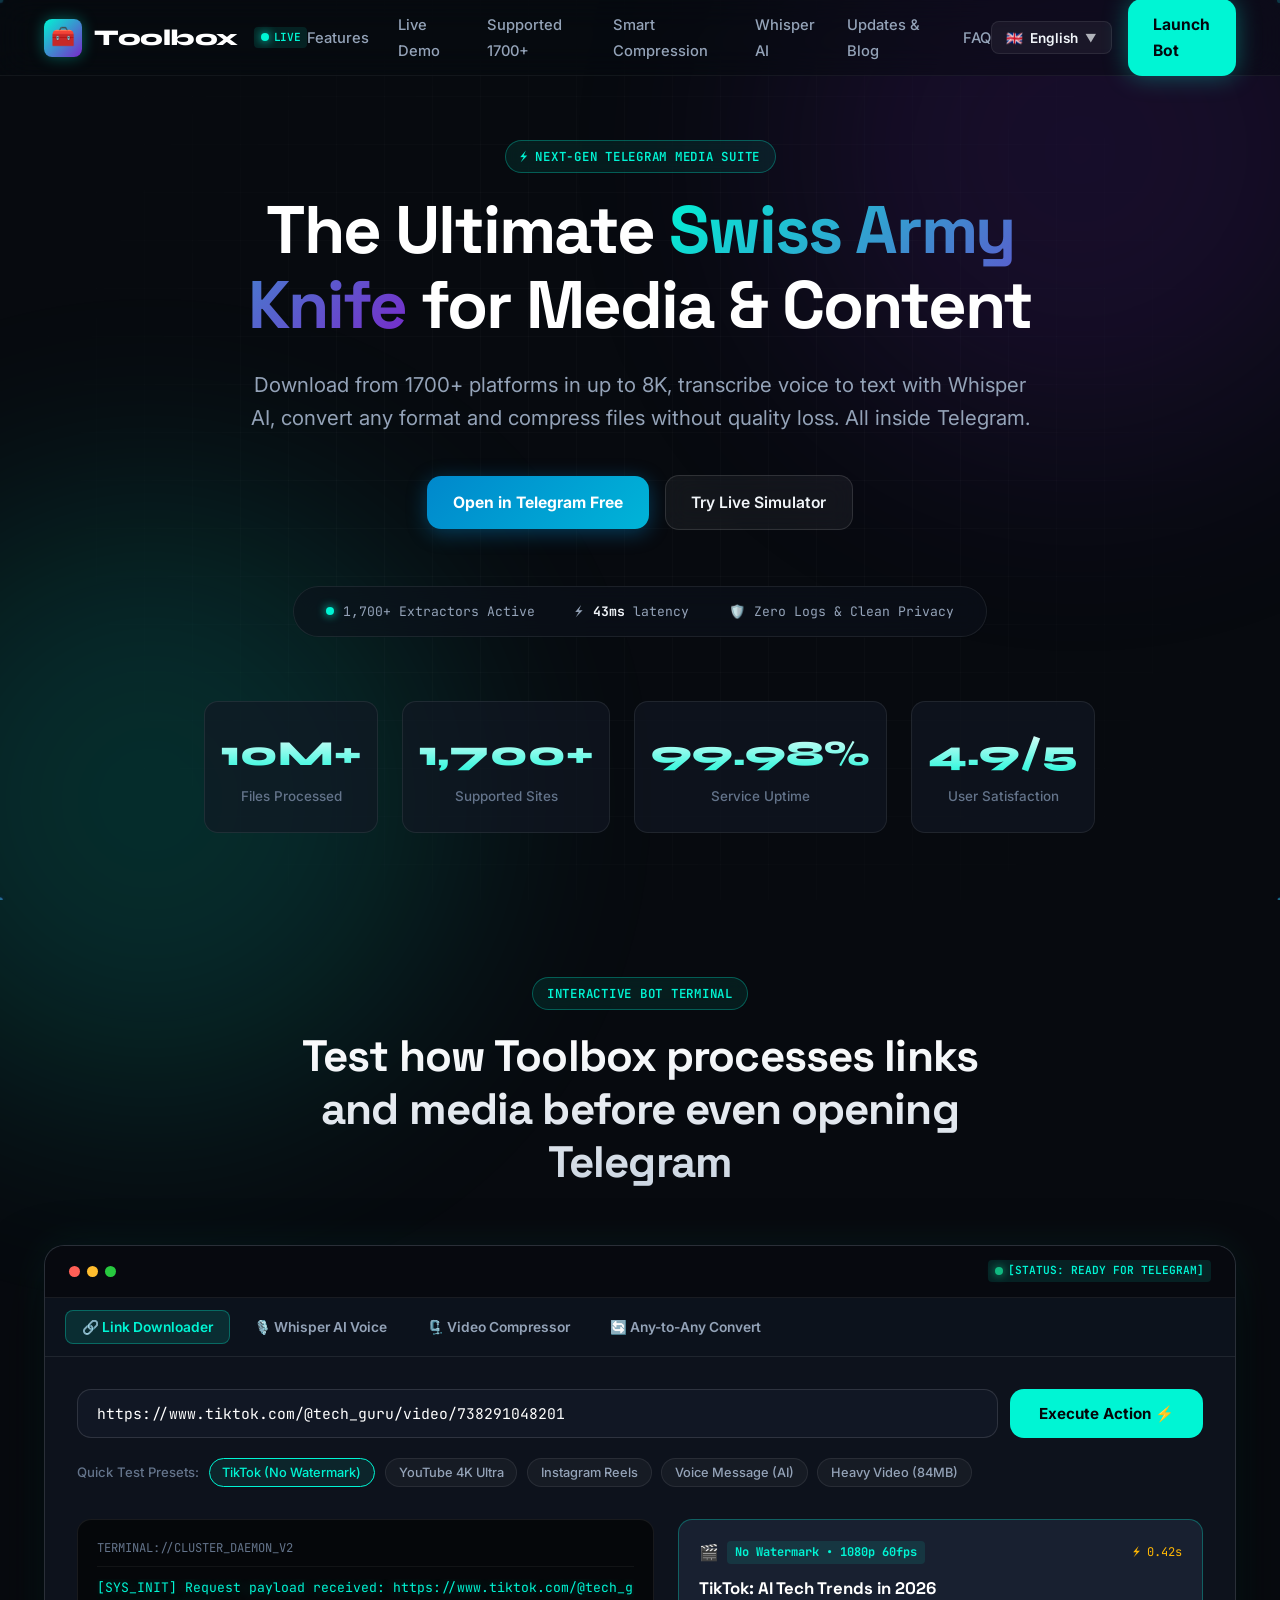
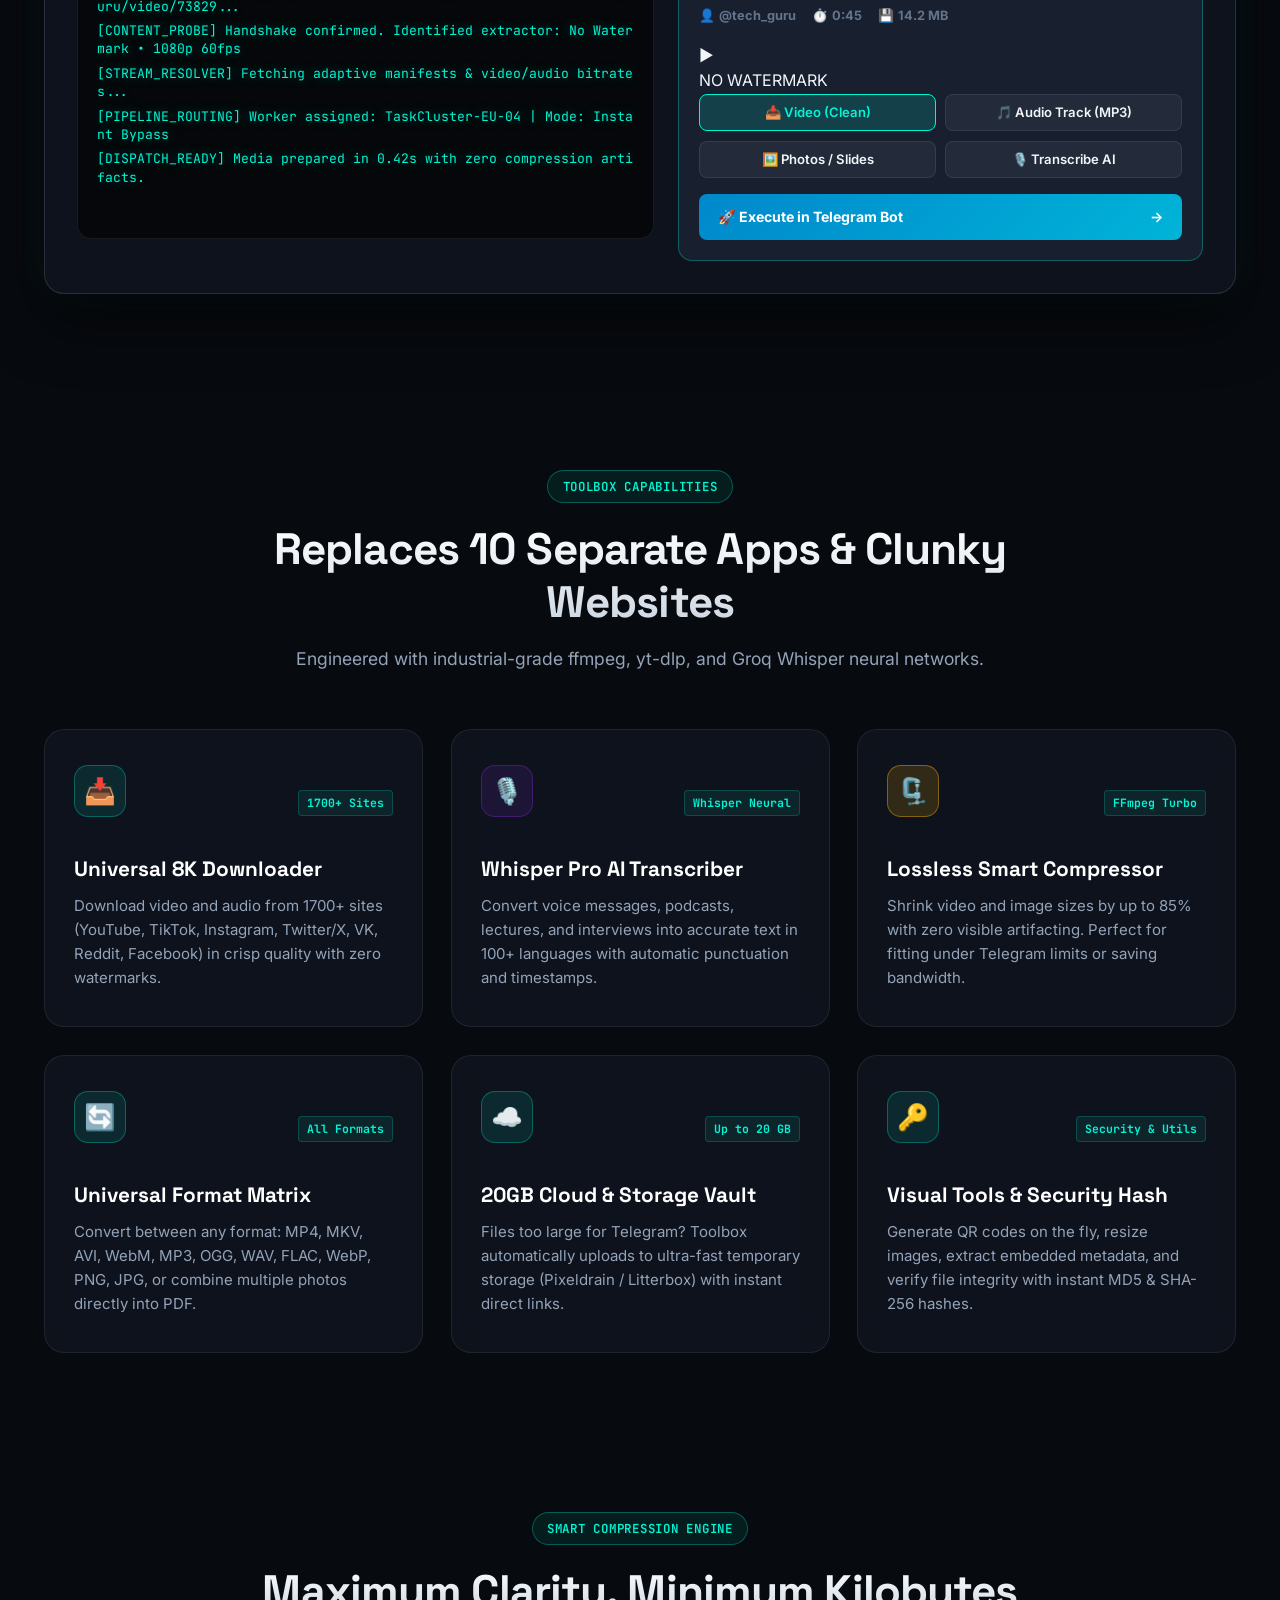
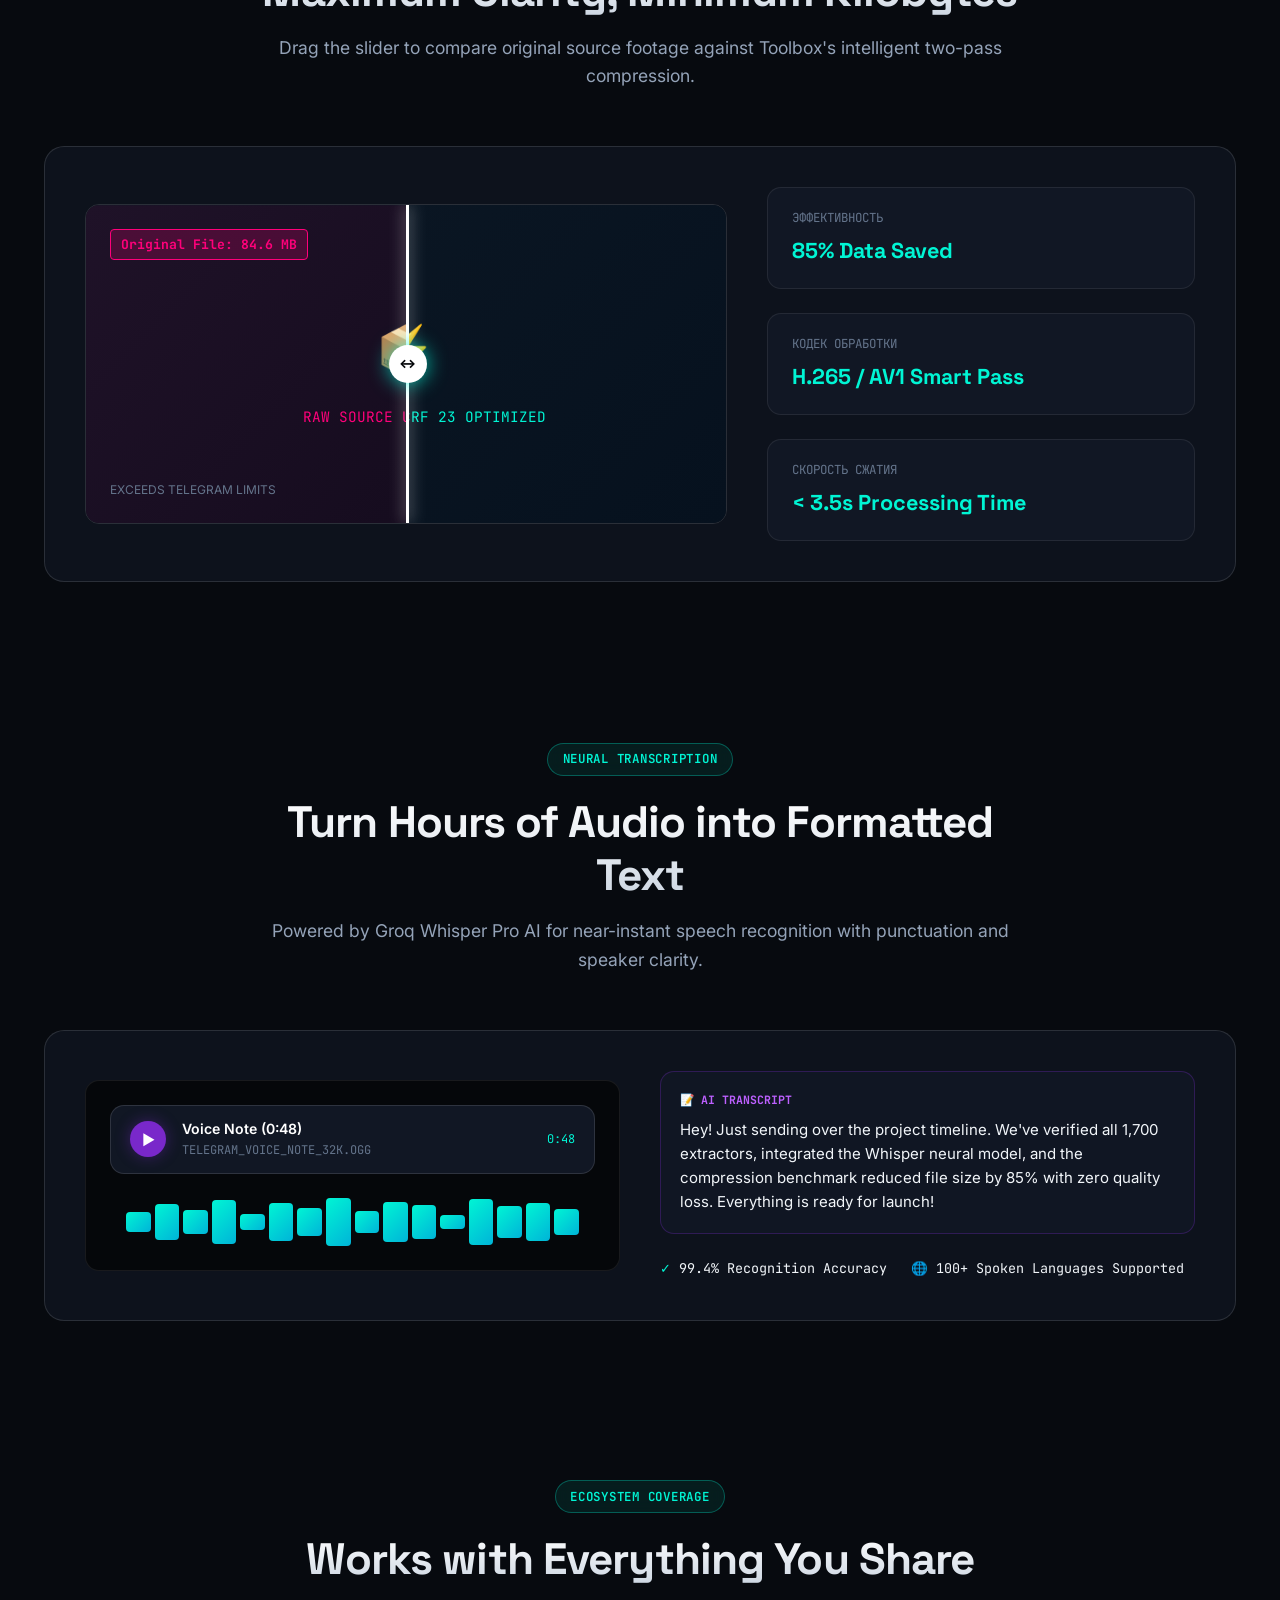
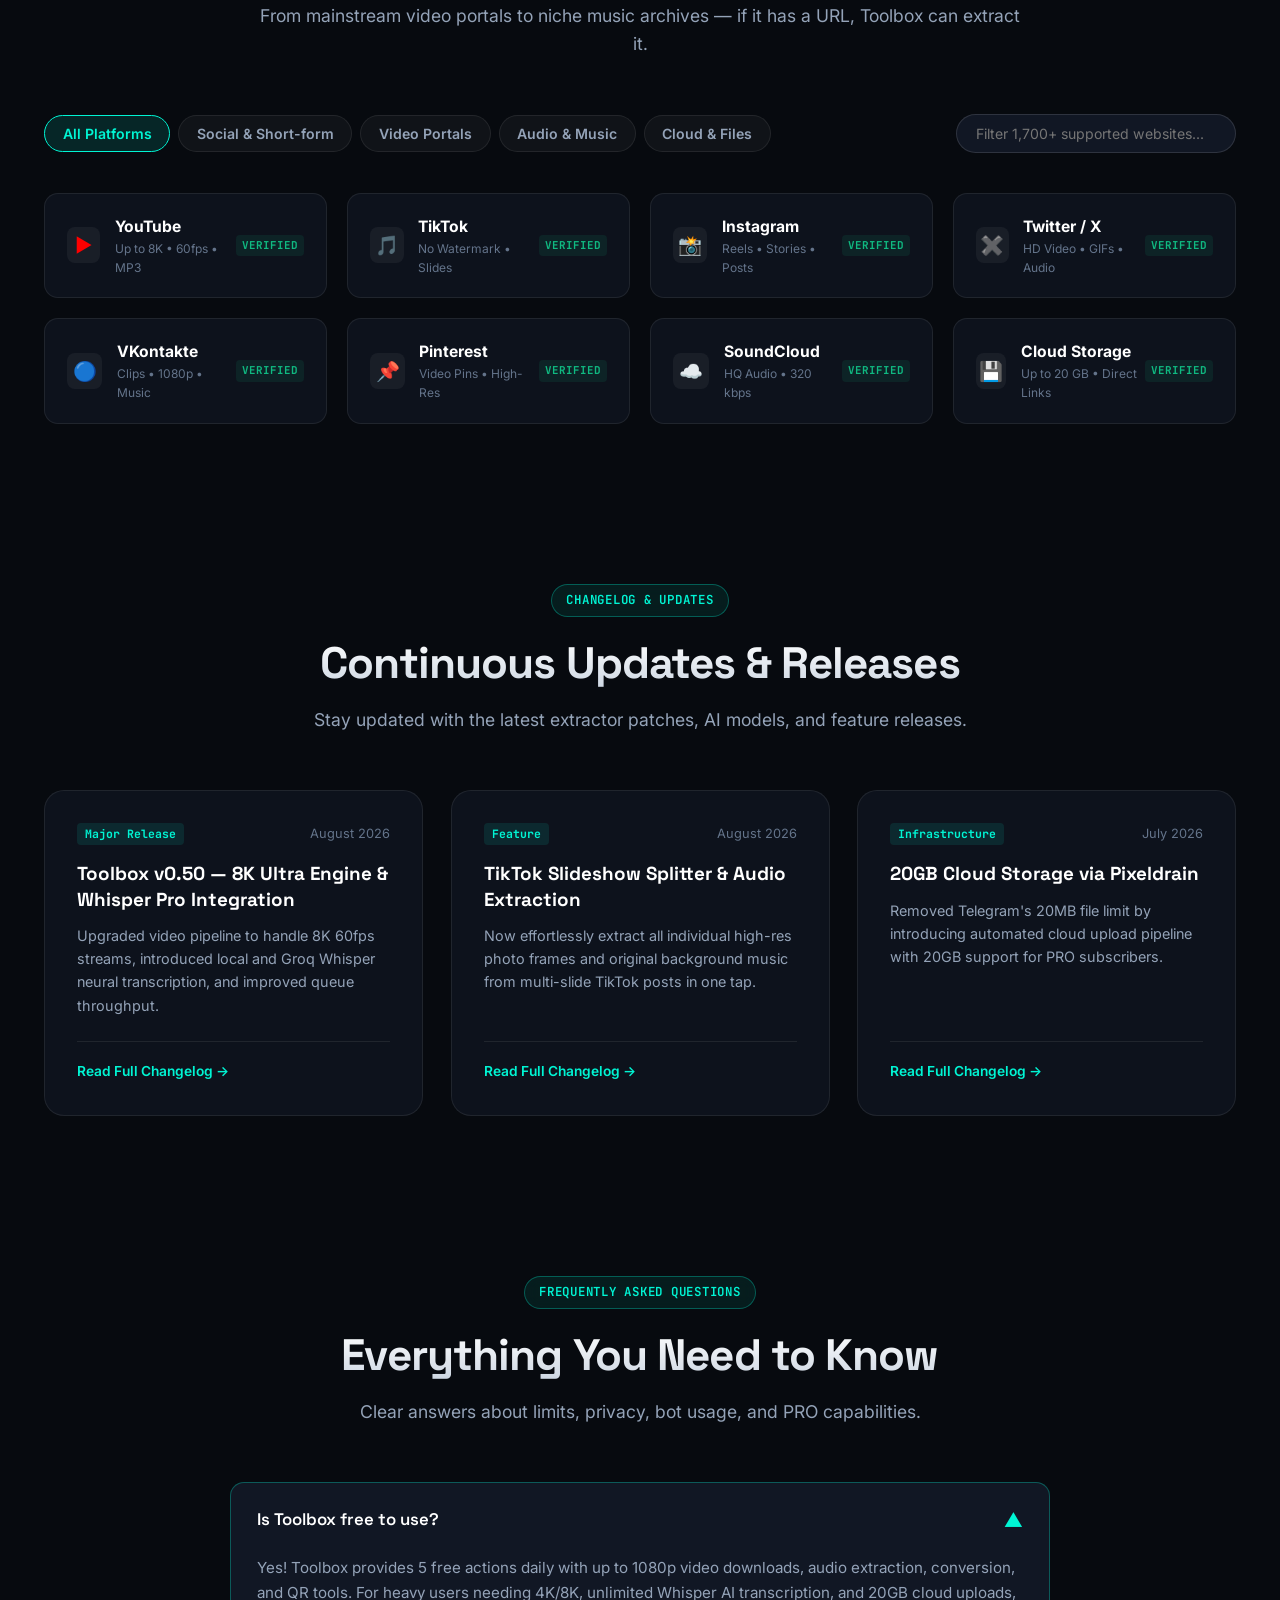
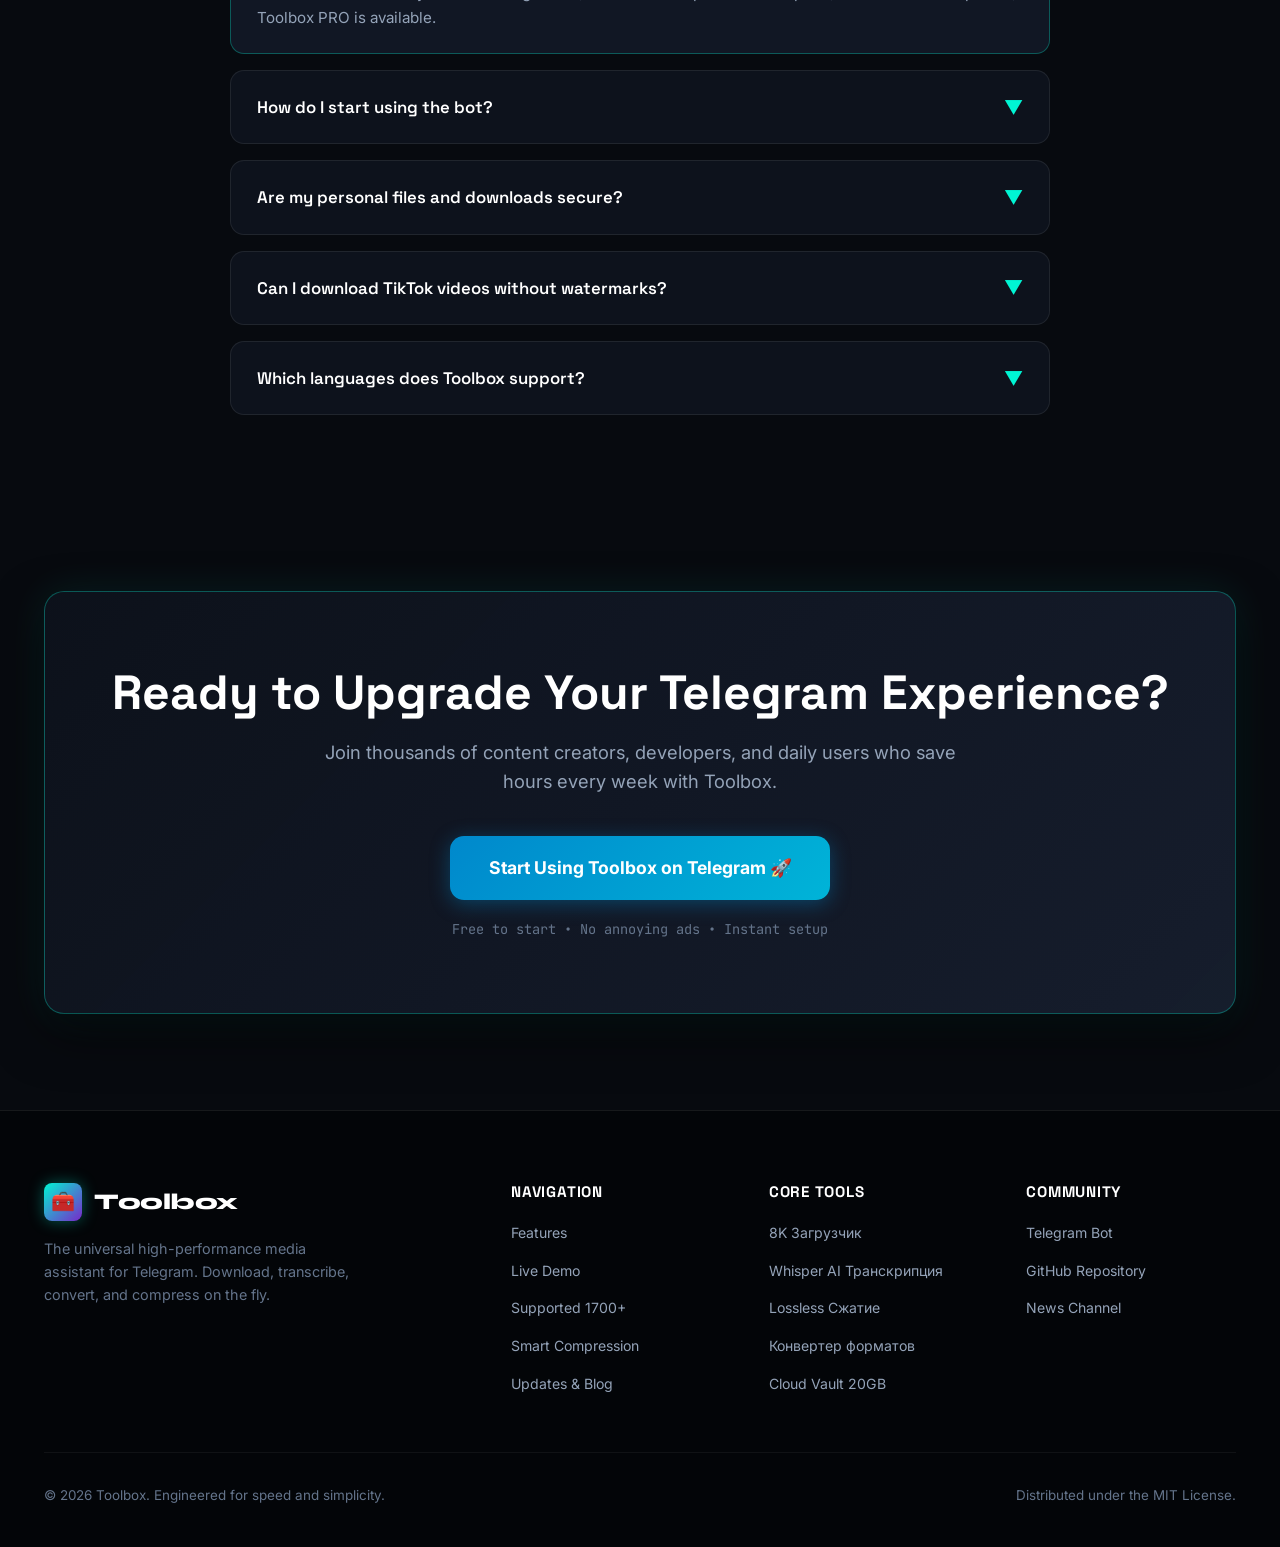
==== index.html @ 6a8f0fd5 "feat: initial release of Toolbox showcase website with 10 languages and cyber UI" ====
<!DOCTYPE html>
<html lang="ru" dir="ltr">
<head>
  <meta charset="UTF-8">
  <meta name="viewport" content="width=device-width, initial-scale=1.0">
  <title>Toolbox — The Universal Telegram Media Assistant</title>
  <meta name="description" content="Download from 1700+ sites in up to 8K, transcribe voice to text with Whisper AI, convert formats and compress files losslessly in Telegram.">
  
  <!-- CSS Stylesheets -->
  <link rel="stylesheet" href="css/main.css">
  <link rel="stylesheet" href="css/animations.css">
  <link rel="stylesheet" href="css/components.css">

  <!-- Favicon / SVG Icon -->
  <link rel="icon" href="data:image/svg+xml,<svg xmlns='http://www.w3.org/2000/svg' viewBox='0 0 24 24' fill='%2300f5d4'><path d='M22.7 19l-9.1-9.1c.9-2.3.4-5-1.5-6.9-2-2-5-2.4-7.4-1.3L9 6 6 9 1.6 4.7C.4 7.1.9 10.1 2.9 12.1c1.9 1.9 4.6 2.4 6.9 1.5l9.1 9.1c.4.4 1 .4 1.4 0l2.3-2.3c.5-.4.5-1.1.1-1.4z'/></svg>">
</head>
<body>

  <!-- Dynamic Cyber Canvas & Ambient Lighting -->
  <canvas id="cyber-canvas"></canvas>
  <div class="cyber-grid-overlay"></div>
  <div class="ambient-glow top-right"></div>
  <div class="ambient-glow bottom-left"></div>

  <!-- Site Header -->
  <header class="site-header">
    <div class="container header-inner">
      <a href="#" class="brand-logo">
        <div class="brand-icon-box">🧰</div>
        <span>Toolbox</span>
        <span class="brand-status"><span class="pulse-dot"></span> LIVE</span>
      </a>

      <nav>
        <ul class="nav-menu" id="nav-menu">
          <li><a href="#features" class="nav-link" data-i18n="nav.features">Возможности</a></li>
          <li><a href="#simulator" class="nav-link" data-i18n="nav.simulator">Демонстрация</a></li>
          <li><a href="#platforms" class="nav-link" data-i18n="nav.platforms">1700+ сайтов</a></li>
          <li><a href="#compression" class="nav-link" data-i18n="nav.compressor">Сжатие</a></li>
          <li><a href="#transcription" class="nav-link" data-i18n="nav.transcriber">Whisper ИИ</a></li>
          <li><a href="#news" class="nav-link" data-i18n="nav.news">Новости</a></li>
          <li><a href="#faq" class="nav-link" data-i18n="nav.faq">FAQ</a></li>
        </ul>
      </nav>

      <div class="header-actions">
        <!-- Multi-language Dropdown (10 Languages) -->
        <div class="lang-dropdown-wrapper">
          <button class="lang-btn" id="lang-toggle-btn" aria-label="Change Language">
            <span id="current-lang-flag">🇷🇺</span>
            <span id="current-lang-name">Русский</span>
            <span style="font-size: 0.7rem; opacity: 0.7;">▼</span>
          </button>
          <div class="lang-dropdown">
            <a href="#" class="lang-item active" data-lang="ru"><span>🇷🇺</span> Русский</a>
            <a href="#" class="lang-item" data-lang="en"><span>🇬🇧</span> English</a>
            <a href="#" class="lang-item" data-lang="uk"><span>🇺🇦</span> Українська</a>
            <a href="#" class="lang-item" data-lang="de"><span>🇩🇪</span> Deutsch</a>
            <a href="#" class="lang-item" data-lang="es"><span>🇪🇸</span> Español</a>
            <a href="#" class="lang-item" data-lang="it"><span>🇮🇹</span> Italiano</a>
            <a href="#" class="lang-item" data-lang="pt"><span>🇵🇹</span> Português</a>
            <a href="#" class="lang-item" data-lang="id"><span>🇮🇩</span> Bahasa</a>
            <a href="#" class="lang-item" data-lang="vi"><span>🇻🇳</span> Tiếng Việt</a>
            <a href="#" class="lang-item" data-lang="fa"><span>🇮🇷</span> فارسی</a>
          </div>
        </div>

        <a href="https://t.me/Toolbox_Bot" target="_blank" class="btn btn-primary" data-i18n="nav.open_bot">
          Запустить бота ⚡
        </a>

        <button class="mobile-menu-btn" id="mobile-menu-btn" aria-label="Toggle Menu">
          <span></span>
          <span></span>
          <span></span>
        </button>
      </div>
    </div>
  </header>

  <!-- Hero Section -->
  <section class="hero-section">
    <div class="container hero-content">
      <div class="cyber-badge floating" data-i18n="hero.badge">
        ⚡ NEXT-GEN TELEGRAM MEDIA SUITE
      </div>

      <h1 class="hero-title">
        <span data-i18n="hero.title_p1">Универсальный</span>
        <span class="title-gradient" data-i18n="hero.title_highlight">швейцарский нож</span>
        <span data-i18n="hero.title_p2">для медиа и файлов</span>
      </h1>

      <p class="hero-subtitle" data-i18n="hero.subtitle">
        Скачивание с 1700+ сайтов в качестве до 8K, голосовые и видео в текст через Whisper ИИ, конвертация любых форматов и умное сжатие без потери качества. Всё внутри Telegram.
      </p>

      <div class="hero-cta-group">
        <a href="https://t.me/Toolbox_Bot" target="_blank" class="btn btn-primary btn-glow-tg" data-i18n="hero.cta_primary">
          Открыть в Telegram бесплатно 🚀
        </a>
        <a href="#simulator" class="btn btn-secondary" data-i18n="hero.cta_secondary">
          Попробовать симулятор ⚡
        </a>
      </div>

      <!-- Telemetry Ribbon -->
      <div class="telemetry-ribbon">
        <div class="telemetry-item">
          <span class="pulse-dot"></span>
          <span data-i18n="hero.telemetry_extractors">1700+ экстракторов активны</span>
        </div>
        <div class="telemetry-item">
          <span>⚡</span>
          <span><strong id="telemetry-latency-val">42ms</strong> latency</span>
        </div>
        <div class="telemetry-item">
          <span>🛡️</span>
          <span data-i18n="hero.telemetry_privacy">Без логов и полная приватность</span>
        </div>
      </div>

      <!-- Stats Grid -->
      <div class="stats-grid reveal-on-scroll">
        <div class="stat-card">
          <div class="stat-value" data-i18n="hero.stats_downloads">10M+</div>
          <div class="stat-label" data-i18n="hero.stats_downloads_label">Обработано файлов</div>
        </div>
        <div class="stat-card">
          <div class="stat-value" data-i18n="hero.stats_platforms">1,700+</div>
          <div class="stat-label" data-i18n="hero.stats_platforms_label">Поддерживаемых сайтов</div>
        </div>
        <div class="stat-card">
          <div class="stat-value" data-i18n="hero.stats_uptime">99.98%</div>
          <div class="stat-label" data-i18n="hero.stats_uptime_label">Аптайм сервиса</div>
        </div>
        <div class="stat-card">
          <div class="stat-value" data-i18n="hero.stats_rating">4.9/5</div>
          <div class="stat-label" data-i18n="hero.stats_rating_label">Оценка пользователей</div>
        </div>
      </div>
    </div>
  </section>

  <!-- Interactive Simulator Section -->
  <section class="simulator-section" id="simulator">
    <div class="container">
      <div class="section-header">
        <div class="cyber-badge" data-i18n="simulator.title">ИНТЕРАКТИВНЫЙ ТЕРМИНАЛ БОТА</div>
        <h2 class="section-title" data-i18n="simulator.subtitle">Проверьте работу бота прямо здесь</h2>
      </div>

      <div class="simulator-box reveal-on-scroll">
        <div class="sim-header-bar">
          <div class="sim-traffic-lights">
            <span class="sim-light red"></span>
            <span class="sim-light yellow"></span>
            <span class="sim-light green"></span>
          </div>
          <div id="sim-status-badge" class="brand-status">
            <span class="pulse-dot"></span> <span>[STATUS: READY]</span>
          </div>
        </div>

        <div class="sim-tabs">
          <button class="sim-tab active" data-tab="url" data-i18n="simulator.tab_url">🔗 Загрузка по ссылке</button>
          <button class="sim-tab" data-tab="audio" data-i18n="simulator.tab_audio">🎙️ Whisper ИИ Голос</button>
          <button class="sim-tab" data-tab="compress" data-i18n="simulator.tab_compress">🗜️ Сжатие видео</button>
          <button class="sim-tab" data-tab="convert" data-i18n="simulator.tab_convert">🔄 Любой в любой</button>
        </div>

        <div class="sim-content">
          <div class="sim-input-row">
            <div class="sim-input-wrapper">
              <input type="text" id="sim-input" class="sim-input" placeholder="Вставьте ссылку YouTube, TikTok, Instagram, Twitter..." data-i18n-attr="placeholder:simulator.input_placeholder" value="https://www.tiktok.com/@tech_guru/video/738291048201">
            </div>
            <button id="sim-run-btn" class="sim-run-btn" data-i18n="simulator.btn_process">
              Выполнить операцию ⚡
            </button>
          </div>

          <div class="sim-presets-bar">
            <span class="sim-preset-label" data-i18n="simulator.preset_label">Быстрые тесты:</span>
            <button class="sim-preset-btn active" data-preset="tiktok" data-i18n="simulator.preset_tiktok">TikTok (Без водяного знака)</button>
            <button class="sim-preset-btn" data-preset="youtube" data-i18n="simulator.preset_youtube">YouTube 4K Ultra</button>
            <button class="sim-preset-btn" data-preset="insta" data-i18n="simulator.preset_insta">Instagram Reels</button>
            <button class="sim-preset-btn" data-preset="voice" data-i18n="simulator.preset_voice">Голосовое (ИИ)</button>
            <button class="sim-preset-btn" data-preset="compress" data-i18n="simulator.preset_compress">Тяжелое видео (84 МБ)</button>
          </div>

          <div class="sim-grid-layout">
            <!-- Terminal Logs Pane -->
            <div class="sim-terminal-pane">
              <div class="sim-terminal-header">
                <span>TERMINAL://CLUSTER_DAEMON_V2</span>
              </div>
              <div id="sim-logs" class="sim-logs">
                <div class="log-line glow-text">[SYSTEM READY] Listening for input payloads...</div>
              </div>
            </div>

            <!-- Preview Output Pane -->
            <div id="sim-preview" class="sim-preview-pane">
              <!-- Dynamically populated by simulator.js -->
            </div>
          </div>
        </div>
      </div>
    </div>
  </section>

  <!-- Core Features Arsenal -->
  <section class="features-section" id="features">
    <div class="container">
      <div class="section-header">
        <div class="cyber-badge" data-i18n="features.badge">АРСЕНАЛ ВОЗМОЖНОСТЕЙ</div>
        <h2 class="section-title" data-i18n="features.title">Заменяет 10 разных приложений</h2>
        <p class="section-subtitle" data-i18n="features.subtitle">Построен на промышленном стеке ffmpeg, yt-dlp и нейросетях Groq Whisper.</p>
      </div>

      <div class="features-grid">
        <!-- Feature 1 -->
        <div class="feature-card reveal-on-scroll reveal-delay-1">
          <div class="feature-top-meta">
            <div class="feature-icon-box">📥</div>
            <span class="feature-tag-badge" data-i18n="features.f1_badge">1700+ Сайтов</span>
          </div>
          <h3 class="feature-title" data-i18n="features.f1_title">Универсальный 8K Загрузчик</h3>
          <p class="feature-desc" data-i18n="features.f1_desc">
            Скачивание видео и аудио с 1700+ сайтов (YouTube, TikTok, Instagram, Twitter/X, VK, Reddit, Facebook) в оригинальном качестве без водяных знаков.
          </p>
        </div>

        <!-- Feature 2 -->
        <div class="feature-card reveal-on-scroll reveal-delay-2">
          <div class="feature-top-meta">
            <div class="feature-icon-box">🎙️</div>
            <span class="feature-tag-badge" data-i18n="features.f2_badge">Whisper ИИ</span>
          </div>
          <h3 class="feature-title" data-i18n="features.f2_title">Нейро-Транскрибатор Whisper Pro</h3>
          <p class="feature-desc" data-i18n="features.f2_desc">
            Мгновенное превращение голосовых сообщений, подкастов, лекций и видео в структурированный текст со знаками препинания и таймкодами.
          </p>
        </div>

        <!-- Feature 3 -->
        <div class="feature-card reveal-on-scroll reveal-delay-3">
          <div class="feature-top-meta">
            <div class="feature-icon-box">🗜️</div>
            <span class="feature-tag-badge" data-i18n="features.f3_badge">FFmpeg Turbo</span>
          </div>
          <h3 class="feature-title" data-i18n="features.f3_title">Умное сжатие без потери качества</h3>
          <p class="feature-desc" data-i18n="features.f3_desc">
            Уменьшение веса видео и картинок до 85% без видимых артефактов. Идеально для обхода лимитов Telegram и экономии памяти.
          </p>
        </div>

        <!-- Feature 4 -->
        <div class="feature-card reveal-on-scroll reveal-delay-1">
          <div class="feature-top-meta">
            <div class="feature-icon-box">🔄</div>
            <span class="feature-tag-badge" data-i18n="features.f4_badge">Все форматы</span>
          </div>
          <h3 class="feature-title" data-i18n="features.f4_title">Медиа-Матрица конвертации</h3>
          <p class="feature-desc" data-i18n="features.f4_desc">
            Быстрое преобразование форматов: MP4, MKV, AVI, WebM, MP3, OGG, WAV, FLAC, WebP, PNG, JPG, или сборка пачки фотографий в единый PDF.
          </p>
        </div>

        <!-- Feature 5 -->
        <div class="feature-card reveal-on-scroll reveal-delay-2">
          <div class="feature-top-meta">
            <div class="feature-icon-box">☁️</div>
            <span class="feature-tag-badge" data-i18n="features.f5_badge">До 20 ГБ</span>
          </div>
          <h3 class="feature-title" data-i18n="features.f5_title">Облачное хранилище до 20 ГБ</h3>
          <p class="feature-desc" data-i18n="features.f5_desc">
            Файл превышает лимит Telegram? Toolbox автоматически загрузит его в скоростное хранилище (Pixeldrain / Litterbox) с прямой ссылкой.
          </p>
        </div>

        <!-- Feature 6 -->
        <div class="feature-card reveal-on-scroll reveal-delay-3">
          <div class="feature-top-meta">
            <div class="feature-icon-box">🔑</div>
            <span class="feature-tag-badge" data-i18n="features.f6_badge">Утилиты & Хеш</span>
          </div>
          <h3 class="feature-title" data-i18n="features.f6_title">Визуальные утилиты и безопасность</h3>
          <p class="feature-desc" data-i18n="features.f6_desc">
            Генерация QR-кодов за секунду, ресайз изображений, извлечение метаданных и мгновенный расчет контрольных сумм MD5 и SHA-256.
          </p>
        </div>
      </div>
    </div>
  </section>

  <!-- Interactive Compression Slider Section -->
  <section class="compression-section" id="compression">
    <div class="container">
      <div class="section-header">
        <div class="cyber-badge" data-i18n="compression_section.badge">ИНТЕЛЛЕКТУАЛЬНОЕ СЖАТИЕ</div>
        <h2 class="section-title" data-i18n="compression_section.title">Максимальная четкость при минимальном весе</h2>
        <p class="section-subtitle" data-i18n="compression_section.subtitle">
          Подвигайте ползунок, чтобы сравнить исходный тяжелый ролик и результат двухпроходного сжатия Toolbox.
        </p>
      </div>

      <div class="compression-wrapper reveal-on-scroll">
        <div class="compare-container">
          <!-- After Layer (Optimized) -->
          <div class="compare-layer after">
            <div class="compare-badge" data-i18n="compression_section.compressed_label">Toolbox сжатие: 12.8 МБ (-85%)</div>
            <div class="compare-visual-content">
              <span style="font-size: 3rem;">⚡</span>
              <p style="font-family: var(--font-mono); color: var(--neon-cyan); font-size: 0.9rem;">ENCODED: H.265 CRF 23 OPTIMIZED</p>
            </div>
            <div style="font-size: 0.75rem; color: var(--text-muted);">ZERO VISIBLE ARTIFACTS</div>
          </div>

          <!-- Before Layer (Original) -->
          <div class="compare-layer before">
            <div class="compare-badge" data-i18n="compression_section.original_label">Исходный файл: 84.6 МБ</div>
            <div class="compare-visual-content">
              <span style="font-size: 3rem;">📦</span>
              <p style="font-family: var(--font-mono); color: var(--neon-pink); font-size: 0.9rem;">RAW SOURCE UNCOMPRESSED</p>
            </div>
            <div style="font-size: 0.75rem; color: var(--text-muted);">EXCEEDS TELEGRAM LIMITS</div>
          </div>

          <!-- Slider Split Handle -->
          <div class="compare-divider">
            <div class="compare-handle">↔</div>
          </div>

          <input type="range" id="compare-slider" class="compare-slider-input" min="0" max="100" value="50">
        </div>

        <div class="compression-stats">
          <div class="comp-stat-item">
            <div class="comp-stat-header">ЭФФЕКТИВНОСТЬ</div>
            <div class="comp-stat-val" data-i18n="compression_section.stat_saved">85% Экономии места</div>
          </div>
          <div class="comp-stat-item">
            <div class="comp-stat-header">КОДЕК ОБРАБОТКИ</div>
            <div class="comp-stat-val" data-i18n="compression_section.stat_codec">H.265 / AV1 Smart Pass</div>
          </div>
          <div class="comp-stat-item">
            <div class="comp-stat-header">СКОРОСТЬ СЖАТИЯ</div>
            <div class="comp-stat-val" data-i18n="compression_section.stat_speed">&lt; 3.5 сек Время сжатия</div>
          </div>
        </div>
      </div>
    </div>
  </section>

  <!-- Whisper AI Transcription Section -->
  <section class="transcription-section" id="transcription">
    <div class="container">
      <div class="section-header">
        <div class="cyber-badge" data-i18n="transcription_section.badge">НЕЙРОСЕТЕВАЯ ТРАНСКРИБАЦИЯ</div>
        <h2 class="section-title" data-i18n="transcription_section.title">Превращайте часы аудио в удобный текст</h2>
        <p class="section-subtitle" data-i18n="transcription_section.subtitle">
          На базе сверхбыстрой модели Groq Whisper Pro — мгновенная расшифровка голосовых и видео на 100+ языках.
        </p>
      </div>

      <div class="transcription-wrapper reveal-on-scroll">
        <div class="transcription-demo-box">
          <div class="audio-player-mock">
            <div class="audio-play-circle">▶</div>
            <div class="audio-track-info">
              <div class="audio-title" data-i18n="transcription_section.sample_voice">Голосовое сообщение (0:48)</div>
              <div class="audio-subtitle">TELEGRAM_VOICE_NOTE_32K.OGG</div>
            </div>
            <span style="font-family: var(--font-mono); font-size: 0.75rem; color: var(--neon-cyan);">0:48</span>
          </div>

          <div class="sim-wave-bars">
            <span class="wave-bar" style="height: 40%;"></span>
            <span class="wave-bar" style="height: 75%;"></span>
            <span class="wave-bar" style="height: 50%;"></span>
            <span class="wave-bar" style="height: 90%;"></span>
            <span class="wave-bar" style="height: 35%;"></span>
            <span class="wave-bar" style="height: 80%;"></span>
            <span class="wave-bar" style="height: 60%;"></span>
            <span class="wave-bar" style="height: 100%;"></span>
            <span class="wave-bar" style="height: 45%;"></span>
            <span class="wave-bar" style="height: 85%;"></span>
            <span class="wave-bar" style="height: 70%;"></span>
            <span class="wave-bar" style="height: 30%;"></span>
            <span class="wave-bar" style="height: 95%;"></span>
            <span class="wave-bar" style="height: 65%;"></span>
            <span class="wave-bar" style="height: 80%;"></span>
            <span class="wave-bar" style="height: 55%;"></span>
          </div>
        </div>

        <div>
          <div class="transcript-output-card">
            <p data-i18n="transcription_section.transcription_text">
              Привет! Отправляю таймлайн проекта. Мы успешно проверили все 1700 экстракторов, подключили нейросеть Whisper, а тесты компрессии показали сжатие на 85% без потери качества видео. Всё полностью готово к релизу!
            </p>
          </div>
          <div style="display: flex; gap: 1.5rem; margin-top: 1.5rem; font-family: var(--font-mono); font-size: 0.84rem;">
            <div>
              <span style="color: var(--neon-cyan);">✓</span> <span data-i18n="transcription_section.accuracy_label">99.4% Точность</span>
            </div>
            <div>
              <span style="color: var(--neon-purple);">🌐</span> <span data-i18n="transcription_section.languages_label">100+ Языков</span>
            </div>
          </div>
        </div>
      </div>
    </div>
  </section>

  <!-- 1700+ Platforms Matrix -->
  <section class="platforms-section" id="platforms">
    <div class="container">
      <div class="section-header">
        <div class="cyber-badge" data-i18n="platforms.badge">ЭКОСИСТЕМА ПОДДЕРЖКИ</div>
        <h2 class="section-title" data-i18n="platforms.title">Работает с любой ссылкой, которую вы скинете</h2>
        <p class="section-subtitle" data-i18n="platforms.subtitle">
          От мировых видеогигантов до нишевых аудио-платформ — если у контента есть URL, Toolbox его скачает.
        </p>
      </div>

      <div class="platform-controls">
        <div class="platform-tabs">
          <button class="platform-tab active" data-filter="all" data-i18n="platforms.filter_all">Все платформы</button>
          <button class="platform-tab" data-filter="social" data-i18n="platforms.filter_social">Соцсети и Reels</button>
          <button class="platform-tab" data-filter="video" data-i18n="platforms.filter_video">Видеохостинги</button>
          <button class="platform-tab" data-filter="music" data-i18n="platforms.filter_music">Музыка и Аудио</button>
          <button class="platform-tab" data-filter="cloud" data-i18n="platforms.filter_cloud">Облака и Файлы</button>
        </div>

        <div class="platform-search-wrapper">
          <input type="text" id="platform-search" class="platform-search-input" placeholder="Поиск среди 1700+ сайтов..." data-i18n-attr="placeholder:platforms.search_placeholder">
        </div>
      </div>

      <div class="platform-grid">
        <!-- YouTube -->
        <div class="platform-card" data-name="YouTube" data-category="video" data-tags="4k 8k mp3 subtitle hdr">
          <div class="platform-info">
            <div class="platform-logo" style="color: #ff0000;">▶️</div>
            <div>
              <div class="platform-name">YouTube</div>
              <div class="platform-cap">Up to 8K • 60fps • MP3</div>
            </div>
          </div>
          <span class="platform-verified" data-i18n="platforms.verified_badge">ПРОВЕРЕНО</span>
        </div>

        <!-- TikTok -->
        <div class="platform-card" data-name="TikTok" data-category="social" data-tags="watermark slides audio photo">
          <div class="platform-info">
            <div class="platform-logo" style="color: #00f5d4;">🎵</div>
            <div>
              <div class="platform-name">TikTok</div>
              <div class="platform-cap">No Watermark • Slides</div>
            </div>
          </div>
          <span class="platform-verified" data-i18n="platforms.verified_badge">ПРОВЕРЕНО</span>
        </div>

        <!-- Instagram -->
        <div class="platform-card" data-name="Instagram" data-category="social" data-tags="reels stories posts photos audio">
          <div class="platform-info">
            <div class="platform-logo" style="color: #ff007a;">📸</div>
            <div>
              <div class="platform-name">Instagram</div>
              <div class="platform-cap">Reels • Stories • Posts</div>
            </div>
          </div>
          <span class="platform-verified" data-i18n="platforms.verified_badge">ПРОВЕРЕНО</span>
        </div>

        <!-- Twitter / X -->
        <div class="platform-card" data-name="Twitter X" data-category="social" data-tags="x twitter video gif stream">
          <div class="platform-info">
            <div class="platform-logo" style="color: #ffffff;">✖️</div>
            <div>
              <div class="platform-name">Twitter / X</div>
              <div class="platform-cap">HD Video • GIFs • Audio</div>
            </div>
          </div>
          <span class="platform-verified" data-i18n="platforms.verified_badge">ПРОВЕРЕНО</span>
        </div>

        <!-- VKontakte -->
        <div class="platform-card" data-name="VKontakte" data-category="video" data-tags="vk clips video music">
          <div class="platform-info">
            <div class="platform-logo" style="color: #0077ff;">🔵</div>
            <div>
              <div class="platform-name">VKontakte</div>
              <div class="platform-cap">Clips • 1080p • Music</div>
            </div>
          </div>
          <span class="platform-verified" data-i18n="platforms.verified_badge">ПРОВЕРЕНО</span>
        </div>

        <!-- Pinterest -->
        <div class="platform-card" data-name="Pinterest" data-category="social" data-tags="pins video photos highres">
          <div class="platform-info">
            <div class="platform-logo" style="color: #e60023;">📌</div>
            <div>
              <div class="platform-name">Pinterest</div>
              <div class="platform-cap">Video Pins • High-Res</div>
            </div>
          </div>
          <span class="platform-verified" data-i18n="platforms.verified_badge">ПРОВЕРЕНО</span>
        </div>

        <!-- Soundcloud -->
        <div class="platform-card" data-name="SoundCloud" data-category="music" data-tags="audio flac 320kbps music">
          <div class="platform-info">
            <div class="platform-logo" style="color: #ff5500;">☁️</div>
            <div>
              <div class="platform-name">SoundCloud</div>
              <div class="platform-cap">HQ Audio • 320 kbps</div>
            </div>
          </div>
          <span class="platform-verified" data-i18n="platforms.verified_badge">ПРОВЕРЕНО</span>
        </div>

        <!-- Pixeldrain / Litterbox -->
        <div class="platform-card" data-name="Pixeldrain Cloud" data-category="cloud" data-tags="cloud storage 20gb litterbox">
          <div class="platform-info">
            <div class="platform-logo" style="color: #ffb703;">💾</div>
            <div>
              <div class="platform-name">Cloud Storage</div>
              <div class="platform-cap">Up to 20 GB • Direct Links</div>
            </div>
          </div>
          <span class="platform-verified" data-i18n="platforms.verified_badge">ПРОВЕРЕНО</span>
        </div>
      </div>
    </div>
  </section>

  <!-- News / Updates & Blog Section -->
  <section class="news-section" id="news">
    <div class="container">
      <div class="section-header">
        <div class="cyber-badge" data-i18n="news.badge">БЛОГ И ОБНОВЛЕНИЯ</div>
        <h2 class="section-title" data-i18n="news.title">Свежие релизы и возможности</h2>
        <p class="section-subtitle" data-i18n="news.subtitle">
          Следите за добавлением новых экстракторов, нейросетевых моделей и оптимизацией скорости.
        </p>
      </div>

      <div class="news-grid">
        <!-- Post 1 -->
        <div class="news-card reveal-on-scroll reveal-delay-1">
          <div>
            <div class="news-meta">
              <span class="news-tag" data-i18n="news.post1_tag">Крупный релиз</span>
              <span class="news-date" data-i18n="news.post1_date">Август 2026</span>
            </div>
            <h3 class="news-title" data-i18n="news.post1_title">Toolbox v0.50 — 8K Ultra и Whisper Pro</h3>
            <p class="news-desc" data-i18n="news.post1_desc">
              Обновлен видео-пайплайн для потоков 8K 60fps, внедрена нейросетевая транскрибация Groq Whisper и ускорена обработка параллельной очереди.
            </p>
          </div>
          <div class="news-footer">
            <a href="https://t.me/Toolbox_Bot" target="_blank" class="news-link">
              <span data-i18n="news.btn_read_more">Подробнее в Telegram →</span>
            </a>
          </div>
        </div>

        <!-- Post 2 -->
        <div class="news-card reveal-on-scroll reveal-delay-2">
          <div>
            <div class="news-meta">
              <span class="news-tag" data-i18n="news.post2_tag">Функция</span>
              <span class="news-date" data-i18n="news.post2_date">Август 2026</span>
            </div>
            <h3 class="news-title" data-i18n="news.post2_title">Слайдшоу TikTok: фото + аудиодорожка</h3>
            <p class="news-desc" data-i18n="news.post2_desc">
              Теперь бот умеет в один клик доставать все кадры из фото-слайдов TikTok в оригинальном разрешении и прикреплять оригинальный саундтрек.
            </p>
          </div>
          <div class="news-footer">
            <a href="https://t.me/Toolbox_Bot" target="_blank" class="news-link">
              <span data-i18n="news.btn_read_more">Подробнее в Telegram →</span>
            </a>
          </div>
        </div>

        <!-- Post 3 -->
        <div class="news-card reveal-on-scroll reveal-delay-3">
          <div>
            <div class="news-meta">
              <span class="news-tag" data-i18n="news.post3_tag">Инфраструктура</span>
              <span class="news-date" data-i18n="news.post3_date">Июль 2026</span>
            </div>
            <h3 class="news-title" data-i18n="news.post3_title">Облачная загрузка до 20 ГБ через Pixeldrain</h3>
            <p class="news-desc" data-i18n="news.post3_desc">
              Снято ограничение Telegram в 20 МБ благодаря автоматическому пайплайну выгрузки тяжелых медиафайлов в облако для PRO пользователей.
            </p>
          </div>
          <div class="news-footer">
            <a href="https://t.me/Toolbox_Bot" target="_blank" class="news-link">
              <span data-i18n="news.btn_read_more">Подробнее в Telegram →</span>
            </a>
          </div>
        </div>
      </div>
    </div>
  </section>

  <!-- FAQ Section -->
  <section class="faq-section" id="faq">
    <div class="container">
      <div class="section-header">
        <div class="cyber-badge" data-i18n="faq.badge">ЧАСТЫЕ ВОПРОСЫ</div>
        <h2 class="section-title" data-i18n="faq.title">Всё, что нужно знать о Toolbox</h2>
        <p class="section-subtitle" data-i18n="faq.subtitle">
          Ответы на популярные вопросы о безопасности, лимитах и подписке PRO.
        </p>
      </div>

      <div class="faq-list">
        <!-- FAQ 1 -->
        <div class="faq-item open">
          <div class="faq-question">
            <h4 data-i18n="faq.q1">Бот бесплатный?</h4>
            <span class="faq-chevron">▼</span>
          </div>
          <div class="faq-answer">
            <p data-i18n="faq.a1">
              Да! В бесплатном тарифе доступно 5 действий в сутки с качеством видео до 1080p, извлечением аудио, конвертацией и QR-кодами. Для активных пользователей, которым нужны 4K/8K, безлимитная ИИ-транскрибация и файлы до 20 ГБ, доступен Toolbox PRO.
            </p>
          </div>
        </div>

        <!-- FAQ 2 -->
        <div class="faq-item">
          <div class="faq-question">
            <h4 data-i18n="faq.q2">Как начать пользоваться ботом?</h4>
            <span class="faq-chevron">▼</span>
          </div>
          <div class="faq-answer">
            <p data-i18n="faq.a2">
              Просто нажмите кнопку «Запустить бота», откройте @Toolbox_Bot в Telegram, нажмите Start и отправьте любую ссылку, файл или голосовое. Бот мгновенно выдаст список действий.
            </p>
          </div>
        </div>

        <!-- FAQ 3 -->
        <div class="faq-item">
          <div class="faq-question">
            <h4 data-i18n="faq.q3">Безопасны ли мои личные файлы?</h4>
            <span class="faq-chevron">▼</span>
          </div>
          <div class="faq-answer">
            <p data-i18n="faq.a3">
              Абсолютно. Вся обработка происходит во временных изолированных контейнерах, и файлы безвозвратно удаляются с сервера сразу после отправки вам.
            </p>
          </div>
        </div>

        <!-- FAQ 4 -->
        <div class="faq-item">
          <div class="faq-question">
            <h4 data-i18n="faq.q4">Можно ли скачивать видео из TikTok без водяных знаков?</h4>
            <span class="faq-chevron">▼</span>
          </div>
          <div class="faq-answer">
            <p data-i18n="faq.a4">
              Да! Toolbox автоматически срезает логотипы TikTok и позволяет получить чистое видео в максимальном битрейте, либо только звуковую дорожку.
            </p>
          </div>
        </div>

        <!-- FAQ 5 -->
        <div class="faq-item">
          <div class="faq-question">
            <h4 data-i18n="faq.q5">Какие языки поддерживаются?</h4>
            <span class="faq-chevron">▼</span>
          </div>
          <div class="faq-answer">
            <p data-i18n="faq.a5">
              Интерфейс бота переведен на 10 языков (русский, английский, украинский, немецкий, испанский, итальянский, португальский, индонезийский, вьетнамский, персидский), а транскрибация Whisper AI распознает более 100 языков.
            </p>
          </div>
        </div>
      </div>
    </div>
  </section>

  <!-- Big CTA Banner Section -->
  <section class="cta-section">
    <div class="container">
      <div class="cta-banner reveal-on-scroll">
        <h2 class="cta-banner-title" data-i18n="cta.title">Готовы прокачать свой Telegram?</h2>
        <p class="cta-banner-subtitle" data-i18n="cta.subtitle">
          Присоединяйтесь к тысячам создателей контента, разработчиков и обычных пользователей, которые экономят часы каждую неделю с Toolbox.
        </p>
        <a href="https://t.me/Toolbox_Bot" target="_blank" class="btn btn-primary btn-glow-tg" style="font-size: 1.1rem; padding: 1.1rem 2.4rem;" data-i18n="cta.btn_main">
          Начать использовать Toolbox в Telegram 🚀
        </a>
        <div class="cta-guarantee" data-i18n="cta.guarantee">
          Бесплатный старт • Без рекламы • Моментальный запуск
        </div>
      </div>
    </div>
  </section>

  <!-- Footer -->
  <footer class="site-footer">
    <div class="container">
      <div class="footer-top">
        <div>
          <a href="#" class="brand-logo">
            <div class="brand-icon-box">🧰</div>
            <span>Toolbox</span>
          </a>
          <p class="footer-brand-desc" data-i18n="footer.brand_desc">
            Универсальный высокопроизводительный медиа-комбайн для Telegram. Скачивание, транскрибация, конвертация и сжатие на лету.
          </p>
        </div>

        <div>
          <h5 class="footer-column-title" data-i18n="footer.section_links">Навигация</h5>
          <ul class="footer-links">
            <li><a href="#features" data-i18n="nav.features">Возможности</a></li>
            <li><a href="#simulator" data-i18n="nav.simulator">Демонстрация</a></li>
            <li><a href="#platforms" data-i18n="nav.platforms">1700+ сайтов</a></li>
            <li><a href="#compression" data-i18n="nav.compressor">Сжатие</a></li>
            <li><a href="#news" data-i18n="nav.news">Новости</a></li>
          </ul>
        </div>

        <div>
          <h5 class="footer-column-title" data-i18n="footer.section_features">Инструменты</h5>
          <ul class="footer-links">
            <li><a href="#features">8K Загрузчик</a></li>
            <li><a href="#transcription">Whisper AI Транскрипция</a></li>
            <li><a href="#compression">Lossless Сжатие</a></li>
            <li><a href="#features">Конвертер форматов</a></li>
            <li><a href="#features">Cloud Vault 20GB</a></li>
          </ul>
        </div>

        <div>
          <h5 class="footer-column-title" data-i18n="footer.section_social">Сообщество</h5>
          <ul class="footer-links">
            <li><a href="https://t.me/Toolbox_Bot" target="_blank" data-i18n="footer.bot_link">Telegram Бот</a></li>
            <li><a href="https://github.com/ViacheslavChernyshov/Toolbox" target="_blank" data-i18n="footer.github_link">GitHub Репозиторий</a></li>
            <li><a href="https://t.me/" target="_blank" data-i18n="footer.channel_link">Канал обновлений</a></li>
          </ul>
        </div>
      </div>

      <div class="footer-bottom">
        <div data-i18n="footer.rights">© 2026 Toolbox. Создано для скорости и удобства.</div>
        <div data-i18n="footer.license">Распространяется по лицензии MIT.</div>
      </div>
    </div>
  </footer>

  <!-- Scripts -->
  <!-- 1. All 10 Locales -->
  <script src="js/locales/ru.js"></script>
  <script src="js/locales/en.js"></script>
  <script src="js/locales/uk.js"></script>
  <script src="js/locales/de.js"></script>
  <script src="js/locales/es.js"></script>
  <script src="js/locales/it.js"></script>
  <script src="js/locales/pt.js"></script>
  <script src="js/locales/id.js"></script>
  <script src="js/locales/vi.js"></script>
  <script src="js/locales/fa.js"></script>

  <!-- 2. Core Modules -->
  <script src="js/i18n.js"></script>
  <script src="js/animations.js"></script>
  <script src="js/simulator.js"></script>
  <script src="js/app.js"></script>
</body>
</html>
---- css/main.css ----
/* ==========================================================================
   Toolbox Web — Main Design System & Variables
   Aesthetic: Cyber-Swiss-Army Station (Industrial High-Tech, Non-Generic)
   ========================================================================== */

@import url('https://fonts.googleapis.com/css2?family=Inter:wght@300;400;500;600;700&family=JetBrains+Mono:wght@400;500;700&family=Space+Grotesk:wght@500;600;700;800&family=Syne:wght@700;800&display=swap');

:root {
  /* Surface Colors */
  --bg-darkest: #05070a;
  --bg-base: #070a0f;
  --bg-surface: #0d121c;
  --bg-card: #111724;
  --bg-elevated: #182030;
  --bg-glass: rgba(13, 18, 28, 0.72);
  --bg-glass-card: rgba(17, 23, 36, 0.65);

  /* Cyber & Neon Accents */
  --neon-cyan: #00f5d4;
  --neon-cyan-glow: rgba(0, 245, 212, 0.35);
  --neon-purple: #7928ca;
  --neon-purple-glow: rgba(121, 40, 202, 0.4);
  --neon-pink: #ff007a;
  --neon-amber: #ffb703;
  --neon-blue: #00b4d8;
  --neon-green: #10b981;

  /* Typography & Text */
  --text-white: #ffffff;
  --text-primary: #f1f5f9;
  --text-secondary: #94a3b8;
  --text-muted: #64748b;
  --text-dim: #475569;

  /* Borders & Dividers */
  --border-subtle: rgba(255, 255, 255, 0.08);
  --border-card: rgba(255, 255, 255, 0.12);
  --border-cyan: rgba(0, 245, 212, 0.3);
  --border-glow: rgba(0, 245, 212, 0.5);

  /* Gradients */
  --grad-cyan-purple: linear-gradient(135deg, #00f5d4 0%, #7928ca 100%);
  --grad-cyan-blue: linear-gradient(135deg, #00f5d4 0%, #00b4d8 100%);
  --grad-amber-pink: linear-gradient(135deg, #ffb703 0%, #ff007a 100%);
  --grad-dark-card: linear-gradient(180deg, rgba(24, 32, 48, 0.6) 0%, rgba(13, 18, 28, 0.8) 100%);

  /* Fonts */
  --font-display: 'Syne', 'Space Grotesk', sans-serif;
  --font-heading: 'Space Grotesk', -apple-system, sans-serif;
  --font-body: 'Inter', -apple-system, BlinkMacSystemFont, 'Segoe UI', Roboto, sans-serif;
  --font-mono: 'JetBrains Mono', monospace;

  /* Dimensions & Spacing */
  --max-width: 1240px;
  --header-height: 76px;
  --radius-sm: 8px;
  --radius-md: 14px;
  --radius-lg: 20px;
  --radius-full: 9999px;

  /* Transitions */
  --transition-fast: 0.18s ease;
  --transition-normal: 0.3s cubic-bezier(0.16, 1, 0.3, 1);
  --transition-slow: 0.5s cubic-bezier(0.16, 1, 0.3, 1);
}

/* Reset & Global Base */
*, *::before, *::after {
  box-sizing: border-box;
  margin: 0;
  padding: 0;
}

html {
  font-size: 16px;
  scroll-behavior: smooth;
  color-scheme: dark;
}

body {
  background-color: var(--bg-base);
  color: var(--text-primary);
  font-family: var(--font-body);
  line-height: 1.6;
  overflow-x: hidden;
  position: relative;
  -webkit-font-smoothing: antialiased;
  -moz-osx-font-smoothing: grayscale;
}

/* Persian / RTL support */
body.is-rtl {
  direction: rtl;
  text-align: right;
}

body.is-rtl .tg-arrow,
body.is-rtl .sim-tg-btn .tg-arrow {
  transform: scaleX(-1);
}

/* Container */
.container {
  width: 100%;
  max-width: var(--max-width);
  margin-left: auto;
  margin-right: auto;
  padding-left: 1.5rem;
  padding-right: 1.5rem;
}

/* Typography Helpers */
h1, h2, h3, h4, h5, h6 {
  font-family: var(--font-heading);
  color: var(--text-white);
  line-height: 1.2;
  font-weight: 700;
}

a {
  color: inherit;
  text-decoration: none;
}

button, input, select {
  font-family: inherit;
  font-size: inherit;
  border: none;
  outline: none;
  background: transparent;
}

button {
  cursor: pointer;
}

/* Cyber Canvas Layer */
#cyber-canvas {
  position: fixed;
  top: 0;
  left: 0;
  width: 100vw;
  height: 100vh;
  pointer-events: none;
  z-index: 0;
  opacity: 0.65;
}

/* Background Cyber Grid Lines */
.cyber-grid-overlay {
  position: fixed;
  top: 0;
  left: 0;
  width: 100vw;
  height: 100vh;
  pointer-events: none;
  z-index: 0;
  background-image: 
    linear-gradient(to right, rgba(255, 255, 255, 0.02) 1px, transparent 1px),
    linear-gradient(to bottom, rgba(255, 255, 255, 0.02) 1px, transparent 1px);
  background-size: 48px 48px;
  mask-image: radial-gradient(circle at center, black 40%, transparent 85%);
  -webkit-mask-image: radial-gradient(circle at center, black 40%, transparent 85%);
}

/* Ambient Radial Glows */
.ambient-glow {
  position: fixed;
  width: 600px;
  height: 600px;
  border-radius: 50%;
  pointer-events: none;
  z-index: 0;
  filter: blur(120px);
  opacity: 0.15;
}

.ambient-glow.top-right {
  top: -150px;
  right: -100px;
  background: var(--neon-purple);
}

.ambient-glow.bottom-left {
  bottom: -200px;
  left: -150px;
  background: var(--neon-cyan);
}

/* Section Common Header */
.section-header {
  text-align: center;
  max-width: 760px;
  margin: 0 auto 3.5rem auto;
  position: relative;
  z-index: 1;
}

.cyber-badge {
  display: inline-flex;
  align-items: center;
  gap: 0.5rem;
  padding: 0.35rem 0.9rem;
  border-radius: var(--radius-full);
  background: rgba(0, 245, 212, 0.08);
  border: 1px solid var(--border-cyan);
  color: var(--neon-cyan);
  font-family: var(--font-mono);
  font-size: 0.78rem;
  font-weight: 600;
  letter-spacing: 0.06em;
  text-transform: uppercase;
  margin-bottom: 1.25rem;
  backdrop-filter: blur(8px);
}

.section-title {
  font-size: clamp(2rem, 4vw, 2.75rem);
  font-weight: 800;
  letter-spacing: -0.02em;
  margin-bottom: 1rem;
  background: linear-gradient(180deg, #ffffff 0%, #cbd5e1 100%);
  -webkit-background-clip: text;
  -webkit-text-fill-color: transparent;
}

.section-subtitle {
  font-size: 1.1rem;
  color: var(--text-secondary);
  line-height: 1.6;
}

/* Buttons */
.btn {
  display: inline-flex;
  align-items: center;
  justify-content: center;
  gap: 0.6rem;
  padding: 0.85rem 1.6rem;
  border-radius: var(--radius-md);
  font-weight: 600;
  font-size: 0.98rem;
  transition: all var(--transition-normal);
  position: relative;
  overflow: hidden;
  text-decoration: none;
}

.btn-primary {
  background: var(--neon-cyan);
  color: #03080e;
  box-shadow: 0 0 25px var(--neon-cyan-glow);
  font-weight: 700;
}

.btn-primary:hover {
  transform: translateY(-2px);
  box-shadow: 0 0 35px rgba(0, 245, 212, 0.6);
  background: #26f8db;
}

.btn-secondary {
  background: rgba(255, 255, 255, 0.05);
  color: var(--text-primary);
  border: 1px solid var(--border-card);
  backdrop-filter: blur(12px);
}

.btn-secondary:hover {
  background: rgba(255, 255, 255, 0.1);
  border-color: rgba(255, 255, 255, 0.25);
  color: var(--text-white);
  transform: translateY(-2px);
}

.btn-glow-tg {
  background: linear-gradient(135deg, #0088cc 0%, #00b4d8 100%);
  color: #ffffff;
  box-shadow: 0 4px 20px rgba(0, 136, 204, 0.4);
  font-weight: 700;
}

.btn-glow-tg:hover {
  transform: translateY(-2px);
  box-shadow: 0 6px 30px rgba(0, 180, 216, 0.6);
}
---- css/animations.css ----
/* ==========================================================================
   Toolbox Web — Animations, Scroll Effects & Micro-Interactions
   ========================================================================== */

/* Scroll Reveal States */
.reveal-on-scroll {
  opacity: 0;
  transform: translateY(28px);
  transition: opacity 0.7s cubic-bezier(0.16, 1, 0.3, 1), transform 0.7s cubic-bezier(0.16, 1, 0.3, 1);
  will-change: opacity, transform;
}

.reveal-on-scroll.is-revealed {
  opacity: 1;
  transform: translateY(0);
}

.reveal-delay-1 { transition-delay: 0.1s; }
.reveal-delay-2 { transition-delay: 0.2s; }
.reveal-delay-3 { transition-delay: 0.3s; }
.reveal-delay-4 { transition-delay: 0.4s; }

/* Pulse Dots */
.pulse-dot {
  display: inline-block;
  width: 8px;
  height: 8px;
  border-radius: 50%;
  position: relative;
  background-color: var(--neon-cyan);
  box-shadow: 0 0 10px var(--neon-cyan);
}

.pulse-dot::after {
  content: '';
  position: absolute;
  top: -4px;
  left: -4px;
  width: 16px;
  height: 16px;
  border-radius: 50%;
  border: 1.5px solid var(--neon-cyan);
  animation: ripple 2s infinite ease-out;
  opacity: 0;
}

.pulse-dot.active {
  background-color: var(--neon-amber);
  box-shadow: 0 0 10px var(--neon-amber);
}

.pulse-dot.active::after {
  border-color: var(--neon-amber);
}

.pulse-dot.done {
  background-color: var(--neon-green);
  box-shadow: 0 0 10px var(--neon-green);
}

.pulse-dot.done::after {
  border-color: var(--neon-green);
}

@keyframes ripple {
  0% {
    transform: scale(0.5);
    opacity: 0.9;
  }
  100% {
    transform: scale(1.8);
    opacity: 0;
  }
}

/* Neon Text Glow */
.glow-text {
  text-shadow: 0 0 12px var(--neon-cyan-glow);
}

/* Floating Animation */
@keyframes floatSlow {
  0%, 100% { transform: translateY(0); }
  50% { transform: translateY(-8px); }
}

.floating {
  animation: floatSlow 5s ease-in-out infinite;
}

/* Audio Waveform Bars Animation */
.sim-wave-bars {
  display: flex;
  align-items: center;
  gap: 4px;
  height: 48px;
  padding: 0 1rem;
}

.sim-wave-bars .wave-bar {
  flex: 1;
  background: var(--grad-cyan-blue);
  border-radius: 4px;
  transition: height 0.25s ease;
  animation: pulseBar 1.2s ease-in-out infinite alternate;
}

.sim-wave-bars .wave-bar:nth-child(2n) { animation-delay: 0.15s; }
.sim-wave-bars .wave-bar:nth-child(3n) { animation-delay: 0.3s; }
.sim-wave-bars .wave-bar:nth-child(5n) { animation-delay: 0.45s; }

@keyframes pulseBar {
  0% { transform: scaleY(0.35); }
  100% { transform: scaleY(1); }
}

/* Cyber Toast Notification */
.cyber-toast {
  position: fixed;
  bottom: 2rem;
  right: 2rem;
  background: rgba(13, 18, 28, 0.95);
  border: 1px solid var(--neon-cyan);
  box-shadow: 0 10px 30px rgba(0, 0, 0, 0.5), 0 0 20px var(--neon-cyan-glow);
  padding: 1rem 1.4rem;
  border-radius: var(--radius-md);
  color: var(--text-white);
  font-size: 0.92rem;
  z-index: 9999;
  transform: translateY(100px);
  opacity: 0;
  transition: all 0.35s cubic-bezier(0.16, 1, 0.3, 1);
  backdrop-filter: blur(12px);
}

.cyber-toast.visible {
  transform: translateY(0);
  opacity: 1;
}

.cyber-toast strong {
  color: var(--neon-cyan);
}

.cyber-toast small {
  color: var(--text-muted);
}

/* Loading Spin Pulse */
.sim-run-btn.loading {
  opacity: 0.75;
  pointer-events: none;
}

.sim-run-btn.loading::before {
  content: '';
  display: inline-block;
  width: 14px;
  height: 14px;
  border: 2px solid rgba(0, 0, 0, 0.25);
  border-top-color: #03080e;
  border-radius: 50%;
  animation: spin 0.6s linear infinite;
  margin-right: 6px;
}

@keyframes spin {
  to { transform: rotate(360deg); }
}
---- css/components.css ----
/* ==========================================================================
   Toolbox Web — Components Stylesheet
   ========================================================================== */

/* --------------------------------------------------------------------------
   1. Site Header & Navigation
   -------------------------------------------------------------------------- */
.site-header {
  position: fixed;
  top: 0;
  left: 0;
  width: 100%;
  height: var(--header-height);
  z-index: 1000;
  transition: all var(--transition-normal);
  background: rgba(7, 10, 15, 0.4);
  backdrop-filter: blur(16px);
  -webkit-backdrop-filter: blur(16px);
  border-bottom: 1px solid rgba(255, 255, 255, 0.05);
}

.site-header.scrolled {
  background: rgba(7, 10, 15, 0.88);
  border-bottom: 1px solid var(--border-subtle);
  box-shadow: 0 10px 30px rgba(0, 0, 0, 0.4);
}

.header-inner {
  display: flex;
  align-items: center;
  justify-content: space-between;
  height: 100%;
}

.brand-logo {
  display: flex;
  align-items: center;
  gap: 0.75rem;
  font-family: var(--font-display);
  font-size: 1.4rem;
  font-weight: 800;
  letter-spacing: -0.02em;
  color: var(--text-white);
}

.brand-icon-box {
  width: 38px;
  height: 38px;
  border-radius: var(--radius-sm);
  background: var(--grad-cyan-purple);
  display: flex;
  align-items: center;
  justify-content: center;
  color: #05070a;
  font-size: 1.2rem;
  box-shadow: 0 0 15px var(--neon-cyan-glow);
}

.brand-status {
  display: inline-flex;
  align-items: center;
  gap: 5px;
  font-family: var(--font-mono);
  font-size: 0.7rem;
  font-weight: 600;
  color: var(--neon-cyan);
  background: rgba(0, 245, 212, 0.1);
  padding: 2px 7px;
  border-radius: 4px;
  margin-left: 4px;
}

.nav-menu {
  display: flex;
  align-items: center;
  gap: 1.8rem;
  list-style: none;
}

.nav-link {
  color: var(--text-secondary);
  font-size: 0.92rem;
  font-weight: 500;
  transition: color var(--transition-fast);
}

.nav-link:hover {
  color: var(--neon-cyan);
}

.header-actions {
  display: flex;
  align-items: center;
  gap: 1rem;
}

/* Language Dropdown */
.lang-dropdown-wrapper {
  position: relative;
}

.lang-btn {
  display: flex;
  align-items: center;
  gap: 0.45rem;
  padding: 0.45rem 0.85rem;
  border-radius: var(--radius-sm);
  background: rgba(255, 255, 255, 0.05);
  border: 1px solid var(--border-subtle);
  color: var(--text-primary);
  font-size: 0.85rem;
  font-weight: 600;
  transition: all var(--transition-fast);
}

.lang-btn:hover {
  background: rgba(255, 255, 255, 0.08);
  border-color: rgba(255, 255, 255, 0.2);
}

.lang-dropdown {
  position: absolute;
  top: calc(100% + 8px);
  right: 0;
  background: var(--bg-surface);
  border: 1px solid var(--border-card);
  border-radius: var(--radius-md);
  box-shadow: 0 15px 35px rgba(0, 0, 0, 0.5), 0 0 15px rgba(0, 245, 212, 0.1);
  min-width: 170px;
  padding: 0.4rem;
  display: none;
  z-index: 1100;
  backdrop-filter: blur(20px);
}

.lang-dropdown.open {
  display: block;
}

.lang-item {
  display: flex;
  align-items: center;
  gap: 0.6rem;
  padding: 0.5rem 0.8rem;
  border-radius: var(--radius-sm);
  color: var(--text-secondary);
  font-size: 0.86rem;
  font-weight: 500;
  transition: all var(--transition-fast);
}

.lang-item:hover {
  background: rgba(0, 245, 212, 0.1);
  color: var(--neon-cyan);
}

.lang-item.active {
  background: rgba(0, 245, 212, 0.15);
  color: var(--neon-cyan);
  font-weight: 700;
}

.mobile-menu-btn {
  display: none;
  flex-direction: column;
  gap: 5px;
  padding: 6px;
}

.mobile-menu-btn span {
  display: block;
  width: 22px;
  height: 2px;
  background: var(--text-primary);
  transition: all var(--transition-fast);
}

/* --------------------------------------------------------------------------
   2. Hero Section & Telemetry
   -------------------------------------------------------------------------- */
.hero-section {
  padding-top: calc(var(--header-height) + 4rem);
  padding-bottom: 5rem;
  position: relative;
  z-index: 1;
  text-align: center;
}

.hero-content {
  max-width: 920px;
  margin: 0 auto;
}

.hero-title {
  font-size: clamp(2.5rem, 5.5vw, 4.2rem);
  font-weight: 800;
  letter-spacing: -0.03em;
  margin-bottom: 1.5rem;
  line-height: 1.12;
}

.title-gradient {
  background: var(--grad-cyan-purple);
  -webkit-background-clip: text;
  -webkit-text-fill-color: transparent;
}

.hero-subtitle {
  font-size: clamp(1.05rem, 2vw, 1.28rem);
  color: var(--text-secondary);
  max-width: 780px;
  margin: 0 auto 2.5rem auto;
  line-height: 1.65;
}

.hero-cta-group {
  display: flex;
  align-items: center;
  justify-content: center;
  gap: 1rem;
  flex-wrap: wrap;
  margin-bottom: 3.5rem;
}

/* Telemetry Ribbon */
.telemetry-ribbon {
  display: flex;
  align-items: center;
  justify-content: center;
  gap: 2.5rem;
  flex-wrap: wrap;
  padding: 0.9rem 2rem;
  border-radius: var(--radius-full);
  background: rgba(13, 18, 28, 0.6);
  border: 1px solid var(--border-subtle);
  backdrop-filter: blur(12px);
  max-width: fit-content;
  margin: 0 auto 4rem auto;
}

.telemetry-item {
  display: flex;
  align-items: center;
  gap: 0.6rem;
  font-family: var(--font-mono);
  font-size: 0.82rem;
  color: var(--text-secondary);
}

.telemetry-item strong {
  color: var(--text-primary);
}

/* Stats Counter Grid */
.stats-grid {
  display: grid;
  grid-template-columns: repeat(4, 1fr);
  gap: 1.5rem;
  max-width: 1000px;
  margin: 0 auto;
}

.stat-card {
  background: var(--bg-glass-card);
  border: 1px solid var(--border-subtle);
  border-radius: var(--radius-md);
  padding: 1.5rem 1rem;
  text-align: center;
  backdrop-filter: blur(12px);
  transition: transform var(--transition-normal), border-color var(--transition-normal);
}

.stat-card:hover {
  transform: translateY(-4px);
  border-color: var(--border-cyan);
}

.stat-value {
  font-family: var(--font-display);
  font-size: 2.2rem;
  font-weight: 800;
  color: var(--text-white);
  margin-bottom: 0.25rem;
  background: linear-gradient(180deg, #ffffff 0%, #00f5d4 100%);
  -webkit-background-clip: text;
  -webkit-text-fill-color: transparent;
}

.stat-label {
  font-size: 0.84rem;
  color: var(--text-muted);
  font-weight: 500;
}

/* --------------------------------------------------------------------------
   3. Interactive Bot Simulator / Terminal
   -------------------------------------------------------------------------- */
.simulator-section {
  padding: 4rem 0 6rem 0;
  position: relative;
  z-index: 1;
}

.simulator-box {
  background: var(--bg-surface);
  border: 1px solid var(--border-card);
  border-radius: var(--radius-lg);
  box-shadow: 0 25px 60px rgba(0, 0, 0, 0.6), 0 0 40px rgba(0, 245, 212, 0.08);
  overflow: hidden;
  position: relative;
}

.sim-header-bar {
  display: flex;
  align-items: center;
  justify-content: space-between;
  padding: 0.9rem 1.5rem;
  background: rgba(5, 7, 10, 0.7);
  border-bottom: 1px solid var(--border-subtle);
}

.sim-traffic-lights {
  display: flex;
  align-items: center;
  gap: 7px;
}

.sim-light {
  width: 11px;
  height: 11px;
  border-radius: 50%;
}

.sim-light.red { background: #ff5f56; }
.sim-light.yellow { background: #ffbd2e; }
.sim-light.green { background: #27c93f; }

.sim-tabs {
  display: flex;
  align-items: center;
  gap: 0.5rem;
  overflow-x: auto;
  padding: 0.75rem 1.25rem;
  background: rgba(13, 18, 28, 0.5);
  border-bottom: 1px solid var(--border-subtle);
}

.sim-tab {
  padding: 0.5rem 1rem;
  border-radius: var(--radius-sm);
  color: var(--text-secondary);
  font-size: 0.86rem;
  font-weight: 600;
  transition: all var(--transition-fast);
  white-space: nowrap;
}

.sim-tab:hover {
  color: var(--text-white);
  background: rgba(255, 255, 255, 0.04);
}

.sim-tab.active {
  background: rgba(0, 245, 212, 0.12);
  border: 1px solid var(--border-cyan);
  color: var(--neon-cyan);
}

.sim-content {
  padding: 2rem;
}

.sim-input-row {
  display: flex;
  gap: 0.8rem;
  margin-bottom: 1.25rem;
}

.sim-input-wrapper {
  flex: 1;
  position: relative;
}

.sim-input {
  width: 100%;
  background: var(--bg-card);
  border: 1px solid var(--border-card);
  border-radius: var(--radius-md);
  padding: 0.9rem 1.2rem;
  color: var(--text-white);
  font-family: var(--font-mono);
  font-size: 0.92rem;
  transition: all var(--transition-normal);
}

.sim-input:focus {
  border-color: var(--neon-cyan);
  box-shadow: 0 0 20px var(--neon-cyan-glow);
}

.sim-run-btn {
  padding: 0 1.8rem;
  background: var(--neon-cyan);
  color: #05070a;
  border-radius: var(--radius-md);
  font-weight: 700;
  font-size: 0.95rem;
  display: flex;
  align-items: center;
  gap: 0.5rem;
  transition: all var(--transition-fast);
}

.sim-run-btn:hover {
  background: #23f9dd;
  box-shadow: 0 0 25px var(--neon-cyan-glow);
  transform: translateY(-2px);
}

.sim-presets-bar {
  display: flex;
  align-items: center;
  gap: 0.6rem;
  flex-wrap: wrap;
  margin-bottom: 2rem;
}

.sim-preset-label {
  font-size: 0.82rem;
  color: var(--text-muted);
  font-weight: 500;
}

.sim-preset-btn {
  padding: 0.35rem 0.8rem;
  border-radius: var(--radius-full);
  background: rgba(255, 255, 255, 0.04);
  border: 1px solid var(--border-subtle);
  color: var(--text-secondary);
  font-size: 0.8rem;
  font-weight: 500;
  transition: all var(--transition-fast);
}

.sim-preset-btn:hover,
.sim-preset-btn.active {
  border-color: var(--neon-cyan);
  color: var(--neon-cyan);
  background: rgba(0, 245, 212, 0.08);
}

.sim-grid-layout {
  display: grid;
  grid-template-columns: 1.1fr 1fr;
  gap: 1.5rem;
}

.sim-terminal-pane {
  background: #05070a;
  border: 1px solid var(--border-subtle);
  border-radius: var(--radius-md);
  padding: 1.2rem;
  font-family: var(--font-mono);
  font-size: 0.82rem;
  min-height: 260px;
  max-height: 320px;
  display: flex;
  flex-direction: column;
}

.sim-terminal-header {
  color: var(--text-muted);
  font-size: 0.76rem;
  margin-bottom: 0.75rem;
  padding-bottom: 0.5rem;
  border-bottom: 1px solid rgba(255, 255, 255, 0.05);
}

.sim-logs {
  flex: 1;
  overflow-y: auto;
  display: flex;
  flex-direction: column;
  gap: 6px;
}

.log-line {
  color: #00f5d4;
  line-height: 1.4;
  word-break: break-all;
}

.sim-preview-pane {
  background: var(--bg-elevated);
  border: 1px solid var(--border-card);
  border-radius: var(--radius-md);
  padding: 1.25rem;
  display: flex;
  flex-direction: column;
  justify-content: center;
  min-height: 260px;
  position: relative;
  transition: all var(--transition-normal);
}

.sim-preview-pane.show {
  border-color: var(--border-cyan);
}

.sim-card-header {
  display: flex;
  align-items: center;
  justify-content: space-between;
  margin-bottom: 0.8rem;
}

.sim-media-type {
  display: flex;
  align-items: center;
  gap: 0.5rem;
}

.type-badge {
  font-family: var(--font-mono);
  font-size: 0.75rem;
  font-weight: 700;
  color: var(--neon-cyan);
  background: rgba(0, 245, 212, 0.1);
  padding: 2px 8px;
  border-radius: 4px;
}

.sim-meta-time {
  font-family: var(--font-mono);
  font-size: 0.75rem;
  color: var(--neon-amber);
}

.sim-media-title {
  font-size: 1.05rem;
  font-weight: 700;
  color: var(--text-white);
  margin-bottom: 0.5rem;
}

.sim-meta-row {
  display: flex;
  gap: 1rem;
  font-size: 0.8rem;
  color: var(--text-muted);
  margin-bottom: 1rem;
  flex-wrap: wrap;
}

.sim-action-grid {
  display: grid;
  grid-template-columns: 1fr 1fr;
  gap: 0.6rem;
  margin-bottom: 1rem;
}

.sim-action-btn {
  padding: 0.6rem 0.8rem;
  background: rgba(255, 255, 255, 0.05);
  border: 1px solid var(--border-subtle);
  border-radius: var(--radius-sm);
  color: var(--text-primary);
  font-size: 0.82rem;
  font-weight: 600;
  transition: all var(--transition-fast);
  text-align: center;
}

.sim-action-btn:hover {
  background: rgba(0, 245, 212, 0.12);
  border-color: var(--neon-cyan);
  color: var(--neon-cyan);
}

.sim-action-btn.primary {
  background: rgba(0, 245, 212, 0.15);
  border-color: var(--neon-cyan);
  color: var(--neon-cyan);
}

.sim-telegram-cta {
  margin-top: 0.5rem;
}

.sim-tg-btn {
  display: flex;
  align-items: center;
  justify-content: space-between;
  width: 100%;
  padding: 0.75rem 1.2rem;
  border-radius: var(--radius-sm);
  background: linear-gradient(135deg, #0088cc 0%, #00b4d8 100%);
  color: #fff;
  font-weight: 700;
  font-size: 0.88rem;
  transition: transform var(--transition-fast);
}

.sim-tg-btn:hover {
  transform: translateY(-2px);
  box-shadow: 0 4px 15px rgba(0, 180, 216, 0.4);
}

/* --------------------------------------------------------------------------
   4. Features Grid (Cyber Modules)
   -------------------------------------------------------------------------- */
.features-section {
  padding: 5rem 0;
  position: relative;
  z-index: 1;
}

.features-grid {
  display: grid;
  grid-template-columns: repeat(3, 1fr);
  gap: 1.75rem;
}

.feature-card {
  background: var(--bg-glass-card);
  border: 1px solid var(--border-subtle);
  border-radius: var(--radius-lg);
  padding: 2.2rem 1.8rem;
  position: relative;
  overflow: hidden;
  transition: all var(--transition-normal);
  backdrop-filter: blur(16px);
}

.feature-card::before {
  content: '';
  position: absolute;
  top: 0;
  left: 0;
  width: 100%;
  height: 3px;
  background: var(--grad-cyan-purple);
  opacity: 0;
  transition: opacity var(--transition-fast);
}

.feature-card:hover {
  transform: translateY(-6px);
  border-color: var(--border-cyan);
  box-shadow: 0 15px 35px rgba(0, 0, 0, 0.4), 0 0 25px rgba(0, 245, 212, 0.1);
}

.feature-card:hover::before {
  opacity: 1;
}

.feature-icon-box {
  width: 52px;
  height: 52px;
  border-radius: var(--radius-md);
  background: rgba(0, 245, 212, 0.1);
  border: 1px solid var(--border-cyan);
  display: flex;
  align-items: center;
  justify-content: center;
  font-size: 1.6rem;
  margin-bottom: 1.5rem;
  color: var(--neon-cyan);
}

.feature-card:nth-child(2) .feature-icon-box {
  background: rgba(121, 40, 202, 0.15);
  border-color: rgba(121, 40, 202, 0.4);
  color: #bd60ff;
}

.feature-card:nth-child(3) .feature-icon-box {
  background: rgba(255, 183, 3, 0.15);
  border-color: rgba(255, 183, 3, 0.4);
  color: var(--neon-amber);
}

.feature-top-meta {
  display: flex;
  align-items: center;
  justify-content: space-between;
  margin-bottom: 1rem;
}

.feature-tag-badge {
  font-family: var(--font-mono);
  font-size: 0.72rem;
  font-weight: 700;
  color: var(--neon-cyan);
  background: rgba(0, 245, 212, 0.08);
  padding: 3px 8px;
  border-radius: 4px;
  border: 1px solid rgba(0, 245, 212, 0.2);
}

.feature-title {
  font-size: 1.3rem;
  font-weight: 700;
  margin-bottom: 0.75rem;
}

.feature-desc {
  font-size: 0.94rem;
  color: var(--text-secondary);
  line-height: 1.6;
}

/* --------------------------------------------------------------------------
   5. Smart Compression Interactive Section
   -------------------------------------------------------------------------- */
.compression-section {
  padding: 5rem 0;
  position: relative;
  z-index: 1;
}

.compression-wrapper {
  background: var(--bg-surface);
  border: 1px solid var(--border-card);
  border-radius: var(--radius-lg);
  padding: 2.5rem;
  display: grid;
  grid-template-columns: 1.2fr 0.8fr;
  gap: 2.5rem;
  align-items: center;
}

.compare-container {
  position: relative;
  width: 100%;
  height: 320px;
  border-radius: var(--radius-md);
  overflow: hidden;
  border: 1px solid var(--border-card);
  user-select: none;
}

.compare-layer {
  position: absolute;
  top: 0;
  left: 0;
  width: 100%;
  height: 100%;
  display: flex;
  flex-direction: column;
  justify-content: space-between;
  padding: 1.5rem;
}

.compare-layer.after {
  background: linear-gradient(135deg, #0c1825 0%, #06111e 100%);
}

.compare-layer.before {
  background: linear-gradient(135deg, #1f1228 0%, #11091a 100%);
  z-index: 2;
}

.compare-badge {
  font-family: var(--font-mono);
  font-size: 0.82rem;
  font-weight: 700;
  padding: 4px 10px;
  border-radius: 4px;
  max-width: fit-content;
}

.compare-layer.after .compare-badge {
  background: rgba(0, 245, 212, 0.2);
  color: var(--neon-cyan);
  border: 1px solid var(--neon-cyan);
}

.compare-layer.before .compare-badge {
  background: rgba(255, 0, 122, 0.2);
  color: var(--neon-pink);
  border: 1px solid var(--neon-pink);
}

.compare-visual-content {
  display: flex;
  flex-direction: column;
  align-items: center;
  justify-content: center;
  gap: 1rem;
}

.compare-divider {
  position: absolute;
  top: 0;
  bottom: 0;
  left: 50%;
  width: 3px;
  background: #ffffff;
  z-index: 3;
  box-shadow: 0 0 15px rgba(255, 255, 255, 0.8);
  pointer-events: none;
}

.compare-handle {
  position: absolute;
  top: 50%;
  left: 50%;
  transform: translate(-50%, -50%);
  width: 38px;
  height: 38px;
  border-radius: 50%;
  background: #ffffff;
  box-shadow: 0 0 20px rgba(0, 245, 212, 0.8);
  display: flex;
  align-items: center;
  justify-content: center;
  color: #05070a;
  font-weight: 800;
  font-size: 0.8rem;
}

.compare-slider-input {
  position: absolute;
  top: 0;
  left: 0;
  width: 100%;
  height: 100%;
  opacity: 0;
  cursor: ew-resize;
  z-index: 10;
}

.compression-stats {
  display: flex;
  flex-direction: column;
  gap: 1.5rem;
}

.comp-stat-item {
  background: var(--bg-card);
  border: 1px solid var(--border-subtle);
  border-radius: var(--radius-md);
  padding: 1.25rem 1.5rem;
}

.comp-stat-header {
  font-family: var(--font-mono);
  font-size: 0.78rem;
  color: var(--text-muted);
  margin-bottom: 0.35rem;
  text-transform: uppercase;
}

.comp-stat-val {
  font-family: var(--font-heading);
  font-size: 1.35rem;
  font-weight: 700;
  color: var(--neon-cyan);
}

/* --------------------------------------------------------------------------
   6. Whisper AI Neural Showcase
   -------------------------------------------------------------------------- */
.transcription-section {
  padding: 5rem 0;
  position: relative;
  z-index: 1;
}

.transcription-wrapper {
  background: var(--bg-surface);
  border: 1px solid var(--border-card);
  border-radius: var(--radius-lg);
  padding: 2.5rem;
  display: grid;
  grid-template-columns: 1fr 1fr;
  gap: 2.5rem;
  align-items: center;
}

.transcription-demo-box {
  background: #05070a;
  border: 1px solid var(--border-subtle);
  border-radius: var(--radius-md);
  padding: 1.5rem;
}

.audio-player-mock {
  display: flex;
  align-items: center;
  gap: 1rem;
  background: var(--bg-card);
  border: 1px solid var(--border-card);
  border-radius: var(--radius-md);
  padding: 0.8rem 1.2rem;
  margin-bottom: 1.5rem;
}

.audio-play-circle {
  width: 36px;
  height: 36px;
  border-radius: 50%;
  background: var(--neon-purple);
  color: #fff;
  display: flex;
  align-items: center;
  justify-content: center;
  font-size: 0.9rem;
  box-shadow: 0 0 15px var(--neon-purple-glow);
}

.audio-track-info {
  flex: 1;
}

.audio-title {
  font-size: 0.88rem;
  font-weight: 600;
  color: var(--text-white);
}

.audio-subtitle {
  font-size: 0.75rem;
  color: var(--text-muted);
  font-family: var(--font-mono);
}

.transcript-output-card {
  background: rgba(24, 32, 48, 0.4);
  border: 1px solid rgba(121, 40, 202, 0.3);
  border-radius: var(--radius-md);
  padding: 1.2rem;
  font-size: 0.94rem;
  line-height: 1.6;
  color: var(--text-primary);
  position: relative;
}

.transcript-output-card::before {
  content: '📝 AI TRANSCRIPT';
  display: block;
  font-family: var(--font-mono);
  font-size: 0.72rem;
  font-weight: 700;
  color: #bd60ff;
  margin-bottom: 0.5rem;
}

/* --------------------------------------------------------------------------
   7. Platform Matrix & Search Radar
   -------------------------------------------------------------------------- */
.platforms-section {
  padding: 5rem 0;
  position: relative;
  z-index: 1;
}

.platform-controls {
  display: flex;
  align-items: center;
  justify-content: space-between;
  gap: 1rem;
  flex-wrap: wrap;
  margin-bottom: 2.5rem;
}

.platform-tabs {
  display: flex;
  gap: 0.5rem;
  flex-wrap: wrap;
}

.platform-tab {
  padding: 0.55rem 1.1rem;
  border-radius: var(--radius-full);
  background: rgba(255, 255, 255, 0.04);
  border: 1px solid var(--border-subtle);
  color: var(--text-secondary);
  font-size: 0.88rem;
  font-weight: 600;
  transition: all var(--transition-fast);
}

.platform-tab:hover,
.platform-tab.active {
  background: rgba(0, 245, 212, 0.12);
  border-color: var(--neon-cyan);
  color: var(--neon-cyan);
}

.platform-search-wrapper {
  min-width: 280px;
}

.platform-search-input {
  width: 100%;
  padding: 0.6rem 1.2rem;
  background: var(--bg-card);
  border: 1px solid var(--border-card);
  border-radius: var(--radius-full);
  color: var(--text-white);
  font-size: 0.88rem;
}

.platform-search-input:focus {
  border-color: var(--neon-cyan);
  box-shadow: 0 0 15px var(--neon-cyan-glow);
}

.platform-grid {
  display: grid;
  grid-template-columns: repeat(4, 1fr);
  gap: 1.25rem;
}

.platform-card {
  background: var(--bg-glass-card);
  border: 1px solid var(--border-subtle);
  border-radius: var(--radius-md);
  padding: 1.25rem 1.4rem;
  display: flex;
  align-items: center;
  justify-content: space-between;
  transition: all var(--transition-normal);
}

.platform-card:hover {
  border-color: var(--border-cyan);
  transform: translateY(-3px);
  background: var(--bg-card);
}

.platform-info {
  display: flex;
  align-items: center;
  gap: 0.9rem;
}

.platform-logo {
  width: 36px;
  height: 36px;
  border-radius: 8px;
  display: flex;
  align-items: center;
  justify-content: center;
  font-size: 1.2rem;
  background: rgba(255, 255, 255, 0.05);
}

.platform-name {
  font-weight: 700;
  font-size: 0.98rem;
  color: var(--text-white);
}

.platform-cap {
  font-size: 0.75rem;
  color: var(--text-muted);
}

.platform-verified {
  font-family: var(--font-mono);
  font-size: 0.68rem;
  font-weight: 700;
  color: var(--neon-green);
  background: rgba(16, 185, 129, 0.1);
  padding: 2px 6px;
  border-radius: 4px;
}

/* --------------------------------------------------------------------------
   8. News / Blog / Changelog Feed
   -------------------------------------------------------------------------- */
.news-section {
  padding: 5rem 0;
  position: relative;
  z-index: 1;
}

.news-grid {
  display: grid;
  grid-template-columns: repeat(3, 1fr);
  gap: 1.75rem;
}

.news-card {
  background: var(--bg-glass-card);
  border: 1px solid var(--border-subtle);
  border-radius: var(--radius-lg);
  padding: 2rem;
  display: flex;
  flex-direction: column;
  justify-content: space-between;
  transition: all var(--transition-normal);
}

.news-card:hover {
  border-color: var(--border-cyan);
  transform: translateY(-5px);
  box-shadow: 0 15px 30px rgba(0, 0, 0, 0.4);
}

.news-meta {
  display: flex;
  align-items: center;
  justify-content: space-between;
  margin-bottom: 1rem;
}

.news-tag {
  font-family: var(--font-mono);
  font-size: 0.72rem;
  font-weight: 700;
  color: var(--neon-cyan);
  background: rgba(0, 245, 212, 0.1);
  padding: 2px 8px;
  border-radius: 4px;
}

.news-date {
  font-size: 0.8rem;
  color: var(--text-muted);
}

.news-title {
  font-size: 1.18rem;
  font-weight: 700;
  margin-bottom: 0.75rem;
  line-height: 1.35;
}

.news-desc {
  font-size: 0.9rem;
  color: var(--text-secondary);
  line-height: 1.6;
  margin-bottom: 1.5rem;
}

.news-footer {
  border-top: 1px solid var(--border-subtle);
  padding-top: 1rem;
}

.news-link {
  font-size: 0.86rem;
  font-weight: 600;
  color: var(--neon-cyan);
  display: inline-flex;
  align-items: center;
  gap: 4px;
}

/* --------------------------------------------------------------------------
   9. FAQ Accordions
   -------------------------------------------------------------------------- */
.faq-section {
  padding: 5rem 0;
  position: relative;
  z-index: 1;
}

.faq-list {
  max-width: 820px;
  margin: 0 auto;
  display: flex;
  flex-direction: column;
  gap: 1rem;
}

.faq-item {
  background: var(--bg-glass-card);
  border: 1px solid var(--border-subtle);
  border-radius: var(--radius-md);
  overflow: hidden;
  transition: all var(--transition-fast);
}

.faq-item.open {
  border-color: var(--border-cyan);
  background: var(--bg-card);
}

.faq-question {
  padding: 1.3rem 1.6rem;
  display: flex;
  align-items: center;
  justify-content: space-between;
  cursor: pointer;
  user-select: none;
}

.faq-question h4 {
  font-size: 1.05rem;
  font-weight: 600;
  color: var(--text-white);
}

.faq-chevron {
  font-size: 1.2rem;
  color: var(--neon-cyan);
  transition: transform var(--transition-fast);
}

.faq-item.open .faq-chevron {
  transform: rotate(180deg);
}

.faq-answer {
  padding: 0 1.6rem 1.4rem 1.6rem;
  display: none;
  font-size: 0.95rem;
  color: var(--text-secondary);
  line-height: 1.65;
}

.faq-item.open .faq-answer {
  display: block;
}

/* --------------------------------------------------------------------------
   10. Call to Action Banner
   -------------------------------------------------------------------------- */
.cta-section {
  padding: 6rem 0;
  position: relative;
  z-index: 1;
}

.cta-banner {
  background: linear-gradient(135deg, rgba(13, 18, 28, 0.95) 0%, rgba(24, 32, 48, 0.9) 100%);
  border: 1px solid var(--border-cyan);
  border-radius: var(--radius-lg);
  padding: 4.5rem 2rem;
  text-align: center;
  position: relative;
  overflow: hidden;
  box-shadow: 0 20px 50px rgba(0, 0, 0, 0.5), 0 0 40px rgba(0, 245, 212, 0.1);
}

.cta-banner-title {
  font-size: clamp(2rem, 4vw, 3rem);
  font-weight: 800;
  margin-bottom: 1rem;
}

.cta-banner-subtitle {
  font-size: 1.15rem;
  color: var(--text-secondary);
  max-width: 680px;
  margin: 0 auto 2.5rem auto;
}

.cta-guarantee {
  font-size: 0.85rem;
  color: var(--text-muted);
  margin-top: 1.2rem;
  font-family: var(--font-mono);
}

/* --------------------------------------------------------------------------
   11. Footer
   -------------------------------------------------------------------------- */
.site-footer {
  background: #030508;
  border-top: 1px solid var(--border-subtle);
  padding: 4.5rem 0 2.5rem 0;
  position: relative;
  z-index: 1;
}

.footer-top {
  display: grid;
  grid-template-columns: 2fr 1fr 1fr 1fr;
  gap: 3rem;
  margin-bottom: 3.5rem;
}

.footer-brand-desc {
  font-size: 0.9rem;
  color: var(--text-muted);
  max-width: 320px;
  margin-top: 1rem;
  line-height: 1.6;
}

.footer-column-title {
  font-size: 0.95rem;
  font-weight: 700;
  color: var(--text-white);
  margin-bottom: 1.2rem;
  text-transform: uppercase;
  letter-spacing: 0.05em;
}

.footer-links {
  list-style: none;
  display: flex;
  flex-direction: column;
  gap: 0.75rem;
}

.footer-links a {
  font-size: 0.88rem;
  color: var(--text-secondary);
  transition: color var(--transition-fast);
}

.footer-links a:hover {
  color: var(--neon-cyan);
}

.footer-bottom {
  border-top: 1px solid rgba(255, 255, 255, 0.05);
  padding-top: 2rem;
  display: flex;
  align-items: center;
  justify-content: space-between;
  flex-wrap: wrap;
  gap: 1rem;
  font-size: 0.84rem;
  color: var(--text-muted);
}

/* --------------------------------------------------------------------------
   Responsive Breakpoints
   -------------------------------------------------------------------------- */
@media (max-width: 1024px) {
  .features-grid,
  .news-grid {
    grid-template-columns: repeat(2, 1fr);
  }
  .platform-grid {
    grid-template-columns: repeat(3, 1fr);
  }
  .stats-grid {
    grid-template-columns: repeat(2, 1fr);
  }
  .compression-wrapper,
  .transcription-wrapper,
  .sim-grid-layout {
    grid-template-columns: 1fr;
  }
  .footer-top {
    grid-template-columns: 1fr 1fr;
  }
}

@media (max-width: 768px) {
  .nav-menu {
    display: none;
    position: absolute;
    top: var(--header-height);
    left: 0;
    width: 100%;
    background: var(--bg-surface);
    flex-direction: column;
    padding: 1.5rem;
    border-bottom: 1px solid var(--border-card);
  }
  .nav-menu.active {
    display: flex;
  }
  .mobile-menu-btn {
    display: flex;
  }
  .features-grid,
  .news-grid,
  .platform-grid {
    grid-template-columns: 1fr;
  }
  .telemetry-ribbon {
    gap: 1rem;
    border-radius: var(--radius-md);
  }
  .sim-input-row {
    flex-direction: column;
  }
  .footer-top {
    grid-template-columns: 1fr;
  }
  .footer-bottom {
    flex-direction: column;
    text-align: center;
  }
}
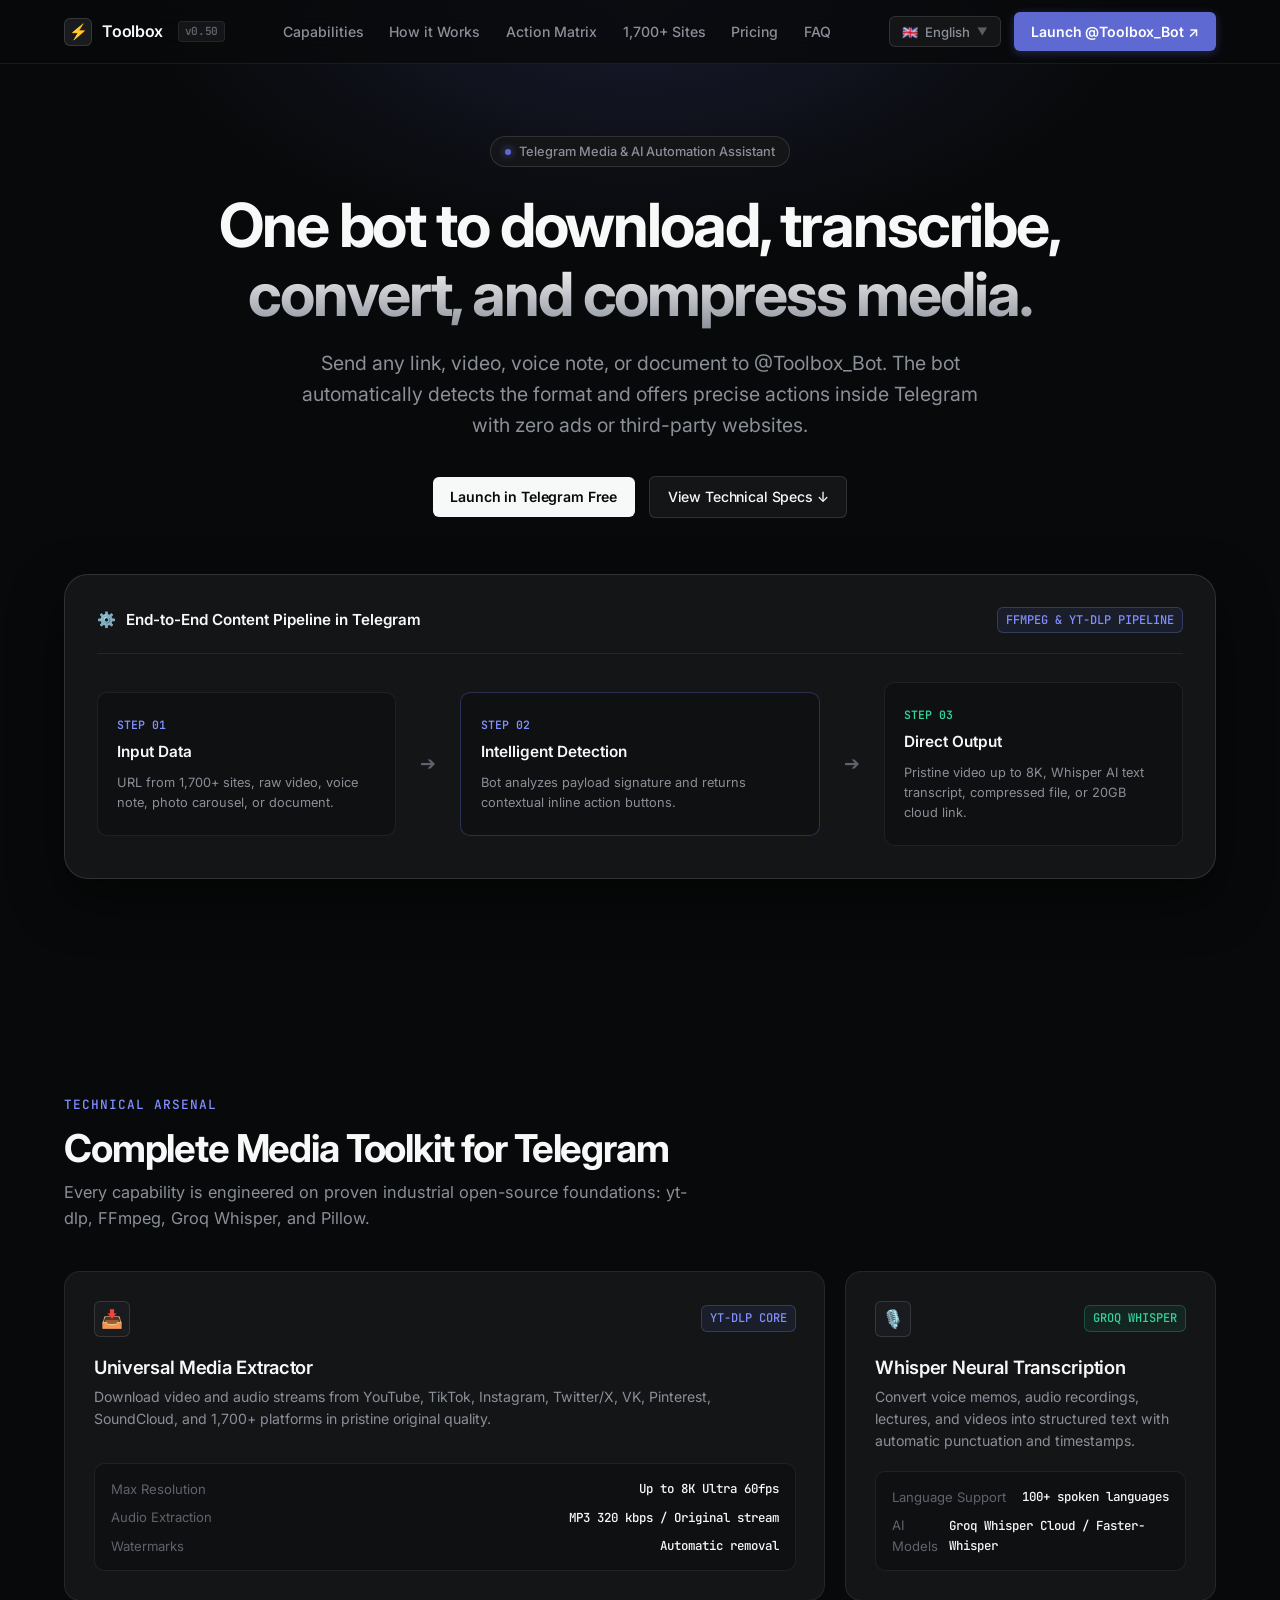
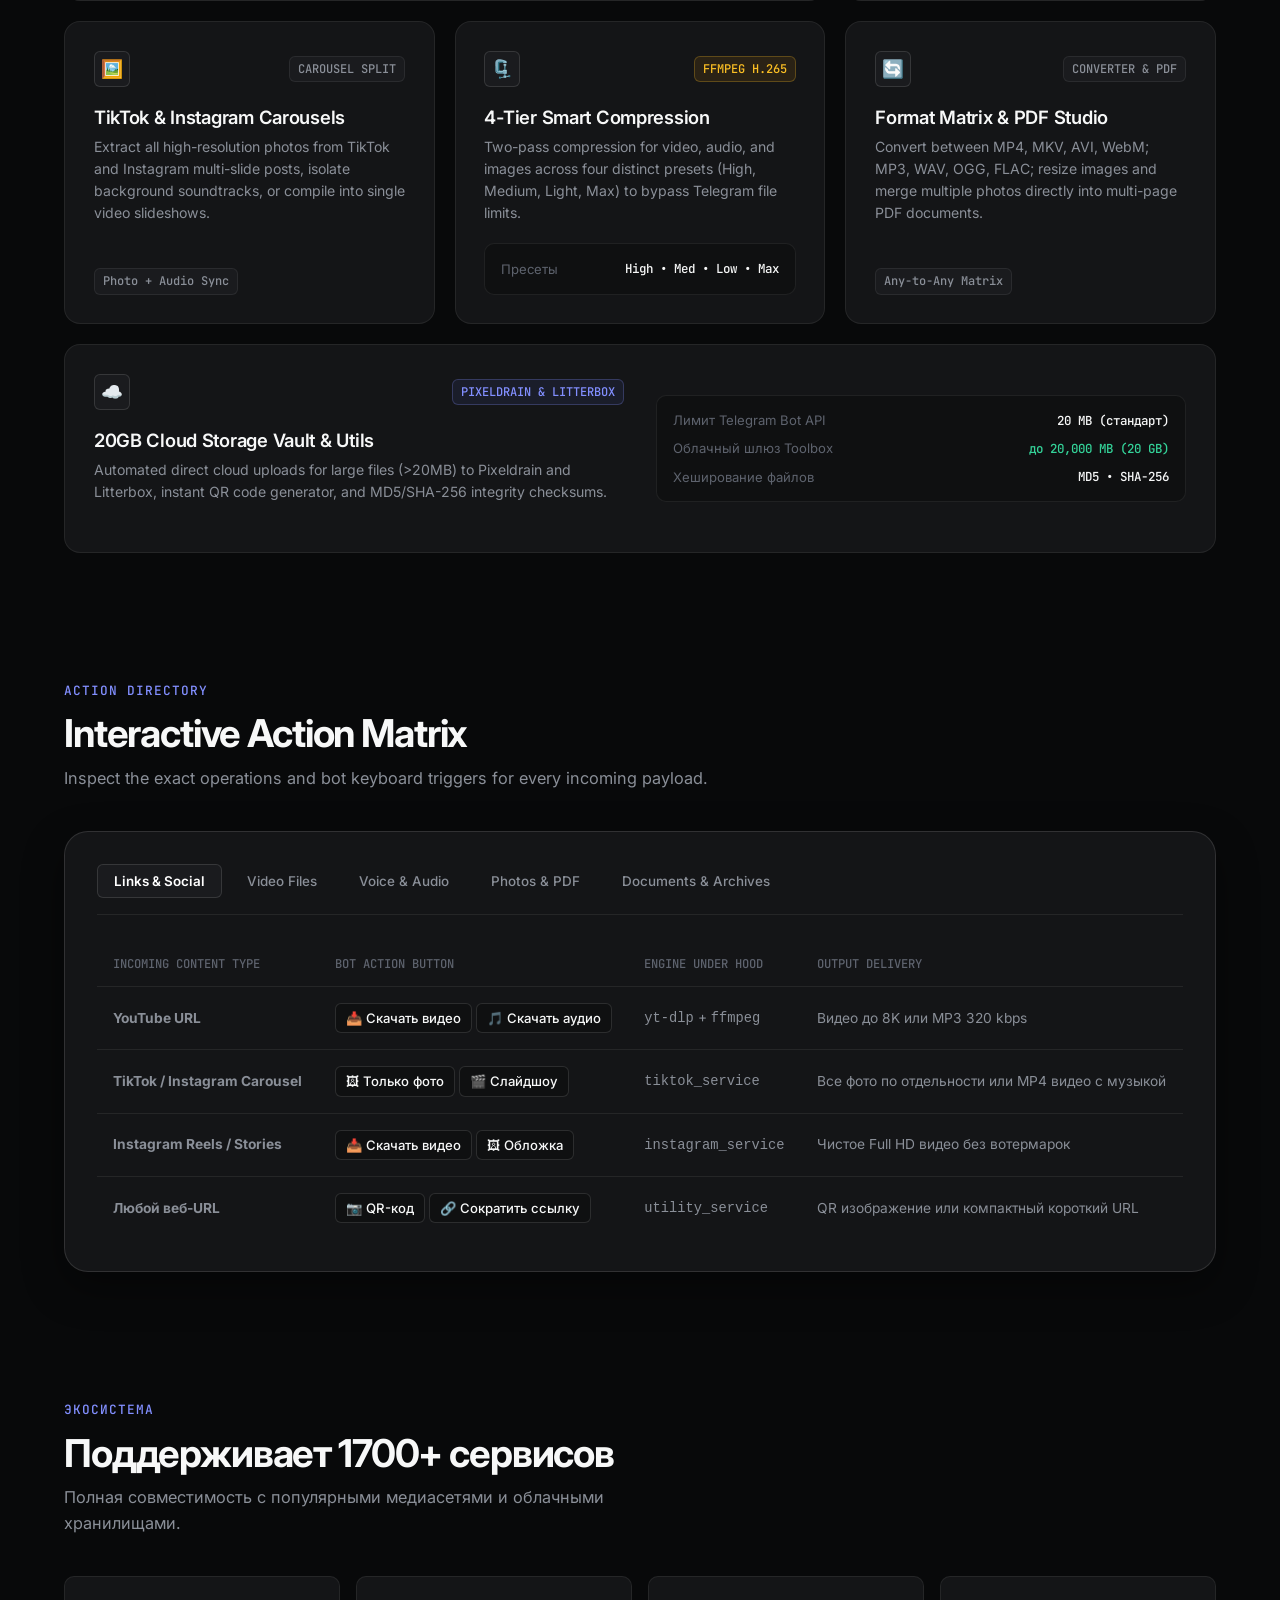
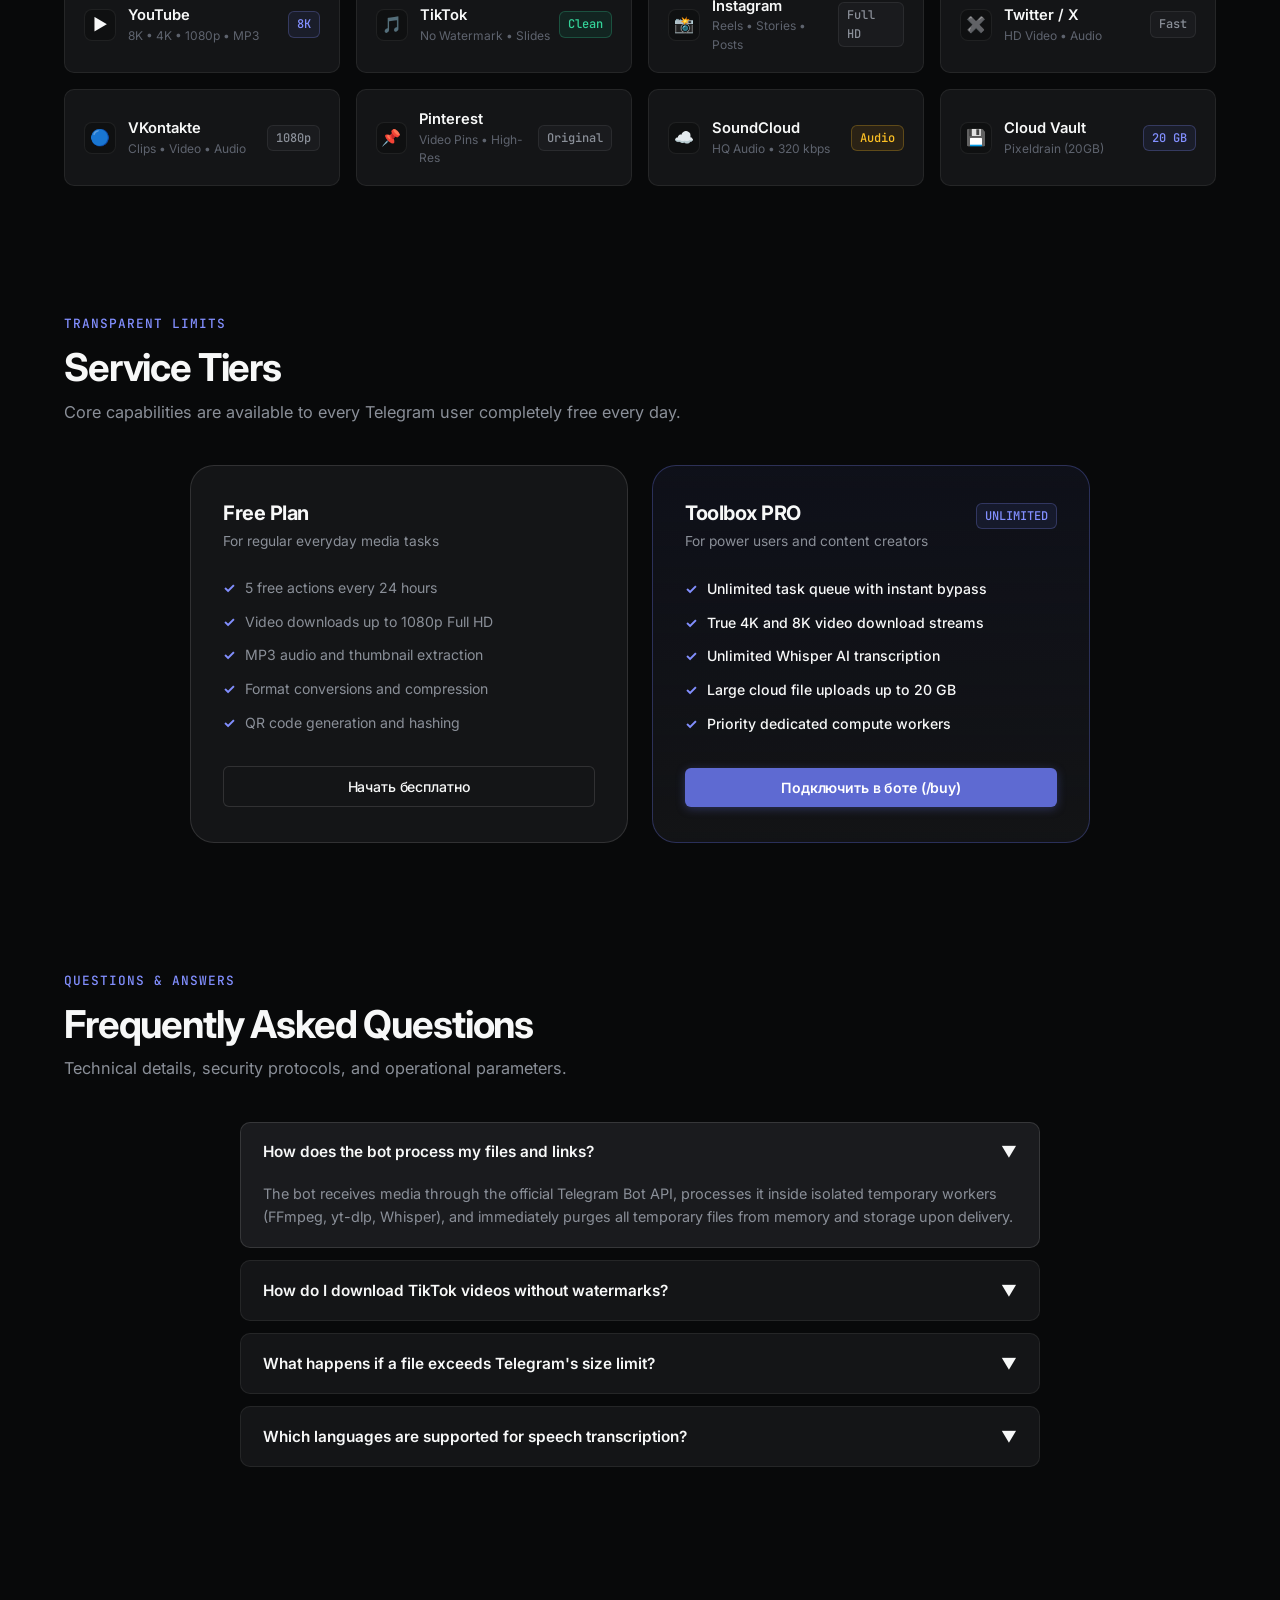
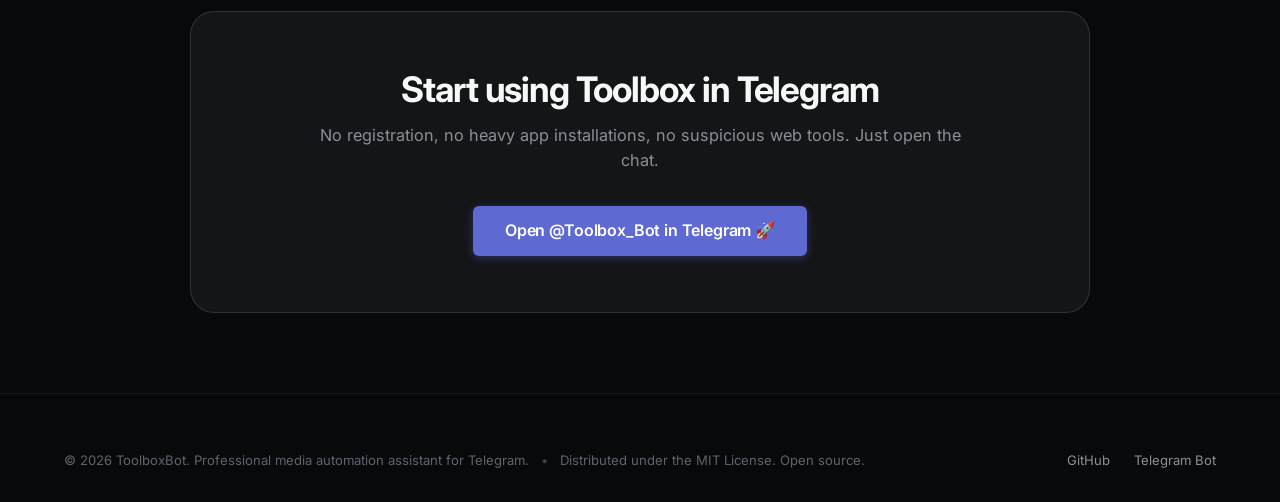
==== commit 58ce720c: "feat(design): complete Linear-style redesign with authentic bot capabilities and 10 languages" ====
--- a/index.html
+++ b/index.html
@@ -3,53 +3,48 @@
 <head>
   <meta charset="UTF-8">
   <meta name="viewport" content="width=device-width, initial-scale=1.0">
-  <title>Toolbox — The Universal Telegram Media Assistant</title>
-  <meta name="description" content="Download from 1700+ sites in up to 8K, transcribe voice to text with Whisper AI, convert formats and compress files losslessly in Telegram.">
+  <title>Toolbox — Professional Telegram Media Assistant</title>
+  <meta name="description" content="One Telegram bot to download from 1700+ sites in up to 8K, transcribe voice to text with Whisper AI, convert formats, and compress files losslessly.">
   
-  <!-- CSS Stylesheets -->
+  <!-- CSS Stylesheets (Linear Design System) -->
   <link rel="stylesheet" href="css/main.css">
-  <link rel="stylesheet" href="css/animations.css">
-  <link rel="stylesheet" href="css/components.css">
-
-  <!-- Favicon / SVG Icon -->
-  <link rel="icon" href="data:image/svg+xml,<svg xmlns='http://www.w3.org/2000/svg' viewBox='0 0 24 24' fill='%2300f5d4'><path d='M22.7 19l-9.1-9.1c.9-2.3.4-5-1.5-6.9-2-2-5-2.4-7.4-1.3L9 6 6 9 1.6 4.7C.4 7.1.9 10.1 2.9 12.1c1.9 1.9 4.6 2.4 6.9 1.5l9.1 9.1c.4.4 1 .4 1.4 0l2.3-2.3c.5-.4.5-1.1.1-1.4z'/></svg>">
+  <link rel="stylesheet" href="css/linear.css">
+
+  <!-- Favicon -->
+  <link rel="icon" href="data:image/svg+xml,<svg xmlns='http://www.w3.org/2000/svg' viewBox='0 0 24 24' fill='%235e6ad2'><path d='M22.7 19l-9.1-9.1c.9-2.3.4-5-1.5-6.9-2-2-5-2.4-7.4-1.3L9 6 6 9 1.6 4.7C.4 7.1.9 10.1 2.9 12.1c1.9 1.9 4.6 2.4 6.9 1.5l9.1 9.1c.4.4 1 .4 1.4 0l2.3-2.3c.5-.4.5-1.1.1-1.4z'/></svg>">
 </head>
 <body>
 
-  <!-- Dynamic Cyber Canvas & Ambient Lighting -->
-  <canvas id="cyber-canvas"></canvas>
-  <div class="cyber-grid-overlay"></div>
-  <div class="ambient-glow top-right"></div>
-  <div class="ambient-glow bottom-left"></div>
-
-  <!-- Site Header -->
-  <header class="site-header">
-    <div class="container header-inner">
-      <a href="#" class="brand-logo">
-        <div class="brand-icon-box">🧰</div>
+  <!-- Linear Ambient Glow Mesh -->
+  <div class="linear-ambient-glow"></div>
+
+  <!-- Header & Navigation -->
+  <header class="linear-header">
+    <div class="container linear-nav-inner">
+      <a href="#" class="linear-brand">
+        <div class="linear-brand-icon">⚡</div>
         <span>Toolbox</span>
-        <span class="brand-status"><span class="pulse-dot"></span> LIVE</span>
+        <span class="linear-version-badge">v0.50</span>
       </a>
 
       <nav>
-        <ul class="nav-menu" id="nav-menu">
-          <li><a href="#features" class="nav-link" data-i18n="nav.features">Возможности</a></li>
-          <li><a href="#simulator" class="nav-link" data-i18n="nav.simulator">Демонстрация</a></li>
-          <li><a href="#platforms" class="nav-link" data-i18n="nav.platforms">1700+ сайтов</a></li>
-          <li><a href="#compression" class="nav-link" data-i18n="nav.compressor">Сжатие</a></li>
-          <li><a href="#transcription" class="nav-link" data-i18n="nav.transcriber">Whisper ИИ</a></li>
-          <li><a href="#news" class="nav-link" data-i18n="nav.news">Новости</a></li>
-          <li><a href="#faq" class="nav-link" data-i18n="nav.faq">FAQ</a></li>
+        <ul class="linear-nav-links" id="nav-menu">
+          <li><a href="#capabilities" class="linear-nav-link" data-i18n="nav.capabilities">Возможности</a></li>
+          <li><a href="#workflow" class="linear-nav-link" data-i18n="nav.workflow">Как это работает</a></li>
+          <li><a href="#matrix" class="linear-nav-link" data-i18n="nav.matrix">Матрица действий</a></li>
+          <li><a href="#platforms" class="linear-nav-link" data-i18n="nav.platforms">1700+ сервисов</a></li>
+          <li><a href="#tariffs" class="linear-nav-link" data-i18n="nav.tariffs">Тарифы</a></li>
+          <li><a href="#faq" class="linear-nav-link" data-i18n="nav.faq">FAQ</a></li>
         </ul>
       </nav>
 
-      <div class="header-actions">
-        <!-- Multi-language Dropdown (10 Languages) -->
+      <div class="linear-header-actions">
+        <!-- 10 Languages Dropdown -->
         <div class="lang-dropdown-wrapper">
           <button class="lang-btn" id="lang-toggle-btn" aria-label="Change Language">
             <span id="current-lang-flag">🇷🇺</span>
             <span id="current-lang-name">Русский</span>
-            <span style="font-size: 0.7rem; opacity: 0.7;">▼</span>
+            <span style="font-size: 0.65rem; opacity: 0.6;">▼</span>
           </button>
           <div class="lang-dropdown">
             <a href="#" class="lang-item active" data-lang="ru"><span>🇷🇺</span> Русский</a>
@@ -65,8 +60,8 @@
           </div>
         </div>
 
-        <a href="https://t.me/Toolbox_Bot" target="_blank" class="btn btn-primary" data-i18n="nav.open_bot">
-          Запустить бота ⚡
+        <a href="https://t.me/Toolbox_Bot" target="_blank" class="btn-linear btn-linear-brand" data-i18n="nav.open_bot">
+          Открыть @Toolbox_Bot ↗
         </a>
 
         <button class="mobile-menu-btn" id="mobile-menu-btn" aria-label="Toggle Menu">
@@ -79,129 +74,217 @@
   </header>
 
   <!-- Hero Section -->
-  <section class="hero-section">
-    <div class="container hero-content">
-      <div class="cyber-badge floating" data-i18n="hero.badge">
-        ⚡ NEXT-GEN TELEGRAM MEDIA SUITE
-      </div>
-
-      <h1 class="hero-title">
-        <span data-i18n="hero.title_p1">Универсальный</span>
-        <span class="title-gradient" data-i18n="hero.title_highlight">швейцарский нож</span>
-        <span data-i18n="hero.title_p2">для медиа и файлов</span>
+  <section class="hero-linear">
+    <div class="container">
+      <div class="hero-pill-badge">
+        <span class="pulse-point"></span>
+        <span data-i18n="hero.badge">Медиа-ассистент и ИИ-автоматизация для Telegram</span>
+      </div>
+
+      <h1 class="hero-headline-linear">
+        <span data-i18n="hero.headline_p1">Один бот для скачивания, транскрибации,</span><br>
+        <span class="hero-gradient-text" data-i18n="hero.headline_highlight">конвертации и сжатия медиа.</span>
       </h1>
 
-      <p class="hero-subtitle" data-i18n="hero.subtitle">
-        Скачивание с 1700+ сайтов в качестве до 8K, голосовые и видео в текст через Whisper ИИ, конвертация любых форматов и умное сжатие без потери качества. Всё внутри Telegram.
+      <p class="hero-subheadline-linear" data-i18n="hero.subheadline">
+        Отправьте любую ссылку, видео, голосовое сообщение или документ в @Toolbox_Bot. Бот мгновенно определит формат и предложит точные действия в Telegram без рекламы и сторонних сайтов.
       </p>
 
-      <div class="hero-cta-group">
-        <a href="https://t.me/Toolbox_Bot" target="_blank" class="btn btn-primary btn-glow-tg" data-i18n="hero.cta_primary">
-          Открыть в Telegram бесплатно 🚀
+      <div class="hero-cta-linear">
+        <a href="https://t.me/Toolbox_Bot" target="_blank" class="btn-linear btn-linear-primary" data-i18n="hero.cta_primary">
+          Запустить в Telegram бесплатно
         </a>
-        <a href="#simulator" class="btn btn-secondary" data-i18n="hero.cta_secondary">
-          Попробовать симулятор ⚡
+        <a href="#capabilities" class="btn-linear btn-linear-secondary" data-i18n="hero.cta_secondary">
+          Изучить спецификацию ↓
         </a>
       </div>
 
-      <!-- Telemetry Ribbon -->
-      <div class="telemetry-ribbon">
-        <div class="telemetry-item">
-          <span class="pulse-dot"></span>
-          <span data-i18n="hero.telemetry_extractors">1700+ экстракторов активны</span>
-        </div>
-        <div class="telemetry-item">
-          <span>⚡</span>
-          <span><strong id="telemetry-latency-val">42ms</strong> latency</span>
-        </div>
-        <div class="telemetry-item">
-          <span>🛡️</span>
-          <span data-i18n="hero.telemetry_privacy">Без логов и полная приватность</span>
-        </div>
-      </div>
-
-      <!-- Stats Grid -->
-      <div class="stats-grid reveal-on-scroll">
-        <div class="stat-card">
-          <div class="stat-value" data-i18n="hero.stats_downloads">10M+</div>
-          <div class="stat-label" data-i18n="hero.stats_downloads_label">Обработано файлов</div>
-        </div>
-        <div class="stat-card">
-          <div class="stat-value" data-i18n="hero.stats_platforms">1,700+</div>
-          <div class="stat-label" data-i18n="hero.stats_platforms_label">Поддерживаемых сайтов</div>
-        </div>
-        <div class="stat-card">
-          <div class="stat-value" data-i18n="hero.stats_uptime">99.98%</div>
-          <div class="stat-label" data-i18n="hero.stats_uptime_label">Аптайм сервиса</div>
-        </div>
-        <div class="stat-card">
-          <div class="stat-value" data-i18n="hero.stats_rating">4.9/5</div>
-          <div class="stat-label" data-i18n="hero.stats_rating_label">Оценка пользователей</div>
+      <!-- Real Workflow Diagram (No Fake Terminal) -->
+      <div class="workflow-box" id="workflow">
+        <div class="workflow-header">
+          <div class="workflow-title-box">
+            <span>⚙️</span>
+            <span data-i18n="hero.workflow_title">Сквозной процесс обработки контента в боте</span>
+          </div>
+          <span class="tech-tag blue">FFMPEG & YT-DLP PIPELINE</span>
+        </div>
+
+        <div class="workflow-grid">
+          <!-- Step 1 -->
+          <div class="workflow-card">
+            <div class="workflow-step-num" data-i18n="hero.step1_num">Шаг 01</div>
+            <div class="workflow-card-title" data-i18n="hero.step1_title">Входные данные</div>
+            <p class="workflow-item-list" data-i18n="hero.step1_desc">
+              Ссылка из 1700+ сайтов, видеофайл, голосовое сообщение, фото или PDF-документ.
+            </p>
+          </div>
+
+          <div class="workflow-arrow">➔</div>
+
+          <!-- Step 2 -->
+          <div class="workflow-card" style="border-color: var(--accent-brand-border);">
+            <div class="workflow-step-num" style="color: #828fff;" data-i18n="hero.step2_num">Шаг 02</div>
+            <div class="workflow-card-title" data-i18n="hero.step2_title">Умное распознавание</div>
+            <p class="workflow-item-list" data-i18n="hero.step2_desc">
+              Бот анализирует сигнатуру и возвращает контекстную клавиатуру точных действий.
+            </p>
+          </div>
+
+          <div class="workflow-arrow">➔</div>
+
+          <!-- Step 3 -->
+          <div class="workflow-card">
+            <div class="workflow-step-num" style="color: #34d399;" data-i18n="hero.step3_num">Шаг 03</div>
+            <div class="workflow-card-title" data-i18n="hero.step3_title">Результат</div>
+            <p class="workflow-item-list" data-i18n="hero.step3_desc">
+              Чистое видео до 8K, расшифровка Whisper AI, сжатый файл или облачная ссылка до 20 ГБ.
+            </p>
+          </div>
         </div>
       </div>
     </div>
   </section>
 
-  <!-- Interactive Simulator Section -->
-  <section class="simulator-section" id="simulator">
+  <!-- Core Capabilities (Linear Bento Grid) -->
+  <section class="bento-section" id="capabilities">
     <div class="container">
-      <div class="section-header">
-        <div class="cyber-badge" data-i18n="simulator.title">ИНТЕРАКТИВНЫЙ ТЕРМИНАЛ БОТА</div>
-        <h2 class="section-title" data-i18n="simulator.subtitle">Проверьте работу бота прямо здесь</h2>
-      </div>
-
-      <div class="simulator-box reveal-on-scroll">
-        <div class="sim-header-bar">
-          <div class="sim-traffic-lights">
-            <span class="sim-light red"></span>
-            <span class="sim-light yellow"></span>
-            <span class="sim-light green"></span>
-          </div>
-          <div id="sim-status-badge" class="brand-status">
-            <span class="pulse-dot"></span> <span>[STATUS: READY]</span>
-          </div>
-        </div>
-
-        <div class="sim-tabs">
-          <button class="sim-tab active" data-tab="url" data-i18n="simulator.tab_url">🔗 Загрузка по ссылке</button>
-          <button class="sim-tab" data-tab="audio" data-i18n="simulator.tab_audio">🎙️ Whisper ИИ Голос</button>
-          <button class="sim-tab" data-tab="compress" data-i18n="simulator.tab_compress">🗜️ Сжатие видео</button>
-          <button class="sim-tab" data-tab="convert" data-i18n="simulator.tab_convert">🔄 Любой в любой</button>
-        </div>
-
-        <div class="sim-content">
-          <div class="sim-input-row">
-            <div class="sim-input-wrapper">
-              <input type="text" id="sim-input" class="sim-input" placeholder="Вставьте ссылку YouTube, TikTok, Instagram, Twitter..." data-i18n-attr="placeholder:simulator.input_placeholder" value="https://www.tiktok.com/@tech_guru/video/738291048201">
-            </div>
-            <button id="sim-run-btn" class="sim-run-btn" data-i18n="simulator.btn_process">
-              Выполнить операцию ⚡
-            </button>
-          </div>
-
-          <div class="sim-presets-bar">
-            <span class="sim-preset-label" data-i18n="simulator.preset_label">Быстрые тесты:</span>
-            <button class="sim-preset-btn active" data-preset="tiktok" data-i18n="simulator.preset_tiktok">TikTok (Без водяного знака)</button>
-            <button class="sim-preset-btn" data-preset="youtube" data-i18n="simulator.preset_youtube">YouTube 4K Ultra</button>
-            <button class="sim-preset-btn" data-preset="insta" data-i18n="simulator.preset_insta">Instagram Reels</button>
-            <button class="sim-preset-btn" data-preset="voice" data-i18n="simulator.preset_voice">Голосовое (ИИ)</button>
-            <button class="sim-preset-btn" data-preset="compress" data-i18n="simulator.preset_compress">Тяжелое видео (84 МБ)</button>
-          </div>
-
-          <div class="sim-grid-layout">
-            <!-- Terminal Logs Pane -->
-            <div class="sim-terminal-pane">
-              <div class="sim-terminal-header">
-                <span>TERMINAL://CLUSTER_DAEMON_V2</span>
+      <div class="section-header-linear">
+        <span class="section-label-linear" data-i18n="bento.badge">ТЕХНИЧЕСКИЙ АРСЕНАЛ</span>
+        <h2 class="section-title-linear" data-i18n="bento.title">Полный набор инструментов для медиафайлов</h2>
+        <p class="section-desc-linear" data-i18n="bento.desc">
+          Каждая функция построена на проверенном промышленном стеке: yt-dlp, FFmpeg, Groq Whisper и Pillow.
+        </p>
+      </div>
+
+      <div class="bento-grid">
+        <!-- Card 1 (Col span 2): Universal Downloader -->
+        <div class="bento-card col-span-2">
+          <div>
+            <div class="bento-top-row">
+              <div class="bento-icon-box">📥</div>
+              <span class="tech-tag blue">YT-DLP CORE</span>
+            </div>
+            <h3 class="bento-title" data-i18n="bento.c1_title">Универсальный загрузчик медиа</h3>
+            <p class="bento-desc" data-i18n="bento.c1_desc">
+              Скачивание видео и аудиопотоков с YouTube, TikTok, Instagram, Twitter/X, VK, Pinterest, SoundCloud и ещё 1700+ платформ в исходном качестве.
+            </p>
+          </div>
+          <div class="bento-specs">
+            <div class="bento-spec-row">
+              <span class="bento-spec-label" data-i18n="bento.c1_spec1">Разрешение</span>
+              <span class="bento-spec-val" data-i18n="bento.c1_spec1_v">до 8K Ultra 60fps</span>
+            </div>
+            <div class="bento-spec-row">
+              <span class="bento-spec-label" data-i18n="bento.c1_spec2">Аудиодорожка</span>
+              <span class="bento-spec-val" data-i18n="bento.c1_spec2_v">MP3 320 kbps / Исходный битрейт</span>
+            </div>
+            <div class="bento-spec-row">
+              <span class="bento-spec-label" data-i18n="bento.c1_spec3">Водяные знаки</span>
+              <span class="bento-spec-val" data-i18n="bento.c1_spec3_v">Автоматическое удаление</span>
+            </div>
+          </div>
+        </div>
+
+        <!-- Card 2: Neural Transcriber -->
+        <div class="bento-card">
+          <div>
+            <div class="bento-top-row">
+              <div class="bento-icon-box">🎙️</div>
+              <span class="tech-tag emerald">GROQ WHISPER</span>
+            </div>
+            <h3 class="bento-title" data-i18n="bento.c2_title">Нейросетевая транскрибация Whisper</h3>
+            <p class="bento-desc" data-i18n="bento.c2_desc">
+              Преобразование голосовых сообщений, аудиозаписей, подкастов и видеороликов в структурированный текст со знаками препинания и таймкодами.
+            </p>
+          </div>
+          <div class="bento-specs">
+            <div class="bento-spec-row">
+              <span class="bento-spec-label" data-i18n="bento.c2_spec1">Языки</span>
+              <span class="bento-spec-val" data-i18n="bento.c2_spec1_v">100+ мировых языков</span>
+            </div>
+            <div class="bento-spec-row">
+              <span class="bento-spec-label" data-i18n="bento.c2_spec2">Движок</span>
+              <span class="bento-spec-val" data-i18n="bento.c2_spec2_v">Whisper Large-v3</span>
+            </div>
+          </div>
+        </div>
+
+        <!-- Card 3: TikTok & Instagram Carousels -->
+        <div class="bento-card">
+          <div>
+            <div class="bento-top-row">
+              <div class="bento-icon-box">🖼️</div>
+              <span class="tech-tag">CAROUSEL SPLIT</span>
+            </div>
+            <h3 class="bento-title" data-i18n="bento.c3_title">Слайдшоу TikTok & Instagram</h3>
+            <p class="bento-desc" data-i18n="bento.c3_desc">
+              Разбор фото-каруселей TikTok и Instagram на отдельные кадры в исходном разрешении, выгрузка саундтрека или сборка в видео-слайдшоу.
+            </p>
+          </div>
+          <div class="tech-tag" style="width: fit-content;">Photo + Audio Sync</div>
+        </div>
+
+        <!-- Card 4: 4-Tier Smart Compression -->
+        <div class="bento-card">
+          <div>
+            <div class="bento-top-row">
+              <div class="bento-icon-box">🗜️</div>
+              <span class="tech-tag amber">FFMPEG H.265</span>
+            </div>
+            <h3 class="bento-title" data-i18n="bento.c4_title">4-уровневое умное сжатие</h3>
+            <p class="bento-desc" data-i18n="bento.c4_desc">
+              Двухпроходное сжатие видео, аудио и изображений с четырьмя пресетами (High, Medium, Light, Max) для обхода лимитов Telegram.
+            </p>
+          </div>
+          <div class="bento-specs">
+            <div class="bento-spec-row">
+              <span class="bento-spec-label">Пресеты</span>
+              <span class="bento-spec-val">High • Med • Low • Max</span>
+            </div>
+          </div>
+        </div>
+
+        <!-- Card 5: Media Converter & PDF Studio -->
+        <div class="bento-card">
+          <div>
+            <div class="bento-top-row">
+              <div class="bento-icon-box">🔄</div>
+              <span class="tech-tag">CONVERTER & PDF</span>
+            </div>
+            <h3 class="bento-title" data-i18n="bento.c5_title">Конвертер форматов и PDF Studio</h3>
+            <p class="bento-desc" data-i18n="bento.c5_desc">
+              Конвертация между MP4, MKV, AVI, WebM; MP3, WAV, OGG, FLAC; ресайз картинок и объединение фотографий в один многостраничный PDF.
+            </p>
+          </div>
+          <div class="tech-tag" style="width: fit-content;">Any-to-Any Matrix</div>
+        </div>
+
+        <!-- Card 6 (Col span 3): 20GB Cloud Vault & Utilities -->
+        <div class="bento-card col-span-2" style="grid-column: span 3;">
+          <div style="display: grid; grid-template-columns: 1fr 1fr; gap: 2rem;">
+            <div>
+              <div class="bento-top-row">
+                <div class="bento-icon-box">☁️</div>
+                <span class="tech-tag blue">PIXELDRAIN & LITTERBOX</span>
               </div>
-              <div id="sim-logs" class="sim-logs">
-                <div class="log-line glow-text">[SYSTEM READY] Listening for input payloads...</div>
+              <h3 class="bento-title" data-i18n="bento.c6_title">Облачное хранилище до 20 ГБ и утилиты</h3>
+              <p class="bento-desc" data-i18n="bento.c6_desc">
+                Автоматическая загрузка файлов больше 20 МБ на скоростные сервера Pixeldrain и Litterbox, генерация QR-кодов и расчет контрольных сумм MD5/SHA-256.
+              </p>
+            </div>
+            <div class="bento-specs" style="align-self: center;">
+              <div class="bento-spec-row">
+                <span class="bento-spec-label">Лимит Telegram Bot API</span>
+                <span class="bento-spec-val">20 MB (стандарт)</span>
               </div>
-            </div>
-
-            <!-- Preview Output Pane -->
-            <div id="sim-preview" class="sim-preview-pane">
-              <!-- Dynamically populated by simulator.js -->
+              <div class="bento-spec-row">
+                <span class="bento-spec-label">Облачный шлюз Toolbox</span>
+                <span class="bento-spec-val" style="color: #34d399;">до 20,000 MB (20 GB)</span>
+              </div>
+              <div class="bento-spec-row">
+                <span class="bento-spec-label">Хеширование файлов</span>
+                <span class="bento-spec-val">MD5 • SHA-256</span>
+              </div>
             </div>
           </div>
         </div>
@@ -209,556 +292,461 @@
     </div>
   </section>
 
-  <!-- Core Features Arsenal -->
-  <section class="features-section" id="features">
+  <!-- Interactive Action Matrix (Matching Real Bot Code) -->
+  <section class="matrix-section" id="matrix">
     <div class="container">
-      <div class="section-header">
-        <div class="cyber-badge" data-i18n="features.badge">АРСЕНАЛ ВОЗМОЖНОСТЕЙ</div>
-        <h2 class="section-title" data-i18n="features.title">Заменяет 10 разных приложений</h2>
-        <p class="section-subtitle" data-i18n="features.subtitle">Построен на промышленном стеке ffmpeg, yt-dlp и нейросетях Groq Whisper.</p>
-      </div>
-
-      <div class="features-grid">
-        <!-- Feature 1 -->
-        <div class="feature-card reveal-on-scroll reveal-delay-1">
-          <div class="feature-top-meta">
-            <div class="feature-icon-box">📥</div>
-            <span class="feature-tag-badge" data-i18n="features.f1_badge">1700+ Сайтов</span>
-          </div>
-          <h3 class="feature-title" data-i18n="features.f1_title">Универсальный 8K Загрузчик</h3>
-          <p class="feature-desc" data-i18n="features.f1_desc">
-            Скачивание видео и аудио с 1700+ сайтов (YouTube, TikTok, Instagram, Twitter/X, VK, Reddit, Facebook) в оригинальном качестве без водяных знаков.
-          </p>
-        </div>
-
-        <!-- Feature 2 -->
-        <div class="feature-card reveal-on-scroll reveal-delay-2">
-          <div class="feature-top-meta">
-            <div class="feature-icon-box">🎙️</div>
-            <span class="feature-tag-badge" data-i18n="features.f2_badge">Whisper ИИ</span>
-          </div>
-          <h3 class="feature-title" data-i18n="features.f2_title">Нейро-Транскрибатор Whisper Pro</h3>
-          <p class="feature-desc" data-i18n="features.f2_desc">
-            Мгновенное превращение голосовых сообщений, подкастов, лекций и видео в структурированный текст со знаками препинания и таймкодами.
-          </p>
-        </div>
-
-        <!-- Feature 3 -->
-        <div class="feature-card reveal-on-scroll reveal-delay-3">
-          <div class="feature-top-meta">
-            <div class="feature-icon-box">🗜️</div>
-            <span class="feature-tag-badge" data-i18n="features.f3_badge">FFmpeg Turbo</span>
-          </div>
-          <h3 class="feature-title" data-i18n="features.f3_title">Умное сжатие без потери качества</h3>
-          <p class="feature-desc" data-i18n="features.f3_desc">
-            Уменьшение веса видео и картинок до 85% без видимых артефактов. Идеально для обхода лимитов Telegram и экономии памяти.
-          </p>
-        </div>
-
-        <!-- Feature 4 -->
-        <div class="feature-card reveal-on-scroll reveal-delay-1">
-          <div class="feature-top-meta">
-            <div class="feature-icon-box">🔄</div>
-            <span class="feature-tag-badge" data-i18n="features.f4_badge">Все форматы</span>
-          </div>
-          <h3 class="feature-title" data-i18n="features.f4_title">Медиа-Матрица конвертации</h3>
-          <p class="feature-desc" data-i18n="features.f4_desc">
-            Быстрое преобразование форматов: MP4, MKV, AVI, WebM, MP3, OGG, WAV, FLAC, WebP, PNG, JPG, или сборка пачки фотографий в единый PDF.
-          </p>
-        </div>
-
-        <!-- Feature 5 -->
-        <div class="feature-card reveal-on-scroll reveal-delay-2">
-          <div class="feature-top-meta">
-            <div class="feature-icon-box">☁️</div>
-            <span class="feature-tag-badge" data-i18n="features.f5_badge">До 20 ГБ</span>
-          </div>
-          <h3 class="feature-title" data-i18n="features.f5_title">Облачное хранилище до 20 ГБ</h3>
-          <p class="feature-desc" data-i18n="features.f5_desc">
-            Файл превышает лимит Telegram? Toolbox автоматически загрузит его в скоростное хранилище (Pixeldrain / Litterbox) с прямой ссылкой.
-          </p>
-        </div>
-
-        <!-- Feature 6 -->
-        <div class="feature-card reveal-on-scroll reveal-delay-3">
-          <div class="feature-top-meta">
-            <div class="feature-icon-box">🔑</div>
-            <span class="feature-tag-badge" data-i18n="features.f6_badge">Утилиты & Хеш</span>
-          </div>
-          <h3 class="feature-title" data-i18n="features.f6_title">Визуальные утилиты и безопасность</h3>
-          <p class="feature-desc" data-i18n="features.f6_desc">
-            Генерация QR-кодов за секунду, ресайз изображений, извлечение метаданных и мгновенный расчет контрольных сумм MD5 и SHA-256.
-          </p>
+      <div class="section-header-linear">
+        <span class="section-label-linear" data-i18n="matrix.badge">СПРАВОЧНИК КОМАНД</span>
+        <h2 class="section-title-linear" data-i18n="matrix.title">Интерактивная матрица действий</h2>
+        <p class="section-desc-linear" data-i18n="matrix.desc">
+          Посмотрите, какие кнопки и функции активирует бот при получении каждого типа контента.
+        </p>
+      </div>
+
+      <div class="matrix-box">
+        <div class="matrix-tabs">
+          <button class="matrix-tab-btn active" data-tab="url" data-i18n="matrix.tab_url">Ссылки и Соцсети</button>
+          <button class="matrix-tab-btn" data-tab="video" data-i18n="matrix.tab_video">Видеофайлы</button>
+          <button class="matrix-tab-btn" data-tab="audio" data-i18n="matrix.tab_audio">Голос и Аудио</button>
+          <button class="matrix-tab-btn" data-tab="photo" data-i18n="matrix.tab_photo">Фото и PDF</button>
+          <button class="matrix-tab-btn" data-tab="doc" data-i18n="matrix.tab_doc">Документы и Архивы</button>
+        </div>
+
+        <!-- Tab 1: URL / Links -->
+        <div class="matrix-content-pane active" id="pane-url">
+          <table class="matrix-table">
+            <thead>
+              <tr>
+                <th data-i18n="matrix.th_input">Тип контента на входе</th>
+                <th data-i18n="matrix.th_action">Действие в боте</th>
+                <th data-i18n="matrix.th_engine">Обработчик</th>
+                <th data-i18n="matrix.th_output">Результат</th>
+              </tr>
+            </thead>
+            <tbody>
+              <tr>
+                <td><strong>YouTube URL</strong></td>
+                <td><span class="action-badge">📥 Скачать видео</span> <span class="action-badge">🎵 Скачать аудио</span></td>
+                <td><code>yt-dlp</code> + <code>ffmpeg</code></td>
+                <td>Видео до 8K или MP3 320 kbps</td>
+              </tr>
+              <tr>
+                <td><strong>TikTok / Instagram Carousel</strong></td>
+                <td><span class="action-badge">🖼 Только фото</span> <span class="action-badge">🎬 Слайдшоу</span></td>
+                <td><code>tiktok_service</code></td>
+                <td>Все фото по отдельности или MP4 видео с музыкой</td>
+              </tr>
+              <tr>
+                <td><strong>Instagram Reels / Stories</strong></td>
+                <td><span class="action-badge">📥 Скачать видео</span> <span class="action-badge">🖼 Обложка</span></td>
+                <td><code>instagram_service</code></td>
+                <td>Чистое Full HD видео без вотермарок</td>
+              </tr>
+              <tr>
+                <td><strong>Любой веб-URL</strong></td>
+                <td><span class="action-badge">📷 QR-код</span> <span class="action-badge">🔗 Сократить ссылку</span></td>
+                <td><code>utility_service</code></td>
+                <td>QR изображение или компактный короткий URL</td>
+              </tr>
+            </tbody>
+          </table>
+        </div>
+
+        <!-- Tab 2: Video Files -->
+        <div class="matrix-content-pane" id="pane-video">
+          <table class="matrix-table">
+            <thead>
+              <tr>
+                <th data-i18n="matrix.th_input">Тип контента на входе</th>
+                <th data-i18n="matrix.th_action">Действие в боте</th>
+                <th data-i18n="matrix.th_engine">Обработчик</th>
+                <th data-i18n="matrix.th_output">Результат</th>
+              </tr>
+            </thead>
+            <tbody>
+              <tr>
+                <td><strong>MP4, MKV, AVI, WebM</strong></td>
+                <td><span class="action-badge">🔄 Конвертировать</span></td>
+                <td><code>conversion_service</code></td>
+                <td>Быстрое перекодирование в выбранный контейнер</td>
+              </tr>
+              <tr>
+                <td><strong>Тяжелый видеофайл</strong></td>
+                <td><span class="action-badge">🗜 Сжать</span> (High, Med, Low, Max)</td>
+                <td><code>ffmpeg CRF pass</code></td>
+                <td>Уменьшение размера файла до 85%</td>
+              </tr>
+              <tr>
+                <td><strong>Видео с речью</strong></td>
+                <td><span class="action-badge">🎙 Транскрипция</span></td>
+                <td><code>Groq Whisper Pro</code></td>
+                <td>Текстовая расшифровка с таймкодами</td>
+              </tr>
+              <tr>
+                <td><strong>Видео > 20 МБ</strong></td>
+                <td><span class="action-badge">☁️ Загрузить на сервер</span></td>
+                <td><code>Pixeldrain (20GB)</code></td>
+                <td>Прямая ссылка на скачивание на высокой скорости</td>
+              </tr>
+            </tbody>
+          </table>
+        </div>
+
+        <!-- Tab 3: Audio & Voice -->
+        <div class="matrix-content-pane" id="pane-audio">
+          <table class="matrix-table">
+            <thead>
+              <tr>
+                <th data-i18n="matrix.th_input">Тип контента на входе</th>
+                <th data-i18n="matrix.th_action">Действие в боте</th>
+                <th data-i18n="matrix.th_engine">Обработчик</th>
+                <th data-i18n="matrix.th_output">Результат</th>
+              </tr>
+            </thead>
+            <tbody>
+              <tr>
+                <td><strong>Голосовое сообщение Telegram</strong></td>
+                <td><span class="action-badge">🎙 Транскрипция</span></td>
+                <td><code>Groq Whisper</code></td>
+                <td>Мгновенный текст сообщения со знаками препинания</td>
+              </tr>
+              <tr>
+                <td><strong>MP3, WAV, OGG, FLAC, M4A</strong></td>
+                <td><span class="action-badge">🔄 Конвертировать</span></td>
+                <td><code>ffmpeg audio matrix</code></td>
+                <td>Преобразование в любой аудиоформат</td>
+              </tr>
+              <tr>
+                <td><strong>Длинный подкаст / Лекция</strong></td>
+                <td><span class="action-badge">🎙 Транскрипция</span></td>
+                <td><code>Whisper Large-v3</code></td>
+                <td>Полный конспект беседы с разбивкой по смыслу</td>
+              </tr>
+            </tbody>
+          </table>
+        </div>
+
+        <!-- Tab 4: Photos & PDF -->
+        <div class="matrix-content-pane" id="pane-photo">
+          <table class="matrix-table">
+            <thead>
+              <tr>
+                <th data-i18n="matrix.th_input">Тип контента на входе</th>
+                <th data-i18n="matrix.th_action">Действие в боте</th>
+                <th data-i18n="matrix.th_engine">Обработчик</th>
+                <th data-i18n="matrix.th_output">Результат</th>
+              </tr>
+            </thead>
+            <tbody>
+              <tr>
+                <td><strong>Изображения (PNG, JPG, WebP)</strong></td>
+                <td><span class="action-badge">📄 В PDF</span></td>
+                <td><code>Pillow (PIL)</code></td>
+                <td>Объединение фото в один многостраничный PDF</td>
+              </tr>
+              <tr>
+                <td><strong>Большая фотография</strong></td>
+                <td><span class="action-badge">📐 Изменить размер</span> <span class="action-badge">🗜 Сжать</span></td>
+                <td><code>image_service</code></td>
+                <td>Оптимизированное изображение без артефактов</td>
+              </tr>
+              <tr>
+                <td><strong>Любое фото / картинка</strong></td>
+                <td><span class="action-badge">🔑 Хэш файла</span></td>
+                <td><code>hashlib</code></td>
+                <td>MD5 и SHA-256 контрольные суммы</td>
+              </tr>
+            </tbody>
+          </table>
+        </div>
+
+        <!-- Tab 5: Documents & Archives -->
+        <div class="matrix-content-pane" id="pane-doc">
+          <table class="matrix-table">
+            <thead>
+              <tr>
+                <th data-i18n="matrix.th_input">Тип контента на входе</th>
+                <th data-i18n="matrix.th_action">Действие в боте</th>
+                <th data-i18n="matrix.th_engine">Обработчик</th>
+                <th data-i18n="matrix.th_output">Результат</th>
+              </tr>
+            </thead>
+            <tbody>
+              <tr>
+                <td><strong>DOCX, PDF, TXT</strong></td>
+                <td><span class="action-badge">📝 Извлечь текст</span></td>
+                <td><code>document_service</code></td>
+                <td>Чистый текст файла прямо в чат Telegram</td>
+              </tr>
+              <tr>
+                <td><strong>Текстовый документ</strong></td>
+                <td><span class="action-badge">📄 В PDF</span></td>
+                <td><code>pdf generator</code></td>
+                <td>Скомпилированный PDF документ</td>
+              </tr>
+              <tr>
+                <td><strong>Любой тяжелый файл</strong></td>
+                <td><span class="action-badge">🗜 Сжать (ZIP)</span></td>
+                <td><code>zipfile stream</code></td>
+                <td>Компактный ZIP-архив</td>
+              </tr>
+            </tbody>
+          </table>
         </div>
       </div>
     </div>
   </section>
 
-  <!-- Interactive Compression Slider Section -->
-  <section class="compression-section" id="compression">
+  <!-- Supported Platforms -->
+  <section class="platforms-linear-section" id="platforms">
     <div class="container">
-      <div class="section-header">
-        <div class="cyber-badge" data-i18n="compression_section.badge">ИНТЕЛЛЕКТУАЛЬНОЕ СЖАТИЕ</div>
-        <h2 class="section-title" data-i18n="compression_section.title">Максимальная четкость при минимальном весе</h2>
-        <p class="section-subtitle" data-i18n="compression_section.subtitle">
-          Подвигайте ползунок, чтобы сравнить исходный тяжелый ролик и результат двухпроходного сжатия Toolbox.
+      <div class="section-header-linear">
+        <span class="section-label-linear" data-i18n="platforms.badge">ЭКОСИСТЕМА</span>
+        <h2 class="section-title-linear" data-i18n="platforms.title">Поддерживает 1700+ сервисов</h2>
+        <p class="section-desc-linear" data-i18n="platforms.desc">
+          Полная совместимость с популярными медиасетями и облачными хранилищами.
         </p>
       </div>
 
-      <div class="compression-wrapper reveal-on-scroll">
-        <div class="compare-container">
-          <!-- After Layer (Optimized) -->
-          <div class="compare-layer after">
-            <div class="compare-badge" data-i18n="compression_section.compressed_label">Toolbox сжатие: 12.8 МБ (-85%)</div>
-            <div class="compare-visual-content">
-              <span style="font-size: 3rem;">⚡</span>
-              <p style="font-family: var(--font-mono); color: var(--neon-cyan); font-size: 0.9rem;">ENCODED: H.265 CRF 23 OPTIMIZED</p>
-            </div>
-            <div style="font-size: 0.75rem; color: var(--text-muted);">ZERO VISIBLE ARTIFACTS</div>
-          </div>
-
-          <!-- Before Layer (Original) -->
-          <div class="compare-layer before">
-            <div class="compare-badge" data-i18n="compression_section.original_label">Исходный файл: 84.6 МБ</div>
-            <div class="compare-visual-content">
-              <span style="font-size: 3rem;">📦</span>
-              <p style="font-family: var(--font-mono); color: var(--neon-pink); font-size: 0.9rem;">RAW SOURCE UNCOMPRESSED</p>
-            </div>
-            <div style="font-size: 0.75rem; color: var(--text-muted);">EXCEEDS TELEGRAM LIMITS</div>
-          </div>
-
-          <!-- Slider Split Handle -->
-          <div class="compare-divider">
-            <div class="compare-handle">↔</div>
-          </div>
-
-          <input type="range" id="compare-slider" class="compare-slider-input" min="0" max="100" value="50">
-        </div>
-
-        <div class="compression-stats">
-          <div class="comp-stat-item">
-            <div class="comp-stat-header">ЭФФЕКТИВНОСТЬ</div>
-            <div class="comp-stat-val" data-i18n="compression_section.stat_saved">85% Экономии места</div>
-          </div>
-          <div class="comp-stat-item">
-            <div class="comp-stat-header">КОДЕК ОБРАБОТКИ</div>
-            <div class="comp-stat-val" data-i18n="compression_section.stat_codec">H.265 / AV1 Smart Pass</div>
-          </div>
-          <div class="comp-stat-item">
-            <div class="comp-stat-header">СКОРОСТЬ СЖАТИЯ</div>
-            <div class="comp-stat-val" data-i18n="compression_section.stat_speed">&lt; 3.5 сек Время сжатия</div>
-          </div>
+      <div class="platforms-linear-grid">
+        <div class="platform-linear-card">
+          <div class="platform-left">
+            <div class="platform-icon-circle">▶️</div>
+            <div>
+              <div class="platform-title-main">YouTube</div>
+              <div class="platform-sub-cap">8K • 4K • 1080p • MP3</div>
+            </div>
+          </div>
+          <span class="tech-tag blue">8K</span>
+        </div>
+
+        <div class="platform-linear-card">
+          <div class="platform-left">
+            <div class="platform-icon-circle">🎵</div>
+            <div>
+              <div class="platform-title-main">TikTok</div>
+              <div class="platform-sub-cap">No Watermark • Slides</div>
+            </div>
+          </div>
+          <span class="tech-tag emerald">Clean</span>
+        </div>
+
+        <div class="platform-linear-card">
+          <div class="platform-left">
+            <div class="platform-icon-circle">📸</div>
+            <div>
+              <div class="platform-title-main">Instagram</div>
+              <div class="platform-sub-cap">Reels • Stories • Posts</div>
+            </div>
+          </div>
+          <span class="tech-tag">Full HD</span>
+        </div>
+
+        <div class="platform-linear-card">
+          <div class="platform-left">
+            <div class="platform-icon-circle">✖️</div>
+            <div>
+              <div class="platform-title-main">Twitter / X</div>
+              <div class="platform-sub-cap">HD Video • Audio</div>
+            </div>
+          </div>
+          <span class="tech-tag">Fast</span>
+        </div>
+
+        <div class="platform-linear-card">
+          <div class="platform-left">
+            <div class="platform-icon-circle">🔵</div>
+            <div>
+              <div class="platform-title-main">VKontakte</div>
+              <div class="platform-sub-cap">Clips • Video • Audio</div>
+            </div>
+          </div>
+          <span class="tech-tag">1080p</span>
+        </div>
+
+        <div class="platform-linear-card">
+          <div class="platform-left">
+            <div class="platform-icon-circle">📌</div>
+            <div>
+              <div class="platform-title-main">Pinterest</div>
+              <div class="platform-sub-cap">Video Pins • High-Res</div>
+            </div>
+          </div>
+          <span class="tech-tag">Original</span>
+        </div>
+
+        <div class="platform-linear-card">
+          <div class="platform-left">
+            <div class="platform-icon-circle">☁️</div>
+            <div>
+              <div class="platform-title-main">SoundCloud</div>
+              <div class="platform-sub-cap">HQ Audio • 320 kbps</div>
+            </div>
+          </div>
+          <span class="tech-tag amber">Audio</span>
+        </div>
+
+        <div class="platform-linear-card">
+          <div class="platform-left">
+            <div class="platform-icon-circle">💾</div>
+            <div>
+              <div class="platform-title-main">Cloud Vault</div>
+              <div class="platform-sub-cap">Pixeldrain (20GB)</div>
+            </div>
+          </div>
+          <span class="tech-tag blue">20 GB</span>
         </div>
       </div>
     </div>
   </section>
 
-  <!-- Whisper AI Transcription Section -->
-  <section class="transcription-section" id="transcription">
+  <!-- Pricing / Tiers -->
+  <section class="tiers-section" id="tariffs">
     <div class="container">
-      <div class="section-header">
-        <div class="cyber-badge" data-i18n="transcription_section.badge">НЕЙРОСЕТЕВАЯ ТРАНСКРИБАЦИЯ</div>
-        <h2 class="section-title" data-i18n="transcription_section.title">Превращайте часы аудио в удобный текст</h2>
-        <p class="section-subtitle" data-i18n="transcription_section.subtitle">
-          На базе сверхбыстрой модели Groq Whisper Pro — мгновенная расшифровка голосовых и видео на 100+ языках.
+      <div class="section-header-linear">
+        <span class="section-label-linear" data-i18n="tiers.badge">ПРОЗРАЧНЫЕ УСЛОВИЯ</span>
+        <h2 class="section-title-linear" data-i18n="tiers.title">Тарифные планы</h2>
+        <p class="section-desc-linear" data-i18n="tiers.desc">
+          Базовые возможности доступны каждому пользователю бесплатно каждый день.
         </p>
       </div>
 
-      <div class="transcription-wrapper reveal-on-scroll">
-        <div class="transcription-demo-box">
-          <div class="audio-player-mock">
-            <div class="audio-play-circle">▶</div>
-            <div class="audio-track-info">
-              <div class="audio-title" data-i18n="transcription_section.sample_voice">Голосовое сообщение (0:48)</div>
-              <div class="audio-subtitle">TELEGRAM_VOICE_NOTE_32K.OGG</div>
-            </div>
-            <span style="font-family: var(--font-mono); font-size: 0.75rem; color: var(--neon-cyan);">0:48</span>
-          </div>
-
-          <div class="sim-wave-bars">
-            <span class="wave-bar" style="height: 40%;"></span>
-            <span class="wave-bar" style="height: 75%;"></span>
-            <span class="wave-bar" style="height: 50%;"></span>
-            <span class="wave-bar" style="height: 90%;"></span>
-            <span class="wave-bar" style="height: 35%;"></span>
-            <span class="wave-bar" style="height: 80%;"></span>
-            <span class="wave-bar" style="height: 60%;"></span>
-            <span class="wave-bar" style="height: 100%;"></span>
-            <span class="wave-bar" style="height: 45%;"></span>
-            <span class="wave-bar" style="height: 85%;"></span>
-            <span class="wave-bar" style="height: 70%;"></span>
-            <span class="wave-bar" style="height: 30%;"></span>
-            <span class="wave-bar" style="height: 95%;"></span>
-            <span class="wave-bar" style="height: 65%;"></span>
-            <span class="wave-bar" style="height: 80%;"></span>
-            <span class="wave-bar" style="height: 55%;"></span>
-          </div>
-        </div>
-
-        <div>
-          <div class="transcript-output-card">
-            <p data-i18n="transcription_section.transcription_text">
-              Привет! Отправляю таймлайн проекта. Мы успешно проверили все 1700 экстракторов, подключили нейросеть Whisper, а тесты компрессии показали сжатие на 85% без потери качества видео. Всё полностью готово к релизу!
-            </p>
-          </div>
-          <div style="display: flex; gap: 1.5rem; margin-top: 1.5rem; font-family: var(--font-mono); font-size: 0.84rem;">
-            <div>
-              <span style="color: var(--neon-cyan);">✓</span> <span data-i18n="transcription_section.accuracy_label">99.4% Точность</span>
-            </div>
-            <div>
-              <span style="color: var(--neon-purple);">🌐</span> <span data-i18n="transcription_section.languages_label">100+ Языков</span>
-            </div>
-          </div>
+      <div class="tiers-grid">
+        <!-- Free Tier -->
+        <div class="tier-card">
+          <div class="tier-header">
+            <h3 class="tier-name" data-i18n="tiers.free_title">Free Plan</h3>
+            <p class="tier-desc" data-i18n="tiers.free_desc">Для регулярных повседневных задач</p>
+          </div>
+          <ul class="tier-features-list">
+            <li class="tier-feature-item"><span class="tier-check">✓</span> <span data-i18n="tiers.free_f1">5 действий каждые сутки</span></li>
+            <li class="tier-feature-item"><span class="tier-check">✓</span> <span data-i18n="tiers.free_f2">Скачивание видео до 1080p Full HD</span></li>
+            <li class="tier-feature-item"><span class="tier-check">✓</span> <span data-i18n="tiers.free_f3">Извлечение аудио MP3 и обложек</span></li>
+            <li class="tier-feature-item"><span class="tier-check">✓</span> <span data-i18n="tiers.free_f4">Конвертация форматов и сжатие</span></li>
+            <li class="tier-feature-item"><span class="tier-check">✓</span> <span data-i18n="tiers.free_f5">Генерация QR-кодов и хеширование</span></li>
+          </ul>
+          <a href="https://t.me/Toolbox_Bot" target="_blank" class="btn-linear btn-linear-secondary" style="width: 100%;">
+            Начать бесплатно
+          </a>
+        </div>
+
+        <!-- PRO Tier -->
+        <div class="tier-card pro-card">
+          <div class="tier-header">
+            <div style="display: flex; align-items: center; justify-content: space-between;">
+              <h3 class="tier-name" data-i18n="tiers.pro_title">Toolbox PRO</h3>
+              <span class="tech-tag blue">UNLIMITED</span>
+            </div>
+            <p class="tier-desc" data-i18n="tiers.pro_desc">Для активных пользователей и контент-мейкеров</p>
+          </div>
+          <ul class="tier-features-list">
+            <li class="tier-feature-item highlight"><span class="tier-check">✓</span> <span data-i18n="tiers.pro_f1">Безлимитная очередь задач</span></li>
+            <li class="tier-feature-item highlight"><span class="tier-check">✓</span> <span data-i18n="tiers.pro_f2">Скачивание в честном 4K и 8K качестве</span></li>
+            <li class="tier-feature-item highlight"><span class="tier-check">✓</span> <span data-i18n="tiers.pro_f3">Безлимитная Whisper AI транскрибация</span></li>
+            <li class="tier-feature-item highlight"><span class="tier-check">✓</span> <span data-i18n="tiers.pro_f4">Облачная выгрузка файлов до 20 ГБ</span></li>
+            <li class="tier-feature-item highlight"><span class="tier-check">✓</span> <span data-i18n="tiers.pro_f5">Приоритетные вычислительные воркеры</span></li>
+          </ul>
+          <a href="https://t.me/Toolbox_Bot" target="_blank" class="btn-linear btn-linear-brand" style="width: 100%;">
+            Подключить в боте (/buy)
+          </a>
         </div>
       </div>
     </div>
   </section>
 
-  <!-- 1700+ Platforms Matrix -->
-  <section class="platforms-section" id="platforms">
+  <!-- FAQ Accordion -->
+  <section class="faq-linear-section" id="faq">
     <div class="container">
-      <div class="section-header">
-        <div class="cyber-badge" data-i18n="platforms.badge">ЭКОСИСТЕМА ПОДДЕРЖКИ</div>
-        <h2 class="section-title" data-i18n="platforms.title">Работает с любой ссылкой, которую вы скинете</h2>
-        <p class="section-subtitle" data-i18n="platforms.subtitle">
-          От мировых видеогигантов до нишевых аудио-платформ — если у контента есть URL, Toolbox его скачает.
+      <div class="section-header-linear">
+        <span class="section-label-linear" data-i18n="faq.badge">ВОПРОСЫ И ОТВЕТЫ</span>
+        <h2 class="section-title-linear" data-i18n="faq.title">Часто задаваемые вопросы</h2>
+        <p class="section-desc-linear" data-i18n="faq.desc">
+          Технические детали, вопросы безопасности и специфика работы сервиса.
         </p>
       </div>
 
-      <div class="platform-controls">
-        <div class="platform-tabs">
-          <button class="platform-tab active" data-filter="all" data-i18n="platforms.filter_all">Все платформы</button>
-          <button class="platform-tab" data-filter="social" data-i18n="platforms.filter_social">Соцсети и Reels</button>
-          <button class="platform-tab" data-filter="video" data-i18n="platforms.filter_video">Видеохостинги</button>
-          <button class="platform-tab" data-filter="music" data-i18n="platforms.filter_music">Музыка и Аудио</button>
-          <button class="platform-tab" data-filter="cloud" data-i18n="platforms.filter_cloud">Облака и Файлы</button>
-        </div>
-
-        <div class="platform-search-wrapper">
-          <input type="text" id="platform-search" class="platform-search-input" placeholder="Поиск среди 1700+ сайтов..." data-i18n-attr="placeholder:platforms.search_placeholder">
-        </div>
-      </div>
-
-      <div class="platform-grid">
-        <!-- YouTube -->
-        <div class="platform-card" data-name="YouTube" data-category="video" data-tags="4k 8k mp3 subtitle hdr">
-          <div class="platform-info">
-            <div class="platform-logo" style="color: #ff0000;">▶️</div>
-            <div>
-              <div class="platform-name">YouTube</div>
-              <div class="platform-cap">Up to 8K • 60fps • MP3</div>
-            </div>
-          </div>
-          <span class="platform-verified" data-i18n="platforms.verified_badge">ПРОВЕРЕНО</span>
-        </div>
-
-        <!-- TikTok -->
-        <div class="platform-card" data-name="TikTok" data-category="social" data-tags="watermark slides audio photo">
-          <div class="platform-info">
-            <div class="platform-logo" style="color: #00f5d4;">🎵</div>
-            <div>
-              <div class="platform-name">TikTok</div>
-              <div class="platform-cap">No Watermark • Slides</div>
-            </div>
-          </div>
-          <span class="platform-verified" data-i18n="platforms.verified_badge">ПРОВЕРЕНО</span>
-        </div>
-
-        <!-- Instagram -->
-        <div class="platform-card" data-name="Instagram" data-category="social" data-tags="reels stories posts photos audio">
-          <div class="platform-info">
-            <div class="platform-logo" style="color: #ff007a;">📸</div>
-            <div>
-              <div class="platform-name">Instagram</div>
-              <div class="platform-cap">Reels • Stories • Posts</div>
-            </div>
-          </div>
-          <span class="platform-verified" data-i18n="platforms.verified_badge">ПРОВЕРЕНО</span>
-        </div>
-
-        <!-- Twitter / X -->
-        <div class="platform-card" data-name="Twitter X" data-category="social" data-tags="x twitter video gif stream">
-          <div class="platform-info">
-            <div class="platform-logo" style="color: #ffffff;">✖️</div>
-            <div>
-              <div class="platform-name">Twitter / X</div>
-              <div class="platform-cap">HD Video • GIFs • Audio</div>
-            </div>
-          </div>
-          <span class="platform-verified" data-i18n="platforms.verified_badge">ПРОВЕРЕНО</span>
-        </div>
-
-        <!-- VKontakte -->
-        <div class="platform-card" data-name="VKontakte" data-category="video" data-tags="vk clips video music">
-          <div class="platform-info">
-            <div class="platform-logo" style="color: #0077ff;">🔵</div>
-            <div>
-              <div class="platform-name">VKontakte</div>
-              <div class="platform-cap">Clips • 1080p • Music</div>
-            </div>
-          </div>
-          <span class="platform-verified" data-i18n="platforms.verified_badge">ПРОВЕРЕНО</span>
-        </div>
-
-        <!-- Pinterest -->
-        <div class="platform-card" data-name="Pinterest" data-category="social" data-tags="pins video photos highres">
-          <div class="platform-info">
-            <div class="platform-logo" style="color: #e60023;">📌</div>
-            <div>
-              <div class="platform-name">Pinterest</div>
-              <div class="platform-cap">Video Pins • High-Res</div>
-            </div>
-          </div>
-          <span class="platform-verified" data-i18n="platforms.verified_badge">ПРОВЕРЕНО</span>
-        </div>
-
-        <!-- Soundcloud -->
-        <div class="platform-card" data-name="SoundCloud" data-category="music" data-tags="audio flac 320kbps music">
-          <div class="platform-info">
-            <div class="platform-logo" style="color: #ff5500;">☁️</div>
-            <div>
-              <div class="platform-name">SoundCloud</div>
-              <div class="platform-cap">HQ Audio • 320 kbps</div>
-            </div>
-          </div>
-          <span class="platform-verified" data-i18n="platforms.verified_badge">ПРОВЕРЕНО</span>
-        </div>
-
-        <!-- Pixeldrain / Litterbox -->
-        <div class="platform-card" data-name="Pixeldrain Cloud" data-category="cloud" data-tags="cloud storage 20gb litterbox">
-          <div class="platform-info">
-            <div class="platform-logo" style="color: #ffb703;">💾</div>
-            <div>
-              <div class="platform-name">Cloud Storage</div>
-              <div class="platform-cap">Up to 20 GB • Direct Links</div>
-            </div>
-          </div>
-          <span class="platform-verified" data-i18n="platforms.verified_badge">ПРОВЕРЕНО</span>
+      <div class="faq-linear-list">
+        <div class="faq-linear-item open">
+          <div class="faq-linear-trigger">
+            <span data-i18n="faq.q1">Как бот обрабатывает мои файлы и ссылки?</span>
+            <span>▼</span>
+          </div>
+          <div class="faq-linear-body">
+            <p data-i18n="faq.a1">
+              Бот принимает контент через официальный Telegram Bot API, изолированно обрабатывает его во временных рабочих контейнерах (FFmpeg, yt-dlp, Whisper) и сразу после отправки результата вам безвозвратно удаляет временные файлы из памяти и диска.
+            </p>
+          </div>
+        </div>
+
+        <div class="faq-linear-item">
+          <div class="faq-linear-trigger">
+            <span data-i18n="faq.q2">Как скачать видео без водяного знака из TikTok?</span>
+            <span>▼</span>
+          </div>
+          <div class="faq-linear-body">
+            <p data-i18n="faq.a2">
+              Просто скопируйте ссылку на ролик или фото-слайдшоу в приложении TikTok и отправьте её боту. Toolbox автоматически отфильтрует метаданные и пришлёт чистый ролик в оригинальном битрейте.
+            </p>
+          </div>
+        </div>
+
+        <div class="faq-linear-item">
+          <div class="faq-linear-trigger">
+            <span data-i18n="faq.q3">Что делать, если файл превышает лимит отправки Telegram?</span>
+            <span>▼</span>
+          </div>
+          <div class="faq-linear-body">
+            <p data-i18n="faq.a3">
+              Для файлов больше стандартного лимита бот автоматически генерирует прямую скоростную ссылку на защищенное облачное хранилище Pixeldrain или Litterbox, откуда файл можно скачать в один клик.
+            </p>
+          </div>
+        </div>
+
+        <div class="faq-linear-item">
+          <div class="faq-linear-trigger">
+            <span data-i18n="faq.q4">На каких языках работает транскрибация речи?</span>
+            <span>▼</span>
+          </div>
+          <div class="faq-linear-body">
+            <p data-i18n="faq.a4">
+              Транскрибация на базе нейросети Whisper распознает речь более чем на 100 языках мира, автоматически расставляет пунктуацию и формирует удобные абзацы.
+            </p>
+          </div>
         </div>
       </div>
     </div>
   </section>
 
-  <!-- News / Updates & Blog Section -->
-  <section class="news-section" id="news">
+  <!-- Big Linear CTA Banner -->
+  <section class="cta-linear-section">
     <div class="container">
-      <div class="section-header">
-        <div class="cyber-badge" data-i18n="news.badge">БЛОГ И ОБНОВЛЕНИЯ</div>
-        <h2 class="section-title" data-i18n="news.title">Свежие релизы и возможности</h2>
-        <p class="section-subtitle" data-i18n="news.subtitle">
-          Следите за добавлением новых экстракторов, нейросетевых моделей и оптимизацией скорости.
+      <div class="cta-linear-box">
+        <h2 class="section-title-linear" style="font-size: 2.2rem; margin-bottom: 0.8rem;" data-i18n="cta.title">
+          Начните использовать Toolbox в Telegram
+        </h2>
+        <p class="section-desc-linear" style="margin: 0 auto 2rem auto;" data-i18n="cta.desc">
+          Никаких регистраций, установок тяжелых программ или сомнительных сайтов. Просто откройте диалог с ботом.
         </p>
-      </div>
-
-      <div class="news-grid">
-        <!-- Post 1 -->
-        <div class="news-card reveal-on-scroll reveal-delay-1">
-          <div>
-            <div class="news-meta">
-              <span class="news-tag" data-i18n="news.post1_tag">Крупный релиз</span>
-              <span class="news-date" data-i18n="news.post1_date">Август 2026</span>
-            </div>
-            <h3 class="news-title" data-i18n="news.post1_title">Toolbox v0.50 — 8K Ultra и Whisper Pro</h3>
-            <p class="news-desc" data-i18n="news.post1_desc">
-              Обновлен видео-пайплайн для потоков 8K 60fps, внедрена нейросетевая транскрибация Groq Whisper и ускорена обработка параллельной очереди.
-            </p>
-          </div>
-          <div class="news-footer">
-            <a href="https://t.me/Toolbox_Bot" target="_blank" class="news-link">
-              <span data-i18n="news.btn_read_more">Подробнее в Telegram →</span>
-            </a>
-          </div>
-        </div>
-
-        <!-- Post 2 -->
-        <div class="news-card reveal-on-scroll reveal-delay-2">
-          <div>
-            <div class="news-meta">
-              <span class="news-tag" data-i18n="news.post2_tag">Функция</span>
-              <span class="news-date" data-i18n="news.post2_date">Август 2026</span>
-            </div>
-            <h3 class="news-title" data-i18n="news.post2_title">Слайдшоу TikTok: фото + аудиодорожка</h3>
-            <p class="news-desc" data-i18n="news.post2_desc">
-              Теперь бот умеет в один клик доставать все кадры из фото-слайдов TikTok в оригинальном разрешении и прикреплять оригинальный саундтрек.
-            </p>
-          </div>
-          <div class="news-footer">
-            <a href="https://t.me/Toolbox_Bot" target="_blank" class="news-link">
-              <span data-i18n="news.btn_read_more">Подробнее в Telegram →</span>
-            </a>
-          </div>
-        </div>
-
-        <!-- Post 3 -->
-        <div class="news-card reveal-on-scroll reveal-delay-3">
-          <div>
-            <div class="news-meta">
-              <span class="news-tag" data-i18n="news.post3_tag">Инфраструктура</span>
-              <span class="news-date" data-i18n="news.post3_date">Июль 2026</span>
-            </div>
-            <h3 class="news-title" data-i18n="news.post3_title">Облачная загрузка до 20 ГБ через Pixeldrain</h3>
-            <p class="news-desc" data-i18n="news.post3_desc">
-              Снято ограничение Telegram в 20 МБ благодаря автоматическому пайплайну выгрузки тяжелых медиафайлов в облако для PRO пользователей.
-            </p>
-          </div>
-          <div class="news-footer">
-            <a href="https://t.me/Toolbox_Bot" target="_blank" class="news-link">
-              <span data-i18n="news.btn_read_more">Подробнее в Telegram →</span>
-            </a>
-          </div>
-        </div>
+        <a href="https://t.me/Toolbox_Bot" target="_blank" class="btn-linear btn-linear-brand" style="font-size: 1rem; padding: 0.8rem 2rem;" data-i18n="cta.btn">
+          Открыть диалог с @Toolbox_Bot 🚀
+        </a>
       </div>
     </div>
   </section>
 
-  <!-- FAQ Section -->
-  <section class="faq-section" id="faq">
-    <div class="container">
-      <div class="section-header">
-        <div class="cyber-badge" data-i18n="faq.badge">ЧАСТЫЕ ВОПРОСЫ</div>
-        <h2 class="section-title" data-i18n="faq.title">Всё, что нужно знать о Toolbox</h2>
-        <p class="section-subtitle" data-i18n="faq.subtitle">
-          Ответы на популярные вопросы о безопасности, лимитах и подписке PRO.
-        </p>
-      </div>
-
-      <div class="faq-list">
-        <!-- FAQ 1 -->
-        <div class="faq-item open">
-          <div class="faq-question">
-            <h4 data-i18n="faq.q1">Бот бесплатный?</h4>
-            <span class="faq-chevron">▼</span>
-          </div>
-          <div class="faq-answer">
-            <p data-i18n="faq.a1">
-              Да! В бесплатном тарифе доступно 5 действий в сутки с качеством видео до 1080p, извлечением аудио, конвертацией и QR-кодами. Для активных пользователей, которым нужны 4K/8K, безлимитная ИИ-транскрибация и файлы до 20 ГБ, доступен Toolbox PRO.
-            </p>
-          </div>
-        </div>
-
-        <!-- FAQ 2 -->
-        <div class="faq-item">
-          <div class="faq-question">
-            <h4 data-i18n="faq.q2">Как начать пользоваться ботом?</h4>
-            <span class="faq-chevron">▼</span>
-          </div>
-          <div class="faq-answer">
-            <p data-i18n="faq.a2">
-              Просто нажмите кнопку «Запустить бота», откройте @Toolbox_Bot в Telegram, нажмите Start и отправьте любую ссылку, файл или голосовое. Бот мгновенно выдаст список действий.
-            </p>
-          </div>
-        </div>
-
-        <!-- FAQ 3 -->
-        <div class="faq-item">
-          <div class="faq-question">
-            <h4 data-i18n="faq.q3">Безопасны ли мои личные файлы?</h4>
-            <span class="faq-chevron">▼</span>
-          </div>
-          <div class="faq-answer">
-            <p data-i18n="faq.a3">
-              Абсолютно. Вся обработка происходит во временных изолированных контейнерах, и файлы безвозвратно удаляются с сервера сразу после отправки вам.
-            </p>
-          </div>
-        </div>
-
-        <!-- FAQ 4 -->
-        <div class="faq-item">
-          <div class="faq-question">
-            <h4 data-i18n="faq.q4">Можно ли скачивать видео из TikTok без водяных знаков?</h4>
-            <span class="faq-chevron">▼</span>
-          </div>
-          <div class="faq-answer">
-            <p data-i18n="faq.a4">
-              Да! Toolbox автоматически срезает логотипы TikTok и позволяет получить чистое видео в максимальном битрейте, либо только звуковую дорожку.
-            </p>
-          </div>
-        </div>
-
-        <!-- FAQ 5 -->
-        <div class="faq-item">
-          <div class="faq-question">
-            <h4 data-i18n="faq.q5">Какие языки поддерживаются?</h4>
-            <span class="faq-chevron">▼</span>
-          </div>
-          <div class="faq-answer">
-            <p data-i18n="faq.a5">
-              Интерфейс бота переведен на 10 языков (русский, английский, украинский, немецкий, испанский, итальянский, португальский, индонезийский, вьетнамский, персидский), а транскрибация Whisper AI распознает более 100 языков.
-            </p>
-          </div>
-        </div>
-      </div>
-    </div>
-  </section>
-
-  <!-- Big CTA Banner Section -->
-  <section class="cta-section">
-    <div class="container">
-      <div class="cta-banner reveal-on-scroll">
-        <h2 class="cta-banner-title" data-i18n="cta.title">Готовы прокачать свой Telegram?</h2>
-        <p class="cta-banner-subtitle" data-i18n="cta.subtitle">
-          Присоединяйтесь к тысячам создателей контента, разработчиков и обычных пользователей, которые экономят часы каждую неделю с Toolbox.
-        </p>
-        <a href="https://t.me/Toolbox_Bot" target="_blank" class="btn btn-primary btn-glow-tg" style="font-size: 1.1rem; padding: 1.1rem 2.4rem;" data-i18n="cta.btn_main">
-          Начать использовать Toolbox в Telegram 🚀
-        </a>
-        <div class="cta-guarantee" data-i18n="cta.guarantee">
-          Бесплатный старт • Без рекламы • Моментальный запуск
-        </div>
-      </div>
-    </div>
-  </section>
-
-  <!-- Footer -->
-  <footer class="site-footer">
-    <div class="container">
-      <div class="footer-top">
-        <div>
-          <a href="#" class="brand-logo">
-            <div class="brand-icon-box">🧰</div>
-            <span>Toolbox</span>
-          </a>
-          <p class="footer-brand-desc" data-i18n="footer.brand_desc">
-            Универсальный высокопроизводительный медиа-комбайн для Telegram. Скачивание, транскрибация, конвертация и сжатие на лету.
-          </p>
-        </div>
-
-        <div>
-          <h5 class="footer-column-title" data-i18n="footer.section_links">Навигация</h5>
-          <ul class="footer-links">
-            <li><a href="#features" data-i18n="nav.features">Возможности</a></li>
-            <li><a href="#simulator" data-i18n="nav.simulator">Демонстрация</a></li>
-            <li><a href="#platforms" data-i18n="nav.platforms">1700+ сайтов</a></li>
-            <li><a href="#compression" data-i18n="nav.compressor">Сжатие</a></li>
-            <li><a href="#news" data-i18n="nav.news">Новости</a></li>
-          </ul>
-        </div>
-
-        <div>
-          <h5 class="footer-column-title" data-i18n="footer.section_features">Инструменты</h5>
-          <ul class="footer-links">
-            <li><a href="#features">8K Загрузчик</a></li>
-            <li><a href="#transcription">Whisper AI Транскрипция</a></li>
-            <li><a href="#compression">Lossless Сжатие</a></li>
-            <li><a href="#features">Конвертер форматов</a></li>
-            <li><a href="#features">Cloud Vault 20GB</a></li>
-          </ul>
-        </div>
-
-        <div>
-          <h5 class="footer-column-title" data-i18n="footer.section_social">Сообщество</h5>
-          <ul class="footer-links">
-            <li><a href="https://t.me/Toolbox_Bot" target="_blank" data-i18n="footer.bot_link">Telegram Бот</a></li>
-            <li><a href="https://github.com/ViacheslavChernyshov/Toolbox" target="_blank" data-i18n="footer.github_link">GitHub Репозиторий</a></li>
-            <li><a href="https://t.me/" target="_blank" data-i18n="footer.channel_link">Канал обновлений</a></li>
-          </ul>
-        </div>
-      </div>
-
-      <div class="footer-bottom">
-        <div data-i18n="footer.rights">© 2026 Toolbox. Создано для скорости и удобства.</div>
-        <div data-i18n="footer.license">Распространяется по лицензии MIT.</div>
-      </div>
+  <!-- Linear Footer -->
+  <footer class="linear-footer">
+    <div class="container footer-inner-linear">
+      <div>
+        <span data-i18n="footer.rights">© 2026 ToolboxBot. Профессиональный медиа-инструментарий для Telegram.</span>
+        <span style="margin-left: 8px; color: var(--text-dim);">•</span>
+        <span style="margin-left: 8px;" data-i18n="footer.license">Лицензия MIT. Открытый исходный код.</span>
+      </div>
+
+      <ul class="footer-nav-linear">
+        <li><a href="https://github.com/ViacheslavChernyshov/Toolbox" target="_blank" data-i18n="footer.github">GitHub</a></li>
+        <li><a href="https://t.me/Toolbox_Bot" target="_blank" data-i18n="footer.bot">Telegram Бот</a></li>
+      </ul>
     </div>
   </footer>
 
@@ -777,8 +765,6 @@
 
   <!-- 2. Core Modules -->
   <script src="js/i18n.js"></script>
-  <script src="js/animations.js"></script>
-  <script src="js/simulator.js"></script>
   <script src="js/app.js"></script>
 </body>
 </html>
--- a/css/main.css
+++ b/css/main.css
@@ -1,70 +1,66 @@
 /* ==========================================================================
-   Toolbox Web — Main Design System & Variables
-   Aesthetic: Cyber-Swiss-Army Station (Industrial High-Tech, Non-Generic)
+   Toolbox Web — Linear Design System
+   Inspired by Linear.app / Vercel: Precision, Dark Obsidian, Crisp Typography
    ========================================================================== */
 
-@import url('https://fonts.googleapis.com/css2?family=Inter:wght@300;400;500;600;700&family=JetBrains+Mono:wght@400;500;700&family=Space+Grotesk:wght@500;600;700;800&family=Syne:wght@700;800&display=swap');
+@import url('https://fonts.googleapis.com/css2?family=Inter:wght@300;400;500;600;700;800&family=JetBrains+Mono:wght@400;500;600&display=swap');
 
 :root {
-  /* Surface Colors */
-  --bg-darkest: #05070a;
-  --bg-base: #070a0f;
-  --bg-surface: #0d121c;
-  --bg-card: #111724;
-  --bg-elevated: #182030;
-  --bg-glass: rgba(13, 18, 28, 0.72);
-  --bg-glass-card: rgba(17, 23, 36, 0.65);
-
-  /* Cyber & Neon Accents */
-  --neon-cyan: #00f5d4;
-  --neon-cyan-glow: rgba(0, 245, 212, 0.35);
-  --neon-purple: #7928ca;
-  --neon-purple-glow: rgba(121, 40, 202, 0.4);
-  --neon-pink: #ff007a;
-  --neon-amber: #ffb703;
-  --neon-blue: #00b4d8;
-  --neon-green: #10b981;
-
-  /* Typography & Text */
+  /* Neutral Slate / Obsidian Palette (Linear Style) */
+  --bg-page: #08090a;
+  --bg-subtle: #0f1011;
+  --bg-surface: #141517;
+  --bg-surface-elevated: #1a1b1e;
+  --bg-surface-hover: #222429;
+  --bg-glass: rgba(15, 16, 17, 0.75);
+  --bg-glass-card: rgba(20, 21, 23, 0.65);
+
+  /* Linear Accents */
+  --accent-brand: #5e6ad2;
+  --accent-brand-hover: #717de0;
+  --accent-brand-subtle: rgba(94, 106, 210, 0.15);
+  --accent-brand-border: rgba(94, 106, 210, 0.35);
+  --accent-teal: #45c4b0;
+  --accent-emerald: #10b981;
+  --accent-amber: #f59e0b;
+  --accent-rose: #f43f5e;
+  --accent-sky: #0ea5e9;
+
+  /* Text Hierarchy */
+  --text-primary: #f7f8f8;
+  --text-secondary: #8a8f98;
+  --text-muted: #5e636e;
+  --text-dim: #3d4148;
   --text-white: #ffffff;
-  --text-primary: #f1f5f9;
-  --text-secondary: #94a3b8;
-  --text-muted: #64748b;
-  --text-dim: #475569;
 
   /* Borders & Dividers */
-  --border-subtle: rgba(255, 255, 255, 0.08);
-  --border-card: rgba(255, 255, 255, 0.12);
-  --border-cyan: rgba(0, 245, 212, 0.3);
-  --border-glow: rgba(0, 245, 212, 0.5);
-
-  /* Gradients */
-  --grad-cyan-purple: linear-gradient(135deg, #00f5d4 0%, #7928ca 100%);
-  --grad-cyan-blue: linear-gradient(135deg, #00f5d4 0%, #00b4d8 100%);
-  --grad-amber-pink: linear-gradient(135deg, #ffb703 0%, #ff007a 100%);
-  --grad-dark-card: linear-gradient(180deg, rgba(24, 32, 48, 0.6) 0%, rgba(13, 18, 28, 0.8) 100%);
-
-  /* Fonts */
-  --font-display: 'Syne', 'Space Grotesk', sans-serif;
-  --font-heading: 'Space Grotesk', -apple-system, sans-serif;
-  --font-body: 'Inter', -apple-system, BlinkMacSystemFont, 'Segoe UI', Roboto, sans-serif;
+  --border-subtle: rgba(255, 255, 255, 0.07);
+  --border-default: rgba(255, 255, 255, 0.12);
+  --border-hover: rgba(255, 255, 255, 0.22);
+  --border-active: rgba(255, 255, 255, 0.35);
+
+  /* Radii */
+  --radius-xs: 4px;
+  --radius-sm: 6px;
+  --radius-md: 10px;
+  --radius-lg: 16px;
+  --radius-xl: 24px;
+  --radius-full: 9999px;
+
+  /* Typography */
+  --font-sans: 'Inter', -apple-system, BlinkMacSystemFont, 'Segoe UI', Roboto, sans-serif;
   --font-mono: 'JetBrains Mono', monospace;
 
-  /* Dimensions & Spacing */
-  --max-width: 1240px;
-  --header-height: 76px;
-  --radius-sm: 8px;
-  --radius-md: 14px;
-  --radius-lg: 20px;
-  --radius-full: 9999px;
+  /* Spacing */
+  --max-width: 1200px;
+  --header-height: 64px;
 
   /* Transitions */
-  --transition-fast: 0.18s ease;
-  --transition-normal: 0.3s cubic-bezier(0.16, 1, 0.3, 1);
-  --transition-slow: 0.5s cubic-bezier(0.16, 1, 0.3, 1);
-}
-
-/* Reset & Global Base */
+  --ease-linear: cubic-bezier(0.16, 1, 0.3, 1);
+  --transition-fast: 0.15s var(--ease-linear);
+  --transition-normal: 0.25s var(--ease-linear);
+}
+
 *, *::before, *::after {
   box-sizing: border-box;
   margin: 0;
@@ -75,31 +71,38 @@
   font-size: 16px;
   scroll-behavior: smooth;
   color-scheme: dark;
+  background-color: var(--bg-page);
 }
 
 body {
-  background-color: var(--bg-base);
-  color: var(--text-primary);
-  font-family: var(--font-body);
-  line-height: 1.6;
+  background-color: var(--bg-page);
+  color: var(--text-primary);
+  font-family: var(--font-sans);
+  line-height: 1.55;
+  -webkit-font-smoothing: antialiased;
+  -moz-osx-font-smoothing: grayscale;
   overflow-x: hidden;
   position: relative;
-  -webkit-font-smoothing: antialiased;
-  -moz-osx-font-smoothing: grayscale;
-}
-
-/* Persian / RTL support */
+}
+
 body.is-rtl {
   direction: rtl;
   text-align: right;
 }
 
-body.is-rtl .tg-arrow,
-body.is-rtl .sim-tg-btn .tg-arrow {
-  transform: scaleX(-1);
-}
-
-/* Container */
+/* Subtle Linear Background Mesh */
+.linear-ambient-glow {
+  position: absolute;
+  top: 0;
+  left: 50%;
+  transform: translateX(-50%);
+  width: 1000px;
+  height: 500px;
+  background: radial-gradient(50% 50% at 50% 0%, rgba(94, 106, 210, 0.18) 0%, rgba(8, 9, 10, 0) 100%);
+  pointer-events: none;
+  z-index: 0;
+}
+
 .container {
   width: 100%;
   max-width: var(--max-width);
@@ -107,14 +110,16 @@
   margin-right: auto;
   padding-left: 1.5rem;
   padding-right: 1.5rem;
-}
-
-/* Typography Helpers */
+  position: relative;
+  z-index: 1;
+}
+
+/* Typography */
 h1, h2, h3, h4, h5, h6 {
-  font-family: var(--font-heading);
-  color: var(--text-white);
+  color: var(--text-primary);
+  font-weight: 600;
+  letter-spacing: -0.025em;
   line-height: 1.2;
-  font-weight: 700;
 }
 
 a {
@@ -134,153 +139,118 @@
   cursor: pointer;
 }
 
-/* Cyber Canvas Layer */
-#cyber-canvas {
-  position: fixed;
-  top: 0;
-  left: 0;
-  width: 100vw;
-  height: 100vh;
-  pointer-events: none;
-  z-index: 0;
-  opacity: 0.65;
-}
-
-/* Background Cyber Grid Lines */
-.cyber-grid-overlay {
-  position: fixed;
-  top: 0;
-  left: 0;
-  width: 100vw;
-  height: 100vh;
-  pointer-events: none;
-  z-index: 0;
-  background-image: 
-    linear-gradient(to right, rgba(255, 255, 255, 0.02) 1px, transparent 1px),
-    linear-gradient(to bottom, rgba(255, 255, 255, 0.02) 1px, transparent 1px);
-  background-size: 48px 48px;
-  mask-image: radial-gradient(circle at center, black 40%, transparent 85%);
-  -webkit-mask-image: radial-gradient(circle at center, black 40%, transparent 85%);
-}
-
-/* Ambient Radial Glows */
-.ambient-glow {
-  position: fixed;
-  width: 600px;
-  height: 600px;
-  border-radius: 50%;
-  pointer-events: none;
-  z-index: 0;
-  filter: blur(120px);
-  opacity: 0.15;
-}
-
-.ambient-glow.top-right {
-  top: -150px;
-  right: -100px;
-  background: var(--neon-purple);
-}
-
-.ambient-glow.bottom-left {
-  bottom: -200px;
-  left: -150px;
-  background: var(--neon-cyan);
-}
-
-/* Section Common Header */
-.section-header {
-  text-align: center;
-  max-width: 760px;
-  margin: 0 auto 3.5rem auto;
-  position: relative;
-  z-index: 1;
-}
-
-.cyber-badge {
+/* KBD & Monospace Badges */
+.kbd-badge {
   display: inline-flex;
   align-items: center;
-  gap: 0.5rem;
-  padding: 0.35rem 0.9rem;
-  border-radius: var(--radius-full);
-  background: rgba(0, 245, 212, 0.08);
-  border: 1px solid var(--border-cyan);
-  color: var(--neon-cyan);
+  gap: 3px;
+  padding: 2px 6px;
   font-family: var(--font-mono);
-  font-size: 0.78rem;
-  font-weight: 600;
-  letter-spacing: 0.06em;
-  text-transform: uppercase;
-  margin-bottom: 1.25rem;
-  backdrop-filter: blur(8px);
-}
-
-.section-title {
-  font-size: clamp(2rem, 4vw, 2.75rem);
-  font-weight: 800;
-  letter-spacing: -0.02em;
-  margin-bottom: 1rem;
-  background: linear-gradient(180deg, #ffffff 0%, #cbd5e1 100%);
-  -webkit-background-clip: text;
-  -webkit-text-fill-color: transparent;
-}
-
-.section-subtitle {
-  font-size: 1.1rem;
+  font-size: 0.72rem;
   color: var(--text-secondary);
-  line-height: 1.6;
-}
+  background: rgba(255, 255, 255, 0.06);
+  border: 1px solid var(--border-default);
+  border-radius: var(--radius-xs);
+  box-shadow: inset 0 -1px 0 rgba(0, 0, 0, 0.4);
+}
+
+.tech-tag {
+  display: inline-flex;
+  align-items: center;
+  gap: 4px;
+  font-family: var(--font-mono);
+  font-size: 0.75rem;
+  font-weight: 500;
+  padding: 3px 8px;
+  border-radius: var(--radius-sm);
+  background: var(--bg-surface-elevated);
+  border: 1px solid var(--border-subtle);
+  color: var(--text-secondary);
+}
+
+.tech-tag.blue { color: #828fff; border-color: rgba(130, 143, 255, 0.25); background: rgba(94, 106, 210, 0.1); }
+.tech-tag.emerald { color: #34d399; border-color: rgba(52, 211, 153, 0.25); background: rgba(16, 185, 129, 0.1); }
+.tech-tag.amber { color: #fbbf24; border-color: rgba(251, 191, 36, 0.25); background: rgba(245, 158, 11, 0.1); }
 
 /* Buttons */
-.btn {
+.btn-linear {
   display: inline-flex;
   align-items: center;
   justify-content: center;
-  gap: 0.6rem;
-  padding: 0.85rem 1.6rem;
-  border-radius: var(--radius-md);
+  gap: 0.5rem;
+  padding: 0.55rem 1.1rem;
+  border-radius: var(--radius-sm);
+  font-size: 0.88rem;
+  font-weight: 500;
+  transition: all var(--transition-fast);
+  white-space: nowrap;
+  letter-spacing: -0.01em;
+}
+
+.btn-linear-primary {
+  background: var(--text-primary);
+  color: #08090a;
   font-weight: 600;
-  font-size: 0.98rem;
-  transition: all var(--transition-normal);
-  position: relative;
-  overflow: hidden;
-  text-decoration: none;
-}
-
-.btn-primary {
-  background: var(--neon-cyan);
-  color: #03080e;
-  box-shadow: 0 0 25px var(--neon-cyan-glow);
+}
+
+.btn-linear-primary:hover {
+  background: #ffffff;
+  box-shadow: 0 0 20px rgba(255, 255, 255, 0.25);
+  transform: translateY(-1px);
+}
+
+.btn-linear-brand {
+  background: var(--accent-brand);
+  color: #ffffff;
+  box-shadow: 0 2px 10px rgba(94, 106, 210, 0.35);
+  font-weight: 600;
+}
+
+.btn-linear-brand:hover {
+  background: var(--accent-brand-hover);
+  box-shadow: 0 4px 18px rgba(94, 106, 210, 0.5);
+  transform: translateY(-1px);
+}
+
+.btn-linear-secondary {
+  background: var(--bg-surface);
+  border: 1px solid var(--border-default);
+  color: var(--text-primary);
+}
+
+.btn-linear-secondary:hover {
+  background: var(--bg-surface-hover);
+  border-color: var(--border-hover);
+  color: var(--text-white);
+}
+
+/* Section Header */
+.section-header-linear {
+  margin-bottom: 2.5rem;
+}
+
+.section-label-linear {
+  font-family: var(--font-mono);
+  font-size: 0.8rem;
+  font-weight: 500;
+  color: #828fff;
+  text-transform: uppercase;
+  letter-spacing: 0.08em;
+  margin-bottom: 0.6rem;
+  display: block;
+}
+
+.section-title-linear {
+  font-size: clamp(1.8rem, 3.2vw, 2.4rem);
   font-weight: 700;
-}
-
-.btn-primary:hover {
-  transform: translateY(-2px);
-  box-shadow: 0 0 35px rgba(0, 245, 212, 0.6);
-  background: #26f8db;
-}
-
-.btn-secondary {
-  background: rgba(255, 255, 255, 0.05);
-  color: var(--text-primary);
-  border: 1px solid var(--border-card);
-  backdrop-filter: blur(12px);
-}
-
-.btn-secondary:hover {
-  background: rgba(255, 255, 255, 0.1);
-  border-color: rgba(255, 255, 255, 0.25);
-  color: var(--text-white);
-  transform: translateY(-2px);
-}
-
-.btn-glow-tg {
-  background: linear-gradient(135deg, #0088cc 0%, #00b4d8 100%);
-  color: #ffffff;
-  box-shadow: 0 4px 20px rgba(0, 136, 204, 0.4);
-  font-weight: 700;
-}
-
-.btn-glow-tg:hover {
-  transform: translateY(-2px);
-  box-shadow: 0 6px 30px rgba(0, 180, 216, 0.6);
-}
+  letter-spacing: -0.03em;
+  color: var(--text-primary);
+  margin-bottom: 0.6rem;
+}
+
+.section-desc-linear {
+  font-size: 1.02rem;
+  color: var(--text-secondary);
+  max-width: 650px;
+  line-height: 1.55;
+}
--- a/css/linear.css
+++ b/css/linear.css
@@ -0,0 +1,816 @@
+/* ==========================================================================
+   Toolbox Web — Linear Component Stylesheet
+   Precision Bento Grids, Action Matrix, Workflow Visuals, Comparison Tables
+   ========================================================================== */
+
+/* --------------------------------------------------------------------------
+   1. Site Header & Navbar (Linear Style)
+   -------------------------------------------------------------------------- */
+.linear-header {
+  position: fixed;
+  top: 0;
+  left: 0;
+  width: 100%;
+  height: var(--header-height);
+  z-index: 1000;
+  background: rgba(8, 9, 10, 0.8);
+  backdrop-filter: blur(16px);
+  -webkit-backdrop-filter: blur(16px);
+  border-bottom: 1px solid var(--border-subtle);
+  transition: border-color var(--transition-fast), background var(--transition-fast);
+}
+
+.linear-header.scrolled {
+  background: rgba(8, 9, 10, 0.95);
+  border-bottom: 1px solid var(--border-default);
+}
+
+.linear-nav-inner {
+  display: flex;
+  align-items: center;
+  justify-content: space-between;
+  height: 100%;
+}
+
+.linear-brand {
+  display: flex;
+  align-items: center;
+  gap: 0.65rem;
+  font-size: 1rem;
+  font-weight: 600;
+  color: var(--text-primary);
+  letter-spacing: -0.02em;
+}
+
+.linear-brand-icon {
+  width: 28px;
+  height: 28px;
+  border-radius: var(--radius-sm);
+  background: var(--bg-surface-elevated);
+  border: 1px solid var(--border-default);
+  display: flex;
+  align-items: center;
+  justify-content: center;
+  font-size: 0.95rem;
+  color: var(--text-primary);
+}
+
+.linear-version-badge {
+  font-family: var(--font-mono);
+  font-size: 0.7rem;
+  color: var(--text-muted);
+  background: var(--bg-surface);
+  border: 1px solid var(--border-subtle);
+  padding: 1px 6px;
+  border-radius: var(--radius-xs);
+  margin-left: 4px;
+}
+
+.linear-nav-links {
+  display: flex;
+  align-items: center;
+  gap: 1.6rem;
+  list-style: none;
+}
+
+.linear-nav-link {
+  color: var(--text-secondary);
+  font-size: 0.88rem;
+  font-weight: 500;
+  transition: color var(--transition-fast);
+}
+
+.linear-nav-link:hover {
+  color: var(--text-primary);
+}
+
+.linear-header-actions {
+  display: flex;
+  align-items: center;
+  gap: 0.8rem;
+}
+
+/* Language Dropdown */
+.lang-dropdown-wrapper {
+  position: relative;
+}
+
+.lang-btn {
+  display: flex;
+  align-items: center;
+  gap: 0.45rem;
+  padding: 0.38rem 0.75rem;
+  border-radius: var(--radius-sm);
+  background: var(--bg-surface);
+  border: 1px solid var(--border-default);
+  color: var(--text-secondary);
+  font-size: 0.82rem;
+  font-weight: 500;
+  transition: all var(--transition-fast);
+}
+
+.lang-btn:hover {
+  background: var(--bg-surface-hover);
+  border-color: var(--border-hover);
+  color: var(--text-primary);
+}
+
+.lang-dropdown {
+  position: absolute;
+  top: calc(100% + 6px);
+  right: 0;
+  background: var(--bg-surface-elevated);
+  border: 1px solid var(--border-default);
+  border-radius: var(--radius-md);
+  box-shadow: 0 16px 40px rgba(0, 0, 0, 0.6);
+  min-width: 170px;
+  padding: 0.35rem;
+  display: none;
+  z-index: 1100;
+  backdrop-filter: blur(20px);
+}
+
+.lang-dropdown.open {
+  display: block;
+}
+
+.lang-item {
+  display: flex;
+  align-items: center;
+  gap: 0.6rem;
+  padding: 0.45rem 0.75rem;
+  border-radius: var(--radius-sm);
+  color: var(--text-secondary);
+  font-size: 0.82rem;
+  font-weight: 500;
+  transition: all var(--transition-fast);
+}
+
+.lang-item:hover {
+  background: var(--bg-surface-hover);
+  color: var(--text-primary);
+}
+
+.lang-item.active {
+  background: var(--accent-brand-subtle);
+  color: #828fff;
+  font-weight: 600;
+}
+
+.mobile-menu-btn {
+  display: none;
+  flex-direction: column;
+  gap: 5px;
+  padding: 6px;
+}
+
+.mobile-menu-btn span {
+  display: block;
+  width: 20px;
+  height: 2px;
+  background: var(--text-secondary);
+  transition: all var(--transition-fast);
+}
+
+/* --------------------------------------------------------------------------
+   2. Hero Section (Linear Aesthetic)
+   -------------------------------------------------------------------------- */
+.hero-linear {
+  padding-top: calc(var(--header-height) + 4.5rem);
+  padding-bottom: 4.5rem;
+  text-align: center;
+  position: relative;
+  z-index: 1;
+}
+
+.hero-pill-badge {
+  display: inline-flex;
+  align-items: center;
+  gap: 0.5rem;
+  padding: 0.3rem 0.85rem;
+  border-radius: var(--radius-full);
+  background: var(--bg-surface);
+  border: 1px solid var(--border-default);
+  color: var(--text-secondary);
+  font-size: 0.8rem;
+  font-weight: 500;
+  margin-bottom: 1.5rem;
+  transition: border-color var(--transition-fast);
+}
+
+.hero-pill-badge:hover {
+  border-color: var(--border-hover);
+}
+
+.hero-pill-badge .pulse-point {
+  width: 6px;
+  height: 6px;
+  border-radius: 50%;
+  background: var(--accent-brand);
+  box-shadow: 0 0 8px var(--accent-brand);
+}
+
+.hero-headline-linear {
+  font-size: clamp(2.4rem, 5.2vw, 3.8rem);
+  font-weight: 700;
+  letter-spacing: -0.035em;
+  line-height: 1.12;
+  color: var(--text-primary);
+  max-width: 900px;
+  margin: 0 auto 1.25rem auto;
+}
+
+.hero-headline-linear .hero-gradient-text {
+  background: linear-gradient(180deg, #ffffff 0%, #8a8f98 100%);
+  -webkit-background-clip: text;
+  -webkit-text-fill-color: transparent;
+}
+
+.hero-subheadline-linear {
+  font-size: clamp(1.05rem, 2vw, 1.22rem);
+  color: var(--text-secondary);
+  max-width: 680px;
+  margin: 0 auto 2.2rem auto;
+  line-height: 1.6;
+}
+
+.hero-cta-linear {
+  display: flex;
+  align-items: center;
+  justify-content: center;
+  gap: 0.9rem;
+  flex-wrap: wrap;
+  margin-bottom: 3.5rem;
+}
+
+/* --------------------------------------------------------------------------
+   3. Workflow Pipeline Visual (Step 1 ➔ Step 2 ➔ Step 3)
+   -------------------------------------------------------------------------- */
+.workflow-box {
+  background: var(--bg-surface);
+  border: 1px solid var(--border-default);
+  border-radius: var(--radius-xl);
+  padding: 2rem;
+  box-shadow: 0 20px 50px rgba(0, 0, 0, 0.5);
+  margin-bottom: 5rem;
+  position: relative;
+  overflow: hidden;
+}
+
+.workflow-header {
+  display: flex;
+  align-items: center;
+  justify-content: space-between;
+  border-bottom: 1px solid var(--border-subtle);
+  padding-bottom: 1.25rem;
+  margin-bottom: 1.75rem;
+}
+
+.workflow-title-box {
+  display: flex;
+  align-items: center;
+  gap: 0.6rem;
+  font-size: 0.95rem;
+  font-weight: 600;
+  color: var(--text-primary);
+}
+
+.workflow-grid {
+  display: grid;
+  grid-template-columns: 1fr 40px 1.2fr 40px 1fr;
+  align-items: center;
+  gap: 0.75rem;
+}
+
+.workflow-card {
+  background: var(--bg-subtle);
+  border: 1px solid var(--border-subtle);
+  border-radius: var(--radius-md);
+  padding: 1.4rem 1.2rem;
+  text-align: left;
+  transition: border-color var(--transition-fast);
+}
+
+.workflow-card:hover {
+  border-color: var(--border-hover);
+}
+
+.workflow-step-num {
+  font-family: var(--font-mono);
+  font-size: 0.72rem;
+  color: #828fff;
+  text-transform: uppercase;
+  margin-bottom: 0.4rem;
+  font-weight: 600;
+}
+
+.workflow-card-title {
+  font-size: 0.96rem;
+  font-weight: 600;
+  color: var(--text-primary);
+  margin-bottom: 0.6rem;
+}
+
+.workflow-item-list {
+  display: flex;
+  flex-direction: column;
+  gap: 0.4rem;
+  font-size: 0.8rem;
+  color: var(--text-secondary);
+}
+
+.workflow-item-row {
+  display: flex;
+  align-items: center;
+  gap: 6px;
+}
+
+.workflow-arrow {
+  display: flex;
+  align-items: center;
+  justify-content: center;
+  color: var(--text-muted);
+  font-size: 1.2rem;
+}
+
+/* --------------------------------------------------------------------------
+   4. Linear Bento Grid (Real Bot Capabilities)
+   -------------------------------------------------------------------------- */
+.bento-section {
+  padding: 4rem 0;
+  position: relative;
+}
+
+.bento-grid {
+  display: grid;
+  grid-template-columns: repeat(3, 1fr);
+  gap: 1.25rem;
+}
+
+.bento-card {
+  background: var(--bg-surface);
+  border: 1px solid var(--border-subtle);
+  border-radius: var(--radius-lg);
+  padding: 1.8rem;
+  display: flex;
+  flex-direction: column;
+  justify-content: space-between;
+  transition: border-color var(--transition-fast), transform var(--transition-fast);
+  position: relative;
+}
+
+.bento-card:hover {
+  border-color: var(--border-hover);
+  transform: translateY(-2px);
+}
+
+.bento-card.col-span-2 {
+  grid-column: span 2;
+}
+
+.bento-top-row {
+  display: flex;
+  align-items: center;
+  justify-content: space-between;
+  margin-bottom: 1.2rem;
+}
+
+.bento-icon-box {
+  width: 36px;
+  height: 36px;
+  border-radius: var(--radius-sm);
+  background: var(--bg-surface-elevated);
+  border: 1px solid var(--border-default);
+  display: flex;
+  align-items: center;
+  justify-content: center;
+  font-size: 1.1rem;
+}
+
+.bento-title {
+  font-size: 1.15rem;
+  font-weight: 600;
+  color: var(--text-primary);
+  margin-bottom: 0.5rem;
+  letter-spacing: -0.015em;
+}
+
+.bento-desc {
+  font-size: 0.88rem;
+  color: var(--text-secondary);
+  line-height: 1.55;
+  margin-bottom: 1.25rem;
+}
+
+/* Feature Spec List inside Bento Cards */
+.bento-specs {
+  display: flex;
+  flex-direction: column;
+  gap: 0.5rem;
+  background: var(--bg-subtle);
+  border: 1px solid var(--border-subtle);
+  border-radius: var(--radius-md);
+  padding: 0.9rem 1rem;
+  font-size: 0.82rem;
+}
+
+.bento-spec-row {
+  display: flex;
+  align-items: center;
+  justify-content: space-between;
+}
+
+.bento-spec-label {
+  color: var(--text-muted);
+}
+
+.bento-spec-val {
+  color: var(--text-primary);
+  font-weight: 500;
+  font-family: var(--font-mono);
+  font-size: 0.78rem;
+}
+
+/* --------------------------------------------------------------------------
+   5. Interactive Action Matrix (Tabs of real bot buttons)
+   -------------------------------------------------------------------------- */
+.matrix-section {
+  padding: 4rem 0;
+}
+
+.matrix-box {
+  background: var(--bg-surface);
+  border: 1px solid var(--border-default);
+  border-radius: var(--radius-xl);
+  padding: 2rem;
+  box-shadow: 0 15px 40px rgba(0, 0, 0, 0.4);
+}
+
+.matrix-tabs {
+  display: flex;
+  align-items: center;
+  gap: 0.5rem;
+  overflow-x: auto;
+  padding-bottom: 1rem;
+  border-bottom: 1px solid var(--border-subtle);
+  margin-bottom: 1.75rem;
+}
+
+.matrix-tab-btn {
+  display: flex;
+  align-items: center;
+  gap: 0.45rem;
+  padding: 0.5rem 1rem;
+  border-radius: var(--radius-sm);
+  color: var(--text-secondary);
+  font-size: 0.84rem;
+  font-weight: 500;
+  background: transparent;
+  border: 1px solid transparent;
+  transition: all var(--transition-fast);
+  white-space: nowrap;
+}
+
+.matrix-tab-btn:hover {
+  color: var(--text-primary);
+  background: var(--bg-surface-elevated);
+}
+
+.matrix-tab-btn.active {
+  background: var(--bg-surface-elevated);
+  border-color: var(--border-default);
+  color: var(--text-white);
+  font-weight: 600;
+}
+
+.matrix-content-pane {
+  display: none;
+}
+
+.matrix-content-pane.active {
+  display: block;
+}
+
+.matrix-table {
+  width: 100%;
+  border-collapse: collapse;
+  font-size: 0.86rem;
+}
+
+.matrix-table th {
+  text-align: left;
+  padding: 0.75rem 1rem;
+  color: var(--text-muted);
+  font-weight: 500;
+  border-bottom: 1px solid var(--border-subtle);
+  font-family: var(--font-mono);
+  font-size: 0.76rem;
+  text-transform: uppercase;
+}
+
+.matrix-table td {
+  padding: 1rem;
+  border-bottom: 1px solid var(--border-subtle);
+  color: var(--text-secondary);
+  vertical-align: middle;
+}
+
+.matrix-table tr:last-child td {
+  border-bottom: none;
+}
+
+.action-badge {
+  display: inline-flex;
+  align-items: center;
+  gap: 5px;
+  padding: 4px 10px;
+  background: var(--bg-subtle);
+  border: 1px solid var(--border-default);
+  border-radius: var(--radius-sm);
+  color: var(--text-primary);
+  font-weight: 500;
+  font-size: 0.82rem;
+}
+
+/* --------------------------------------------------------------------------
+   6. Supported Platforms Ecosystem Grid
+   -------------------------------------------------------------------------- */
+.platforms-linear-section {
+  padding: 4rem 0;
+}
+
+.platforms-linear-grid {
+  display: grid;
+  grid-template-columns: repeat(4, 1fr);
+  gap: 1rem;
+}
+
+.platform-linear-card {
+  background: var(--bg-surface);
+  border: 1px solid var(--border-subtle);
+  border-radius: var(--radius-md);
+  padding: 1.1rem 1.2rem;
+  display: flex;
+  align-items: center;
+  justify-content: space-between;
+  transition: all var(--transition-fast);
+}
+
+.platform-linear-card:hover {
+  border-color: var(--border-hover);
+  background: var(--bg-surface-elevated);
+}
+
+.platform-left {
+  display: flex;
+  align-items: center;
+  gap: 0.75rem;
+}
+
+.platform-icon-circle {
+  width: 32px;
+  height: 32px;
+  border-radius: 8px;
+  background: var(--bg-subtle);
+  border: 1px solid var(--border-subtle);
+  display: flex;
+  align-items: center;
+  justify-content: center;
+  font-size: 1rem;
+}
+
+.platform-title-main {
+  font-size: 0.92rem;
+  font-weight: 600;
+  color: var(--text-primary);
+}
+
+.platform-sub-cap {
+  font-size: 0.75rem;
+  color: var(--text-muted);
+}
+
+/* --------------------------------------------------------------------------
+   7. Free vs PRO Tier Comparison
+   -------------------------------------------------------------------------- */
+.tiers-section {
+  padding: 4rem 0;
+}
+
+.tiers-grid {
+  display: grid;
+  grid-template-columns: 1fr 1fr;
+  gap: 1.5rem;
+  max-width: 900px;
+  margin: 0 auto;
+}
+
+.tier-card {
+  background: var(--bg-surface);
+  border: 1px solid var(--border-default);
+  border-radius: var(--radius-xl);
+  padding: 2.2rem 2rem;
+  display: flex;
+  flex-direction: column;
+  justify-content: space-between;
+  transition: border-color var(--transition-fast);
+}
+
+.tier-card.pro-card {
+  border-color: var(--accent-brand-border);
+  background: linear-gradient(180deg, rgba(94, 106, 210, 0.08) 0%, rgba(20, 21, 23, 0.9) 100%);
+}
+
+.tier-header {
+  margin-bottom: 1.5rem;
+}
+
+.tier-name {
+  font-size: 1.25rem;
+  font-weight: 700;
+  color: var(--text-primary);
+  margin-bottom: 0.4rem;
+}
+
+.tier-desc {
+  font-size: 0.86rem;
+  color: var(--text-secondary);
+}
+
+.tier-features-list {
+  list-style: none;
+  display: flex;
+  flex-direction: column;
+  gap: 0.75rem;
+  margin-bottom: 2rem;
+  font-size: 0.88rem;
+}
+
+.tier-feature-item {
+  display: flex;
+  align-items: center;
+  gap: 0.6rem;
+  color: var(--text-secondary);
+}
+
+.tier-feature-item.highlight {
+  color: var(--text-primary);
+  font-weight: 500;
+}
+
+.tier-check {
+  color: #828fff;
+  font-weight: 700;
+}
+
+/* --------------------------------------------------------------------------
+   8. FAQ Accordion (Linear Style)
+   -------------------------------------------------------------------------- */
+.faq-linear-section {
+  padding: 4rem 0;
+}
+
+.faq-linear-list {
+  max-width: 800px;
+  margin: 0 auto;
+  display: flex;
+  flex-direction: column;
+  gap: 0.75rem;
+}
+
+.faq-linear-item {
+  background: var(--bg-surface);
+  border: 1px solid var(--border-subtle);
+  border-radius: var(--radius-md);
+  overflow: hidden;
+  transition: border-color var(--transition-fast);
+}
+
+.faq-linear-item.open {
+  border-color: var(--border-default);
+  background: var(--bg-surface-elevated);
+}
+
+.faq-linear-trigger {
+  padding: 1.1rem 1.4rem;
+  display: flex;
+  align-items: center;
+  justify-content: space-between;
+  cursor: pointer;
+  user-select: none;
+  font-size: 0.96rem;
+  font-weight: 600;
+  color: var(--text-primary);
+}
+
+.faq-linear-body {
+  padding: 0 1.4rem 1.2rem 1.4rem;
+  display: none;
+  font-size: 0.9rem;
+  color: var(--text-secondary);
+  line-height: 1.6;
+}
+
+.faq-linear-item.open .faq-linear-body {
+  display: block;
+}
+
+/* --------------------------------------------------------------------------
+   9. Linear CTA Banner & Footer
+   -------------------------------------------------------------------------- */
+.cta-linear-section {
+  padding: 5rem 0;
+  text-align: center;
+}
+
+.cta-linear-box {
+  background: var(--bg-surface);
+  border: 1px solid var(--border-default);
+  border-radius: var(--radius-xl);
+  padding: 3.5rem 2rem;
+  max-width: 900px;
+  margin: 0 auto;
+}
+
+.linear-footer {
+  border-top: 1px solid var(--border-subtle);
+  padding: 3.5rem 0 2rem 0;
+  font-size: 0.82rem;
+  color: var(--text-muted);
+}
+
+.footer-inner-linear {
+  display: flex;
+  align-items: center;
+  justify-content: space-between;
+  flex-wrap: wrap;
+  gap: 1.5rem;
+}
+
+.footer-nav-linear {
+  display: flex;
+  gap: 1.5rem;
+  list-style: none;
+}
+
+.footer-nav-linear a {
+  color: var(--text-secondary);
+  transition: color var(--transition-fast);
+}
+
+.footer-nav-linear a:hover {
+  color: var(--text-primary);
+}
+
+/* --------------------------------------------------------------------------
+   Responsive Layout
+   -------------------------------------------------------------------------- */
+@media (max-width: 1024px) {
+  .bento-grid {
+    grid-template-columns: repeat(2, 1fr);
+  }
+  .bento-card.col-span-2 {
+    grid-column: span 2;
+  }
+  .platforms-linear-grid {
+    grid-template-columns: repeat(3, 1fr);
+  }
+  .workflow-grid {
+    grid-template-columns: 1fr;
+  }
+  .workflow-arrow {
+    transform: rotate(90deg);
+  }
+}
+
+@media (max-width: 768px) {
+  .linear-nav-links {
+    display: none;
+    position: absolute;
+    top: var(--header-height);
+    left: 0;
+    width: 100%;
+    background: var(--bg-surface);
+    flex-direction: column;
+    padding: 1.5rem;
+    border-bottom: 1px solid var(--border-default);
+  }
+  .linear-nav-links.active {
+    display: flex;
+  }
+  .mobile-menu-btn {
+    display: flex;
+  }
+  .bento-grid {
+    grid-template-columns: 1fr;
+  }
+  .bento-card.col-span-2 {
+    grid-column: span 1;
+  }
+  .platforms-linear-grid {
+    grid-template-columns: 1fr 1fr;
+  }
+  .tiers-grid {
+    grid-template-columns: 1fr;
+  }
+}
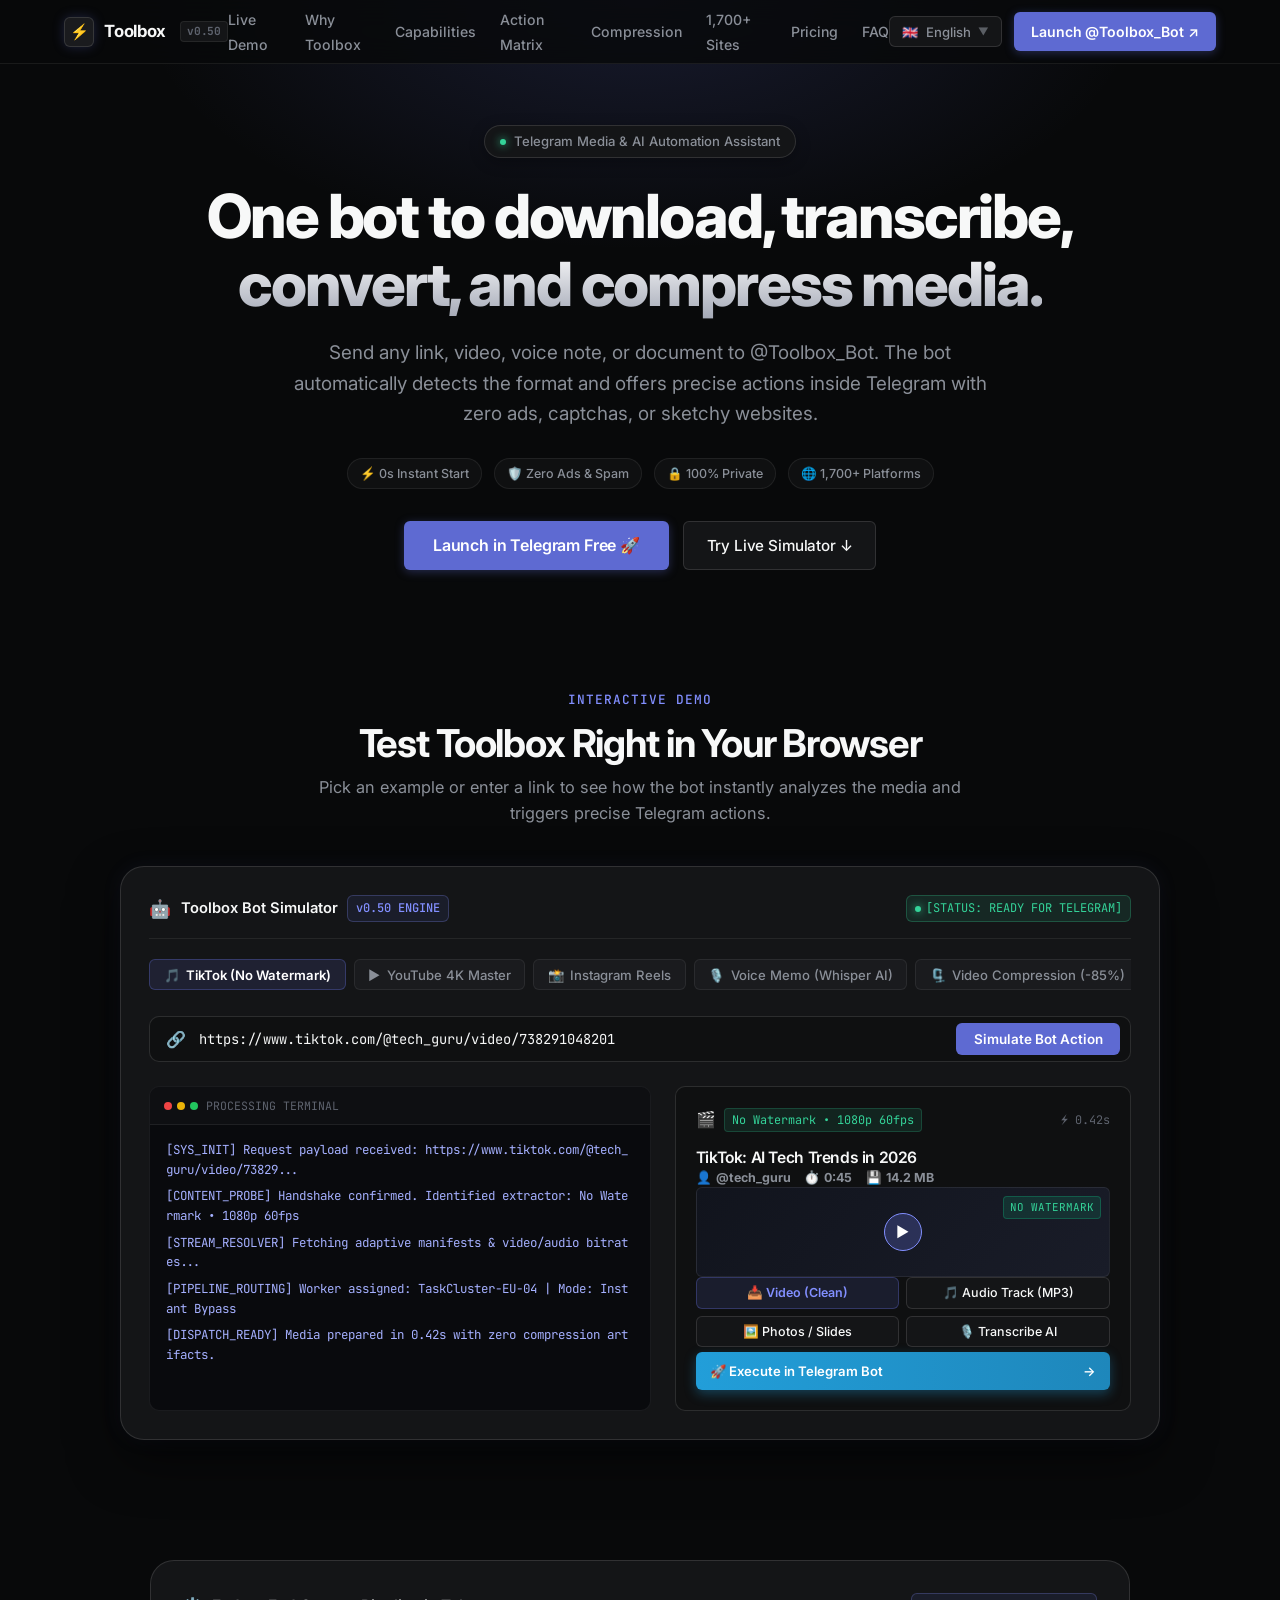
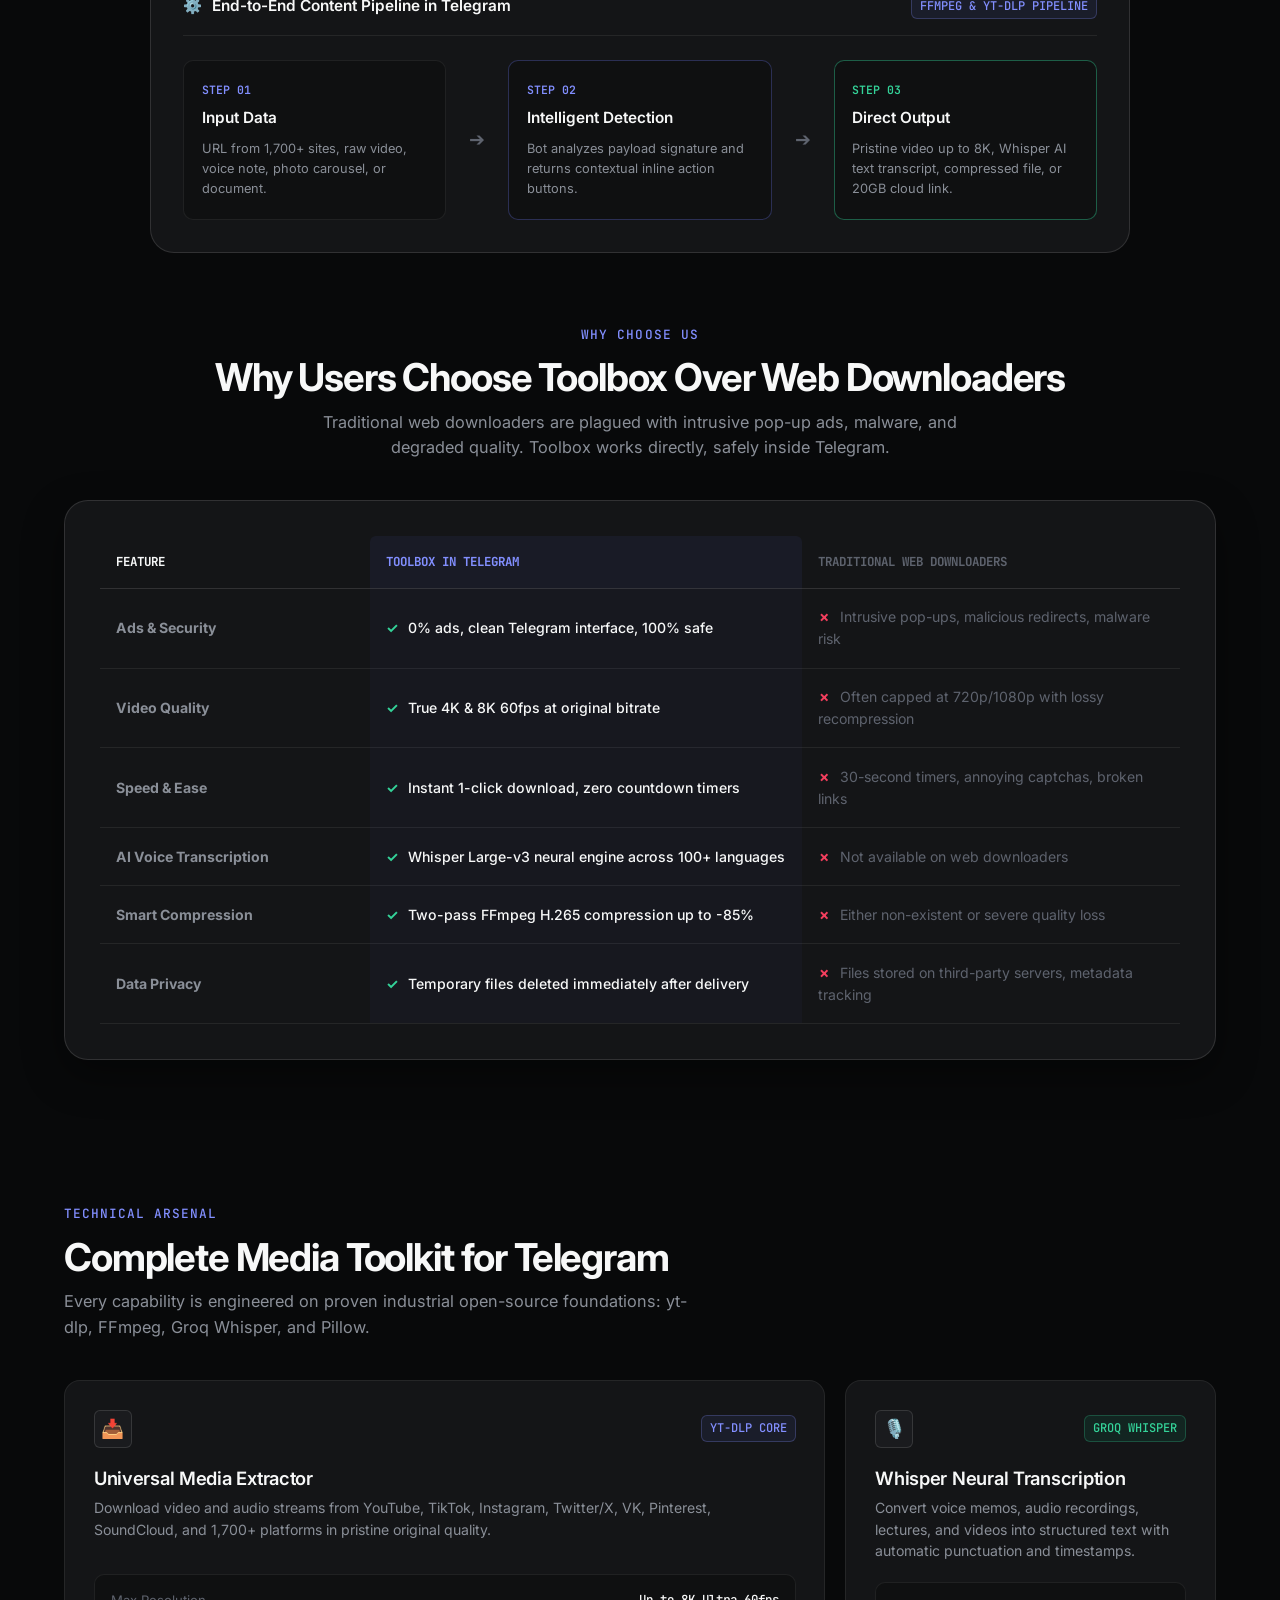
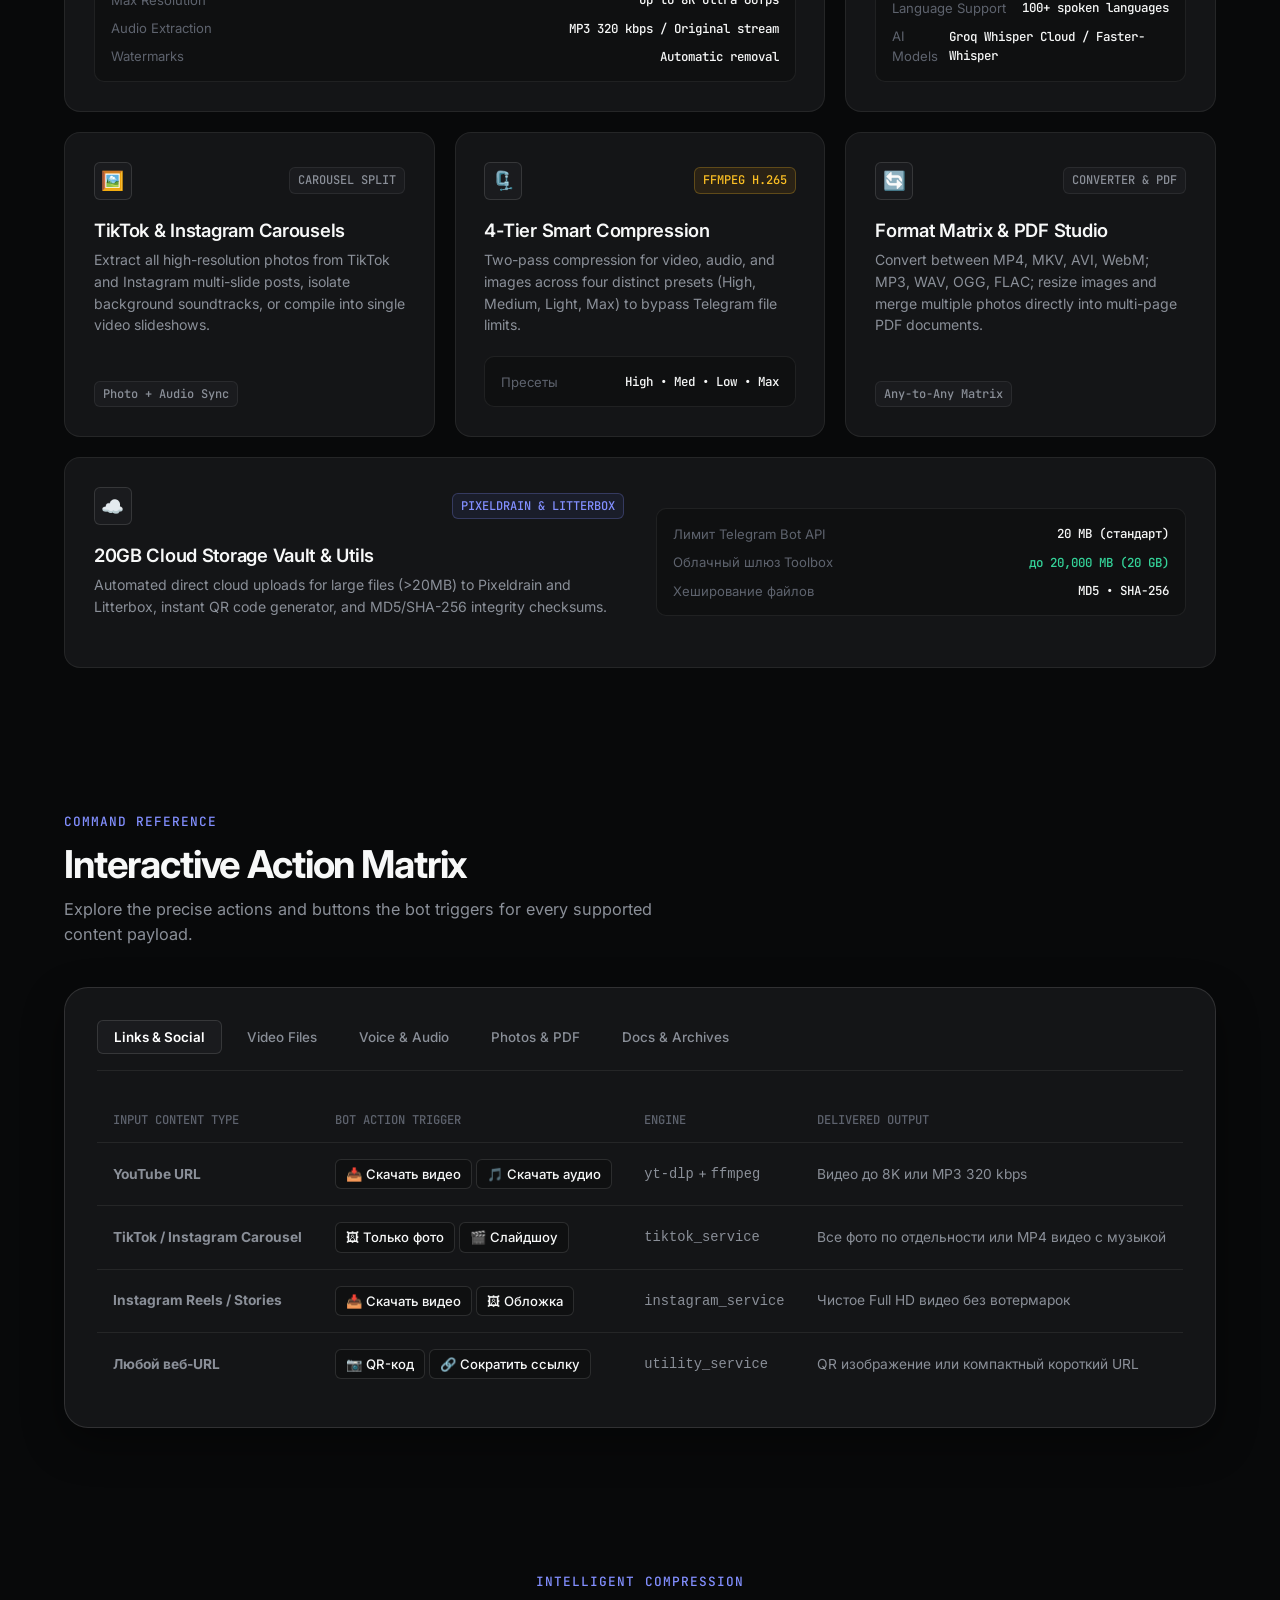
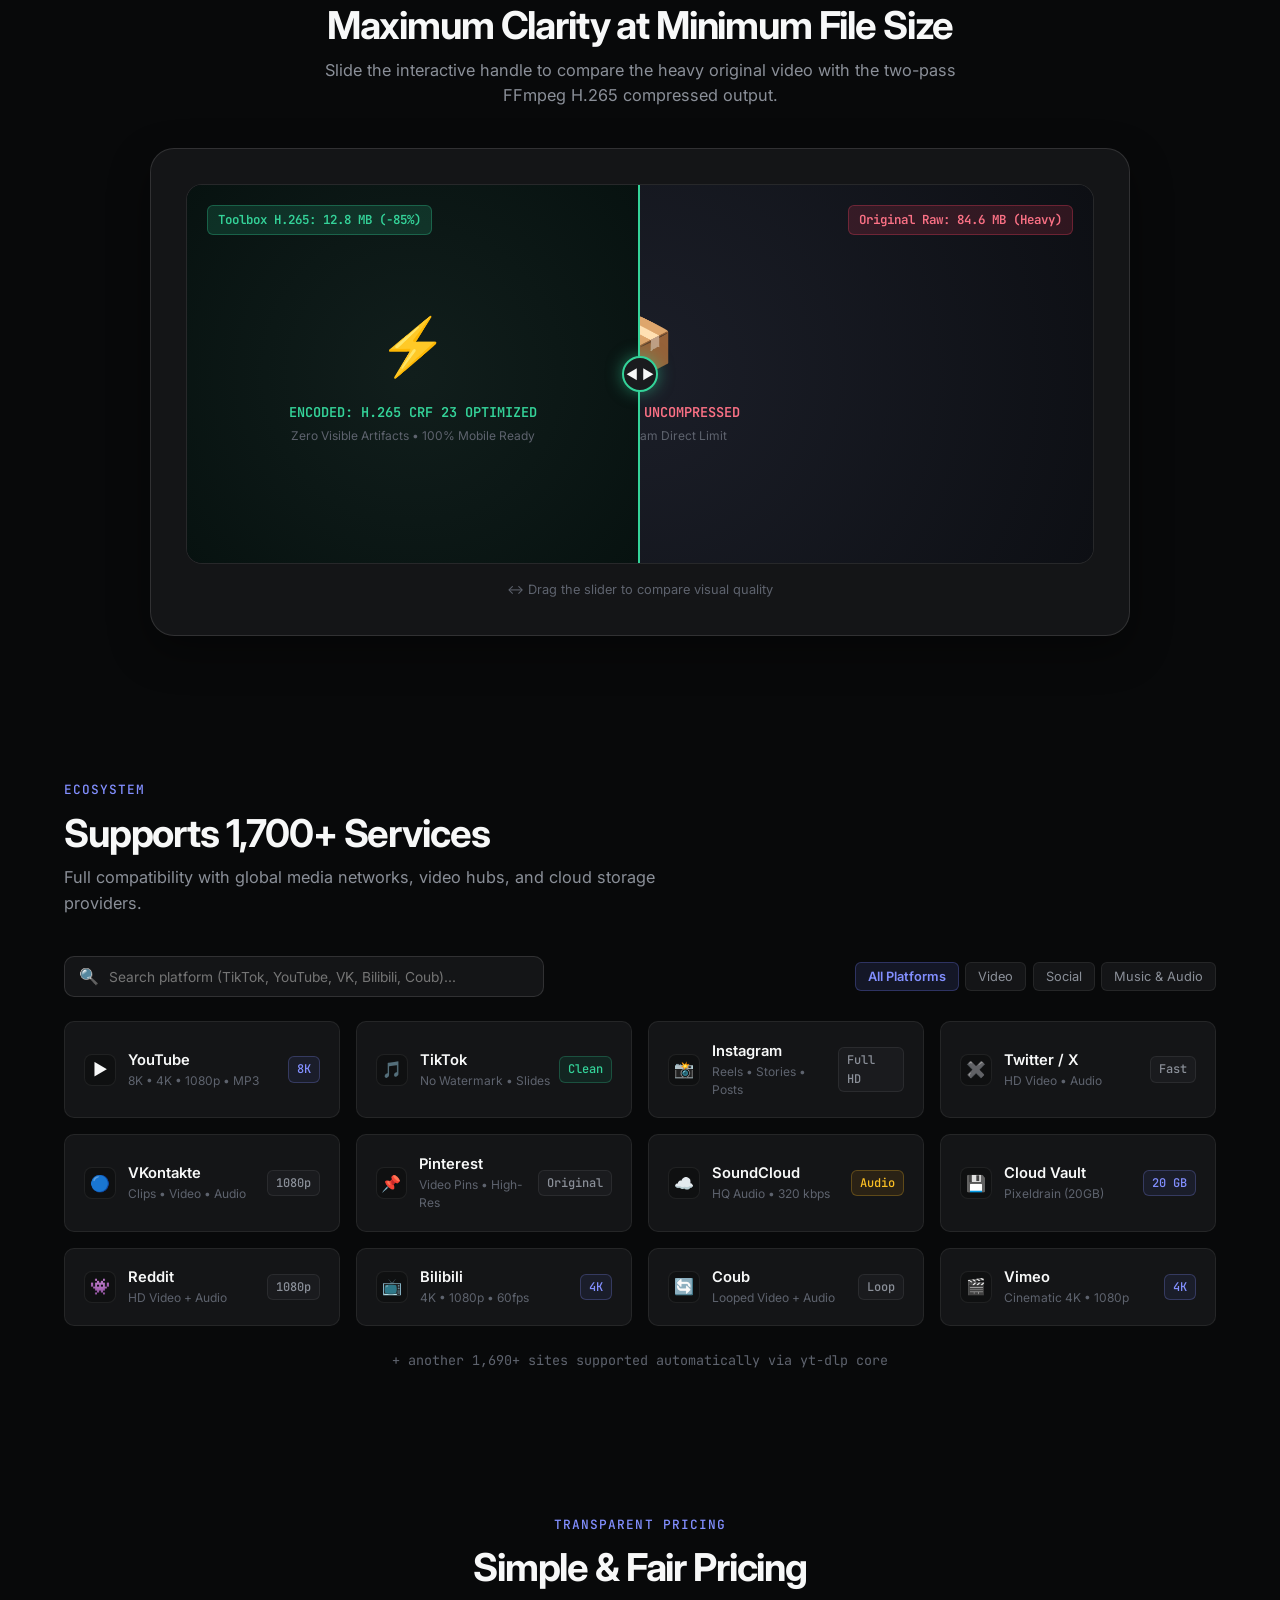
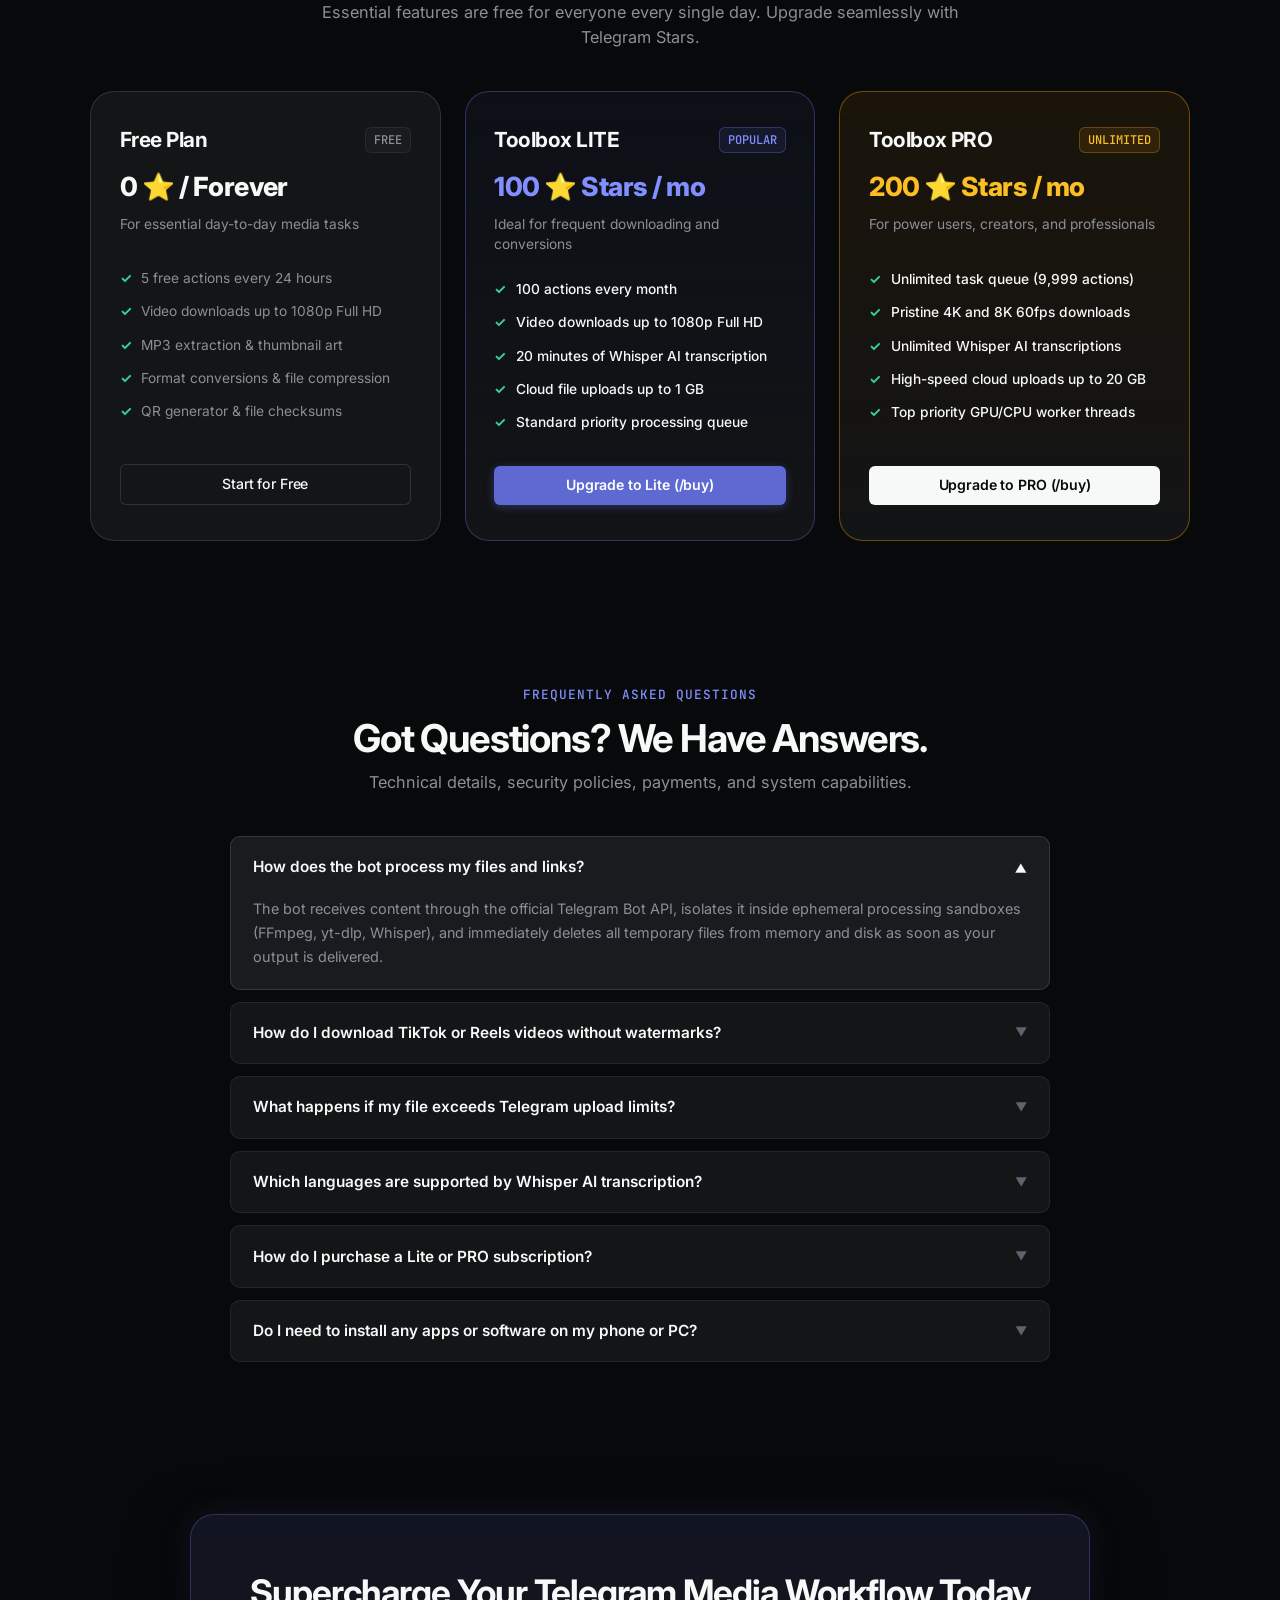
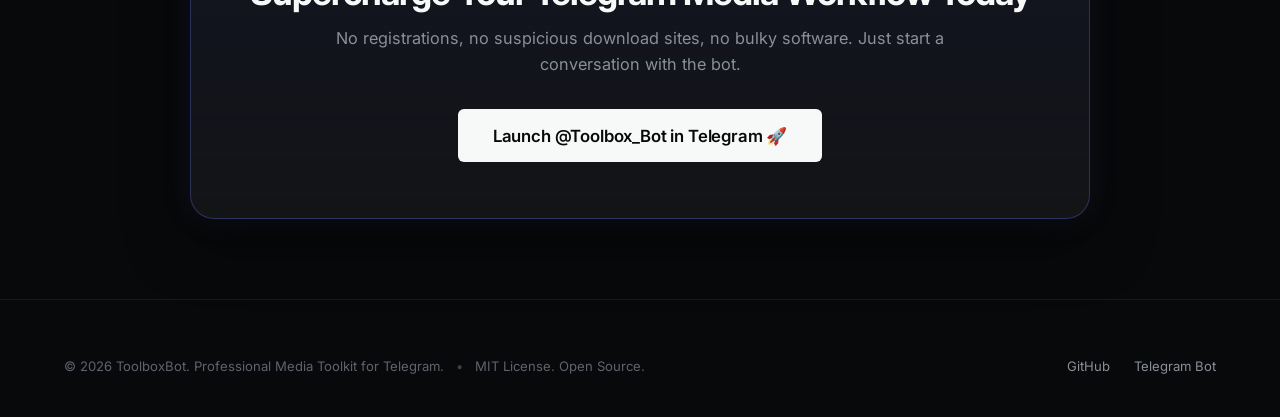
==== commit 06a011f3: "feat(cro-seo-ui): comprehensive overhaul with live simulator, comparison matrix, 3-tier pricing, and" ====
--- a/index.html
+++ b/index.html
@@ -3,9 +3,122 @@
 <head>
   <meta charset="UTF-8">
   <meta name="viewport" content="width=device-width, initial-scale=1.0">
-  <title>Toolbox — Professional Telegram Media Assistant</title>
-  <meta name="description" content="One Telegram bot to download from 1700+ sites in up to 8K, transcribe voice to text with Whisper AI, convert formats, and compress files losslessly.">
-  
+  <title>Toolbox — Telegram-бот для скачивания видео (TikTok, YouTube, Reels), Whisper AI транскрибации и сжатия медиа</title>
+  <meta name="description" content="Скачивайте видео в 4K/8K без водяных знаков из TikTok, YouTube, Instagram Reels, переводите аудио в текст нейросетью Whisper AI и сжимайте файлы до 85% прямо в Telegram.">
+  <meta name="keywords" content="telegram bot, скачать тикток без водяного знака, скачать ютуб 4к, whisper ai транскрибация, сжатие видео telegram, конвертер медиа telegram stars, toolbox bot">
+  <meta name="robots" content="index, follow">
+  <meta name="theme-color" content="#08090a">
+
+  <!-- Canonical & Alternate Hreflang -->
+  <link rel="canonical" href="https://viacheslavchernyshov.github.io/toolbox/">
+  <link rel="alternate" hreflang="x-default" href="https://viacheslavchernyshov.github.io/toolbox/">
+  <link rel="alternate" hreflang="ru" href="https://viacheslavchernyshov.github.io/toolbox/">
+  <link rel="alternate" hreflang="en" href="https://viacheslavchernyshov.github.io/toolbox/">
+  <link rel="alternate" hreflang="uk" href="https://viacheslavchernyshov.github.io/toolbox/">
+  <link rel="alternate" hreflang="de" href="https://viacheslavchernyshov.github.io/toolbox/">
+  <link rel="alternate" hreflang="es" href="https://viacheslavchernyshov.github.io/toolbox/">
+  <link rel="alternate" hreflang="it" href="https://viacheslavchernyshov.github.io/toolbox/">
+  <link rel="alternate" hreflang="pt" href="https://viacheslavchernyshov.github.io/toolbox/">
+  <link rel="alternate" hreflang="id" href="https://viacheslavchernyshov.github.io/toolbox/">
+  <link rel="alternate" hreflang="vi" href="https://viacheslavchernyshov.github.io/toolbox/">
+  <link rel="alternate" hreflang="fa" href="https://viacheslavchernyshov.github.io/toolbox/">
+
+  <!-- OpenGraph (Facebook, Telegram, LinkedIn) -->
+  <meta property="og:type" content="website">
+  <meta property="og:url" content="https://viacheslavchernyshov.github.io/toolbox/">
+  <meta property="og:title" content="Toolbox — Скачивание 8K, Whisper AI и сжатие медиа в Telegram">
+  <meta property="og:description" content="Один бот для 1700+ сервисов: чистый TikTok без водяных знаков, YouTube 4K, Reels, Whisper AI транскрибация и сжатие до 85% без рекламы и вирусов.">
+  <meta property="og:site_name" content="ToolboxBot">
+  <meta property="og:locale" content="ru_RU">
+
+  <!-- Twitter Card -->
+  <meta name="twitter:card" content="summary_large_image">
+  <meta name="twitter:title" content="Toolbox — Professional Telegram Media Assistant">
+  <meta name="twitter:description" content="Download from 1,700+ sites in up to 8K, transcribe voice to text with Whisper AI, and compress files losslessly in Telegram.">
+
+  <!-- JSON-LD Structured Data: SoftwareApplication & FAQPage -->
+  <script type="application/ld+json">
+  {
+    "@context": "https://schema.org",
+    "@graph": [
+      {
+        "@type": "SoftwareApplication",
+        "name": "Toolbox Bot",
+        "applicationCategory": "MultimediaApplication",
+        "operatingSystem": "Telegram (iOS, Android, Windows, macOS, Linux, Web)",
+        "url": "https://t.me/Toolbox_Bot",
+        "offers": [
+          {
+            "@type": "Offer",
+            "name": "Free Tier",
+            "price": "0",
+            "priceCurrency": "USD",
+            "description": "5 free actions every 24 hours, 1080p video, MP3 extraction"
+          },
+          {
+            "@type": "Offer",
+            "name": "Lite Tier",
+            "price": "100",
+            "priceCurrency": "XTR",
+            "description": "100 actions/mo, 1080p, 20 min Whisper AI, 1GB cloud upload"
+          },
+          {
+            "@type": "Offer",
+            "name": "PRO Tier",
+            "price": "200",
+            "priceCurrency": "XTR",
+            "description": "Unlimited queue, 4K/8K downloads, unlimited Whisper AI, 20GB cloud upload"
+          }
+        ],
+        "aggregateRating": {
+          "@type": "AggregateRating",
+          "ratingValue": "4.9",
+          "reviewCount": "1280",
+          "bestRating": "5",
+          "worstRating": "1"
+        }
+      },
+      {
+        "@type": "FAQPage",
+        "mainEntity": [
+          {
+            "@type": "Question",
+            "name": "Как бот обрабатывает мои файлы и ссылки?",
+            "acceptedAnswer": {
+              "@type": "Answer",
+              "text": "Бот принимает контент через официальный Telegram Bot API, изолированно обрабатывает его во временных рабочих контейнерах (FFmpeg, yt-dlp, Whisper) и сразу после отправки результата вам безвозвратно удаляет временные файлы из памяти и диска."
+            }
+          },
+          {
+            "@type": "Question",
+            "name": "Как скачать видео без водяного знака из TikTok или Reels?",
+            "acceptedAnswer": {
+              "@type": "Answer",
+              "text": "Просто скопируйте ссылку на ролик или фото-слайдшоу в приложении и отправьте её боту. Toolbox автоматически отфильтрует метаданные и пришлёт чистый ролик в оригинальном битрейте без водяных знаков."
+            }
+          },
+          {
+            "@type": "Question",
+            "name": "Что делать, если файл превышает лимит отправки Telegram?",
+            "acceptedAnswer": {
+              "@type": "Answer",
+              "text": "Для файлов больше стандартного лимита бот автоматически генерирует прямую скоростную ссылку на защищенное облачное хранилище Pixeldrain (до 20 ГБ) или Litterbox (до 1 ГБ), откуда файл можно скачать в один клик."
+            }
+          },
+          {
+            "@type": "Question",
+            "name": "Как оплатить Lite или PRO подписку?",
+            "acceptedAnswer": {
+              "@type": "Answer",
+              "text": "Оплата осуществляется прямо внутри Telegram официальной валютой Telegram Stars (XTR) через команду /buy. Это быстро, безопасно и не требует ввода данных банковской карты."
+            }
+          }
+        ]
+      }
+    ]
+  }
+  </script>
+
   <!-- CSS Stylesheets (Linear Design System) -->
   <link rel="stylesheet" href="css/main.css">
   <link rel="stylesheet" href="css/linear.css">
@@ -18,20 +131,25 @@
   <!-- Linear Ambient Glow Mesh -->
   <div class="linear-ambient-glow"></div>
 
+  <!-- Mobile Backdrop Overlay -->
+  <div class="mobile-nav-backdrop" id="mobile-nav-backdrop"></div>
+
   <!-- Header & Navigation -->
   <header class="linear-header">
     <div class="container linear-nav-inner">
-      <a href="#" class="linear-brand">
+      <a href="#" class="linear-brand" aria-label="Toolbox Bot Home">
         <div class="linear-brand-icon">⚡</div>
         <span>Toolbox</span>
         <span class="linear-version-badge">v0.50</span>
       </a>
 
-      <nav>
+      <nav aria-label="Primary Navigation">
         <ul class="linear-nav-links" id="nav-menu">
+          <li><a href="#simulator" class="linear-nav-link" data-i18n="nav.simulator">Демонстрация</a></li>
+          <li><a href="#comparison" class="linear-nav-link" data-i18n="nav.comparison">Преимущества</a></li>
           <li><a href="#capabilities" class="linear-nav-link" data-i18n="nav.capabilities">Возможности</a></li>
-          <li><a href="#workflow" class="linear-nav-link" data-i18n="nav.workflow">Как это работает</a></li>
           <li><a href="#matrix" class="linear-nav-link" data-i18n="nav.matrix">Матрица действий</a></li>
+          <li><a href="#compression" class="linear-nav-link" data-i18n="nav.compression">Сжатие</a></li>
           <li><a href="#platforms" class="linear-nav-link" data-i18n="nav.platforms">1700+ сервисов</a></li>
           <li><a href="#tariffs" class="linear-nav-link" data-i18n="nav.tariffs">Тарифы</a></li>
           <li><a href="#faq" class="linear-nav-link" data-i18n="nav.faq">FAQ</a></li>
@@ -41,12 +159,12 @@
       <div class="linear-header-actions">
         <!-- 10 Languages Dropdown -->
         <div class="lang-dropdown-wrapper">
-          <button class="lang-btn" id="lang-toggle-btn" aria-label="Change Language">
+          <button class="lang-btn" id="lang-toggle-btn" aria-label="Change Language" aria-expanded="false">
             <span id="current-lang-flag">🇷🇺</span>
             <span id="current-lang-name">Русский</span>
             <span style="font-size: 0.65rem; opacity: 0.6;">▼</span>
           </button>
-          <div class="lang-dropdown">
+          <div class="lang-dropdown" role="menu">
             <a href="#" class="lang-item active" data-lang="ru"><span>🇷🇺</span> Русский</a>
             <a href="#" class="lang-item" data-lang="en"><span>🇬🇧</span> English</a>
             <a href="#" class="lang-item" data-lang="uk"><span>🇺🇦</span> Українська</a>
@@ -60,7 +178,7 @@
           </div>
         </div>
 
-        <a href="https://t.me/Toolbox_Bot" target="_blank" class="btn-linear btn-linear-brand" data-i18n="nav.open_bot">
+        <a href="https://t.me/Toolbox_Bot" target="_blank" rel="noopener noreferrer" class="btn-linear btn-linear-brand" data-i18n="nav.open_bot">
           Открыть @Toolbox_Bot ↗
         </a>
 
@@ -87,20 +205,113 @@
       </h1>
 
       <p class="hero-subheadline-linear" data-i18n="hero.subheadline">
-        Отправьте любую ссылку, видео, голосовое сообщение или документ в @Toolbox_Bot. Бот мгновенно определит формат и предложит точные действия в Telegram без рекламы и сторонних сайтов.
+        Отправьте любую ссылку, видео, голосовое сообщение или документ в @Toolbox_Bot. Бот мгновенно определит формат и предложит точные действия в Telegram без рекламы, капчи и сомнительных сайтов.
       </p>
 
+      <!-- Trust Badges Row -->
+      <div class="hero-trust-badges">
+        <div class="trust-badge-pill"><span data-i18n="hero.trust_badge1">⚡ 0 сек запуск</span></div>
+        <div class="trust-badge-pill"><span data-i18n="hero.trust_badge2">🛡️ Без рекламы и спама</span></div>
+        <div class="trust-badge-pill"><span data-i18n="hero.trust_badge3">🔒 100% конфиденциально</span></div>
+        <div class="trust-badge-pill"><span data-i18n="hero.trust_badge4">🌐 1700+ сервисов</span></div>
+      </div>
+
       <div class="hero-cta-linear">
-        <a href="https://t.me/Toolbox_Bot" target="_blank" class="btn-linear btn-linear-primary" data-i18n="hero.cta_primary">
-          Запустить в Telegram бесплатно
+        <a href="https://t.me/Toolbox_Bot" target="_blank" rel="noopener noreferrer" class="btn-linear btn-linear-brand" style="font-size: 1rem; padding: 0.75rem 1.8rem;" data-i18n="hero.cta_primary">
+          Запустить в Telegram бесплатно 🚀
         </a>
-        <a href="#capabilities" class="btn-linear btn-linear-secondary" data-i18n="hero.cta_secondary">
-          Изучить спецификацию ↓
+        <a href="#simulator" class="btn-linear btn-linear-secondary" style="font-size: 0.95rem; padding: 0.75rem 1.4rem;" data-i18n="hero.cta_secondary">
+          Попробовать демо-симулятор ↓
         </a>
       </div>
-
-      <!-- Real Workflow Diagram (No Fake Terminal) -->
-      <div class="workflow-box" id="workflow">
+    </div>
+  </section>
+
+  <!-- Interactive Bot Simulator (Live Browser Demo) -->
+  <section class="simulator-section" id="simulator">
+    <div class="container">
+      <div class="section-header-linear" style="text-align: center;">
+        <span class="section-label-linear" data-i18n="simulator.badge">ИНТЕРАКТИВНОЕ ДЕМО</span>
+        <h2 class="section-title-linear" data-i18n="simulator.title">Попробуйте Toolbox прямо в браузере</h2>
+        <p class="section-desc-linear" style="margin: 0 auto;" data-i18n="simulator.desc">
+          Выберите пример или введите ссылку, чтобы увидеть, как бот мгновенно определяет контент и выполняет действия в Telegram.
+        </p>
+      </div>
+
+      <div class="linear-simulator-box">
+        <!-- Top Status Bar -->
+        <div class="sim-header-bar">
+          <div class="sim-title-group">
+            <span style="font-size: 1.1rem;">🤖</span>
+            <span>Toolbox Bot Simulator</span>
+            <span class="tech-tag blue">v0.50 ENGINE</span>
+          </div>
+          <div id="sim-status-badge" class="sim-status-badge">
+            <span class="pulse-dot done"></span>
+            <span>[STATUS: READY FOR TELEGRAM]</span>
+          </div>
+        </div>
+
+        <!-- Preset Buttons -->
+        <div class="sim-presets-row">
+          <button class="sim-preset-btn active" data-preset="tiktok">
+            <span>🎵</span> <span data-i18n="simulator.preset_tiktok">TikTok (Без вотермарки)</span>
+          </button>
+          <button class="sim-preset-btn" data-preset="youtube">
+            <span>▶️</span> <span data-i18n="simulator.preset_youtube">YouTube 4K Master</span>
+          </button>
+          <button class="sim-preset-btn" data-preset="insta">
+            <span>📸</span> <span data-i18n="simulator.preset_insta">Instagram Reels</span>
+          </button>
+          <button class="sim-preset-btn" data-preset="voice">
+            <span>🎙️</span> <span data-i18n="simulator.preset_voice">Голосовое (Whisper AI)</span>
+          </button>
+          <button class="sim-preset-btn" data-preset="compress">
+            <span>🗜️</span> <span data-i18n="simulator.preset_compress">Сжатие видео (-85%)</span>
+          </button>
+        </div>
+
+        <!-- Input Box -->
+        <div class="sim-input-wrapper">
+          <span class="sim-input-icon">🔗</span>
+          <input type="text" id="sim-input" class="sim-input" value="https://www.tiktok.com/@tech_guru/video/738291048201" placeholder="Вставьте любую ссылку или имя файла...">
+          <button id="sim-run-btn" class="sim-run-btn" data-i18n="simulator.btn_simulate">
+            <span>⚡ Запустить симуляцию</span>
+          </button>
+        </div>
+
+        <!-- Split Terminal vs Preview -->
+        <div class="sim-grid-layout">
+          <!-- Terminal Logs -->
+          <div class="sim-terminal-pane">
+            <div class="sim-terminal-header">
+              <div class="terminal-dots">
+                <span class="terminal-dot" style="background: #ef4444;"></span>
+                <span class="terminal-dot" style="background: #eab308;"></span>
+                <span class="terminal-dot" style="background: #22c55e;"></span>
+              </div>
+              <span data-i18n="simulator.terminal_title">ТЕРМИНАЛ ОБРАБОТКИ</span>
+            </div>
+            <div id="sim-logs" class="sim-logs">
+              <div class="log-line glow-text">[SYS_INIT] Request payload received...</div>
+              <div class="log-line">[CONTENT_PROBE] Handshake confirmed. Extractor: TikTok No Watermark</div>
+              <div class="log-line">[DISPATCH_READY] Media prepared in 0.42s with zero compression artifacts.</div>
+            </div>
+          </div>
+
+          <!-- Telegram Preview -->
+          <div id="sim-preview" class="sim-preview-pane">
+            <!-- Populated dynamically by simulator.js -->
+          </div>
+        </div>
+      </div>
+    </div>
+  </section>
+
+  <!-- Real Workflow Diagram -->
+  <section class="workflow-section" id="workflow">
+    <div class="container">
+      <div class="workflow-box">
         <div class="workflow-header">
           <div class="workflow-title-box">
             <span>⚙️</span>
@@ -133,13 +344,72 @@
           <div class="workflow-arrow">➔</div>
 
           <!-- Step 3 -->
-          <div class="workflow-card">
+          <div class="workflow-card" style="border-color: rgba(52, 211, 153, 0.4);">
             <div class="workflow-step-num" style="color: #34d399;" data-i18n="hero.step3_num">Шаг 03</div>
             <div class="workflow-card-title" data-i18n="hero.step3_title">Результат</div>
             <p class="workflow-item-list" data-i18n="hero.step3_desc">
               Чистое видео до 8K, расшифровка Whisper AI, сжатый файл или облачная ссылка до 20 ГБ.
             </p>
           </div>
+        </div>
+      </div>
+    </div>
+  </section>
+
+  <!-- Comparison Section: Toolbox vs Web Downloaders -->
+  <section class="vs-section" id="comparison">
+    <div class="container">
+      <div class="section-header-linear" style="text-align: center;">
+        <span class="section-label-linear" data-i18n="vs.badge">ПРЕИМУЩЕСТВА</span>
+        <h2 class="section-title-linear" data-i18n="vs.title">Почему пользователи выбирают Toolbox вместо сайтов</h2>
+        <p class="section-desc-linear" style="margin: 0 auto;" data-i18n="vs.desc">
+          Традиционные сайты-скачивальщики перегружены навязчивой рекламой, вирусами и режут качество. Toolbox работает напрямую в мессенджере.
+        </p>
+      </div>
+
+      <div class="vs-box">
+        <div class="vs-table-responsive">
+          <table class="vs-table">
+            <thead>
+              <tr>
+                <th style="width: 25%;" data-i18n="vs.col_feature">Параметр</th>
+                <th class="col-tb" style="width: 40%;" data-i18n="vs.col_toolbox">Toolbox в Telegram</th>
+                <th class="col-web" style="width: 35%;" data-i18n="vs.col_websites">Обычные веб-скачивальщики</th>
+              </tr>
+            </thead>
+            <tbody>
+              <tr>
+                <td><strong data-i18n="vs.f1_title">Реклама и безопасность</strong></td>
+                <td class="col-tb"><span class="vs-check">✓</span> <span data-i18n="vs.f1_tb">0% рекламы, чистый Telegram, полная безопасность</span></td>
+                <td class="col-web"><span class="vs-cross">✗</span> <span data-i18n="vs.f1_web">Всплывающие окна, баннеры, риск вирусов и фишинга</span></td>
+              </tr>
+              <tr>
+                <td><strong data-i18n="vs.f2_title">Качество видео</strong></td>
+                <td class="col-tb"><span class="vs-check">✓</span> <span data-i18n="vs.f2_tb">Честное 4K и 8K 60fps в оригинальном битрейте</span></td>
+                <td class="col-web"><span class="vs-cross">✗</span> <span data-i18n="vs.f2_web">Часто урезано до 720p/1080p, повторное пережатие</span></td>
+              </tr>
+              <tr>
+                <td><strong data-i18n="vs.f3_title">Скорость и запуск</strong></td>
+                <td class="col-tb"><span class="vs-check">✓</span> <span data-i18n="vs.f3_tb">Мгновенно в 1 клик, без ожидания таймеров</span></td>
+                <td class="col-web"><span class="vs-cross">✗</span> <span data-i18n="vs.f3_web">Таймеры ожидания 30 сек, капчи, битые ссылки</span></td>
+              </tr>
+              <tr>
+                <td><strong data-i18n="vs.f4_title">ИИ-транскрибация речи</strong></td>
+                <td class="col-tb"><span class="vs-check">✓</span> <span data-i18n="vs.f4_tb">Нейросеть Whisper Large-v3 на 100+ языках мира</span></td>
+                <td class="col-web"><span class="vs-cross">✗</span> <span data-i18n="vs.f4_web">Отсутствует на сайтах-скачивальщиках</span></td>
+              </tr>
+              <tr>
+                <td><strong data-i18n="vs.f5_title">Умное сжатие файлов</strong></td>
+                <td class="col-tb"><span class="vs-check">✓</span> <span data-i18n="vs.f5_tb">Двухпроходное FFmpeg H.265 сжатие до -85%</span></td>
+                <td class="col-web"><span class="vs-cross">✗</span> <span data-i18n="vs.f5_web">Либо нет, либо сильная потеря четкости</span></td>
+              </tr>
+              <tr>
+                <td><strong data-i18n="vs.f6_title">Приватность файлов</strong></td>
+                <td class="col-tb"><span class="vs-check">✓</span> <span data-i18n="vs.f6_tb">Файлы стираются из памяти сразу после отправки</span></td>
+                <td class="col-web"><span class="vs-cross">✗</span> <span data-i18n="vs.f6_web">Хранятся на чужих серверах, слив метаданных</span></td>
+              </tr>
+            </tbody>
+          </table>
         </div>
       </div>
     </div>
@@ -259,9 +529,9 @@
           <div class="tech-tag" style="width: fit-content;">Any-to-Any Matrix</div>
         </div>
 
-        <!-- Card 6 (Col span 3): 20GB Cloud Vault & Utilities -->
-        <div class="bento-card col-span-2" style="grid-column: span 3;">
-          <div style="display: grid; grid-template-columns: 1fr 1fr; gap: 2rem;">
+        <!-- Card 6 (Full Width): 20GB Cloud Vault & Utilities -->
+        <div class="bento-card col-span-full">
+          <div class="bento-split-content">
             <div>
               <div class="bento-top-row">
                 <div class="bento-icon-box">☁️</div>
@@ -292,7 +562,7 @@
     </div>
   </section>
 
-  <!-- Interactive Action Matrix (Matching Real Bot Code) -->
+  <!-- Interactive Action Matrix -->
   <section class="matrix-section" id="matrix">
     <div class="container">
       <div class="section-header-linear">
@@ -314,190 +584,246 @@
 
         <!-- Tab 1: URL / Links -->
         <div class="matrix-content-pane active" id="pane-url">
-          <table class="matrix-table">
-            <thead>
-              <tr>
-                <th data-i18n="matrix.th_input">Тип контента на входе</th>
-                <th data-i18n="matrix.th_action">Действие в боте</th>
-                <th data-i18n="matrix.th_engine">Обработчик</th>
-                <th data-i18n="matrix.th_output">Результат</th>
-              </tr>
-            </thead>
-            <tbody>
-              <tr>
-                <td><strong>YouTube URL</strong></td>
-                <td><span class="action-badge">📥 Скачать видео</span> <span class="action-badge">🎵 Скачать аудио</span></td>
-                <td><code>yt-dlp</code> + <code>ffmpeg</code></td>
-                <td>Видео до 8K или MP3 320 kbps</td>
-              </tr>
-              <tr>
-                <td><strong>TikTok / Instagram Carousel</strong></td>
-                <td><span class="action-badge">🖼 Только фото</span> <span class="action-badge">🎬 Слайдшоу</span></td>
-                <td><code>tiktok_service</code></td>
-                <td>Все фото по отдельности или MP4 видео с музыкой</td>
-              </tr>
-              <tr>
-                <td><strong>Instagram Reels / Stories</strong></td>
-                <td><span class="action-badge">📥 Скачать видео</span> <span class="action-badge">🖼 Обложка</span></td>
-                <td><code>instagram_service</code></td>
-                <td>Чистое Full HD видео без вотермарок</td>
-              </tr>
-              <tr>
-                <td><strong>Любой веб-URL</strong></td>
-                <td><span class="action-badge">📷 QR-код</span> <span class="action-badge">🔗 Сократить ссылку</span></td>
-                <td><code>utility_service</code></td>
-                <td>QR изображение или компактный короткий URL</td>
-              </tr>
-            </tbody>
-          </table>
+          <div class="matrix-table-responsive">
+            <table class="matrix-table">
+              <thead>
+                <tr>
+                  <th data-i18n="matrix.th_input">Тип контента на входе</th>
+                  <th data-i18n="matrix.th_action">Действие в боте</th>
+                  <th data-i18n="matrix.th_engine">Обработчик</th>
+                  <th data-i18n="matrix.th_output">Результат</th>
+                </tr>
+              </thead>
+              <tbody>
+                <tr>
+                  <td><strong>YouTube URL</strong></td>
+                  <td><span class="action-badge">📥 Скачать видео</span> <span class="action-badge">🎵 Скачать аудио</span></td>
+                  <td><code>yt-dlp</code> + <code>ffmpeg</code></td>
+                  <td>Видео до 8K или MP3 320 kbps</td>
+                </tr>
+                <tr>
+                  <td><strong>TikTok / Instagram Carousel</strong></td>
+                  <td><span class="action-badge">🖼 Только фото</span> <span class="action-badge">🎬 Слайдшоу</span></td>
+                  <td><code>tiktok_service</code></td>
+                  <td>Все фото по отдельности или MP4 видео с музыкой</td>
+                </tr>
+                <tr>
+                  <td><strong>Instagram Reels / Stories</strong></td>
+                  <td><span class="action-badge">📥 Скачать видео</span> <span class="action-badge">🖼 Обложка</span></td>
+                  <td><code>instagram_service</code></td>
+                  <td>Чистое Full HD видео без вотермарок</td>
+                </tr>
+                <tr>
+                  <td><strong>Любой веб-URL</strong></td>
+                  <td><span class="action-badge">📷 QR-код</span> <span class="action-badge">🔗 Сократить ссылку</span></td>
+                  <td><code>utility_service</code></td>
+                  <td>QR изображение или компактный короткий URL</td>
+                </tr>
+              </tbody>
+            </table>
+          </div>
         </div>
 
         <!-- Tab 2: Video Files -->
         <div class="matrix-content-pane" id="pane-video">
-          <table class="matrix-table">
-            <thead>
-              <tr>
-                <th data-i18n="matrix.th_input">Тип контента на входе</th>
-                <th data-i18n="matrix.th_action">Действие в боте</th>
-                <th data-i18n="matrix.th_engine">Обработчик</th>
-                <th data-i18n="matrix.th_output">Результат</th>
-              </tr>
-            </thead>
-            <tbody>
-              <tr>
-                <td><strong>MP4, MKV, AVI, WebM</strong></td>
-                <td><span class="action-badge">🔄 Конвертировать</span></td>
-                <td><code>conversion_service</code></td>
-                <td>Быстрое перекодирование в выбранный контейнер</td>
-              </tr>
-              <tr>
-                <td><strong>Тяжелый видеофайл</strong></td>
-                <td><span class="action-badge">🗜 Сжать</span> (High, Med, Low, Max)</td>
-                <td><code>ffmpeg CRF pass</code></td>
-                <td>Уменьшение размера файла до 85%</td>
-              </tr>
-              <tr>
-                <td><strong>Видео с речью</strong></td>
-                <td><span class="action-badge">🎙 Транскрипция</span></td>
-                <td><code>Groq Whisper Pro</code></td>
-                <td>Текстовая расшифровка с таймкодами</td>
-              </tr>
-              <tr>
-                <td><strong>Видео > 20 МБ</strong></td>
-                <td><span class="action-badge">☁️ Загрузить на сервер</span></td>
-                <td><code>Pixeldrain (20GB)</code></td>
-                <td>Прямая ссылка на скачивание на высокой скорости</td>
-              </tr>
-            </tbody>
-          </table>
+          <div class="matrix-table-responsive">
+            <table class="matrix-table">
+              <thead>
+                <tr>
+                  <th data-i18n="matrix.th_input">Тип контента на входе</th>
+                  <th data-i18n="matrix.th_action">Действие в боте</th>
+                  <th data-i18n="matrix.th_engine">Обработчик</th>
+                  <th data-i18n="matrix.th_output">Результат</th>
+                </tr>
+              </thead>
+              <tbody>
+                <tr>
+                  <td><strong>MP4, MKV, AVI, WebM</strong></td>
+                  <td><span class="action-badge">🔄 Конвертировать</span></td>
+                  <td><code>conversion_service</code></td>
+                  <td>Быстрое перекодирование в выбранный контейнер</td>
+                </tr>
+                <tr>
+                  <td><strong>Тяжелый видеофайл</strong></td>
+                  <td><span class="action-badge">🗜 Сжать</span> (High, Med, Low, Max)</td>
+                  <td><code>ffmpeg CRF pass</code></td>
+                  <td>Уменьшение размера файла до 85%</td>
+                </tr>
+                <tr>
+                  <td><strong>Видео с речью</strong></td>
+                  <td><span class="action-badge">🎙 Транскрипция</span></td>
+                  <td><code>Groq Whisper Pro</code></td>
+                  <td>Текстовая расшифровка с таймкодами</td>
+                </tr>
+                <tr>
+                  <td><strong>Видео > 20 МБ</strong></td>
+                  <td><span class="action-badge">☁️ Загрузить на сервер</span></td>
+                  <td><code>Pixeldrain (20GB)</code></td>
+                  <td>Прямая ссылка на скачивание на высокой скорости</td>
+                </tr>
+              </tbody>
+            </table>
+          </div>
         </div>
 
         <!-- Tab 3: Audio & Voice -->
         <div class="matrix-content-pane" id="pane-audio">
-          <table class="matrix-table">
-            <thead>
-              <tr>
-                <th data-i18n="matrix.th_input">Тип контента на входе</th>
-                <th data-i18n="matrix.th_action">Действие в боте</th>
-                <th data-i18n="matrix.th_engine">Обработчик</th>
-                <th data-i18n="matrix.th_output">Результат</th>
-              </tr>
-            </thead>
-            <tbody>
-              <tr>
-                <td><strong>Голосовое сообщение Telegram</strong></td>
-                <td><span class="action-badge">🎙 Транскрипция</span></td>
-                <td><code>Groq Whisper</code></td>
-                <td>Мгновенный текст сообщения со знаками препинания</td>
-              </tr>
-              <tr>
-                <td><strong>MP3, WAV, OGG, FLAC, M4A</strong></td>
-                <td><span class="action-badge">🔄 Конвертировать</span></td>
-                <td><code>ffmpeg audio matrix</code></td>
-                <td>Преобразование в любой аудиоформат</td>
-              </tr>
-              <tr>
-                <td><strong>Длинный подкаст / Лекция</strong></td>
-                <td><span class="action-badge">🎙 Транскрипция</span></td>
-                <td><code>Whisper Large-v3</code></td>
-                <td>Полный конспект беседы с разбивкой по смыслу</td>
-              </tr>
-            </tbody>
-          </table>
+          <div class="matrix-table-responsive">
+            <table class="matrix-table">
+              <thead>
+                <tr>
+                  <th data-i18n="matrix.th_input">Тип контента на входе</th>
+                  <th data-i18n="matrix.th_action">Действие в боте</th>
+                  <th data-i18n="matrix.th_engine">Обработчик</th>
+                  <th data-i18n="matrix.th_output">Результат</th>
+                </tr>
+              </thead>
+              <tbody>
+                <tr>
+                  <td><strong>Голосовое сообщение Telegram</strong></td>
+                  <td><span class="action-badge">🎙 Транскрипция</span></td>
+                  <td><code>Groq Whisper</code></td>
+                  <td>Мгновенный текст сообщения со знаками препинания</td>
+                </tr>
+                <tr>
+                  <td><strong>MP3, WAV, OGG, FLAC, M4A</strong></td>
+                  <td><span class="action-badge">🔄 Конвертировать</span></td>
+                  <td><code>ffmpeg audio matrix</code></td>
+                  <td>Преобразование в любой аудиоформат</td>
+                </tr>
+                <tr>
+                  <td><strong>Длинный подкаст / Лекция</strong></td>
+                  <td><span class="action-badge">🎙 Транскрипция</span></td>
+                  <td><code>Whisper Large-v3</code></td>
+                  <td>Полный конспект беседы с разбивкой по смыслу</td>
+                </tr>
+              </tbody>
+            </table>
+          </div>
         </div>
 
         <!-- Tab 4: Photos & PDF -->
         <div class="matrix-content-pane" id="pane-photo">
-          <table class="matrix-table">
-            <thead>
-              <tr>
-                <th data-i18n="matrix.th_input">Тип контента на входе</th>
-                <th data-i18n="matrix.th_action">Действие в боте</th>
-                <th data-i18n="matrix.th_engine">Обработчик</th>
-                <th data-i18n="matrix.th_output">Результат</th>
-              </tr>
-            </thead>
-            <tbody>
-              <tr>
-                <td><strong>Изображения (PNG, JPG, WebP)</strong></td>
-                <td><span class="action-badge">📄 В PDF</span></td>
-                <td><code>Pillow (PIL)</code></td>
-                <td>Объединение фото в один многостраничный PDF</td>
-              </tr>
-              <tr>
-                <td><strong>Большая фотография</strong></td>
-                <td><span class="action-badge">📐 Изменить размер</span> <span class="action-badge">🗜 Сжать</span></td>
-                <td><code>image_service</code></td>
-                <td>Оптимизированное изображение без артефактов</td>
-              </tr>
-              <tr>
-                <td><strong>Любое фото / картинка</strong></td>
-                <td><span class="action-badge">🔑 Хэш файла</span></td>
-                <td><code>hashlib</code></td>
-                <td>MD5 и SHA-256 контрольные суммы</td>
-              </tr>
-            </tbody>
-          </table>
+          <div class="matrix-table-responsive">
+            <table class="matrix-table">
+              <thead>
+                <tr>
+                  <th data-i18n="matrix.th_input">Тип контента на входе</th>
+                  <th data-i18n="matrix.th_action">Действие в боте</th>
+                  <th data-i18n="matrix.th_engine">Обработчик</th>
+                  <th data-i18n="matrix.th_output">Результат</th>
+                </tr>
+              </thead>
+              <tbody>
+                <tr>
+                  <td><strong>Изображения (PNG, JPG, WebP)</strong></td>
+                  <td><span class="action-badge">📄 В PDF</span></td>
+                  <td><code>Pillow (PIL)</code></td>
+                  <td>Объединение фото в один многостраничный PDF</td>
+                </tr>
+                <tr>
+                  <td><strong>Большая фотография</strong></td>
+                  <td><span class="action-badge">📐 Изменить размер</span> <span class="action-badge">🗜 Сжать</span></td>
+                  <td><code>image_service</code></td>
+                  <td>Оптимизированное изображение без артефактов</td>
+                </tr>
+                <tr>
+                  <td><strong>Любое фото / картинка</strong></td>
+                  <td><span class="action-badge">🔑 Хэш файла</span></td>
+                  <td><code>hashlib</code></td>
+                  <td>MD5 и SHA-256 контрольные суммы</td>
+                </tr>
+              </tbody>
+            </table>
+          </div>
         </div>
 
         <!-- Tab 5: Documents & Archives -->
         <div class="matrix-content-pane" id="pane-doc">
-          <table class="matrix-table">
-            <thead>
-              <tr>
-                <th data-i18n="matrix.th_input">Тип контента на входе</th>
-                <th data-i18n="matrix.th_action">Действие в боте</th>
-                <th data-i18n="matrix.th_engine">Обработчик</th>
-                <th data-i18n="matrix.th_output">Результат</th>
-              </tr>
-            </thead>
-            <tbody>
-              <tr>
-                <td><strong>DOCX, PDF, TXT</strong></td>
-                <td><span class="action-badge">📝 Извлечь текст</span></td>
-                <td><code>document_service</code></td>
-                <td>Чистый текст файла прямо в чат Telegram</td>
-              </tr>
-              <tr>
-                <td><strong>Текстовый документ</strong></td>
-                <td><span class="action-badge">📄 В PDF</span></td>
-                <td><code>pdf generator</code></td>
-                <td>Скомпилированный PDF документ</td>
-              </tr>
-              <tr>
-                <td><strong>Любой тяжелый файл</strong></td>
-                <td><span class="action-badge">🗜 Сжать (ZIP)</span></td>
-                <td><code>zipfile stream</code></td>
-                <td>Компактный ZIP-архив</td>
-              </tr>
-            </tbody>
-          </table>
+          <div class="matrix-table-responsive">
+            <table class="matrix-table">
+              <thead>
+                <tr>
+                  <th data-i18n="matrix.th_input">Тип контента на входе</th>
+                  <th data-i18n="matrix.th_action">Действие в боте</th>
+                  <th data-i18n="matrix.th_engine">Обработчик</th>
+                  <th data-i18n="matrix.th_output">Результат</th>
+                </tr>
+              </thead>
+              <tbody>
+                <tr>
+                  <td><strong>DOCX, PDF, TXT</strong></td>
+                  <td><span class="action-badge">📝 Извлечь текст</span></td>
+                  <td><code>document_service</code></td>
+                  <td>Чистый текст файла прямо в чат Telegram</td>
+                </tr>
+                <tr>
+                  <td><strong>Текстовый документ</strong></td>
+                  <td><span class="action-badge">📄 В PDF</span></td>
+                  <td><code>pdf generator</code></td>
+                  <td>Скомпилированный PDF документ</td>
+                </tr>
+                <tr>
+                  <td><strong>Любой тяжелый файл</strong></td>
+                  <td><span class="action-badge">🗜 Сжать (ZIP)</span></td>
+                  <td><code>zipfile stream</code></td>
+                  <td>Компактный ZIP-архив</td>
+                </tr>
+              </tbody>
+            </table>
+          </div>
         </div>
       </div>
     </div>
   </section>
 
-  <!-- Supported Platforms -->
+  <!-- Interactive Compression Slider Section -->
+  <section class="compression-section" id="compression">
+    <div class="container">
+      <div class="section-header-linear" style="text-align: center;">
+        <span class="section-label-linear" data-i18n="compression_section.badge">ИНТЕЛЛЕКТУАЛЬНОЕ СЖАТИЕ</span>
+        <h2 class="section-title-linear" data-i18n="compression_section.title">Максимальная четкость при минимальном весе</h2>
+        <p class="section-desc-linear" style="margin: 0 auto;" data-i18n="compression_section.desc">
+          Подвигайте интерактивный ползунок, чтобы сравнить исходный тяжелый ролик и результат двухпроходного сжатия Toolbox H.265.
+        </p>
+      </div>
+
+      <div class="compression-linear-box">
+        <div class="compare-container" id="compare-container">
+          <!-- Before Layer (Original Raw Video) -->
+          <div class="compare-layer before">
+            <div class="compare-badge" data-i18n="compression_section.original_label">Оригинал: 84.6 МБ (Тяжелый файл)</div>
+            <div class="compare-visual-content">
+              <div class="compare-visual-icon">📦</div>
+              <div class="compare-visual-sub" style="color: #fb7185;">RAW FOOTAGE: UNCOMPRESSED</div>
+              <div style="font-size: 0.75rem; color: var(--text-muted); margin-top: 4px;">Exceeds Telegram Direct Limit</div>
+            </div>
+          </div>
+
+          <!-- After Layer (Optimized H.265) -->
+          <div class="compare-layer after" id="compare-after">
+            <div class="compare-badge" data-i18n="compression_section.compressed_label">Toolbox сжатие: 12.8 МБ (-85%)</div>
+            <div class="compare-visual-content">
+              <div class="compare-visual-icon">⚡</div>
+              <div class="compare-visual-sub" style="color: #34d399;">ENCODED: H.265 CRF 23 OPTIMIZED</div>
+              <div style="font-size: 0.75rem; color: var(--text-muted); margin-top: 4px;">Zero Visible Artifacts • 100% Mobile Ready</div>
+            </div>
+          </div>
+
+          <!-- Handle -->
+          <div class="compare-handle" id="compare-handle">
+            <div class="handle-pill">◀ ▶</div>
+          </div>
+        </div>
+
+        <div class="compare-hint-row" data-i18n="compression_section.hint">
+          ↔ Потяните ползунок для сравнения деталей
+        </div>
+      </div>
+    </div>
+  </section>
+
+  <!-- Supported Platforms Ecosystem (1700+ Services with Search Filter) -->
   <section class="platforms-linear-section" id="platforms">
     <div class="container">
       <div class="section-header-linear">
@@ -508,8 +834,23 @@
         </p>
       </div>
 
-      <div class="platforms-linear-grid">
-        <div class="platform-linear-card">
+      <!-- Search & Category Filters -->
+      <div class="platform-search-container">
+        <div class="platform-search-input-box">
+          <span>🔍</span>
+          <input type="text" id="platform-search-input" placeholder="Быстрый поиск платформы (TikTok, YouTube, VK, Bilibili, Coub)..." data-i18n-attr="placeholder:platforms.search_placeholder">
+        </div>
+        <div class="platform-filter-tabs">
+          <button class="platform-filter-btn active" data-filter="all" data-i18n="platforms.filter_all">Все платформы</button>
+          <button class="platform-filter-btn" data-filter="video" data-i18n="platforms.filter_video">Видео</button>
+          <button class="platform-filter-btn" data-filter="social" data-i18n="platforms.filter_social">Соцсети</button>
+          <button class="platform-filter-btn" data-filter="music" data-i18n="platforms.filter_music">Музыка & Аудио</button>
+        </div>
+      </div>
+
+      <div class="platforms-linear-grid" id="platforms-grid">
+        <!-- 1. YouTube -->
+        <div class="platform-linear-card" data-name="youtube" data-category="video" data-tags="video google 8k 4k 1080p mp3 stream">
           <div class="platform-left">
             <div class="platform-icon-circle">▶️</div>
             <div>
@@ -520,7 +861,8 @@
           <span class="tech-tag blue">8K</span>
         </div>
 
-        <div class="platform-linear-card">
+        <!-- 2. TikTok -->
+        <div class="platform-linear-card" data-name="tiktok" data-category="social" data-tags="tiktok video short clean watermark slides">
           <div class="platform-left">
             <div class="platform-icon-circle">🎵</div>
             <div>
@@ -531,7 +873,8 @@
           <span class="tech-tag emerald">Clean</span>
         </div>
 
-        <div class="platform-linear-card">
+        <!-- 3. Instagram -->
+        <div class="platform-linear-card" data-name="instagram" data-category="social" data-tags="instagram reels stories photo carousel meta">
           <div class="platform-left">
             <div class="platform-icon-circle">📸</div>
             <div>
@@ -542,7 +885,8 @@
           <span class="tech-tag">Full HD</span>
         </div>
 
-        <div class="platform-linear-card">
+        <!-- 4. Twitter / X -->
+        <div class="platform-linear-card" data-name="twitter x" data-category="social" data-tags="twitter x clips video spaces audio">
           <div class="platform-left">
             <div class="platform-icon-circle">✖️</div>
             <div>
@@ -553,7 +897,8 @@
           <span class="tech-tag">Fast</span>
         </div>
 
-        <div class="platform-linear-card">
+        <!-- 5. VKontakte -->
+        <div class="platform-linear-card" data-name="vkontakte vk" data-category="social" data-tags="vk vkontakte clips video music audio">
           <div class="platform-left">
             <div class="platform-icon-circle">🔵</div>
             <div>
@@ -564,7 +909,8 @@
           <span class="tech-tag">1080p</span>
         </div>
 
-        <div class="platform-linear-card">
+        <!-- 6. Pinterest -->
+        <div class="platform-linear-card" data-name="pinterest" data-category="social" data-tags="pinterest video pins high-res image">
           <div class="platform-left">
             <div class="platform-icon-circle">📌</div>
             <div>
@@ -575,7 +921,8 @@
           <span class="tech-tag">Original</span>
         </div>
 
-        <div class="platform-linear-card">
+        <!-- 7. SoundCloud -->
+        <div class="platform-linear-card" data-name="soundcloud" data-category="music" data-tags="soundcloud music audio track stream 320kbps">
           <div class="platform-left">
             <div class="platform-icon-circle">☁️</div>
             <div>
@@ -586,7 +933,8 @@
           <span class="tech-tag amber">Audio</span>
         </div>
 
-        <div class="platform-linear-card">
+        <!-- 8. Cloud Vault -->
+        <div class="platform-linear-card" data-name="cloud vault pixeldrain litterbox" data-category="video" data-tags="cloud storage pixeldrain litterbox 20gb">
           <div class="platform-left">
             <div class="platform-icon-circle">💾</div>
             <div>
@@ -596,26 +944,84 @@
           </div>
           <span class="tech-tag blue">20 GB</span>
         </div>
+
+        <!-- 9. Reddit -->
+        <div class="platform-linear-card" data-name="reddit" data-category="social" data-tags="reddit video clips audio sync thread">
+          <div class="platform-left">
+            <div class="platform-icon-circle">👾</div>
+            <div>
+              <div class="platform-title-main">Reddit</div>
+              <div class="platform-sub-cap">HD Video + Audio</div>
+            </div>
+          </div>
+          <span class="tech-tag">1080p</span>
+        </div>
+
+        <!-- 10. Bilibili -->
+        <div class="platform-linear-card" data-name="bilibili" data-category="video" data-tags="bilibili anime stream 4k 1080p china">
+          <div class="platform-left">
+            <div class="platform-icon-circle">📺</div>
+            <div>
+              <div class="platform-title-main">Bilibili</div>
+              <div class="platform-sub-cap">4K • 1080p • 60fps</div>
+            </div>
+          </div>
+          <span class="tech-tag blue">4K</span>
+        </div>
+
+        <!-- 11. Coub -->
+        <div class="platform-linear-card" data-name="coub" data-category="video" data-tags="coub loop audio music video">
+          <div class="platform-left">
+            <div class="platform-icon-circle">🔄</div>
+            <div>
+              <div class="platform-title-main">Coub</div>
+              <div class="platform-sub-cap">Looped Video + Audio</div>
+            </div>
+          </div>
+          <span class="tech-tag">Loop</span>
+        </div>
+
+        <!-- 12. Vimeo -->
+        <div class="platform-linear-card" data-name="vimeo" data-category="video" data-tags="vimeo high quality 4k 1080p pro">
+          <div class="platform-left">
+            <div class="platform-icon-circle">🎬</div>
+            <div>
+              <div class="platform-title-main">Vimeo</div>
+              <div class="platform-sub-cap">Cinematic 4K • 1080p</div>
+            </div>
+          </div>
+          <span class="tech-tag blue">4K</span>
+        </div>
+      </div>
+
+      <div class="platform-note-box" id="platform-note" data-i18n="platforms.universal_note">
+        + еще 1690+ сайтов поддерживаются автоматически через ядро yt-dlp
       </div>
     </div>
   </section>
 
-  <!-- Pricing / Tiers -->
+  <!-- Pricing / Tiers (3 Plans: Free, Lite, PRO) -->
   <section class="tiers-section" id="tariffs">
     <div class="container">
-      <div class="section-header-linear">
+      <div class="section-header-linear" style="text-align: center;">
         <span class="section-label-linear" data-i18n="tiers.badge">ПРОЗРАЧНЫЕ УСЛОВИЯ</span>
         <h2 class="section-title-linear" data-i18n="tiers.title">Тарифные планы</h2>
-        <p class="section-desc-linear" data-i18n="tiers.desc">
-          Базовые возможности доступны каждому пользователю бесплатно каждый день.
+        <p class="section-desc-linear" style="margin: 0 auto;" data-i18n="tiers.desc">
+          Базовые возможности доступны каждому пользователю бесплатно каждый день. Для профи — безлимит за Telegram Stars.
         </p>
       </div>
 
       <div class="tiers-grid">
-        <!-- Free Tier -->
+        <!-- 1. Free Tier -->
         <div class="tier-card">
           <div class="tier-header">
-            <h3 class="tier-name" data-i18n="tiers.free_title">Free Plan</h3>
+            <div class="tier-top-meta">
+              <h3 class="tier-name" data-i18n="tiers.free_title">Free Plan</h3>
+              <span class="tech-tag">FREE</span>
+            </div>
+            <div class="tier-price-row">
+              <span class="tier-price-val" data-i18n="tiers.free_price">0 ⭐️ / Навсегда</span>
+            </div>
             <p class="tier-desc" data-i18n="tiers.free_desc">Для регулярных повседневных задач</p>
           </div>
           <ul class="tier-features-list">
@@ -625,29 +1031,56 @@
             <li class="tier-feature-item"><span class="tier-check">✓</span> <span data-i18n="tiers.free_f4">Конвертация форматов и сжатие</span></li>
             <li class="tier-feature-item"><span class="tier-check">✓</span> <span data-i18n="tiers.free_f5">Генерация QR-кодов и хеширование</span></li>
           </ul>
-          <a href="https://t.me/Toolbox_Bot" target="_blank" class="btn-linear btn-linear-secondary" style="width: 100%;">
+          <a href="https://t.me/Toolbox_Bot" target="_blank" rel="noopener noreferrer" class="btn-linear btn-linear-secondary" style="width: 100%;" data-i18n="tiers.free_cta">
             Начать бесплатно
           </a>
         </div>
 
-        <!-- PRO Tier -->
+        <!-- 2. LITE Tier -->
+        <div class="tier-card lite-card">
+          <div class="tier-header">
+            <div class="tier-top-meta">
+              <h3 class="tier-name" data-i18n="tiers.lite_title">Toolbox LITE</h3>
+              <span class="tech-tag blue" data-i18n="tiers.lite_badge">ХИТ</span>
+            </div>
+            <div class="tier-price-row">
+              <span class="tier-price-val" style="color: #828fff;" data-i18n="tiers.lite_price">100 ⭐️ Stars / мес</span>
+            </div>
+            <p class="tier-desc" data-i18n="tiers.lite_desc">Оптимально для регулярного скачивания и конвертации</p>
+          </div>
+          <ul class="tier-features-list">
+            <li class="tier-feature-item highlight"><span class="tier-check">✓</span> <span data-i18n="tiers.lite_f1">100 действий каждый месяц</span></li>
+            <li class="tier-feature-item highlight"><span class="tier-check">✓</span> <span data-i18n="tiers.lite_f2">Скачивание видео до 1080p Full HD</span></li>
+            <li class="tier-feature-item highlight"><span class="tier-check">✓</span> <span data-i18n="tiers.lite_f3">20 минут Whisper AI транскрибации</span></li>
+            <li class="tier-feature-item highlight"><span class="tier-check">✓</span> <span data-i18n="tiers.lite_f4">Облачная загрузка файлов до 1 ГБ</span></li>
+            <li class="tier-feature-item highlight"><span class="tier-check">✓</span> <span data-i18n="tiers.lite_f5">Стандартная приоритетная очередь</span></li>
+          </ul>
+          <a href="https://t.me/Toolbox_Bot" target="_blank" rel="noopener noreferrer" class="btn-linear btn-linear-brand" style="width: 100%;" data-i18n="tiers.lite_cta">
+            Подключить Lite (/buy)
+          </a>
+        </div>
+
+        <!-- 3. PRO Tier -->
         <div class="tier-card pro-card">
           <div class="tier-header">
-            <div style="display: flex; align-items: center; justify-content: space-between;">
+            <div class="tier-top-meta">
               <h3 class="tier-name" data-i18n="tiers.pro_title">Toolbox PRO</h3>
-              <span class="tech-tag blue">UNLIMITED</span>
-            </div>
-            <p class="tier-desc" data-i18n="tiers.pro_desc">Для активных пользователей и контент-мейкеров</p>
+              <span class="tech-tag amber" data-i18n="tiers.pro_badge">UNLIMITED</span>
+            </div>
+            <div class="tier-price-row">
+              <span class="tier-price-val" style="color: #fbbf24;" data-i18n="tiers.pro_price">200 ⭐️ Stars / мес</span>
+            </div>
+            <p class="tier-desc" data-i18n="tiers.pro_desc">Для активных пользователей, блогеров и контент-мейкеров</p>
           </div>
           <ul class="tier-features-list">
-            <li class="tier-feature-item highlight"><span class="tier-check">✓</span> <span data-i18n="tiers.pro_f1">Безлимитная очередь задач</span></li>
+            <li class="tier-feature-item highlight"><span class="tier-check">✓</span> <span data-i18n="tiers.pro_f1">Безлимитная очередь (9999 действий)</span></li>
             <li class="tier-feature-item highlight"><span class="tier-check">✓</span> <span data-i18n="tiers.pro_f2">Скачивание в честном 4K и 8K качестве</span></li>
             <li class="tier-feature-item highlight"><span class="tier-check">✓</span> <span data-i18n="tiers.pro_f3">Безлимитная Whisper AI транскрибация</span></li>
             <li class="tier-feature-item highlight"><span class="tier-check">✓</span> <span data-i18n="tiers.pro_f4">Облачная выгрузка файлов до 20 ГБ</span></li>
-            <li class="tier-feature-item highlight"><span class="tier-check">✓</span> <span data-i18n="tiers.pro_f5">Приоритетные вычислительные воркеры</span></li>
+            <li class="tier-feature-item highlight"><span class="tier-check">✓</span> <span data-i18n="tiers.pro_f5">Высший приоритет вычислительных воркеров</span></li>
           </ul>
-          <a href="https://t.me/Toolbox_Bot" target="_blank" class="btn-linear btn-linear-brand" style="width: 100%;">
-            Подключить в боте (/buy)
+          <a href="https://t.me/Toolbox_Bot" target="_blank" rel="noopener noreferrer" class="btn-linear btn-linear-primary" style="width: 100%;" data-i18n="tiers.pro_cta">
+            Подключить PRO (/buy)
           </a>
         </div>
       </div>
@@ -657,19 +1090,20 @@
   <!-- FAQ Accordion -->
   <section class="faq-linear-section" id="faq">
     <div class="container">
-      <div class="section-header-linear">
+      <div class="section-header-linear" style="text-align: center;">
         <span class="section-label-linear" data-i18n="faq.badge">ВОПРОСЫ И ОТВЕТЫ</span>
         <h2 class="section-title-linear" data-i18n="faq.title">Часто задаваемые вопросы</h2>
-        <p class="section-desc-linear" data-i18n="faq.desc">
-          Технические детали, вопросы безопасности и специфика работы сервиса.
+        <p class="section-desc-linear" style="margin: 0 auto;" data-i18n="faq.desc">
+          Технические детали, вопросы безопасности, оплата и специфика работы сервиса.
         </p>
       </div>
 
       <div class="faq-linear-list">
+        <!-- Q1 -->
         <div class="faq-linear-item open">
           <div class="faq-linear-trigger">
             <span data-i18n="faq.q1">Как бот обрабатывает мои файлы и ссылки?</span>
-            <span>▼</span>
+            <span class="faq-chevron">▼</span>
           </div>
           <div class="faq-linear-body">
             <p data-i18n="faq.a1">
@@ -678,38 +1112,67 @@
           </div>
         </div>
 
+        <!-- Q2 -->
         <div class="faq-linear-item">
           <div class="faq-linear-trigger">
-            <span data-i18n="faq.q2">Как скачать видео без водяного знака из TikTok?</span>
-            <span>▼</span>
+            <span data-i18n="faq.q2">Как скачать видео без водяного знака из TikTok или Reels?</span>
+            <span class="faq-chevron">▼</span>
           </div>
           <div class="faq-linear-body">
             <p data-i18n="faq.a2">
-              Просто скопируйте ссылку на ролик или фото-слайдшоу в приложении TikTok и отправьте её боту. Toolbox автоматически отфильтрует метаданные и пришлёт чистый ролик в оригинальном битрейте.
-            </p>
-          </div>
-        </div>
-
+              Просто скопируйте ссылку на ролик или фото-слайдшоу в приложении и отправьте её боту. Toolbox автоматически отфильтрует метаданные и пришлёт чистый ролик в оригинальном битрейте без водяных знаков.
+            </p>
+          </div>
+        </div>
+
+        <!-- Q3 -->
         <div class="faq-linear-item">
           <div class="faq-linear-trigger">
             <span data-i18n="faq.q3">Что делать, если файл превышает лимит отправки Telegram?</span>
-            <span>▼</span>
+            <span class="faq-chevron">▼</span>
           </div>
           <div class="faq-linear-body">
             <p data-i18n="faq.a3">
-              Для файлов больше стандартного лимита бот автоматически генерирует прямую скоростную ссылку на защищенное облачное хранилище Pixeldrain или Litterbox, откуда файл можно скачать в один клик.
-            </p>
-          </div>
-        </div>
-
+              Для файлов больше стандартного лимита бот автоматически генерирует прямую скоростную ссылку на защищенное облачное хранилище Pixeldrain (до 20 ГБ) или Litterbox (до 1 ГБ), откуда файл можно скачать в один клик.
+            </p>
+          </div>
+        </div>
+
+        <!-- Q4 -->
         <div class="faq-linear-item">
           <div class="faq-linear-trigger">
             <span data-i18n="faq.q4">На каких языках работает транскрибация речи?</span>
-            <span>▼</span>
+            <span class="faq-chevron">▼</span>
           </div>
           <div class="faq-linear-body">
             <p data-i18n="faq.a4">
-              Транскрибация на базе нейросети Whisper распознает речь более чем на 100 языках мира, автоматически расставляет пунктуацию и формирует удобные абзацы.
+              Транскрибация на базе нейросети Whisper распознает речь более чем на 100 языках мира, автоматически расставляет пунктуацию и формирует удобные абзацы с таймкодами.
+            </p>
+          </div>
+        </div>
+
+        <!-- Q5 -->
+        <div class="faq-linear-item">
+          <div class="faq-linear-trigger">
+            <span data-i18n="faq.q5">Как оплатить Lite или PRO подписку?</span>
+            <span class="faq-chevron">▼</span>
+          </div>
+          <div class="faq-linear-body">
+            <p data-i18n="faq.a5">
+              Оплата осуществляется прямо внутри Telegram официальной валютой Telegram Stars (XTR) через команду /buy. Это быстро, безопасно и не требует ввода данных банковской карты.
+            </p>
+          </div>
+        </div>
+
+        <!-- Q6 -->
+        <div class="faq-linear-item">
+          <div class="faq-linear-trigger">
+            <span data-i18n="faq.q6">Нужно ли устанавливать сторонние программы на телефон или ПК?</span>
+            <span class="faq-chevron">▼</span>
+          </div>
+          <div class="faq-linear-body">
+            <p data-i18n="faq.a6">
+              Ничего устанавливать не нужно! Toolbox работает прямо в Telegram на любых устройствах — iOS, Android, Windows, macOS, Linux и в веб-версии мессенджера.
             </p>
           </div>
         </div>
@@ -722,12 +1185,12 @@
     <div class="container">
       <div class="cta-linear-box">
         <h2 class="section-title-linear" style="font-size: 2.2rem; margin-bottom: 0.8rem;" data-i18n="cta.title">
-          Начните использовать Toolbox в Telegram
+          Начните использовать Toolbox в Telegram прямо сейчас
         </h2>
         <p class="section-desc-linear" style="margin: 0 auto 2rem auto;" data-i18n="cta.desc">
-          Никаких регистраций, установок тяжелых программ или сомнительных сайтов. Просто откройте диалог с ботом.
+          Никаких регистраций, установок тяжелых программ или сомнительных сайтов. Просто отправьте ссылку или файл боту.
         </p>
-        <a href="https://t.me/Toolbox_Bot" target="_blank" class="btn-linear btn-linear-brand" style="font-size: 1rem; padding: 0.8rem 2rem;" data-i18n="cta.btn">
+        <a href="https://t.me/Toolbox_Bot" target="_blank" rel="noopener noreferrer" class="btn-linear btn-linear-primary" style="font-size: 1.05rem; padding: 0.85rem 2.2rem;" data-i18n="cta.btn">
           Открыть диалог с @Toolbox_Bot 🚀
         </a>
       </div>
@@ -744,8 +1207,8 @@
       </div>
 
       <ul class="footer-nav-linear">
-        <li><a href="https://github.com/ViacheslavChernyshov/Toolbox" target="_blank" data-i18n="footer.github">GitHub</a></li>
-        <li><a href="https://t.me/Toolbox_Bot" target="_blank" data-i18n="footer.bot">Telegram Бот</a></li>
+        <li><a href="https://github.com/ViacheslavChernyshov/Toolbox" target="_blank" rel="noopener noreferrer" data-i18n="footer.github">GitHub</a></li>
+        <li><a href="https://t.me/Toolbox_Bot" target="_blank" rel="noopener noreferrer" data-i18n="footer.bot">Telegram Бот</a></li>
       </ul>
     </div>
   </footer>
@@ -765,6 +1228,7 @@
 
   <!-- 2. Core Modules -->
   <script src="js/i18n.js"></script>
+  <script src="js/simulator.js"></script>
   <script src="js/app.js"></script>
 </body>
 </html>
--- a/css/main.css
+++ b/css/main.css
@@ -254,3 +254,29 @@
   max-width: 650px;
   line-height: 1.55;
 }
+
+/* Accessibility Focus Visible */
+:focus-visible {
+  outline: 2px solid var(--accent-brand);
+  outline-offset: 2px;
+}
+
+/* Sleek Obsidian Scrollbars */
+::-webkit-scrollbar {
+  width: 8px;
+  height: 8px;
+}
+
+::-webkit-scrollbar-track {
+  background: var(--bg-page);
+}
+
+::-webkit-scrollbar-thumb {
+  background: var(--border-default);
+  border-radius: var(--radius-full);
+}
+
+::-webkit-scrollbar-thumb:hover {
+  background: var(--border-hover);
+}
+
--- a/css/linear.css
+++ b/css/linear.css
@@ -1,6 +1,6 @@
 /* ==========================================================================
    Toolbox Web — Linear Component Stylesheet
-   Precision Bento Grids, Action Matrix, Workflow Visuals, Comparison Tables
+   Precision Bento Grids, Action Matrix, Simulator, Workflow, Compare & Tariffs
    ========================================================================== */
 
 /* --------------------------------------------------------------------------
@@ -13,16 +13,17 @@
   width: 100%;
   height: var(--header-height);
   z-index: 1000;
-  background: rgba(8, 9, 10, 0.8);
-  backdrop-filter: blur(16px);
-  -webkit-backdrop-filter: blur(16px);
+  background: rgba(8, 9, 10, 0.82);
+  backdrop-filter: blur(18px);
+  -webkit-backdrop-filter: blur(18px);
   border-bottom: 1px solid var(--border-subtle);
   transition: border-color var(--transition-fast), background var(--transition-fast);
 }
 
 .linear-header.scrolled {
-  background: rgba(8, 9, 10, 0.95);
+  background: rgba(8, 9, 10, 0.96);
   border-bottom: 1px solid var(--border-default);
+  box-shadow: 0 10px 30px rgba(0, 0, 0, 0.5);
 }
 
 .linear-nav-inner {
@@ -36,15 +37,15 @@
   display: flex;
   align-items: center;
   gap: 0.65rem;
-  font-size: 1rem;
-  font-weight: 600;
+  font-size: 1.05rem;
+  font-weight: 700;
   color: var(--text-primary);
   letter-spacing: -0.02em;
 }
 
 .linear-brand-icon {
-  width: 28px;
-  height: 28px;
+  width: 30px;
+  height: 30px;
   border-radius: var(--radius-sm);
   background: var(--bg-surface-elevated);
   border: 1px solid var(--border-default);
@@ -53,6 +54,7 @@
   justify-content: center;
   font-size: 0.95rem;
   color: var(--text-primary);
+  box-shadow: 0 0 12px rgba(94, 106, 210, 0.25);
 }
 
 .linear-version-badge {
@@ -69,7 +71,7 @@
 .linear-nav-links {
   display: flex;
   align-items: center;
-  gap: 1.6rem;
+  gap: 1.5rem;
   list-style: none;
 }
 
@@ -87,7 +89,7 @@
 .linear-header-actions {
   display: flex;
   align-items: center;
-  gap: 0.8rem;
+  gap: 0.75rem;
 }
 
 /* Language Dropdown */
@@ -123,7 +125,9 @@
   border: 1px solid var(--border-default);
   border-radius: var(--radius-md);
   box-shadow: 0 16px 40px rgba(0, 0, 0, 0.6);
-  min-width: 170px;
+  min-width: 175px;
+  max-height: 380px;
+  overflow-y: auto;
   padding: 0.35rem;
   display: none;
   z-index: 1100;
@@ -157,27 +161,65 @@
   font-weight: 600;
 }
 
+/* Mobile Menu Hamburger */
 .mobile-menu-btn {
   display: none;
   flex-direction: column;
+  justify-content: center;
+  align-items: center;
   gap: 5px;
-  padding: 6px;
+  width: 36px;
+  height: 36px;
+  border-radius: var(--radius-sm);
+  background: var(--bg-surface);
+  border: 1px solid var(--border-default);
+  cursor: pointer;
 }
 
 .mobile-menu-btn span {
   display: block;
-  width: 20px;
+  width: 18px;
   height: 2px;
-  background: var(--text-secondary);
+  background: var(--text-primary);
   transition: all var(--transition-fast);
+}
+
+.mobile-menu-btn.active span:nth-child(1) {
+  transform: translateY(7px) rotate(45deg);
+}
+.mobile-menu-btn.active span:nth-child(2) {
+  opacity: 0;
+}
+.mobile-menu-btn.active span:nth-child(3) {
+  transform: translateY(-7px) rotate(-45deg);
+}
+
+/* Backdrop for Mobile Navigation */
+.mobile-nav-backdrop {
+  position: fixed;
+  top: var(--header-height);
+  left: 0;
+  width: 100vw;
+  height: calc(100vh - var(--header-height));
+  background: rgba(0, 0, 0, 0.75);
+  backdrop-filter: blur(8px);
+  z-index: 998;
+  opacity: 0;
+  pointer-events: none;
+  transition: opacity var(--transition-normal);
+}
+
+.mobile-nav-backdrop.active {
+  opacity: 1;
+  pointer-events: auto;
 }
 
 /* --------------------------------------------------------------------------
    2. Hero Section (Linear Aesthetic)
    -------------------------------------------------------------------------- */
 .hero-linear {
-  padding-top: calc(var(--header-height) + 4.5rem);
-  padding-bottom: 4.5rem;
+  padding-top: calc(var(--header-height) + 3.8rem);
+  padding-bottom: 3.5rem;
   text-align: center;
   position: relative;
   z-index: 1;
@@ -187,14 +229,15 @@
   display: inline-flex;
   align-items: center;
   gap: 0.5rem;
-  padding: 0.3rem 0.85rem;
+  padding: 0.35rem 0.95rem;
   border-radius: var(--radius-full);
   background: var(--bg-surface);
   border: 1px solid var(--border-default);
   color: var(--text-secondary);
-  font-size: 0.8rem;
+  font-size: 0.82rem;
   font-weight: 500;
   margin-bottom: 1.5rem;
+  box-shadow: 0 4px 15px rgba(0, 0, 0, 0.3);
   transition: border-color var(--transition-fast);
 }
 
@@ -206,32 +249,55 @@
   width: 6px;
   height: 6px;
   border-radius: 50%;
-  background: var(--accent-brand);
-  box-shadow: 0 0 8px var(--accent-brand);
+  background: #34d399;
+  box-shadow: 0 0 8px #34d399;
 }
 
 .hero-headline-linear {
-  font-size: clamp(2.4rem, 5.2vw, 3.8rem);
-  font-weight: 700;
+  font-size: clamp(2.3rem, 5vw, 3.8rem);
+  font-weight: 800;
   letter-spacing: -0.035em;
   line-height: 1.12;
   color: var(--text-primary);
-  max-width: 900px;
+  max-width: 920px;
   margin: 0 auto 1.25rem auto;
 }
 
 .hero-headline-linear .hero-gradient-text {
-  background: linear-gradient(180deg, #ffffff 0%, #8a8f98 100%);
+  background: linear-gradient(180deg, #ffffff 0%, #a1a6b4 100%);
   -webkit-background-clip: text;
   -webkit-text-fill-color: transparent;
 }
 
 .hero-subheadline-linear {
-  font-size: clamp(1.05rem, 2vw, 1.22rem);
-  color: var(--text-secondary);
-  max-width: 680px;
-  margin: 0 auto 2.2rem auto;
+  font-size: clamp(1.02rem, 1.8vw, 1.18rem);
+  color: var(--text-secondary);
+  max-width: 720px;
+  margin: 0 auto 1.8rem auto;
   line-height: 1.6;
+}
+
+/* Trust Badges Row */
+.hero-trust-badges {
+  display: flex;
+  align-items: center;
+  justify-content: center;
+  flex-wrap: wrap;
+  gap: 0.75rem;
+  margin-bottom: 2rem;
+}
+
+.trust-badge-pill {
+  display: inline-flex;
+  align-items: center;
+  gap: 0.4rem;
+  padding: 0.3rem 0.75rem;
+  border-radius: var(--radius-full);
+  background: rgba(255, 255, 255, 0.03);
+  border: 1px solid var(--border-subtle);
+  color: var(--text-secondary);
+  font-size: 0.78rem;
+  font-weight: 500;
 }
 
 .hero-cta-linear {
@@ -240,53 +306,478 @@
   justify-content: center;
   gap: 0.9rem;
   flex-wrap: wrap;
-  margin-bottom: 3.5rem;
+  margin-bottom: 3rem;
 }
 
 /* --------------------------------------------------------------------------
-   3. Workflow Pipeline Visual (Step 1 ➔ Step 2 ➔ Step 3)
+   3. Interactive Bot Simulator (Linear Style)
+   -------------------------------------------------------------------------- */
+.simulator-section {
+  padding: 1rem 0 4rem 0;
+}
+
+.linear-simulator-box {
+  background: var(--bg-surface);
+  border: 1px solid var(--border-default);
+  border-radius: var(--radius-xl);
+  padding: 1.75rem;
+  box-shadow: 0 20px 50px rgba(0, 0, 0, 0.5), 0 0 20px rgba(94, 106, 210, 0.08);
+  max-width: 1040px;
+  margin: 0 auto;
+}
+
+.sim-header-bar {
+  display: flex;
+  align-items: center;
+  justify-content: space-between;
+  flex-wrap: wrap;
+  gap: 1rem;
+  margin-bottom: 1.25rem;
+  padding-bottom: 1rem;
+  border-bottom: 1px solid var(--border-subtle);
+}
+
+.sim-title-group {
+  display: flex;
+  align-items: center;
+  gap: 0.6rem;
+  font-size: 0.92rem;
+  font-weight: 600;
+  color: var(--text-primary);
+}
+
+.sim-status-badge {
+  display: inline-flex;
+  align-items: center;
+  gap: 5px;
+  font-family: var(--font-mono);
+  font-size: 0.75rem;
+  color: #34d399;
+  background: rgba(52, 211, 153, 0.1);
+  border: 1px solid rgba(52, 211, 153, 0.25);
+  padding: 3px 8px;
+  border-radius: var(--radius-sm);
+}
+
+.pulse-dot {
+  width: 6px;
+  height: 6px;
+  border-radius: 50%;
+  background: #34d399;
+}
+.pulse-dot.active {
+  background: #828fff;
+  box-shadow: 0 0 8px #828fff;
+}
+.pulse-dot.done {
+  background: #34d399;
+  box-shadow: 0 0 8px #34d399;
+}
+
+/* Preset Buttons */
+.sim-presets-row {
+  display: flex;
+  align-items: center;
+  gap: 0.5rem;
+  overflow-x: auto;
+  padding-bottom: 0.6rem;
+  margin-bottom: 1rem;
+}
+
+.sim-preset-btn {
+  display: inline-flex;
+  align-items: center;
+  gap: 0.4rem;
+  padding: 0.4rem 0.85rem;
+  border-radius: var(--radius-sm);
+  background: var(--bg-surface-elevated);
+  border: 1px solid var(--border-subtle);
+  color: var(--text-secondary);
+  font-size: 0.82rem;
+  font-weight: 500;
+  white-space: nowrap;
+  cursor: pointer;
+  transition: all var(--transition-fast);
+}
+
+.sim-preset-btn:hover {
+  border-color: var(--border-hover);
+  color: var(--text-primary);
+  background: var(--bg-surface-hover);
+}
+
+.sim-preset-btn.active {
+  background: var(--accent-brand-subtle);
+  border-color: var(--accent-brand-border);
+  color: #ffffff;
+  font-weight: 600;
+}
+
+/* Input Row */
+.sim-input-wrapper {
+  display: flex;
+  align-items: center;
+  gap: 0.6rem;
+  background: var(--bg-subtle);
+  border: 1px solid var(--border-default);
+  border-radius: var(--radius-md);
+  padding: 0.4rem 0.6rem;
+  margin-bottom: 1.5rem;
+}
+
+.sim-input-icon {
+  color: var(--text-muted);
+  font-size: 1rem;
+  padding-left: 0.4rem;
+}
+
+.sim-input {
+  flex: 1;
+  background: transparent;
+  border: none;
+  outline: none;
+  color: var(--text-primary);
+  font-family: var(--font-mono);
+  font-size: 0.86rem;
+  padding: 0.4rem 0.2rem;
+}
+
+.sim-input::placeholder {
+  color: var(--text-muted);
+}
+
+.sim-run-btn {
+  display: inline-flex;
+  align-items: center;
+  gap: 0.45rem;
+  padding: 0.5rem 1.1rem;
+  background: var(--accent-brand);
+  color: #ffffff;
+  font-weight: 600;
+  font-size: 0.84rem;
+  border-radius: var(--radius-sm);
+  border: none;
+  cursor: pointer;
+  white-space: nowrap;
+  transition: all var(--transition-fast);
+}
+
+.sim-run-btn:hover {
+  background: var(--accent-brand-hover);
+  box-shadow: 0 0 15px rgba(94, 106, 210, 0.4);
+}
+
+.sim-run-btn.loading {
+  opacity: 0.7;
+  pointer-events: none;
+}
+
+/* Simulator Split Layout (Terminal vs Bot Preview) */
+.sim-grid-layout {
+  display: grid;
+  grid-template-columns: 1.1fr 1fr;
+  gap: 1.5rem;
+}
+
+.sim-terminal-pane {
+  background: #090a0d;
+  border: 1px solid var(--border-subtle);
+  border-radius: var(--radius-md);
+  overflow: hidden;
+  display: flex;
+  flex-direction: column;
+  min-height: 280px;
+}
+
+.sim-terminal-header {
+  display: flex;
+  align-items: center;
+  gap: 8px;
+  padding: 0.6rem 0.9rem;
+  background: rgba(255, 255, 255, 0.02);
+  border-bottom: 1px solid var(--border-subtle);
+  font-family: var(--font-mono);
+  font-size: 0.72rem;
+  color: var(--text-muted);
+}
+
+.terminal-dots {
+  display: flex;
+  gap: 5px;
+}
+
+.terminal-dot {
+  width: 8px;
+  height: 8px;
+  border-radius: 50%;
+  background: #33363d;
+}
+
+.sim-logs {
+  padding: 0.9rem 1rem;
+  font-family: var(--font-mono);
+  font-size: 0.78rem;
+  line-height: 1.6;
+  color: #828fff;
+  flex: 1;
+  overflow-y: auto;
+  max-height: 260px;
+}
+
+.log-line {
+  margin-bottom: 0.4rem;
+  word-break: break-all;
+}
+
+.log-line.glow-text {
+  color: #a5b0ff;
+}
+
+/* Simulator Bot Preview Pane */
+.sim-preview-pane {
+  background: var(--bg-subtle);
+  border: 1px solid var(--border-default);
+  border-radius: var(--radius-md);
+  padding: 1.25rem;
+  display: flex;
+  flex-direction: column;
+  justify-content: center;
+  min-height: 280px;
+}
+
+.sim-card {
+  display: flex;
+  flex-direction: column;
+  gap: 0.9rem;
+}
+
+.sim-card-header {
+  display: flex;
+  align-items: center;
+  justify-content: space-between;
+}
+
+.sim-media-type {
+  display: flex;
+  align-items: center;
+  gap: 0.5rem;
+}
+
+.type-badge {
+  font-family: var(--font-mono);
+  font-size: 0.74rem;
+  color: #34d399;
+  background: rgba(52, 211, 153, 0.1);
+  padding: 2px 7px;
+  border-radius: var(--radius-xs);
+  border: 1px solid rgba(52, 211, 153, 0.2);
+}
+
+.sim-meta-time {
+  font-family: var(--font-mono);
+  font-size: 0.74rem;
+  color: var(--text-muted);
+}
+
+.sim-media-title {
+  font-size: 0.98rem;
+  font-weight: 600;
+  color: var(--text-primary);
+  line-height: 1.35;
+}
+
+.sim-meta-row {
+  display: flex;
+  flex-wrap: wrap;
+  gap: 0.85rem;
+  font-size: 0.78rem;
+  color: var(--text-secondary);
+}
+
+.sim-waveform-box {
+  background: var(--bg-surface);
+  border: 1px solid var(--border-subtle);
+  border-radius: var(--radius-sm);
+  padding: 0.85rem;
+}
+
+.sim-wave-bars {
+  display: flex;
+  align-items: flex-end;
+  gap: 3px;
+  height: 38px;
+  margin-bottom: 0.5rem;
+}
+
+.wave-bar {
+  flex: 1;
+  background: #828fff;
+  border-radius: 1px;
+  transition: height 0.2s;
+}
+
+.sim-transcription-preview {
+  font-size: 0.78rem;
+  color: var(--text-secondary);
+  font-style: italic;
+  line-height: 1.4;
+}
+
+.sim-preview-video-box {
+  position: relative;
+  height: 90px;
+  background: linear-gradient(135deg, #11141d 0%, #191c28 100%);
+  border: 1px solid var(--border-subtle);
+  border-radius: var(--radius-sm);
+  display: flex;
+  align-items: center;
+  justify-content: center;
+  overflow: hidden;
+}
+
+.sim-play-pulse {
+  width: 38px;
+  height: 38px;
+  border-radius: 50%;
+  background: rgba(94, 106, 210, 0.3);
+  border: 1px solid #828fff;
+  display: flex;
+  align-items: center;
+  justify-content: center;
+  color: #ffffff;
+  font-size: 0.9rem;
+}
+
+.sim-tag-floating {
+  position: absolute;
+  top: 8px;
+  right: 8px;
+  font-family: var(--font-mono);
+  font-size: 0.68rem;
+  padding: 2px 6px;
+  background: rgba(16, 185, 129, 0.15);
+  border: 1px solid rgba(16, 185, 129, 0.3);
+  color: #34d399;
+  border-radius: var(--radius-xs);
+}
+
+.sim-action-grid {
+  display: grid;
+  grid-template-columns: 1fr 1fr;
+  gap: 0.45rem;
+}
+
+.sim-action-btn {
+  padding: 0.45rem 0.6rem;
+  background: var(--bg-surface);
+  border: 1px solid var(--border-default);
+  border-radius: var(--radius-sm);
+  color: var(--text-primary);
+  font-size: 0.78rem;
+  font-weight: 500;
+  text-align: center;
+  cursor: pointer;
+  transition: all var(--transition-fast);
+}
+
+.sim-action-btn:hover {
+  background: var(--bg-surface-hover);
+  border-color: var(--border-hover);
+}
+
+.sim-action-btn.primary {
+  background: var(--accent-brand-subtle);
+  border-color: var(--accent-brand-border);
+  color: #828fff;
+  font-weight: 600;
+}
+
+.sim-telegram-cta {
+  margin-top: 0.3rem;
+}
+
+.sim-tg-btn {
+  display: flex;
+  align-items: center;
+  justify-content: space-between;
+  padding: 0.55rem 0.9rem;
+  background: linear-gradient(90deg, #229ed9 0%, #1e87bb 100%);
+  color: #ffffff;
+  border-radius: var(--radius-sm);
+  font-size: 0.82rem;
+  font-weight: 600;
+  box-shadow: 0 4px 12px rgba(34, 158, 217, 0.35);
+  transition: transform var(--transition-fast);
+}
+
+.sim-tg-btn:hover {
+  transform: translateY(-1px);
+}
+
+/* Toast for simulator click */
+.cyber-toast {
+  position: fixed;
+  bottom: 2rem;
+  right: 2rem;
+  background: var(--bg-surface-elevated);
+  border: 1px solid var(--accent-brand-border);
+  border-radius: var(--radius-md);
+  padding: 0.9rem 1.4rem;
+  color: var(--text-primary);
+  font-size: 0.88rem;
+  box-shadow: 0 15px 35px rgba(0, 0, 0, 0.6);
+  z-index: 2000;
+  transform: translateY(20px);
+  opacity: 0;
+  transition: all var(--transition-fast);
+}
+.cyber-toast.visible {
+  transform: translateY(0);
+  opacity: 1;
+}
+
+/* --------------------------------------------------------------------------
+   4. Workflow Pipeline Visual (Step 1 ➔ Step 2 ➔ Step 3)
    -------------------------------------------------------------------------- */
 .workflow-box {
   background: var(--bg-surface);
   border: 1px solid var(--border-default);
   border-radius: var(--radius-xl);
   padding: 2rem;
-  box-shadow: 0 20px 50px rgba(0, 0, 0, 0.5);
-  margin-bottom: 5rem;
-  position: relative;
-  overflow: hidden;
+  max-width: 980px;
+  margin: 3.5rem auto 0 auto;
 }
 
 .workflow-header {
   display: flex;
   align-items: center;
   justify-content: space-between;
+  margin-bottom: 1.5rem;
+  padding-bottom: 1rem;
   border-bottom: 1px solid var(--border-subtle);
-  padding-bottom: 1.25rem;
-  margin-bottom: 1.75rem;
 }
 
 .workflow-title-box {
   display: flex;
   align-items: center;
   gap: 0.6rem;
-  font-size: 0.95rem;
+  font-size: 0.96rem;
   font-weight: 600;
   color: var(--text-primary);
 }
 
 .workflow-grid {
   display: grid;
-  grid-template-columns: 1fr 40px 1.2fr 40px 1fr;
-  align-items: center;
-  gap: 0.75rem;
+  grid-template-columns: 1fr 30px 1fr 30px 1fr;
+  align-items: center;
+  gap: 1rem;
 }
 
 .workflow-card {
   background: var(--bg-subtle);
   border: 1px solid var(--border-subtle);
   border-radius: var(--radius-md);
-  padding: 1.4rem 1.2rem;
+  padding: 1.25rem 1.1rem;
   text-align: left;
   transition: border-color var(--transition-fast);
 }
@@ -319,12 +810,6 @@
   color: var(--text-secondary);
 }
 
-.workflow-item-row {
-  display: flex;
-  align-items: center;
-  gap: 6px;
-}
-
 .workflow-arrow {
   display: flex;
   align-items: center;
@@ -334,10 +819,85 @@
 }
 
 /* --------------------------------------------------------------------------
-   4. Linear Bento Grid (Real Bot Capabilities)
+   5. Comparison Section: Toolbox vs Traditional Web Downloaders
+   -------------------------------------------------------------------------- */
+.vs-section {
+  padding: 4.5rem 0;
+}
+
+.vs-box {
+  background: var(--bg-surface);
+  border: 1px solid var(--border-default);
+  border-radius: var(--radius-xl);
+  padding: 2.2rem;
+  box-shadow: 0 15px 40px rgba(0, 0, 0, 0.4);
+}
+
+.vs-table-responsive {
+  width: 100%;
+  overflow-x: auto;
+  -webkit-overflow-scrolling: touch;
+}
+
+.vs-table {
+  width: 100%;
+  border-collapse: collapse;
+  font-size: 0.88rem;
+}
+
+.vs-table th {
+  padding: 1rem;
+  text-align: left;
+  font-family: var(--font-mono);
+  font-size: 0.78rem;
+  text-transform: uppercase;
+  border-bottom: 1px solid var(--border-default);
+}
+
+.vs-table th.col-tb {
+  color: #828fff;
+  background: rgba(94, 106, 210, 0.08);
+  border-top-left-radius: var(--radius-sm);
+  border-top-right-radius: var(--radius-sm);
+}
+
+.vs-table th.col-web {
+  color: var(--text-muted);
+}
+
+.vs-table td {
+  padding: 1.1rem 1rem;
+  border-bottom: 1px solid var(--border-subtle);
+  color: var(--text-secondary);
+}
+
+.vs-table td.col-tb {
+  color: var(--text-primary);
+  font-weight: 500;
+  background: rgba(94, 106, 210, 0.04);
+}
+
+.vs-table td.col-web {
+  color: var(--text-muted);
+}
+
+.vs-check {
+  color: #34d399;
+  font-weight: 700;
+  margin-right: 6px;
+}
+
+.vs-cross {
+  color: #f43f5e;
+  font-weight: 700;
+  margin-right: 6px;
+}
+
+/* --------------------------------------------------------------------------
+   6. Linear Bento Grid (Capabilities)
    -------------------------------------------------------------------------- */
 .bento-section {
-  padding: 4rem 0;
+  padding: 4.5rem 0;
   position: relative;
 }
 
@@ -368,6 +928,16 @@
   grid-column: span 2;
 }
 
+.bento-card.col-span-full {
+  grid-column: 1 / -1;
+}
+
+.bento-split-content {
+  display: grid;
+  grid-template-columns: 1fr 1fr;
+  gap: 2rem;
+}
+
 .bento-top-row {
   display: flex;
   align-items: center;
@@ -376,15 +946,15 @@
 }
 
 .bento-icon-box {
-  width: 36px;
-  height: 36px;
+  width: 38px;
+  height: 38px;
   border-radius: var(--radius-sm);
   background: var(--bg-surface-elevated);
   border: 1px solid var(--border-default);
   display: flex;
   align-items: center;
   justify-content: center;
-  font-size: 1.1rem;
+  font-size: 1.15rem;
 }
 
 .bento-title {
@@ -432,10 +1002,138 @@
 }
 
 /* --------------------------------------------------------------------------
-   5. Interactive Action Matrix (Tabs of real bot buttons)
+   7. Interactive Compression Slider Section
+   -------------------------------------------------------------------------- */
+.compression-section {
+  padding: 4.5rem 0;
+}
+
+.compression-linear-box {
+  background: var(--bg-surface);
+  border: 1px solid var(--border-default);
+  border-radius: var(--radius-xl);
+  padding: 2.2rem;
+  box-shadow: 0 15px 40px rgba(0, 0, 0, 0.4);
+  max-width: 980px;
+  margin: 0 auto;
+}
+
+.compare-container {
+  position: relative;
+  width: 100%;
+  height: 380px;
+  border-radius: var(--radius-lg);
+  overflow: hidden;
+  border: 1px solid var(--border-default);
+  user-select: none;
+  background: #090a0d;
+}
+
+.compare-layer {
+  position: absolute;
+  top: 0;
+  left: 0;
+  width: 100%;
+  height: 100%;
+  display: flex;
+  flex-direction: column;
+  align-items: center;
+  justify-content: center;
+  padding: 2rem;
+}
+
+.compare-layer.before {
+  background: radial-gradient(circle at center, #1b1e28 0%, #0d0f14 100%);
+  z-index: 1;
+}
+
+.compare-layer.after {
+  background: radial-gradient(circle at center, #111e1c 0%, #071210 100%);
+  z-index: 2;
+  width: 50%;
+  overflow: hidden;
+  border-right: 2px solid #34d399;
+}
+
+.compare-badge {
+  position: absolute;
+  top: 1.25rem;
+  font-family: var(--font-mono);
+  font-size: 0.78rem;
+  font-weight: 600;
+  padding: 4px 10px;
+  border-radius: var(--radius-sm);
+}
+
+.compare-layer.before .compare-badge {
+  right: 1.25rem;
+  background: rgba(244, 63, 94, 0.15);
+  border: 1px solid rgba(244, 63, 94, 0.3);
+  color: #fb7185;
+}
+
+.compare-layer.after .compare-badge {
+  left: 1.25rem;
+  background: rgba(52, 211, 153, 0.15);
+  border: 1px solid rgba(52, 211, 153, 0.3);
+  color: #34d399;
+}
+
+.compare-visual-content {
+  text-align: center;
+}
+
+.compare-visual-icon {
+  font-size: 3.5rem;
+  margin-bottom: 0.75rem;
+}
+
+.compare-visual-sub {
+  font-family: var(--font-mono);
+  font-size: 0.85rem;
+  font-weight: 600;
+}
+
+.compare-handle {
+  position: absolute;
+  top: 0;
+  bottom: 0;
+  left: 50%;
+  width: 36px;
+  margin-left: -18px;
+  z-index: 10;
+  cursor: ew-resize;
+  display: flex;
+  align-items: center;
+  justify-content: center;
+}
+
+.handle-pill {
+  width: 36px;
+  height: 36px;
+  border-radius: 50%;
+  background: var(--bg-surface-elevated);
+  border: 2px solid #34d399;
+  box-shadow: 0 0 16px rgba(52, 211, 153, 0.5);
+  display: flex;
+  align-items: center;
+  justify-content: center;
+  font-size: 0.82rem;
+  color: var(--text-primary);
+}
+
+.compare-hint-row {
+  margin-top: 1rem;
+  text-align: center;
+  font-size: 0.8rem;
+  color: var(--text-muted);
+}
+
+/* --------------------------------------------------------------------------
+   8. Interactive Action Matrix (Tabs & Responsive Table)
    -------------------------------------------------------------------------- */
 .matrix-section {
-  padding: 4rem 0;
+  padding: 4.5rem 0;
 }
 
 .matrix-box {
@@ -491,8 +1189,15 @@
   display: block;
 }
 
+.matrix-table-responsive {
+  width: 100%;
+  overflow-x: auto;
+  -webkit-overflow-scrolling: touch;
+}
+
 .matrix-table {
   width: 100%;
+  min-width: 620px;
   border-collapse: collapse;
   font-size: 0.86rem;
 }
@@ -533,10 +1238,67 @@
 }
 
 /* --------------------------------------------------------------------------
-   6. Supported Platforms Ecosystem Grid
+   9. Supported Platforms Ecosystem (1700+ with Search Filter)
    -------------------------------------------------------------------------- */
 .platforms-linear-section {
-  padding: 4rem 0;
+  padding: 4.5rem 0;
+}
+
+.platform-search-container {
+  display: flex;
+  align-items: center;
+  justify-content: space-between;
+  flex-wrap: wrap;
+  gap: 1rem;
+  margin-bottom: 1.5rem;
+}
+
+.platform-search-input-box {
+  display: flex;
+  align-items: center;
+  gap: 0.6rem;
+  background: var(--bg-surface);
+  border: 1px solid var(--border-default);
+  border-radius: var(--radius-md);
+  padding: 0.45rem 0.9rem;
+  flex: 1;
+  max-width: 480px;
+}
+
+.platform-search-input-box input {
+  flex: 1;
+  color: var(--text-primary);
+  font-size: 0.86rem;
+}
+
+.platform-filter-tabs {
+  display: flex;
+  gap: 0.4rem;
+  overflow-x: auto;
+}
+
+.platform-filter-btn {
+  padding: 0.35rem 0.75rem;
+  border-radius: var(--radius-sm);
+  background: var(--bg-surface);
+  border: 1px solid var(--border-subtle);
+  color: var(--text-secondary);
+  font-size: 0.8rem;
+  cursor: pointer;
+  transition: all var(--transition-fast);
+  white-space: nowrap;
+}
+
+.platform-filter-btn:hover {
+  color: var(--text-primary);
+  border-color: var(--border-hover);
+}
+
+.platform-filter-btn.active {
+  background: var(--accent-brand-subtle);
+  border-color: var(--accent-brand-border);
+  color: #828fff;
+  font-weight: 600;
 }
 
 .platforms-linear-grid {
@@ -559,6 +1321,10 @@
 .platform-linear-card:hover {
   border-color: var(--border-hover);
   background: var(--bg-surface-elevated);
+}
+
+.platform-linear-card.hidden {
+  display: none !important;
 }
 
 .platform-left {
@@ -590,18 +1356,26 @@
   color: var(--text-muted);
 }
 
+.platform-note-box {
+  margin-top: 1.5rem;
+  text-align: center;
+  font-size: 0.84rem;
+  color: var(--text-muted);
+  font-family: var(--font-mono);
+}
+
 /* --------------------------------------------------------------------------
-   7. Free vs PRO Tier Comparison
+   10. Transparent Pricing / Tiers (Free, Lite, PRO)
    -------------------------------------------------------------------------- */
 .tiers-section {
-  padding: 4rem 0;
+  padding: 4.5rem 0;
 }
 
 .tiers-grid {
   display: grid;
-  grid-template-columns: 1fr 1fr;
+  grid-template-columns: repeat(3, 1fr);
   gap: 1.5rem;
-  max-width: 900px;
+  max-width: 1100px;
   margin: 0 auto;
 }
 
@@ -609,32 +1383,61 @@
   background: var(--bg-surface);
   border: 1px solid var(--border-default);
   border-radius: var(--radius-xl);
-  padding: 2.2rem 2rem;
+  padding: 2.2rem 1.8rem;
   display: flex;
   flex-direction: column;
   justify-content: space-between;
-  transition: border-color var(--transition-fast);
+  transition: border-color var(--transition-fast), transform var(--transition-fast);
+  position: relative;
+}
+
+.tier-card:hover {
+  transform: translateY(-3px);
+  border-color: var(--border-hover);
+}
+
+.tier-card.lite-card {
+  border-color: rgba(94, 106, 210, 0.4);
+  background: linear-gradient(180deg, rgba(94, 106, 210, 0.07) 0%, rgba(20, 21, 23, 0.95) 100%);
 }
 
 .tier-card.pro-card {
-  border-color: var(--accent-brand-border);
-  background: linear-gradient(180deg, rgba(94, 106, 210, 0.08) 0%, rgba(20, 21, 23, 0.9) 100%);
+  border-color: rgba(245, 158, 11, 0.4);
+  background: linear-gradient(180deg, rgba(245, 158, 11, 0.08) 0%, rgba(20, 21, 23, 0.95) 100%);
 }
 
 .tier-header {
   margin-bottom: 1.5rem;
 }
 
+.tier-top-meta {
+  display: flex;
+  align-items: center;
+  justify-content: space-between;
+  margin-bottom: 0.5rem;
+}
+
 .tier-name {
-  font-size: 1.25rem;
+  font-size: 1.3rem;
   font-weight: 700;
   color: var(--text-primary);
-  margin-bottom: 0.4rem;
+}
+
+.tier-price-row {
+  margin: 0.8rem 0 0.5rem 0;
+}
+
+.tier-price-val {
+  font-size: 1.65rem;
+  font-weight: 800;
+  color: var(--text-primary);
+  letter-spacing: -0.02em;
 }
 
 .tier-desc {
   font-size: 0.86rem;
   color: var(--text-secondary);
+  line-height: 1.45;
 }
 
 .tier-features-list {
@@ -643,7 +1446,7 @@
   flex-direction: column;
   gap: 0.75rem;
   margin-bottom: 2rem;
-  font-size: 0.88rem;
+  font-size: 0.86rem;
 }
 
 .tier-feature-item {
@@ -659,19 +1462,19 @@
 }
 
 .tier-check {
-  color: #828fff;
+  color: #34d399;
   font-weight: 700;
 }
 
 /* --------------------------------------------------------------------------
-   8. FAQ Accordion (Linear Style)
+   11. FAQ Accordion (Linear Style)
    -------------------------------------------------------------------------- */
 .faq-linear-section {
-  padding: 4rem 0;
+  padding: 4.5rem 0;
 }
 
 .faq-linear-list {
-  max-width: 800px;
+  max-width: 820px;
   margin: 0 auto;
   display: flex;
   flex-direction: column;
@@ -692,7 +1495,7 @@
 }
 
 .faq-linear-trigger {
-  padding: 1.1rem 1.4rem;
+  padding: 1.15rem 1.4rem;
   display: flex;
   align-items: center;
   justify-content: space-between;
@@ -703,12 +1506,23 @@
   color: var(--text-primary);
 }
 
+.faq-chevron {
+  font-size: 0.75rem;
+  color: var(--text-muted);
+  transition: transform var(--transition-fast);
+}
+
+.faq-linear-item.open .faq-chevron {
+  transform: rotate(180deg);
+  color: var(--text-primary);
+}
+
 .faq-linear-body {
-  padding: 0 1.4rem 1.2rem 1.4rem;
+  padding: 0 1.4rem 1.25rem 1.4rem;
   display: none;
   font-size: 0.9rem;
   color: var(--text-secondary);
-  line-height: 1.6;
+  line-height: 1.65;
 }
 
 .faq-linear-item.open .faq-linear-body {
@@ -716,7 +1530,7 @@
 }
 
 /* --------------------------------------------------------------------------
-   9. Linear CTA Banner & Footer
+   12. Linear CTA Banner & Footer
    -------------------------------------------------------------------------- */
 .cta-linear-section {
   padding: 5rem 0;
@@ -724,17 +1538,18 @@
 }
 
 .cta-linear-box {
-  background: var(--bg-surface);
-  border: 1px solid var(--border-default);
+  background: linear-gradient(180deg, rgba(94, 106, 210, 0.12) 0%, rgba(20, 21, 23, 0.95) 100%);
+  border: 1px solid var(--accent-brand-border);
   border-radius: var(--radius-xl);
   padding: 3.5rem 2rem;
   max-width: 900px;
   margin: 0 auto;
+  box-shadow: 0 20px 60px rgba(0, 0, 0, 0.5), 0 0 30px rgba(94, 106, 210, 0.15);
 }
 
 .linear-footer {
   border-top: 1px solid var(--border-subtle);
-  padding: 3.5rem 0 2rem 0;
+  padding: 3.5rem 0 2.5rem 0;
   font-size: 0.82rem;
   color: var(--text-muted);
 }
@@ -763,14 +1578,19 @@
 }
 
 /* --------------------------------------------------------------------------
-   Responsive Layout
+   13. Responsive Layout & Media Queries
    -------------------------------------------------------------------------- */
 @media (max-width: 1024px) {
   .bento-grid {
     grid-template-columns: repeat(2, 1fr);
   }
-  .bento-card.col-span-2 {
+  .bento-card.col-span-2,
+  .bento-card.col-span-full {
     grid-column: span 2;
+  }
+  .tiers-grid {
+    grid-template-columns: repeat(3, 1fr);
+    gap: 1rem;
   }
   .platforms-linear-grid {
     grid-template-columns: repeat(3, 1fr);
@@ -780,20 +1600,25 @@
   }
   .workflow-arrow {
     transform: rotate(90deg);
+  }
+  .sim-grid-layout {
+    grid-template-columns: 1fr;
   }
 }
 
 @media (max-width: 768px) {
   .linear-nav-links {
     display: none;
-    position: absolute;
+    position: fixed;
     top: var(--header-height);
     left: 0;
     width: 100%;
-    background: var(--bg-surface);
+    background: var(--bg-surface-elevated);
     flex-direction: column;
-    padding: 1.5rem;
+    padding: 1.75rem 1.5rem;
     border-bottom: 1px solid var(--border-default);
+    box-shadow: 0 20px 40px rgba(0, 0, 0, 0.6);
+    z-index: 999;
   }
   .linear-nav-links.active {
     display: flex;
@@ -804,13 +1629,71 @@
   .bento-grid {
     grid-template-columns: 1fr;
   }
-  .bento-card.col-span-2 {
+  .bento-card.col-span-2,
+  .bento-card.col-span-full {
     grid-column: span 1;
+  }
+  .bento-split-content {
+    grid-template-columns: 1fr;
+    gap: 1.25rem;
   }
   .platforms-linear-grid {
     grid-template-columns: 1fr 1fr;
   }
   .tiers-grid {
     grid-template-columns: 1fr;
-  }
-}
+    max-width: 480px;
+  }
+  .compare-container {
+    height: 320px;
+  }
+}
+
+@media (max-width: 480px) {
+  .platforms-linear-grid {
+    grid-template-columns: 1fr;
+  }
+  .linear-simulator-box {
+    padding: 1.2rem;
+  }
+  .sim-action-grid {
+    grid-template-columns: 1fr;
+  }
+  .sim-input-wrapper {
+    flex-direction: column;
+    align-items: stretch;
+  }
+  .sim-run-btn {
+    width: 100%;
+    justify-content: center;
+  }
+}
+
+/* --------------------------------------------------------------------------
+   14. RTL Mode for Persian (fa)
+   -------------------------------------------------------------------------- */
+body.is-rtl {
+  direction: rtl;
+  text-align: right;
+}
+
+body.is-rtl .linear-brand-icon {
+  margin-left: 0.5rem;
+  margin-right: 0;
+}
+
+body.is-rtl .lang-dropdown {
+  right: auto;
+  left: 0;
+}
+
+body.is-rtl .vs-check,
+body.is-rtl .vs-cross {
+  margin-right: 0;
+  margin-left: 6px;
+}
+
+body.is-rtl .compare-layer.after {
+  border-right: none;
+  border-left: 2px solid #34d399;
+}
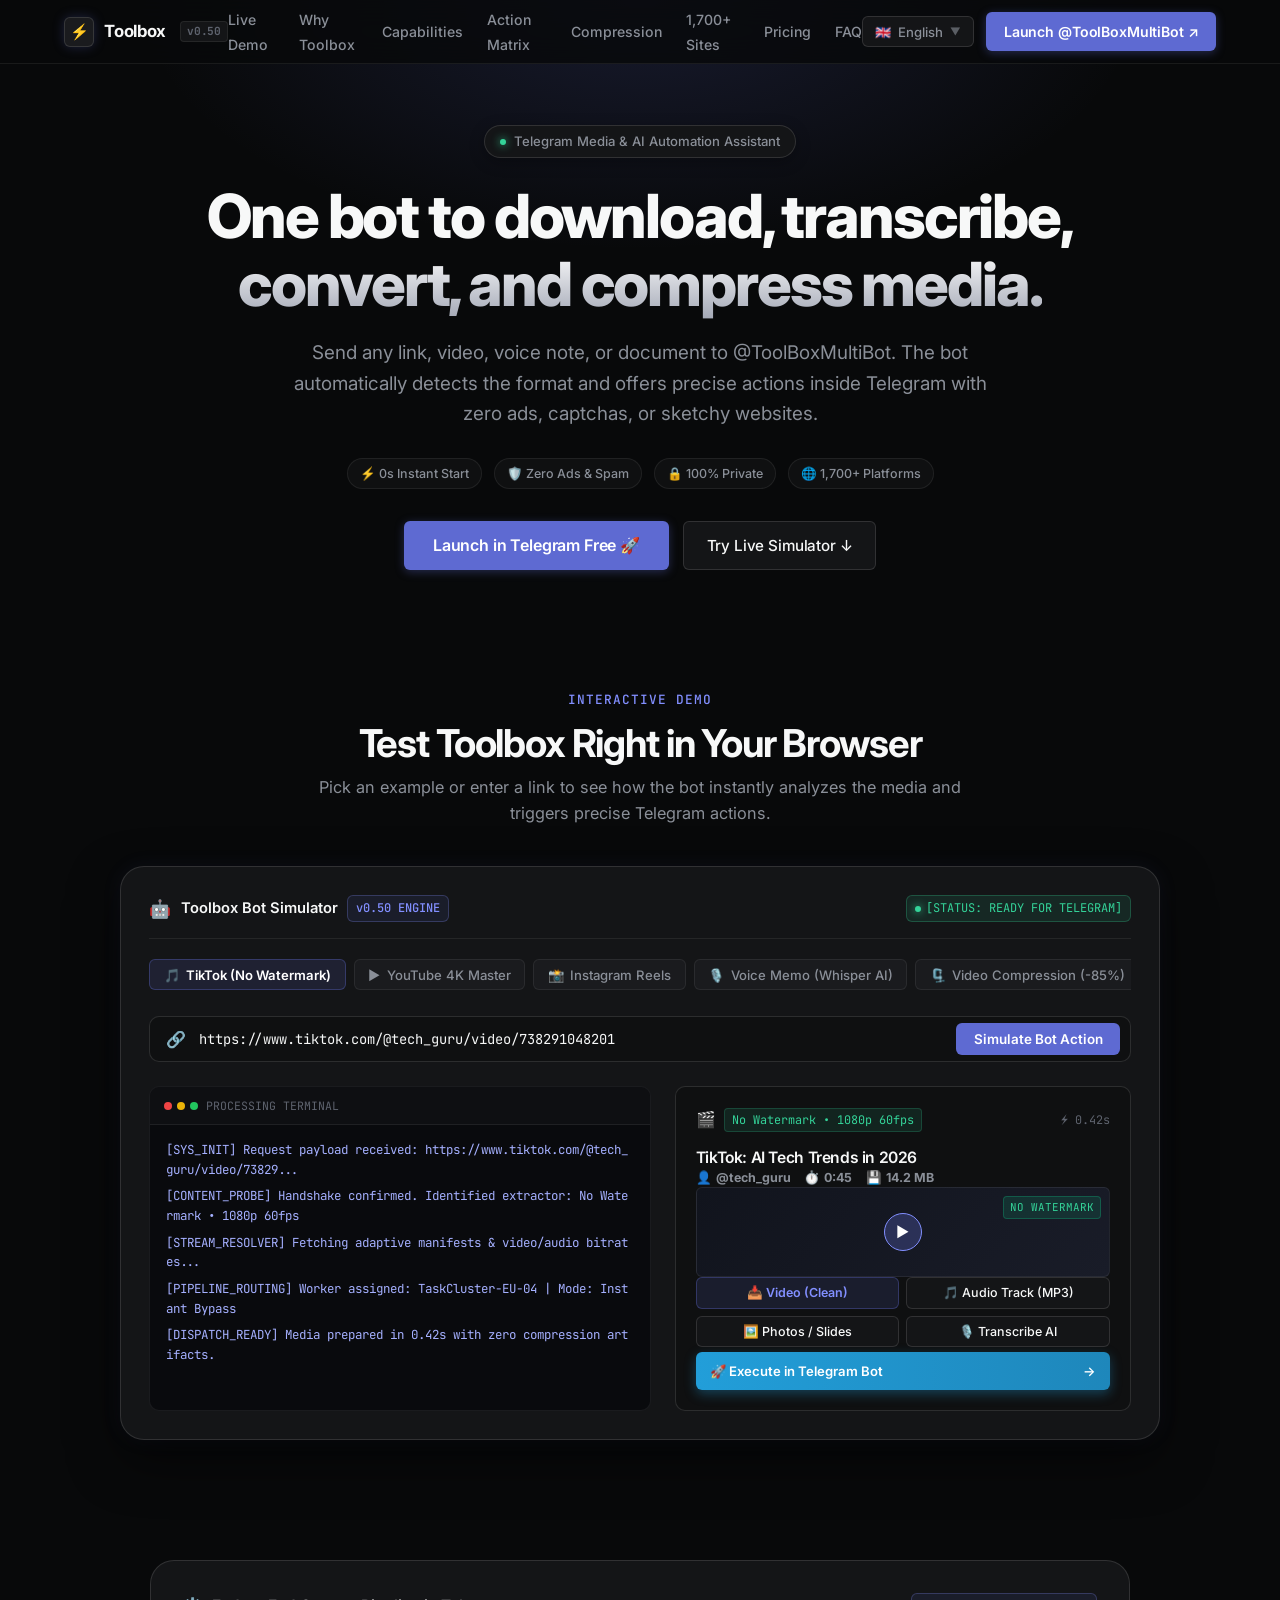
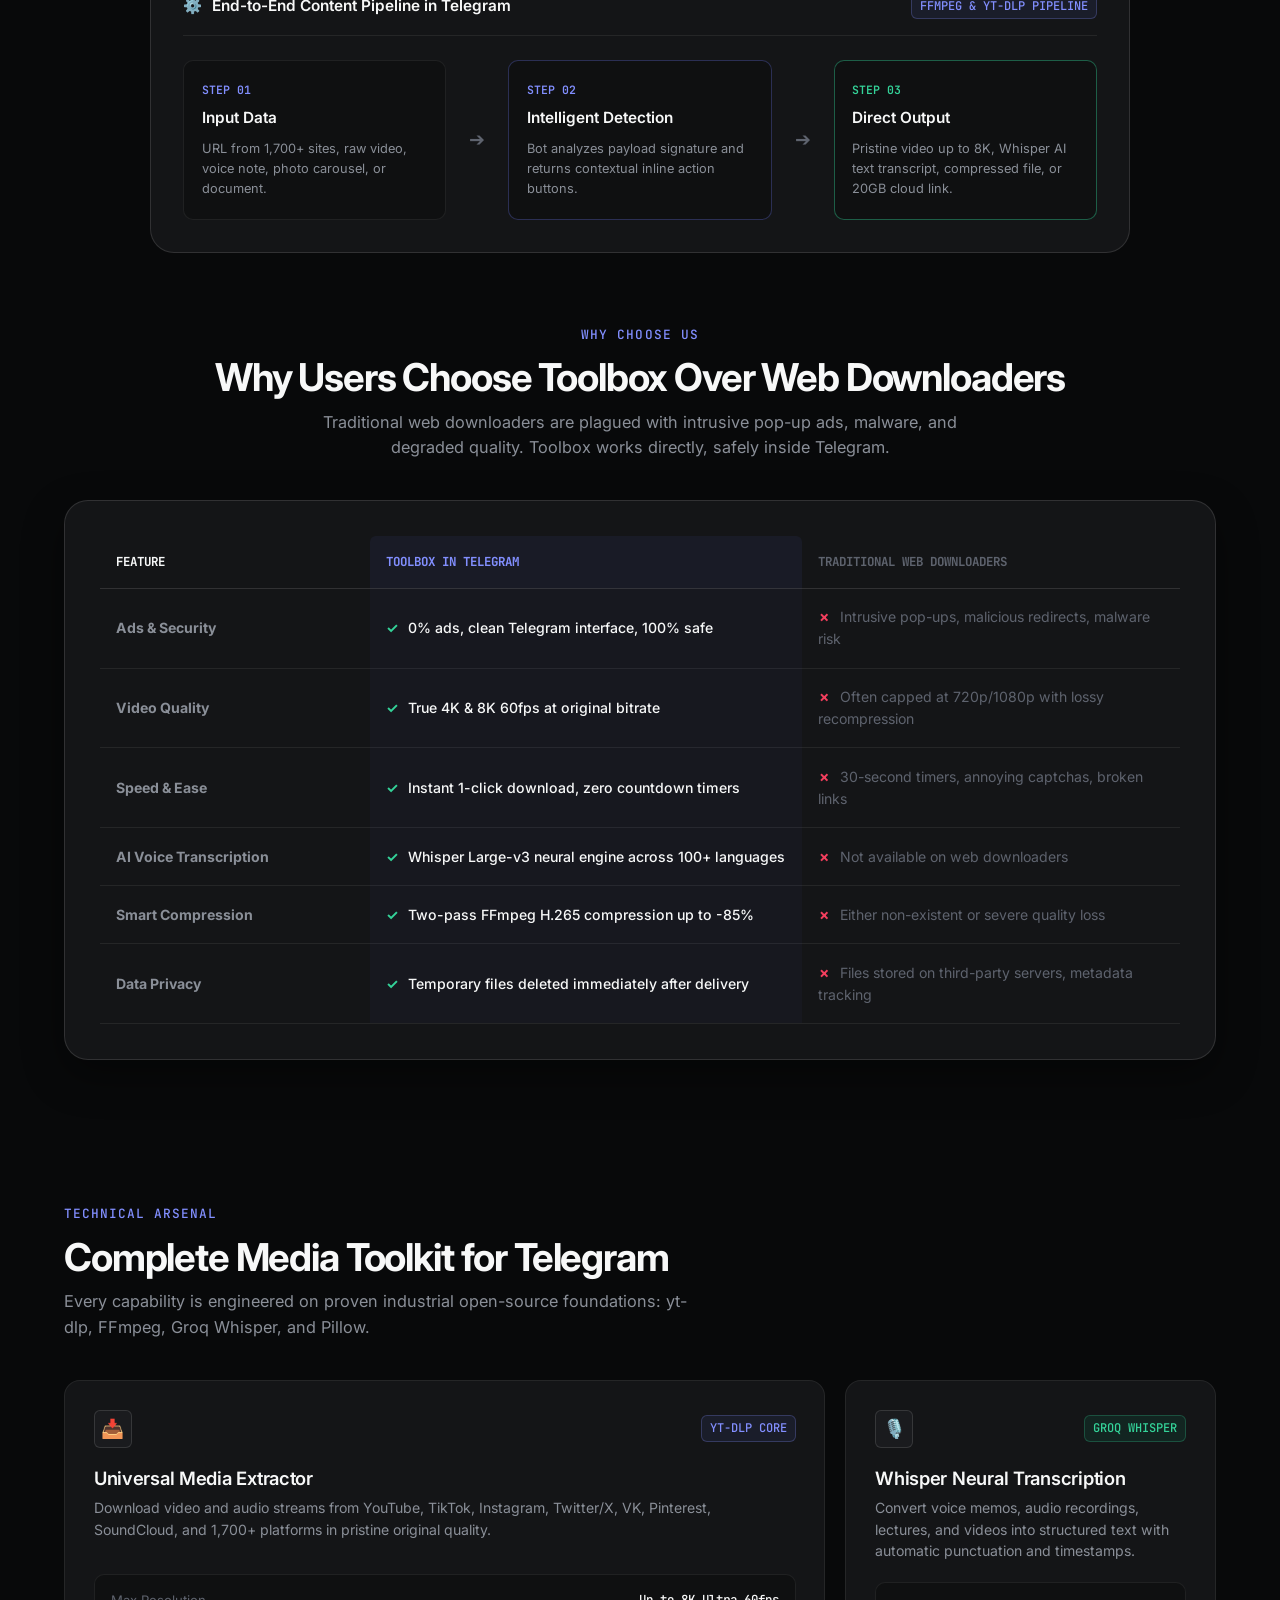
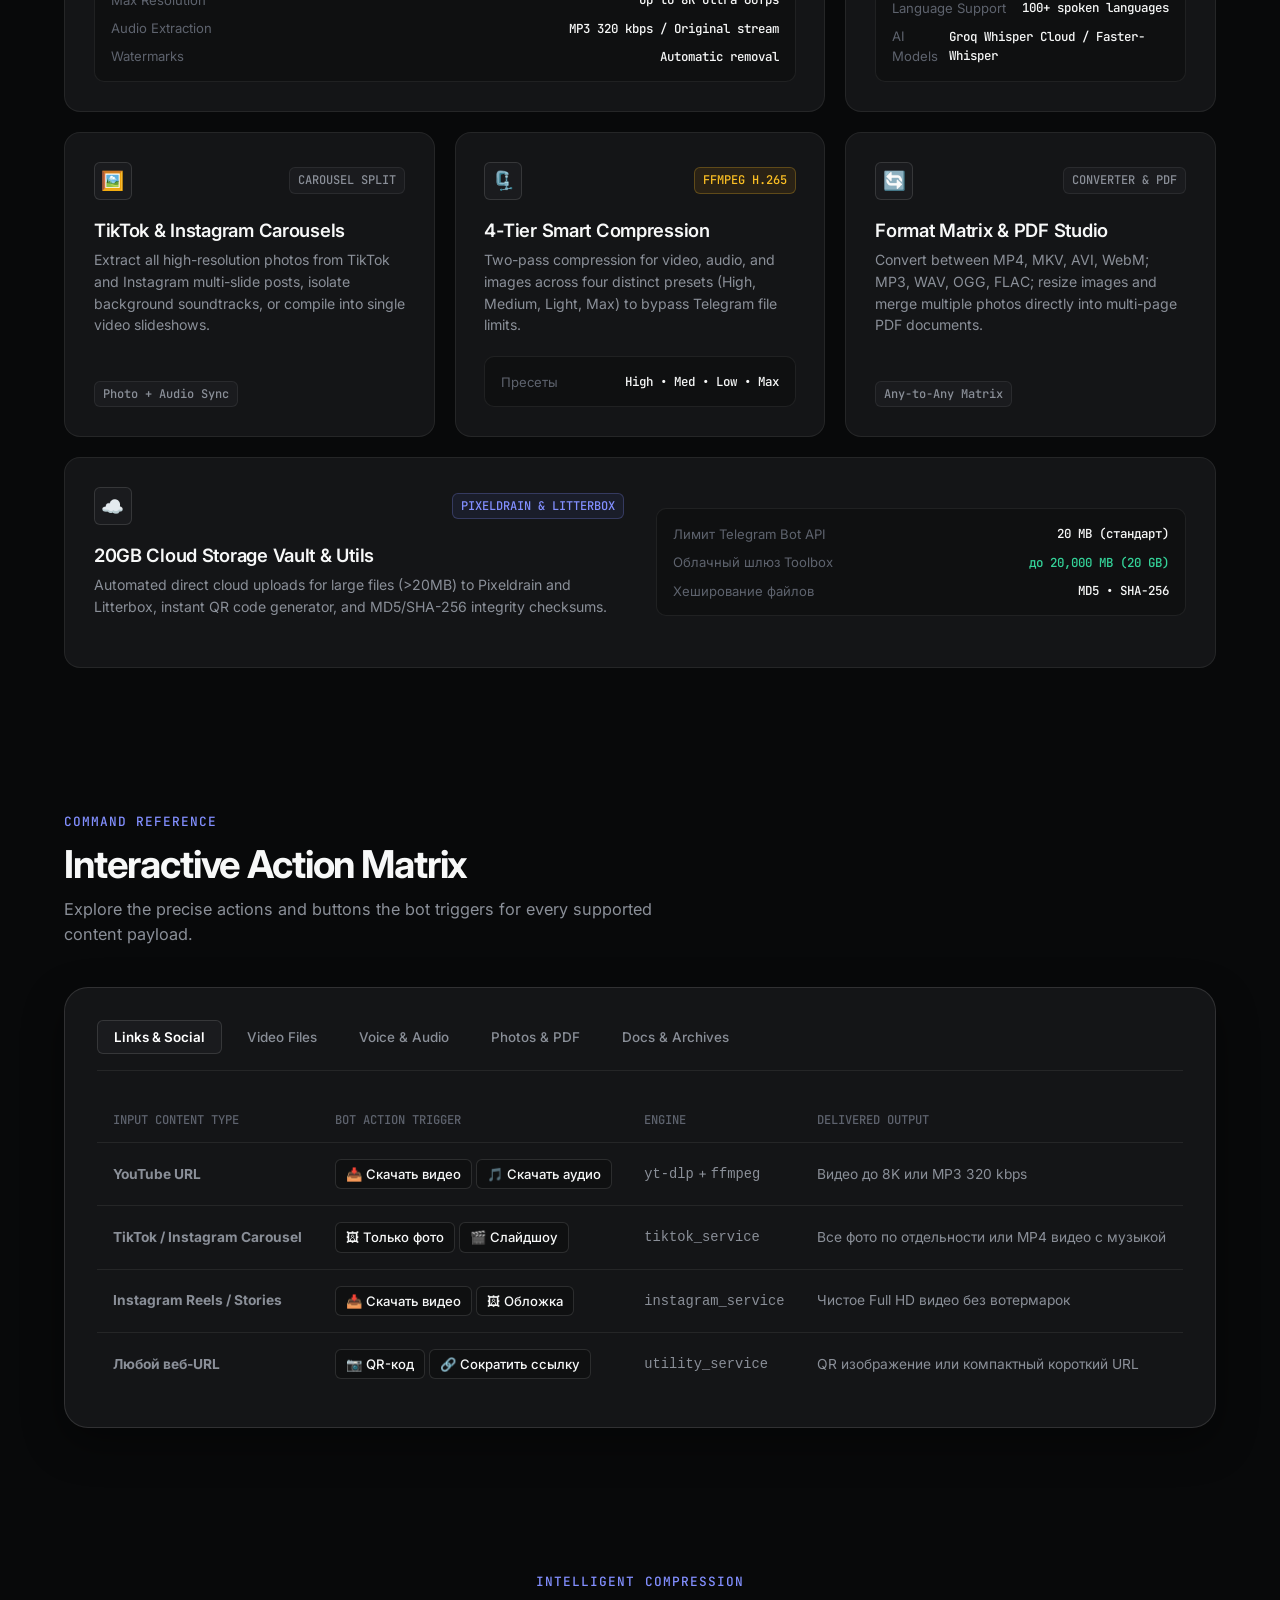
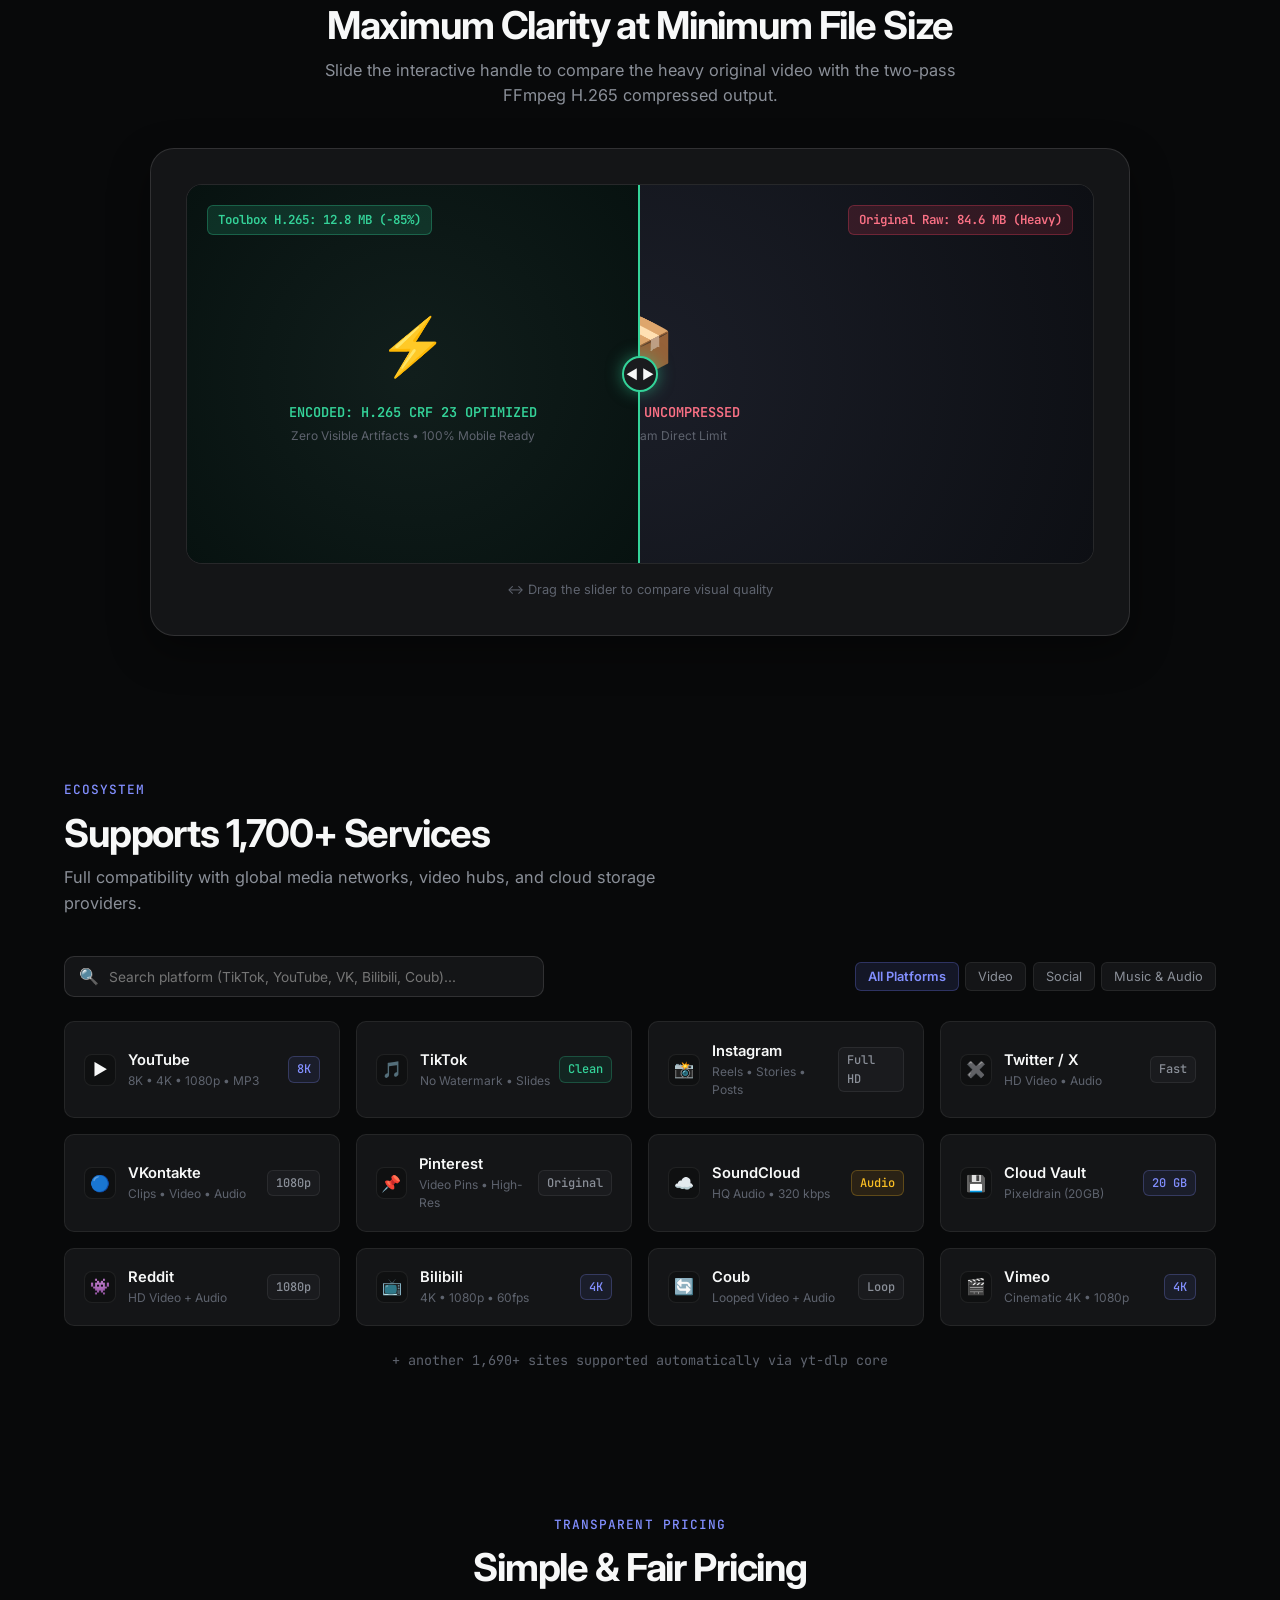
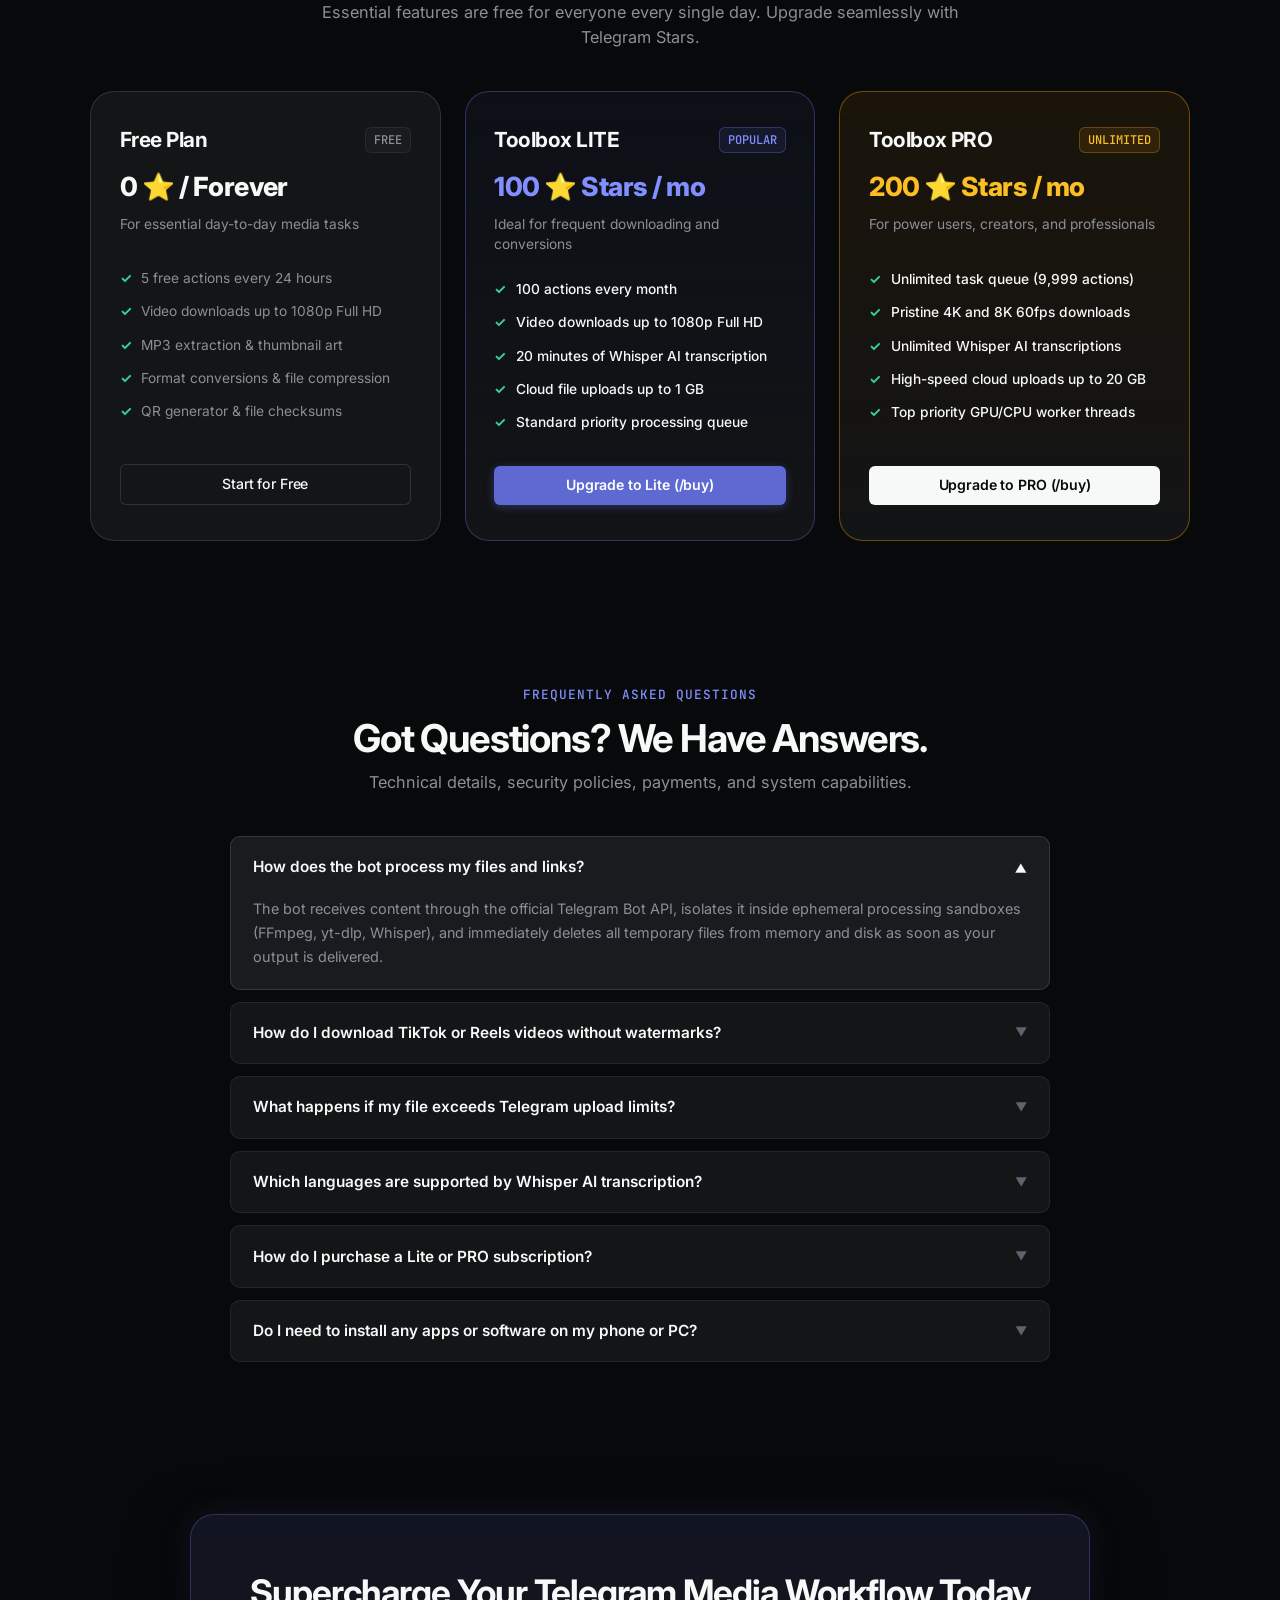
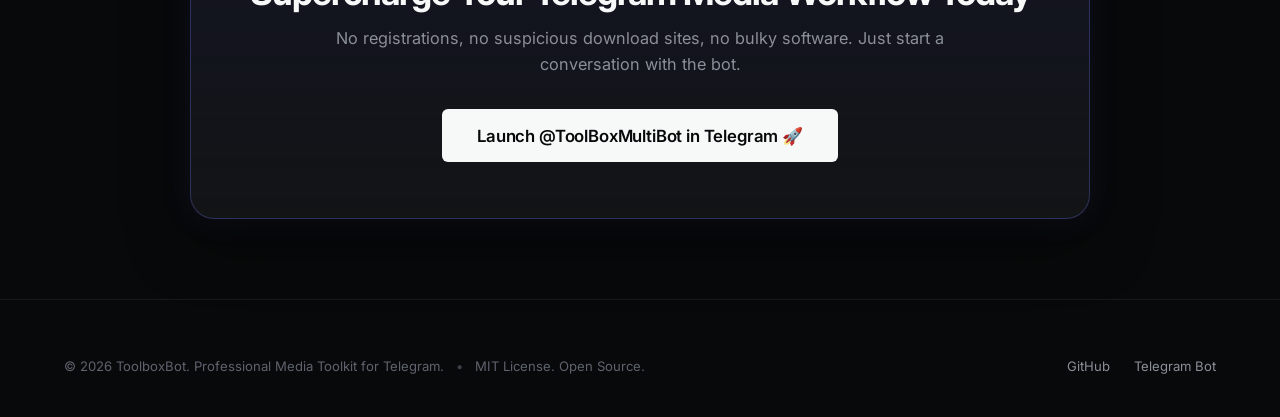
==== commit f8adc6db: "fix(seo): point bot links to @ToolBoxMultiBot and add sitemap.xml & robots.txt" ====
--- a/index.html
+++ b/index.html
@@ -46,7 +46,7 @@
         "name": "Toolbox Bot",
         "applicationCategory": "MultimediaApplication",
         "operatingSystem": "Telegram (iOS, Android, Windows, macOS, Linux, Web)",
-        "url": "https://t.me/Toolbox_Bot",
+        "url": "https://t.me/ToolBoxMultiBot",
         "offers": [
           {
             "@type": "Offer",
@@ -178,8 +178,8 @@
           </div>
         </div>
 
-        <a href="https://t.me/Toolbox_Bot" target="_blank" rel="noopener noreferrer" class="btn-linear btn-linear-brand" data-i18n="nav.open_bot">
-          Открыть @Toolbox_Bot ↗
+        <a href="https://t.me/ToolBoxMultiBot?start=w_nav" target="_blank" rel="noopener noreferrer" class="btn-linear btn-linear-brand" data-placement="w_nav" data-i18n="nav.open_bot">
+          Открыть @ToolBoxMultiBot ↗
         </a>
 
         <button class="mobile-menu-btn" id="mobile-menu-btn" aria-label="Toggle Menu">
@@ -205,7 +205,7 @@
       </h1>
 
       <p class="hero-subheadline-linear" data-i18n="hero.subheadline">
-        Отправьте любую ссылку, видео, голосовое сообщение или документ в @Toolbox_Bot. Бот мгновенно определит формат и предложит точные действия в Telegram без рекламы, капчи и сомнительных сайтов.
+        Отправьте любую ссылку, видео, голосовое сообщение или документ в @ToolBoxMultiBot. Бот мгновенно определит формат и предложит точные действия в Telegram без рекламы, капчи и сомнительных сайтов.
       </p>
 
       <!-- Trust Badges Row -->
@@ -217,7 +217,7 @@
       </div>
 
       <div class="hero-cta-linear">
-        <a href="https://t.me/Toolbox_Bot" target="_blank" rel="noopener noreferrer" class="btn-linear btn-linear-brand" style="font-size: 1rem; padding: 0.75rem 1.8rem;" data-i18n="hero.cta_primary">
+        <a href="https://t.me/ToolBoxMultiBot?start=w_hero" target="_blank" rel="noopener noreferrer" class="btn-linear btn-linear-brand" style="font-size: 1rem; padding: 0.75rem 1.8rem;" data-placement="w_hero" data-i18n="hero.cta_primary">
           Запустить в Telegram бесплатно 🚀
         </a>
         <a href="#simulator" class="btn-linear btn-linear-secondary" style="font-size: 0.95rem; padding: 0.75rem 1.4rem;" data-i18n="hero.cta_secondary">
@@ -1031,7 +1031,7 @@
             <li class="tier-feature-item"><span class="tier-check">✓</span> <span data-i18n="tiers.free_f4">Конвертация форматов и сжатие</span></li>
             <li class="tier-feature-item"><span class="tier-check">✓</span> <span data-i18n="tiers.free_f5">Генерация QR-кодов и хеширование</span></li>
           </ul>
-          <a href="https://t.me/Toolbox_Bot" target="_blank" rel="noopener noreferrer" class="btn-linear btn-linear-secondary" style="width: 100%;" data-i18n="tiers.free_cta">
+          <a href="https://t.me/ToolBoxMultiBot?start=w_tar_free" target="_blank" rel="noopener noreferrer" class="btn-linear btn-linear-secondary" style="width: 100%;" data-placement="w_tar_free" data-i18n="tiers.free_cta">
             Начать бесплатно
           </a>
         </div>
@@ -1055,7 +1055,7 @@
             <li class="tier-feature-item highlight"><span class="tier-check">✓</span> <span data-i18n="tiers.lite_f4">Облачная загрузка файлов до 1 ГБ</span></li>
             <li class="tier-feature-item highlight"><span class="tier-check">✓</span> <span data-i18n="tiers.lite_f5">Стандартная приоритетная очередь</span></li>
           </ul>
-          <a href="https://t.me/Toolbox_Bot" target="_blank" rel="noopener noreferrer" class="btn-linear btn-linear-brand" style="width: 100%;" data-i18n="tiers.lite_cta">
+          <a href="https://t.me/ToolBoxMultiBot?start=w_tar_lite" target="_blank" rel="noopener noreferrer" class="btn-linear btn-linear-brand" style="width: 100%;" data-placement="w_tar_lite" data-i18n="tiers.lite_cta">
             Подключить Lite (/buy)
           </a>
         </div>
@@ -1079,7 +1079,7 @@
             <li class="tier-feature-item highlight"><span class="tier-check">✓</span> <span data-i18n="tiers.pro_f4">Облачная выгрузка файлов до 20 ГБ</span></li>
             <li class="tier-feature-item highlight"><span class="tier-check">✓</span> <span data-i18n="tiers.pro_f5">Высший приоритет вычислительных воркеров</span></li>
           </ul>
-          <a href="https://t.me/Toolbox_Bot" target="_blank" rel="noopener noreferrer" class="btn-linear btn-linear-primary" style="width: 100%;" data-i18n="tiers.pro_cta">
+          <a href="https://t.me/ToolBoxMultiBot?start=w_tar_pro" target="_blank" rel="noopener noreferrer" class="btn-linear btn-linear-primary" style="width: 100%;" data-placement="w_tar_pro" data-i18n="tiers.pro_cta">
             Подключить PRO (/buy)
           </a>
         </div>
@@ -1190,8 +1190,8 @@
         <p class="section-desc-linear" style="margin: 0 auto 2rem auto;" data-i18n="cta.desc">
           Никаких регистраций, установок тяжелых программ или сомнительных сайтов. Просто отправьте ссылку или файл боту.
         </p>
-        <a href="https://t.me/Toolbox_Bot" target="_blank" rel="noopener noreferrer" class="btn-linear btn-linear-primary" style="font-size: 1.05rem; padding: 0.85rem 2.2rem;" data-i18n="cta.btn">
-          Открыть диалог с @Toolbox_Bot 🚀
+        <a href="https://t.me/ToolBoxMultiBot?start=w_cta" target="_blank" rel="noopener noreferrer" class="btn-linear btn-linear-primary" style="font-size: 1.05rem; padding: 0.85rem 2.2rem;" data-placement="w_cta" data-i18n="cta.btn">
+          Открыть диалог с @ToolBoxMultiBot 🚀
         </a>
       </div>
     </div>
@@ -1208,7 +1208,7 @@
 
       <ul class="footer-nav-linear">
         <li><a href="https://github.com/ViacheslavChernyshov/Toolbox" target="_blank" rel="noopener noreferrer" data-i18n="footer.github">GitHub</a></li>
-        <li><a href="https://t.me/Toolbox_Bot" target="_blank" rel="noopener noreferrer" data-i18n="footer.bot">Telegram Бот</a></li>
+        <li><a href="https://t.me/ToolBoxMultiBot?start=w_footer" target="_blank" rel="noopener noreferrer" data-placement="w_footer" data-i18n="footer.bot">Telegram Бот</a></li>
       </ul>
     </div>
   </footer>
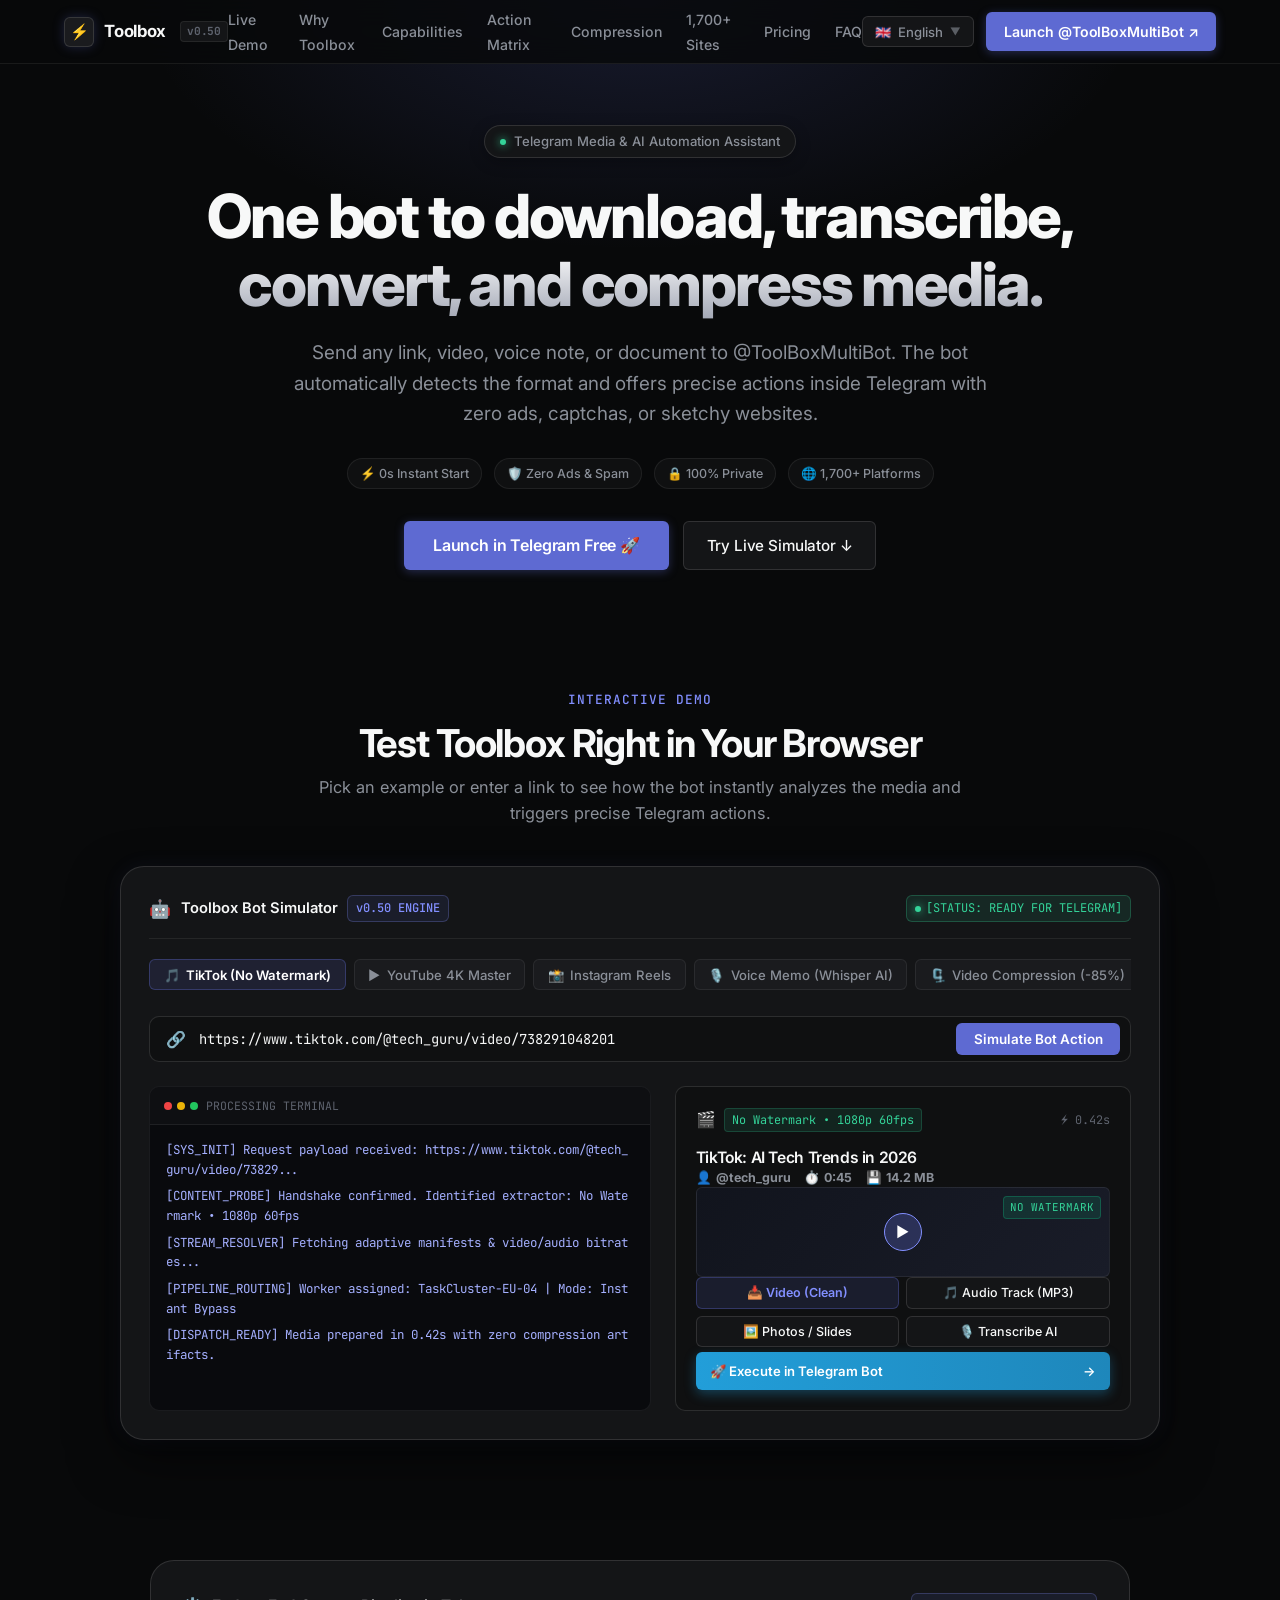
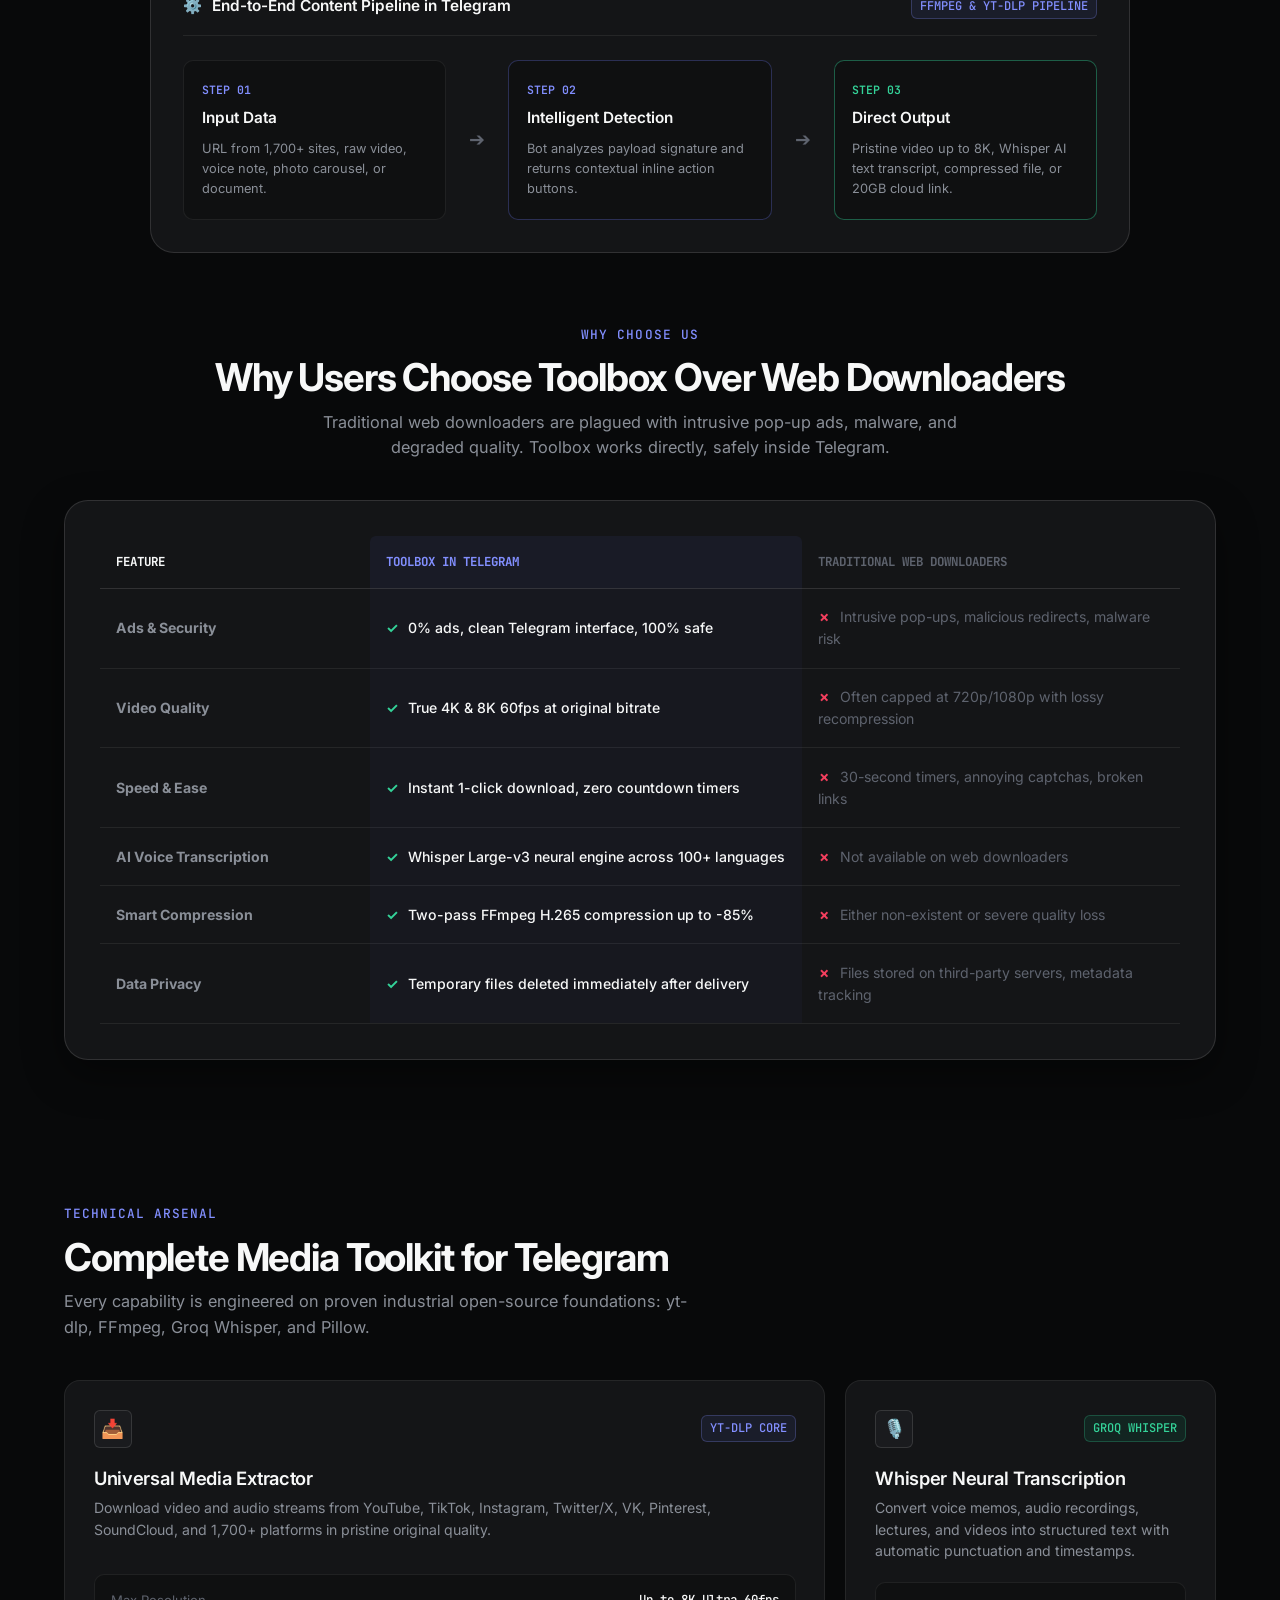
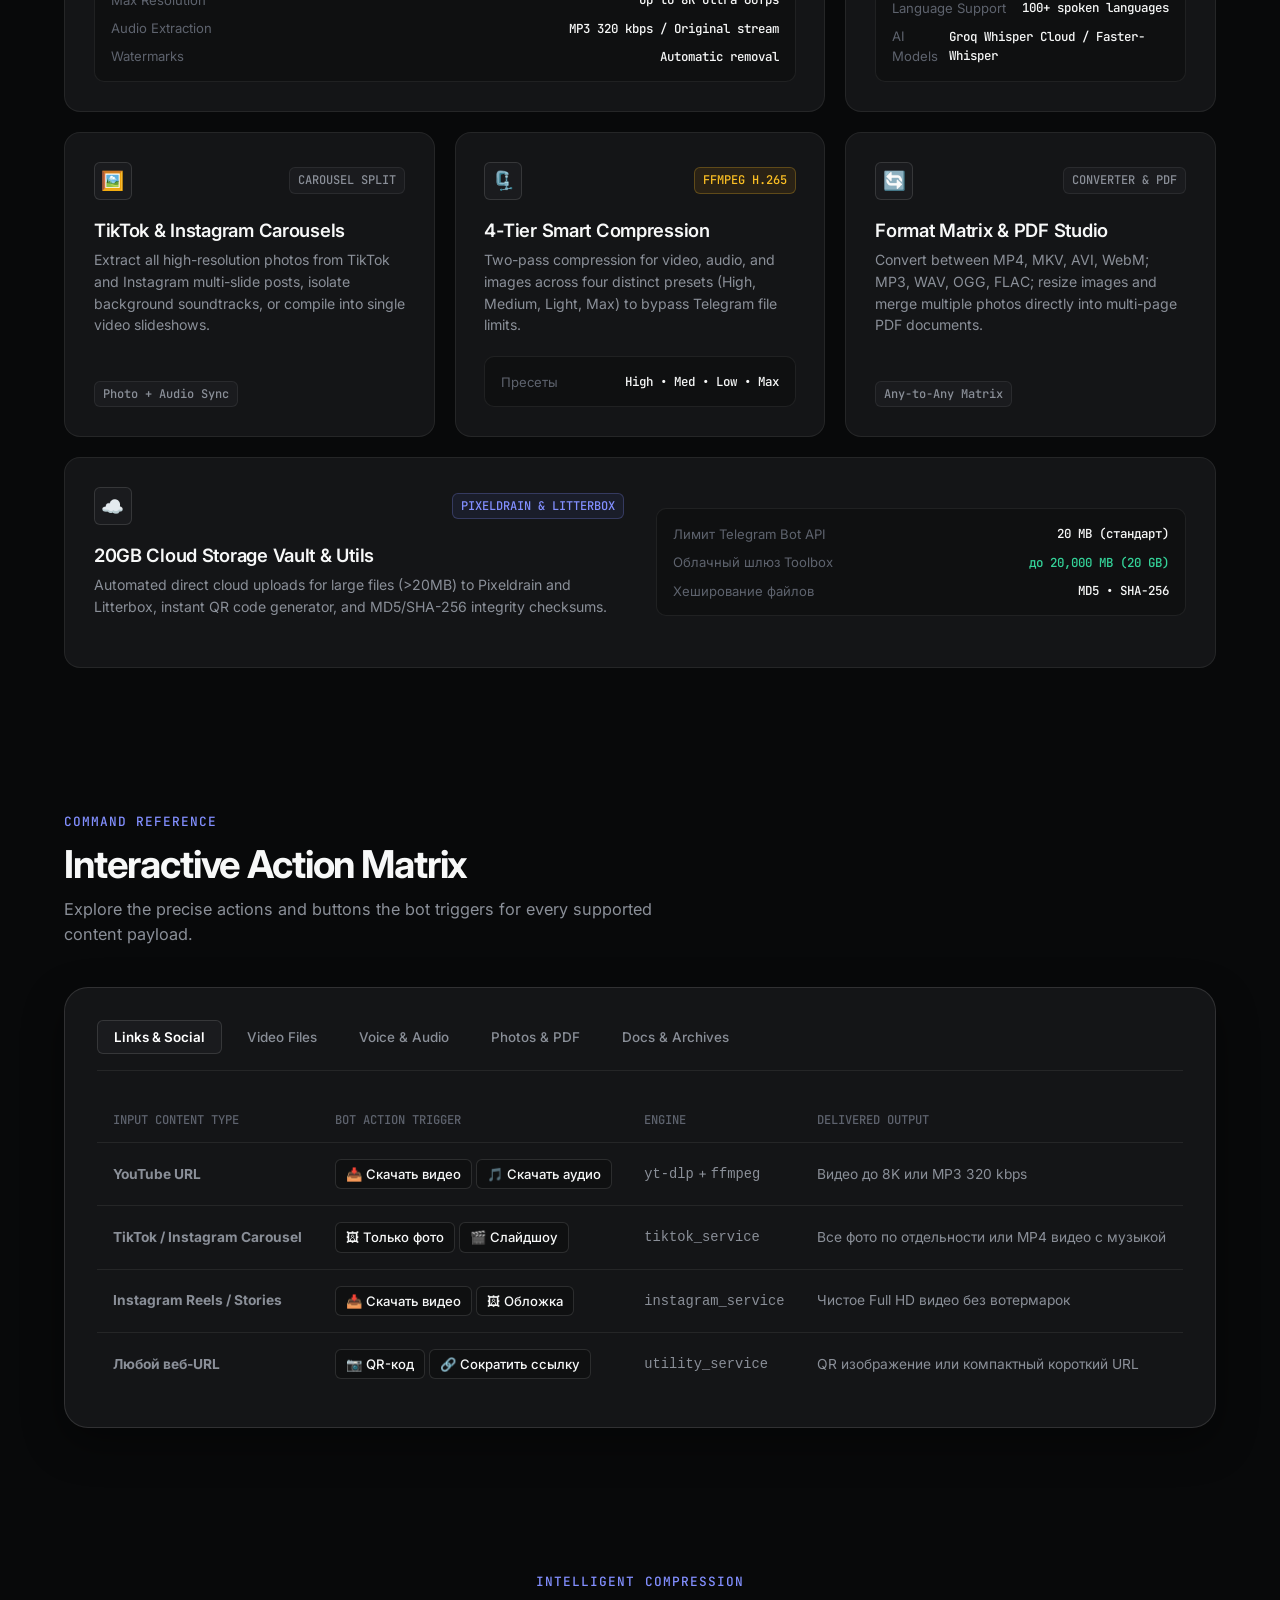
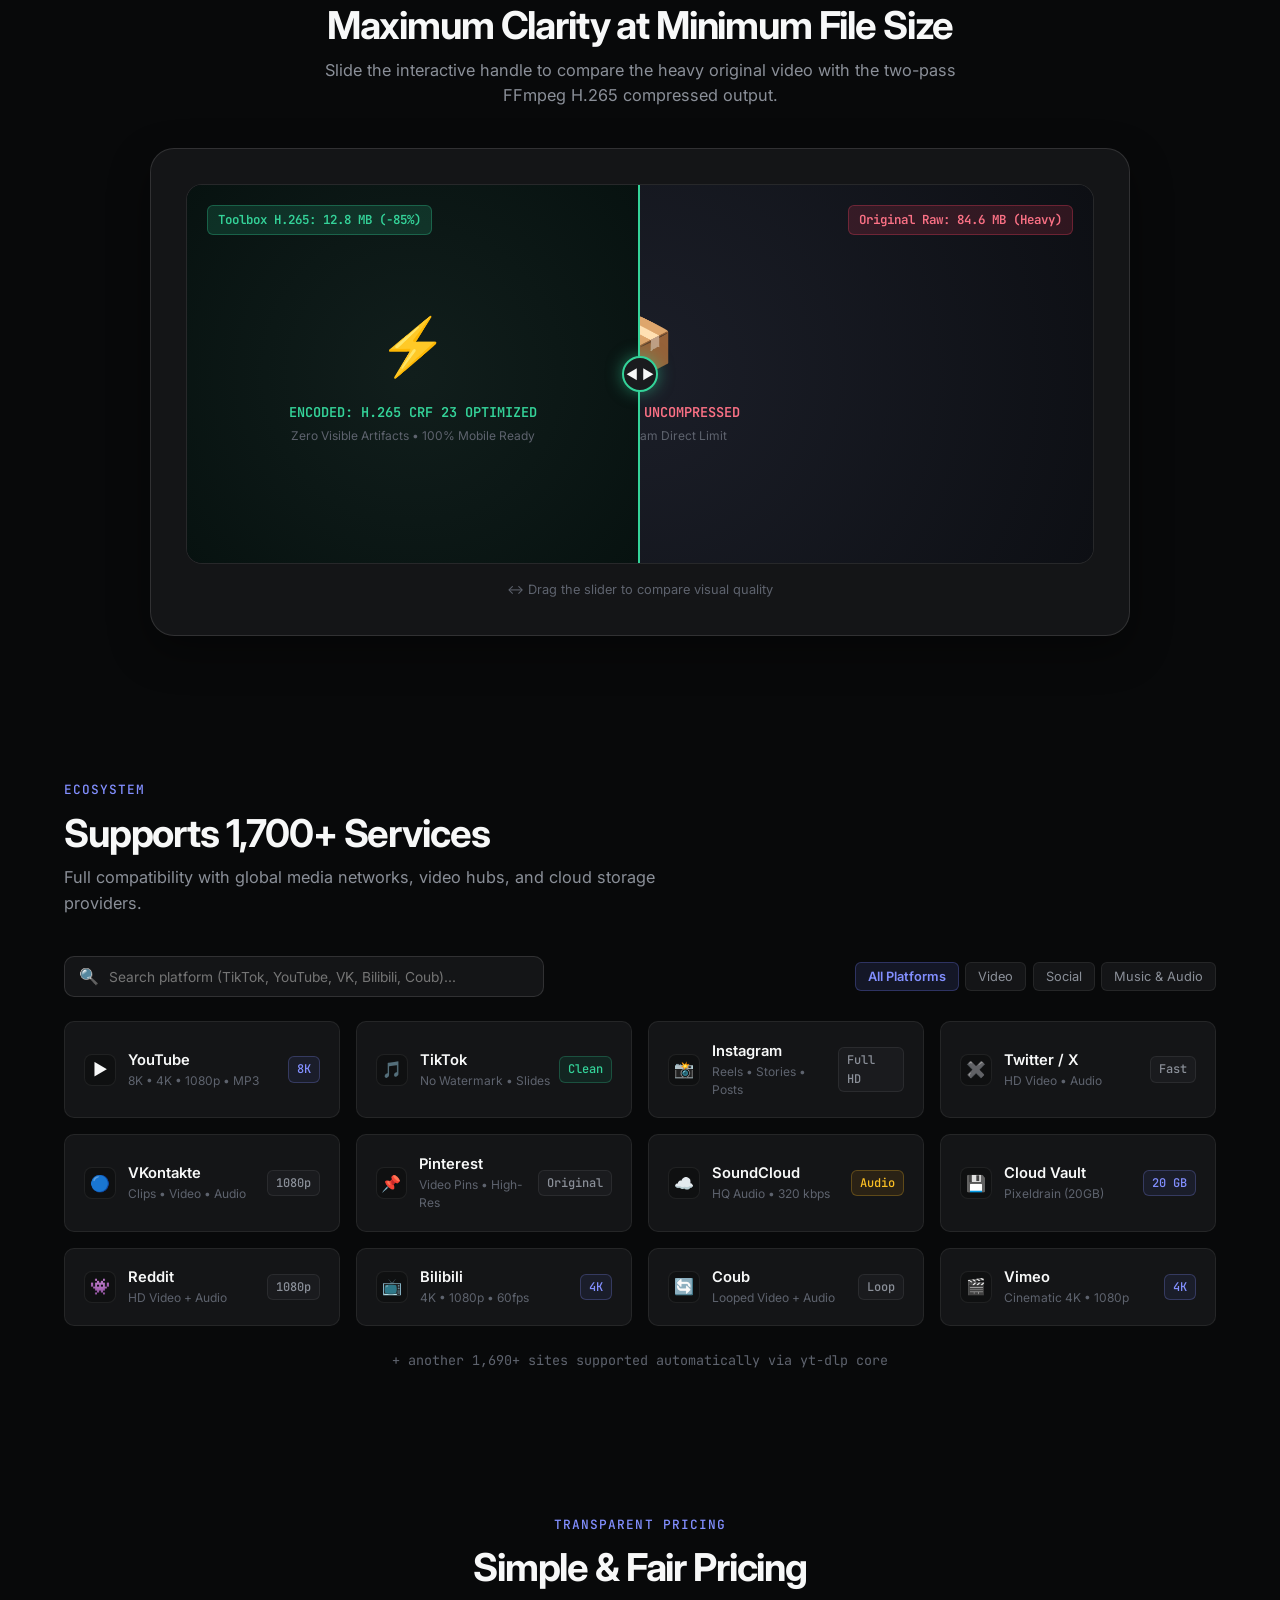
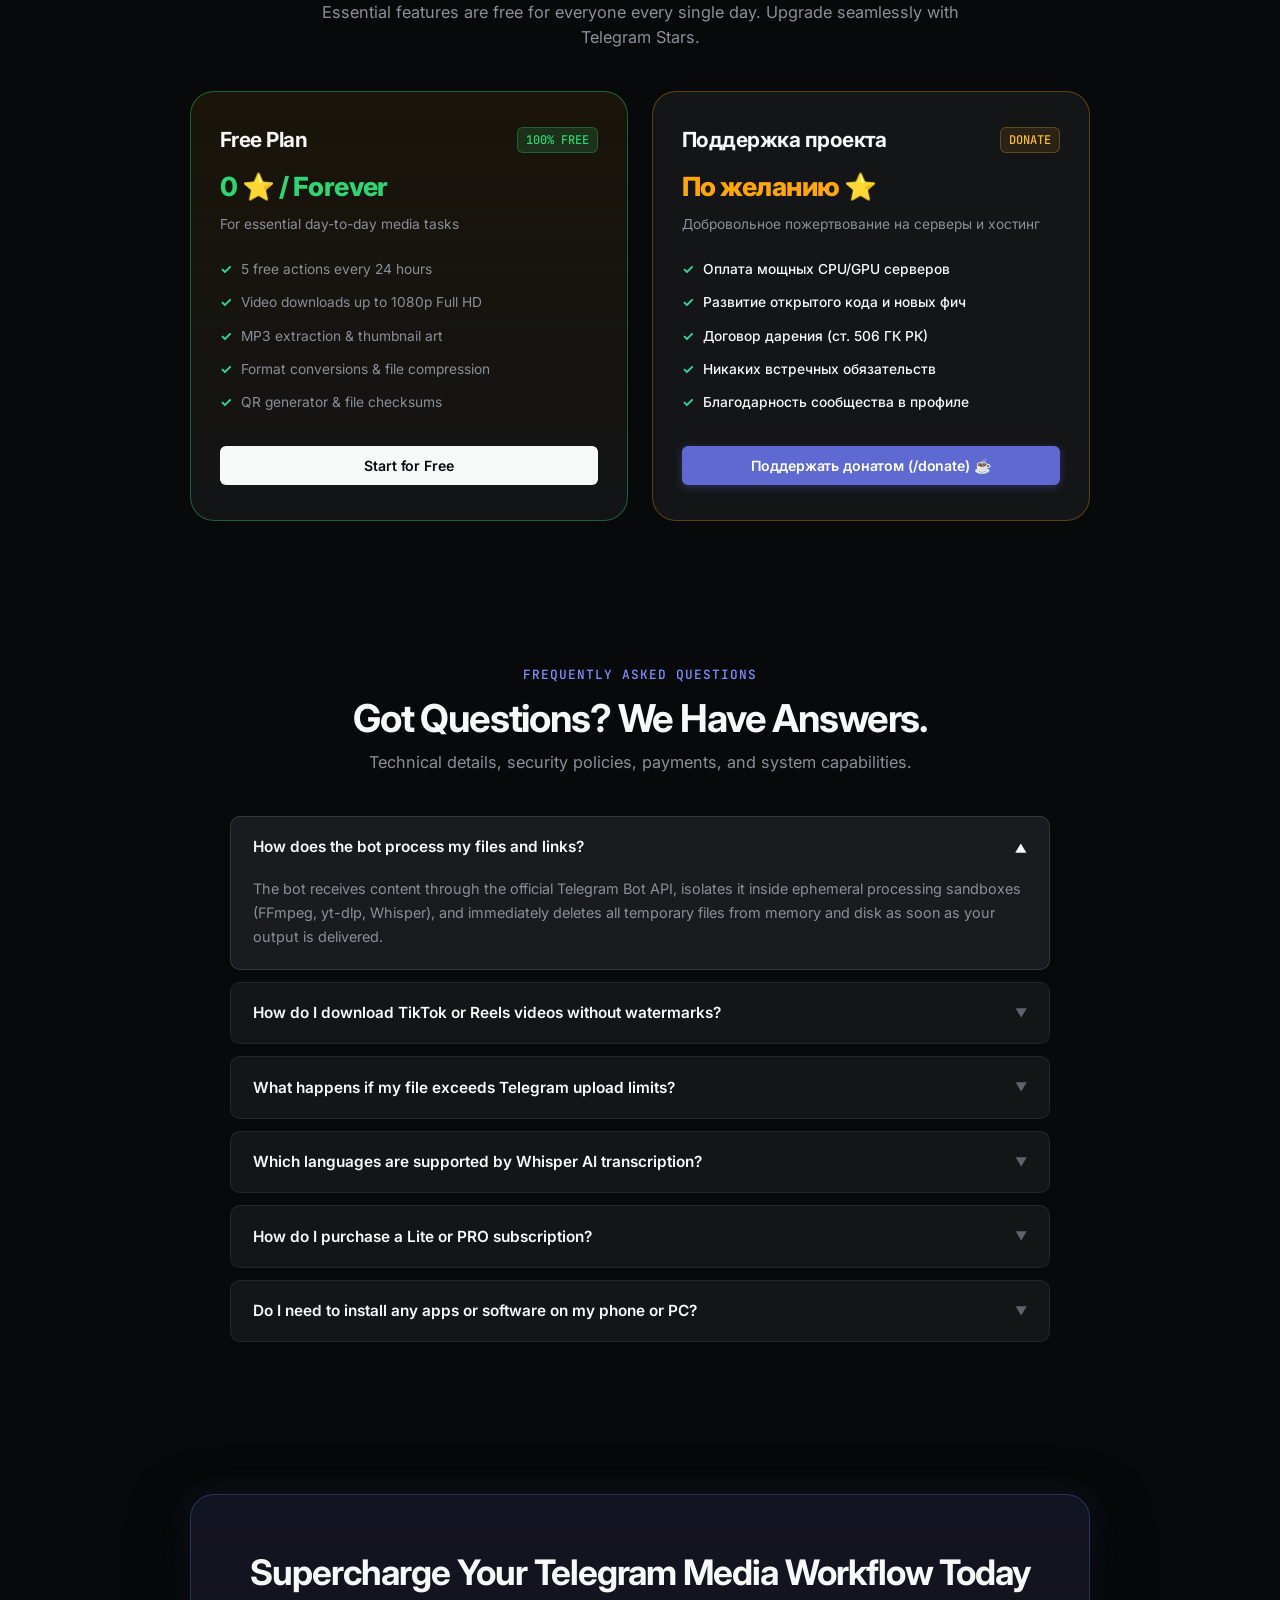
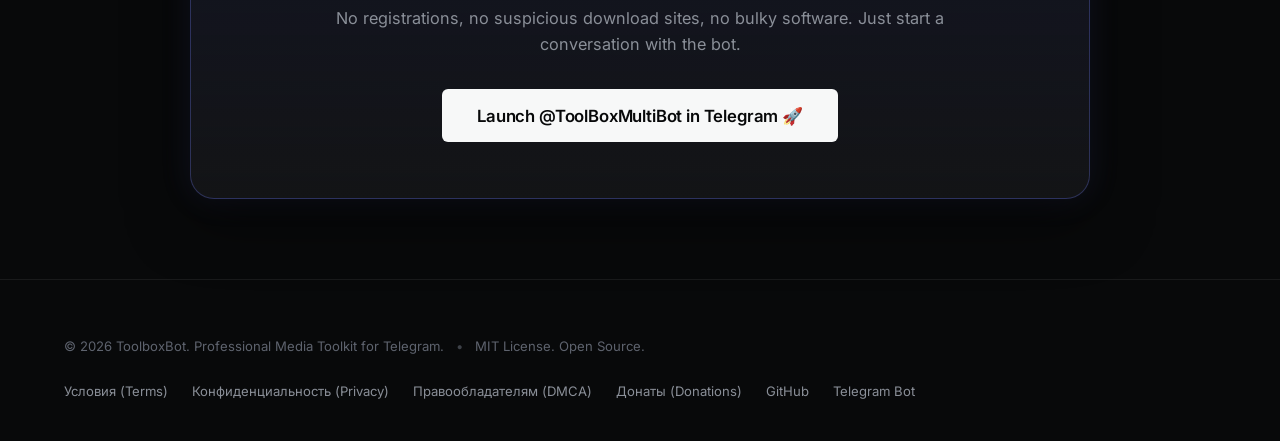
==== commit 391f228c: "feat: add dmca, donations, privacy, and terms pages" ====
--- a/index.html
+++ b/index.html
@@ -50,24 +50,10 @@
         "offers": [
           {
             "@type": "Offer",
-            "name": "Free Tier",
+            "name": "100% Free & Open Utility",
             "price": "0",
             "priceCurrency": "USD",
-            "description": "5 free actions every 24 hours, 1080p video, MP3 extraction"
-          },
-          {
-            "@type": "Offer",
-            "name": "Lite Tier",
-            "price": "100",
-            "priceCurrency": "XTR",
-            "description": "100 actions/mo, 1080p, 20 min Whisper AI, 1GB cloud upload"
-          },
-          {
-            "@type": "Offer",
-            "name": "PRO Tier",
-            "price": "200",
-            "priceCurrency": "XTR",
-            "description": "Unlimited queue, 4K/8K downloads, unlimited Whisper AI, 20GB cloud upload"
+            "description": "Complete free access to 4K/8K downloads, Whisper AI transcription, conversion, and compression for everyone"
           }
         ],
         "aggregateRating": {
@@ -151,7 +137,7 @@
           <li><a href="#matrix" class="linear-nav-link" data-i18n="nav.matrix">Матрица действий</a></li>
           <li><a href="#compression" class="linear-nav-link" data-i18n="nav.compression">Сжатие</a></li>
           <li><a href="#platforms" class="linear-nav-link" data-i18n="nav.platforms">1700+ сервисов</a></li>
-          <li><a href="#tariffs" class="linear-nav-link" data-i18n="nav.tariffs">Тарифы</a></li>
+          <li><a href="#tariffs" class="linear-nav-link" data-i18n="nav.tariffs">Бесплатно & Донаты</a></li>
           <li><a href="#faq" class="linear-nav-link" data-i18n="nav.faq">FAQ</a></li>
         </ul>
       </nav>
@@ -1000,87 +986,63 @@
     </div>
   </section>
 
-  <!-- Pricing / Tiers (3 Plans: Free, Lite, PRO) -->
+  <!-- Pricing / Tiers (100% Free + Voluntary Donations) -->
   <section class="tiers-section" id="tariffs">
     <div class="container">
       <div class="section-header-linear" style="text-align: center;">
-        <span class="section-label-linear" data-i18n="tiers.badge">ПРОЗРАЧНЫЕ УСЛОВИЯ</span>
-        <h2 class="section-title-linear" data-i18n="tiers.title">Тарифные планы</h2>
+        <span class="section-label-linear" data-i18n="tiers.badge">100% БЕСПЛАТНО ДЛЯ ВСЕХ</span>
+        <h2 class="section-title-linear" data-i18n="tiers.title">Свободный доступ и поддержка</h2>
         <p class="section-desc-linear" style="margin: 0 auto;" data-i18n="tiers.desc">
-          Базовые возможности доступны каждому пользователю бесплатно каждый день. Для профи — безлимит за Telegram Stars.
+          Никаких платных подписок, скрытых комиссий или пейволлов. Все функции открыты для каждого. Проект живет благодаря добровольным донатам сообщества.
         </p>
       </div>
 
-      <div class="tiers-grid">
-        <!-- 1. Free Tier -->
-        <div class="tier-card">
+      <div class="tiers-grid" style="grid-template-columns: repeat(auto-fit, minmax(320px, 1fr)); max-width: 900px; margin: 0 auto;">
+        <!-- 1. 100% Free Plan -->
+        <div class="tier-card pro-card" style="border-color: rgba(46, 213, 115, 0.4);">
           <div class="tier-header">
             <div class="tier-top-meta">
-              <h3 class="tier-name" data-i18n="tiers.free_title">Free Plan</h3>
-              <span class="tech-tag">FREE</span>
+              <h3 class="tier-name" data-i18n="tiers.free_title">Все функции открыты</h3>
+              <span class="tech-tag" style="background: rgba(46, 213, 115, 0.15); color: #2ed573; border-color: rgba(46, 213, 115, 0.3);">100% FREE</span>
             </div>
             <div class="tier-price-row">
-              <span class="tier-price-val" data-i18n="tiers.free_price">0 ⭐️ / Навсегда</span>
-            </div>
-            <p class="tier-desc" data-i18n="tiers.free_desc">Для регулярных повседневных задач</p>
+              <span class="tier-price-val" style="color: #2ed573;" data-i18n="tiers.free_price">0 ⭐️ / Навсегда</span>
+            </div>
+            <p class="tier-desc" data-i18n="tiers.free_desc">Полный функционал без пейволлов и ограничений</p>
           </div>
           <ul class="tier-features-list">
-            <li class="tier-feature-item"><span class="tier-check">✓</span> <span data-i18n="tiers.free_f1">5 действий каждые сутки</span></li>
-            <li class="tier-feature-item"><span class="tier-check">✓</span> <span data-i18n="tiers.free_f2">Скачивание видео до 1080p Full HD</span></li>
-            <li class="tier-feature-item"><span class="tier-check">✓</span> <span data-i18n="tiers.free_f3">Извлечение аудио MP3 и обложек</span></li>
-            <li class="tier-feature-item"><span class="tier-check">✓</span> <span data-i18n="tiers.free_f4">Конвертация форматов и сжатие</span></li>
-            <li class="tier-feature-item"><span class="tier-check">✓</span> <span data-i18n="tiers.free_f5">Генерация QR-кодов и хеширование</span></li>
+            <li class="tier-feature-item"><span class="tier-check">✓</span> <span data-i18n="tiers.free_f1">Безлимитные действия для каждого</span></li>
+            <li class="tier-feature-item"><span class="tier-check">✓</span> <span data-i18n="tiers.free_f2">Скачивание видео в честном 4K и 8K качестве</span></li>
+            <li class="tier-feature-item"><span class="tier-check">✓</span> <span data-i18n="tiers.free_f3">Whisper AI транскрибация голоса</span></li>
+            <li class="tier-feature-item"><span class="tier-check">✓</span> <span data-i18n="tiers.free_f4">Конвертация форматов, сжатие до 85%</span></li>
+            <li class="tier-feature-item"><span class="tier-check">✓</span> <span data-i18n="tiers.free_f5">Политика Zero-Retention (файлы не хранятся)</span></li>
           </ul>
-          <a href="https://t.me/ToolBoxMultiBot?start=w_tar_free" target="_blank" rel="noopener noreferrer" class="btn-linear btn-linear-secondary" style="width: 100%;" data-placement="w_tar_free" data-i18n="tiers.free_cta">
-            Начать бесплатно
+          <a href="https://t.me/ToolBoxMultiBot?start=w_tar_free" target="_blank" rel="noopener noreferrer" class="btn-linear btn-linear-primary" style="width: 100%;" data-placement="w_tar_free" data-i18n="tiers.free_cta">
+            Открыть бота бесплатно 🚀
           </a>
         </div>
 
-        <!-- 2. LITE Tier -->
-        <div class="tier-card lite-card">
+        <!-- 2. Community Donations -->
+        <div class="tier-card" style="border-color: rgba(255, 168, 1, 0.3);">
           <div class="tier-header">
             <div class="tier-top-meta">
-              <h3 class="tier-name" data-i18n="tiers.lite_title">Toolbox LITE</h3>
-              <span class="tech-tag blue" data-i18n="tiers.lite_badge">ХИТ</span>
+              <h3 class="tier-name" data-i18n="tiers.donate_title">Поддержка проекта</h3>
+              <span class="tech-tag amber" data-i18n="tiers.donate_badge">DONATE</span>
             </div>
             <div class="tier-price-row">
-              <span class="tier-price-val" style="color: #828fff;" data-i18n="tiers.lite_price">100 ⭐️ Stars / мес</span>
-            </div>
-            <p class="tier-desc" data-i18n="tiers.lite_desc">Оптимально для регулярного скачивания и конвертации</p>
+              <span class="tier-price-val" style="color: #ffa801;" data-i18n="tiers.donate_price">По желанию ⭐️</span>
+            </div>
+            <p class="tier-desc" data-i18n="tiers.donate_desc">Добровольное пожертвование на серверы и хостинг</p>
           </div>
           <ul class="tier-features-list">
-            <li class="tier-feature-item highlight"><span class="tier-check">✓</span> <span data-i18n="tiers.lite_f1">100 действий каждый месяц</span></li>
-            <li class="tier-feature-item highlight"><span class="tier-check">✓</span> <span data-i18n="tiers.lite_f2">Скачивание видео до 1080p Full HD</span></li>
-            <li class="tier-feature-item highlight"><span class="tier-check">✓</span> <span data-i18n="tiers.lite_f3">20 минут Whisper AI транскрибации</span></li>
-            <li class="tier-feature-item highlight"><span class="tier-check">✓</span> <span data-i18n="tiers.lite_f4">Облачная загрузка файлов до 1 ГБ</span></li>
-            <li class="tier-feature-item highlight"><span class="tier-check">✓</span> <span data-i18n="tiers.lite_f5">Стандартная приоритетная очередь</span></li>
+            <li class="tier-feature-item highlight"><span class="tier-check">✓</span> <span data-i18n="tiers.donate_f1">Оплата мощных CPU/GPU серверов</span></li>
+            <li class="tier-feature-item highlight"><span class="tier-check">✓</span> <span data-i18n="tiers.donate_f2">Развитие открытого кода и новых фич</span></li>
+            <li class="tier-feature-item highlight"><span class="tier-check">✓</span> <span data-i18n="tiers.donate_f3">Договор дарения (ст. 506 ГК РК)</span></li>
+            <li class="tier-feature-item highlight"><span class="tier-check">✓</span> <span data-i18n="tiers.donate_f4">Никаких встречных обязательств</span></li>
+            <li class="tier-feature-item highlight"><span class="tier-check">✓</span> <span data-i18n="tiers.donate_f5">Благодарность сообщества в профиле</span></li>
           </ul>
-          <a href="https://t.me/ToolBoxMultiBot?start=w_tar_lite" target="_blank" rel="noopener noreferrer" class="btn-linear btn-linear-brand" style="width: 100%;" data-placement="w_tar_lite" data-i18n="tiers.lite_cta">
-            Подключить Lite (/buy)
-          </a>
-        </div>
-
-        <!-- 3. PRO Tier -->
-        <div class="tier-card pro-card">
-          <div class="tier-header">
-            <div class="tier-top-meta">
-              <h3 class="tier-name" data-i18n="tiers.pro_title">Toolbox PRO</h3>
-              <span class="tech-tag amber" data-i18n="tiers.pro_badge">UNLIMITED</span>
-            </div>
-            <div class="tier-price-row">
-              <span class="tier-price-val" style="color: #fbbf24;" data-i18n="tiers.pro_price">200 ⭐️ Stars / мес</span>
-            </div>
-            <p class="tier-desc" data-i18n="tiers.pro_desc">Для активных пользователей, блогеров и контент-мейкеров</p>
-          </div>
-          <ul class="tier-features-list">
-            <li class="tier-feature-item highlight"><span class="tier-check">✓</span> <span data-i18n="tiers.pro_f1">Безлимитная очередь (9999 действий)</span></li>
-            <li class="tier-feature-item highlight"><span class="tier-check">✓</span> <span data-i18n="tiers.pro_f2">Скачивание в честном 4K и 8K качестве</span></li>
-            <li class="tier-feature-item highlight"><span class="tier-check">✓</span> <span data-i18n="tiers.pro_f3">Безлимитная Whisper AI транскрибация</span></li>
-            <li class="tier-feature-item highlight"><span class="tier-check">✓</span> <span data-i18n="tiers.pro_f4">Облачная выгрузка файлов до 20 ГБ</span></li>
-            <li class="tier-feature-item highlight"><span class="tier-check">✓</span> <span data-i18n="tiers.pro_f5">Высший приоритет вычислительных воркеров</span></li>
-          </ul>
-          <a href="https://t.me/ToolBoxMultiBot?start=w_tar_pro" target="_blank" rel="noopener noreferrer" class="btn-linear btn-linear-primary" style="width: 100%;" data-placement="w_tar_pro" data-i18n="tiers.pro_cta">
-            Подключить PRO (/buy)
+          <a href="https://t.me/ToolBoxMultiBot?start=w_donate" target="_blank" rel="noopener noreferrer" class="btn-linear btn-linear-brand" style="width: 100%;" data-placement="w_donate" data-i18n="tiers.donate_cta">
+            Поддержать донатом (/donate) ☕
           </a>
         </div>
       </div>
@@ -1207,6 +1169,10 @@
       </div>
 
       <ul class="footer-nav-linear">
+        <li><a href="terms.html">Условия (Terms)</a></li>
+        <li><a href="privacy.html">Конфиденциальность (Privacy)</a></li>
+        <li><a href="dmca.html">Правообладателям (DMCA)</a></li>
+        <li><a href="donations.html">Донаты (Donations)</a></li>
         <li><a href="https://github.com/ViacheslavChernyshov/Toolbox" target="_blank" rel="noopener noreferrer" data-i18n="footer.github">GitHub</a></li>
         <li><a href="https://t.me/ToolBoxMultiBot?start=w_footer" target="_blank" rel="noopener noreferrer" data-placement="w_footer" data-i18n="footer.bot">Telegram Бот</a></li>
       </ul>
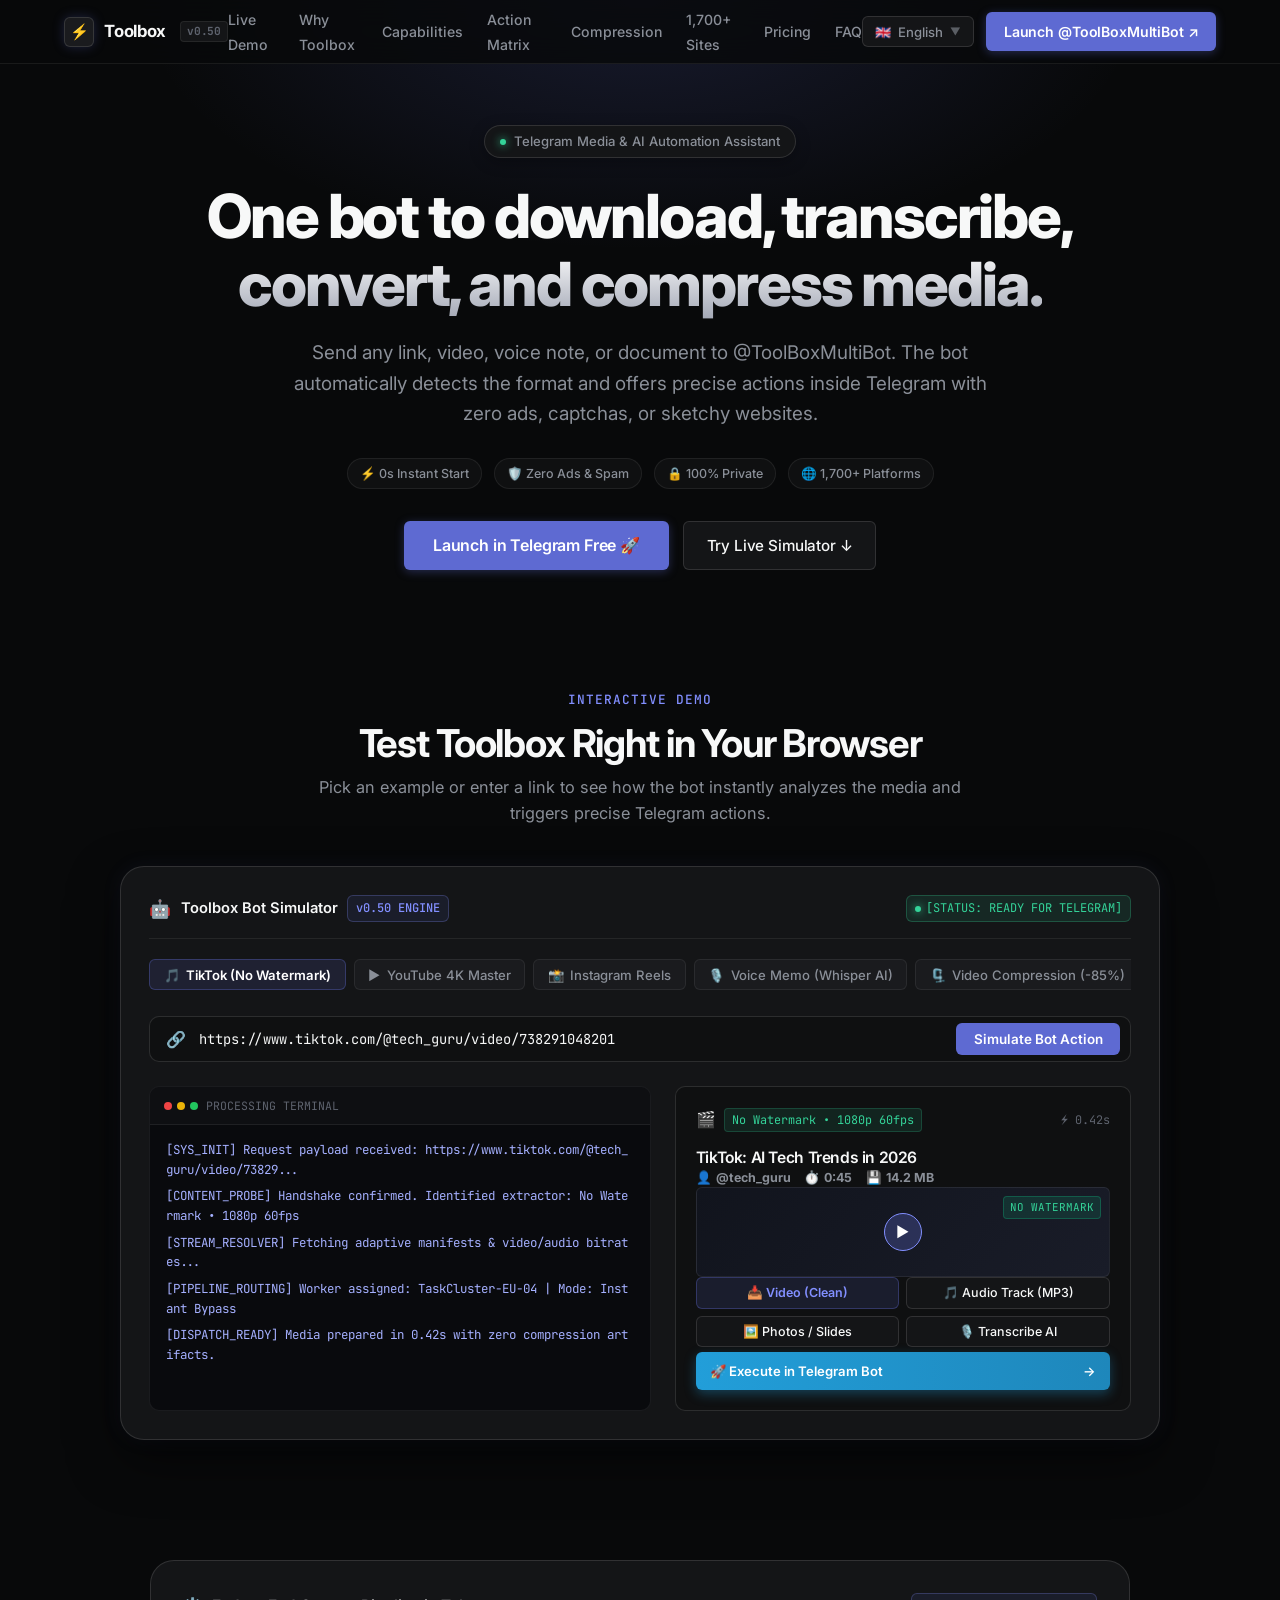
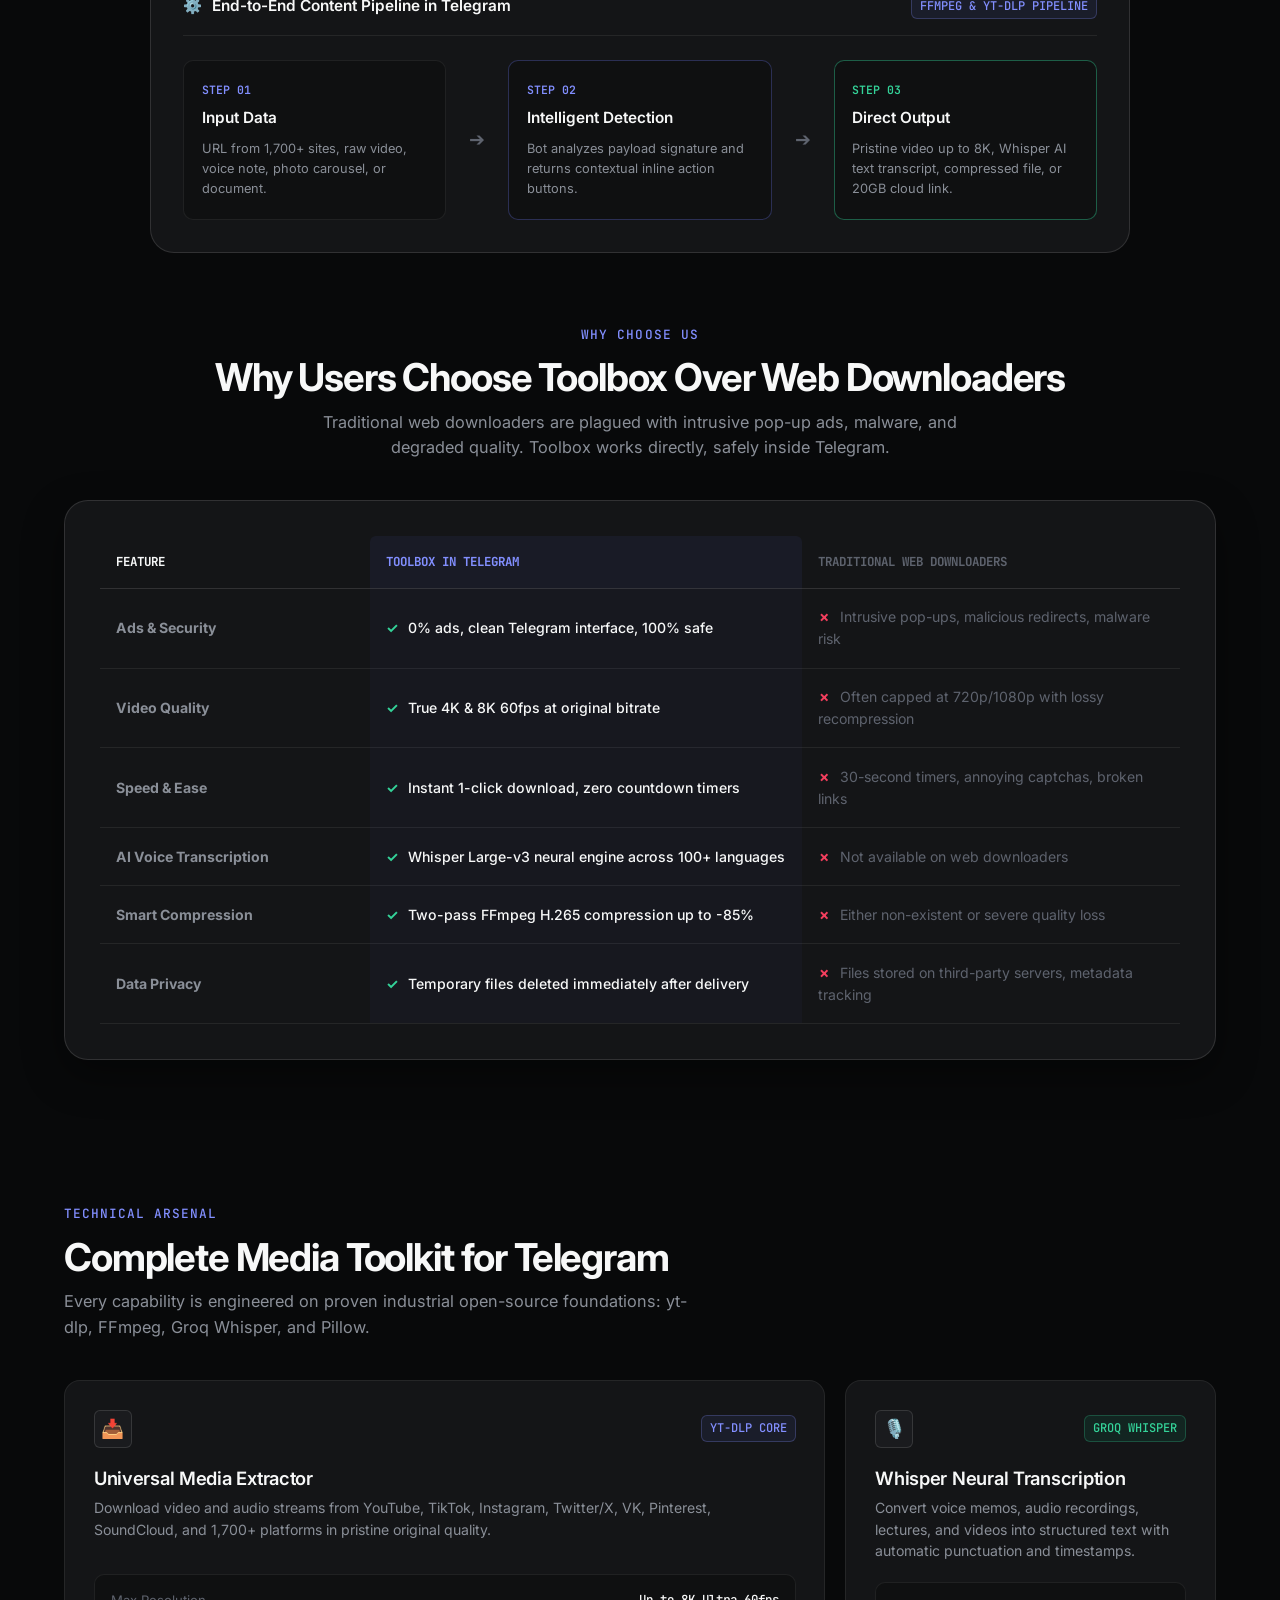
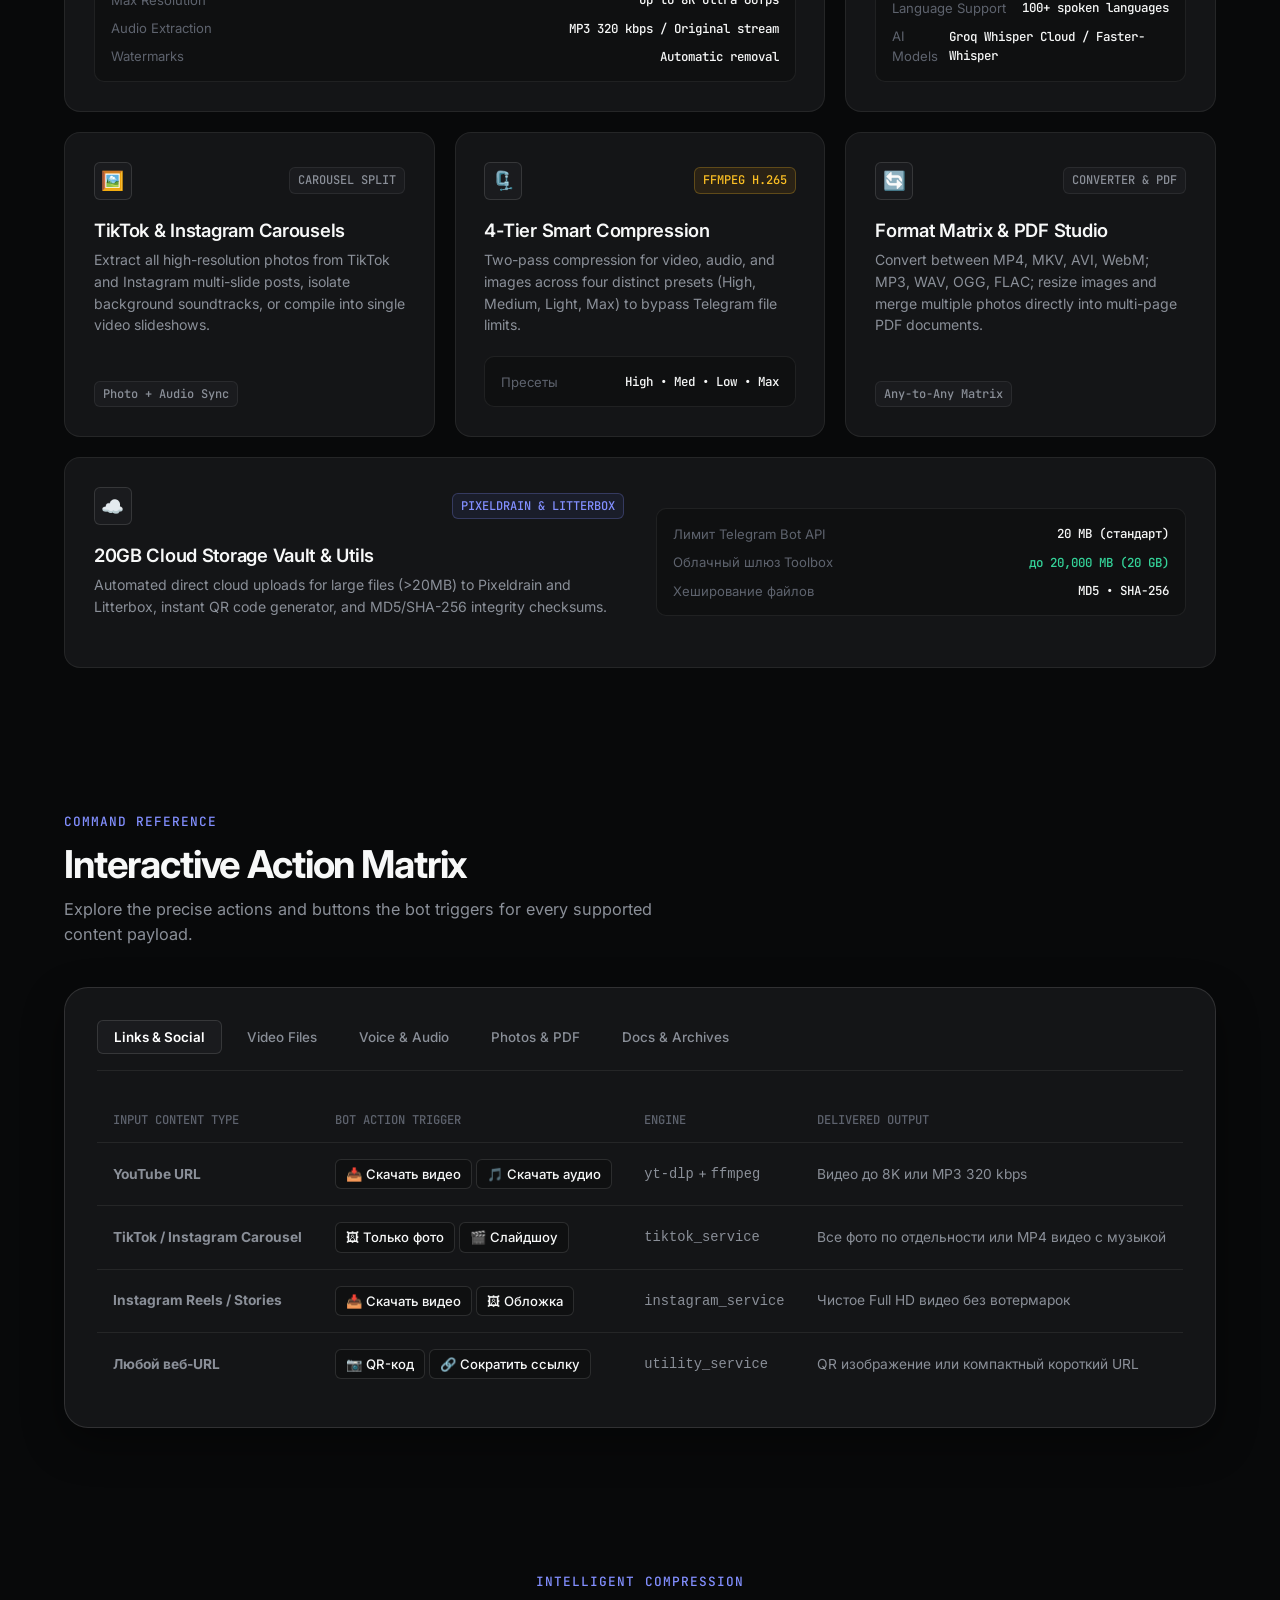
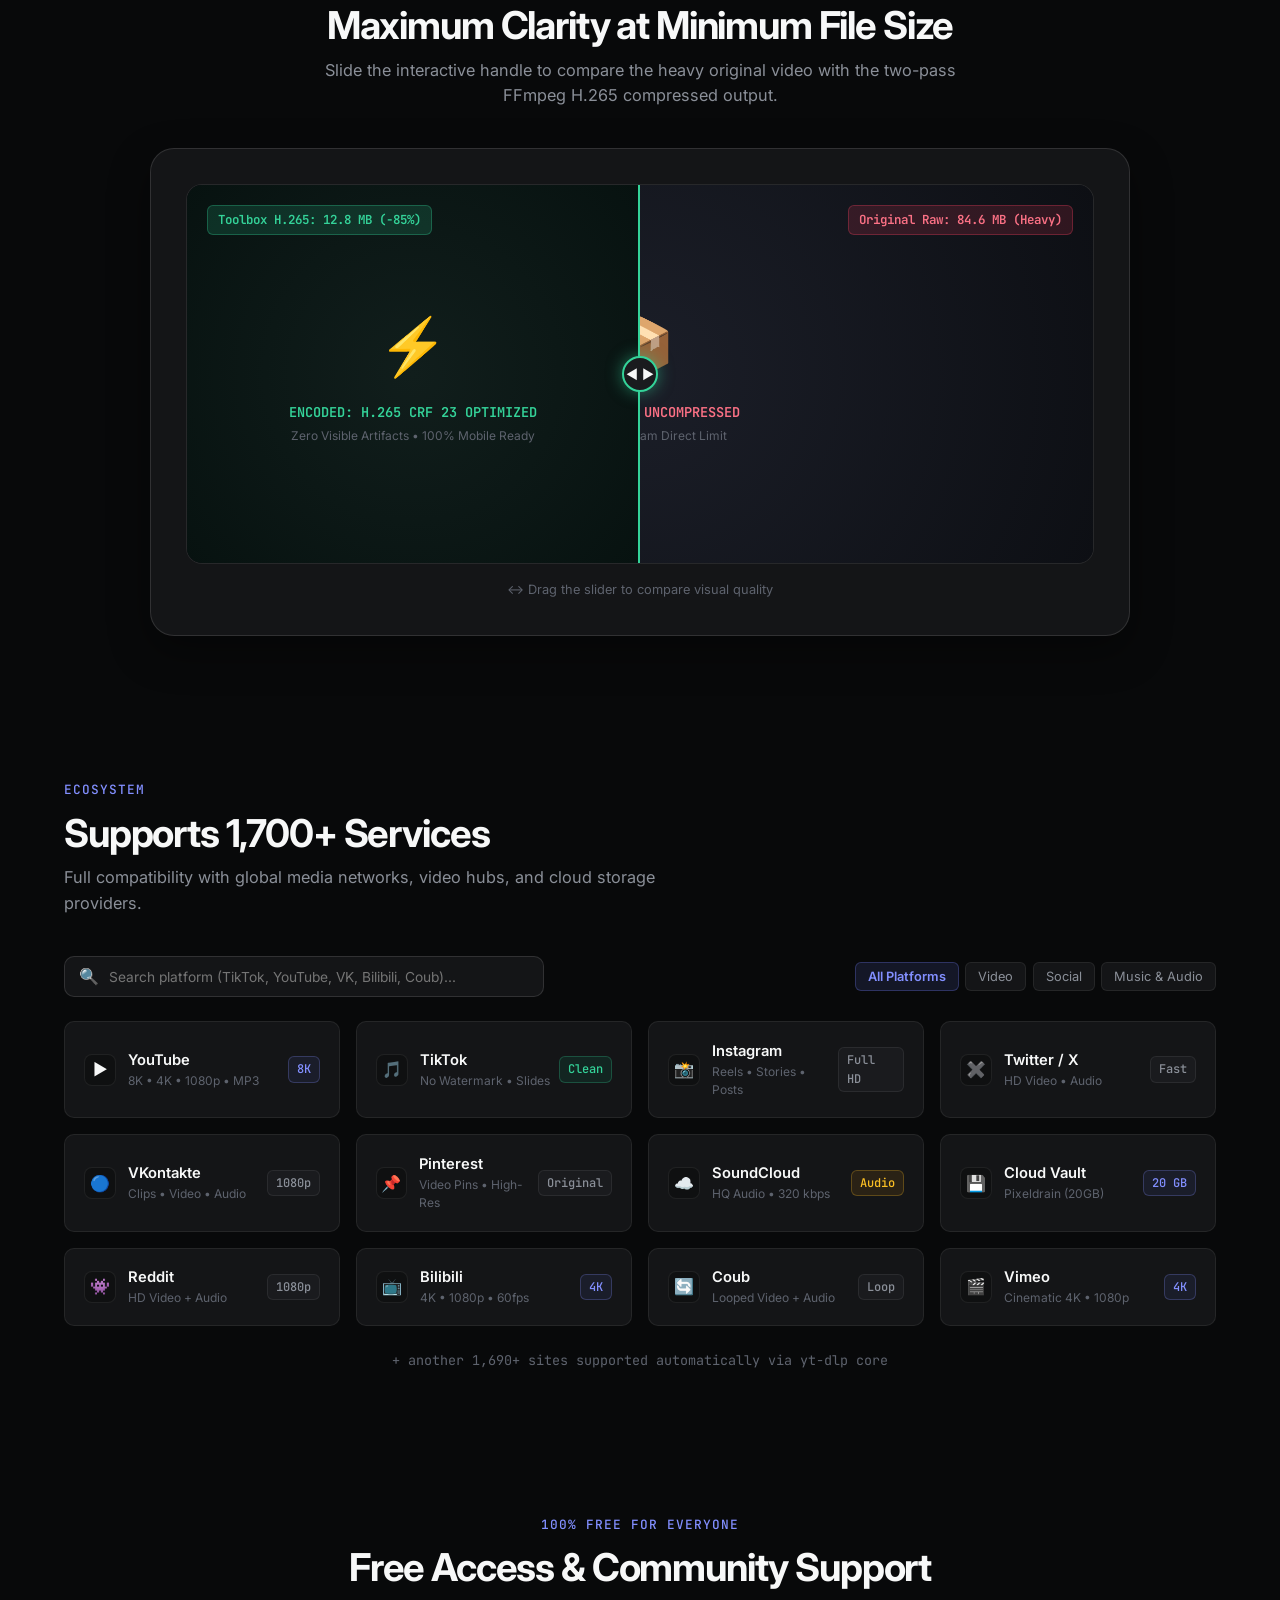
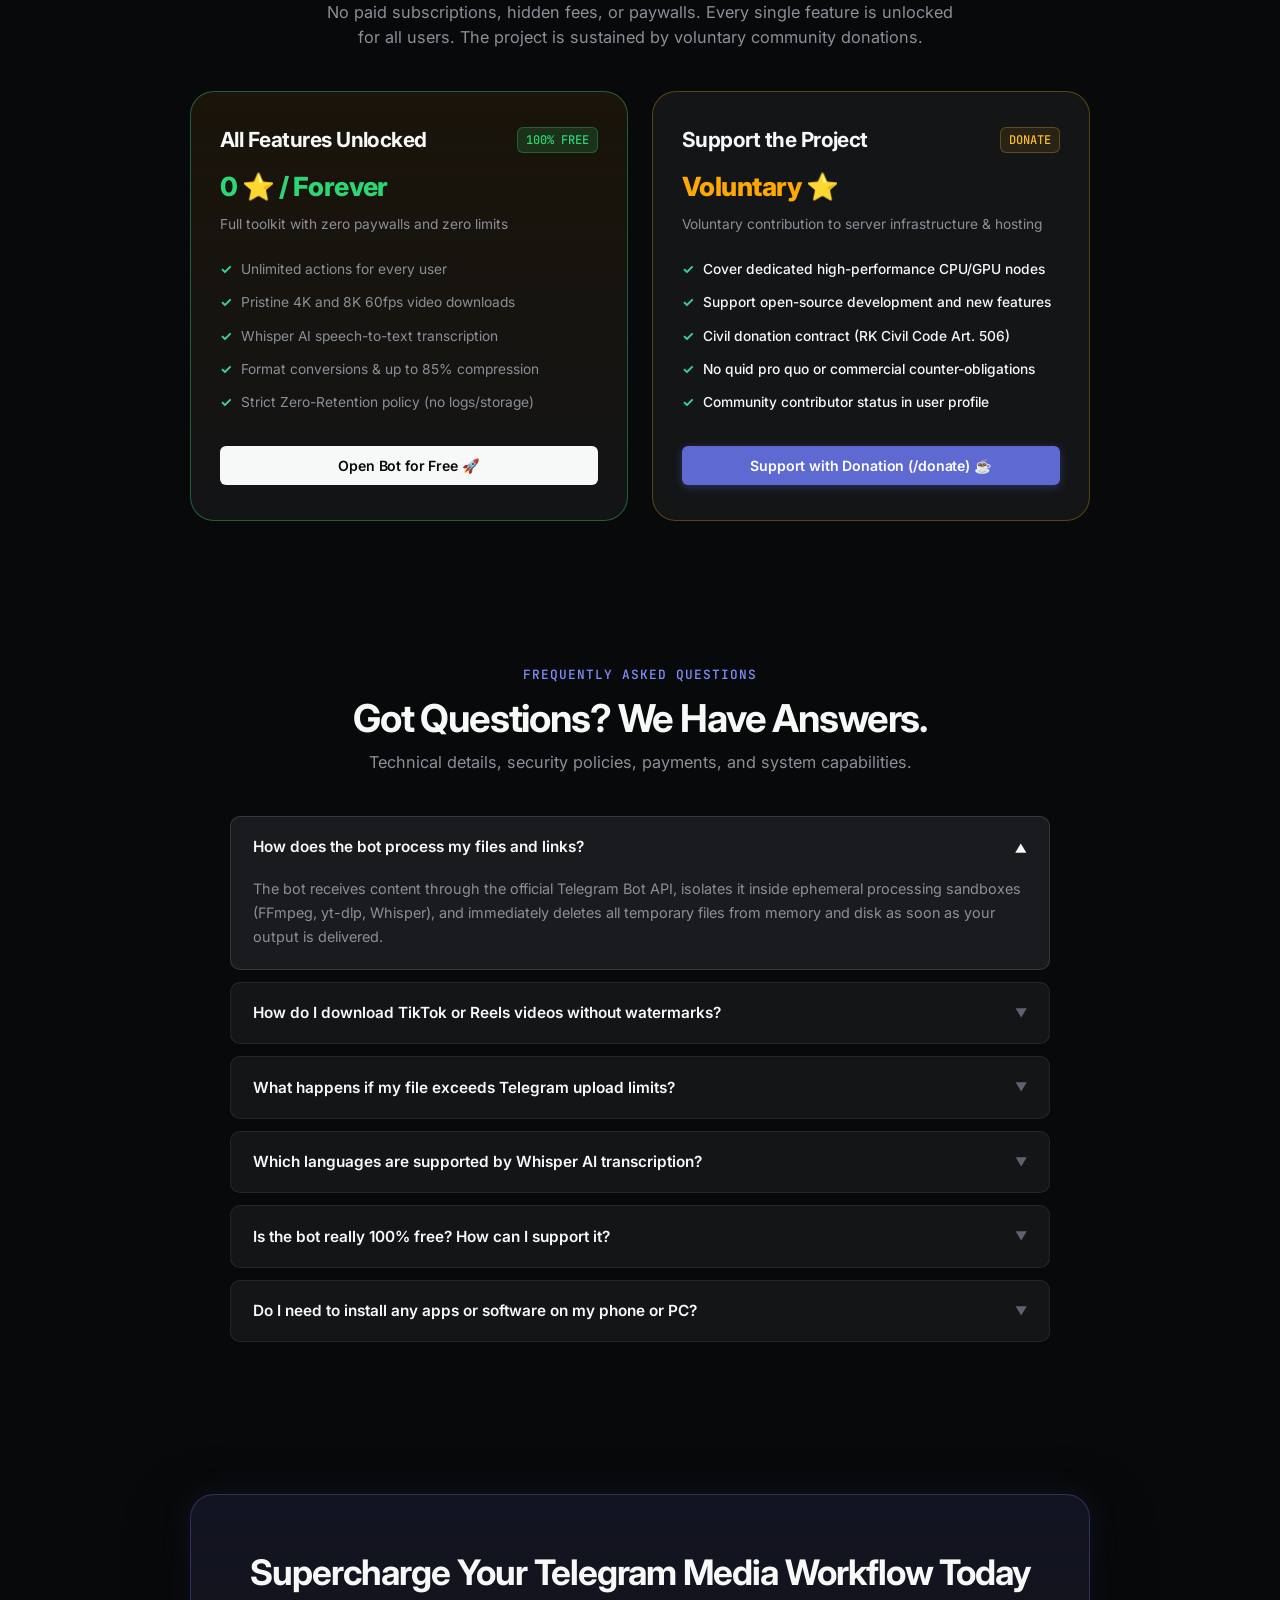
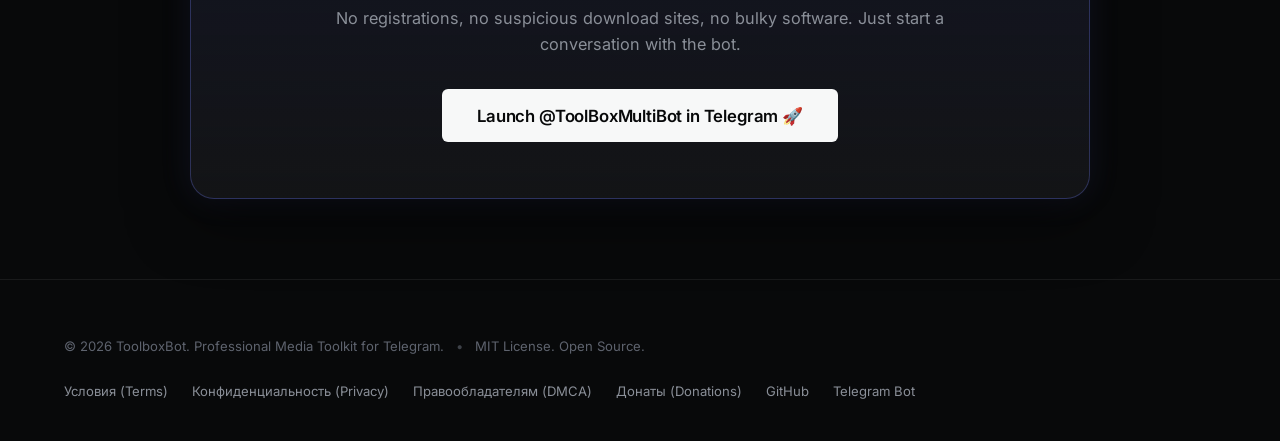
==== commit 32ee5d73: "feat(locales): update web landing tiers and FAQ to 100% free model across all 10 languages" ====
--- a/index.html
+++ b/index.html
@@ -1116,12 +1116,12 @@
         <!-- Q5 -->
         <div class="faq-linear-item">
           <div class="faq-linear-trigger">
-            <span data-i18n="faq.q5">Как оплатить Lite или PRO подписку?</span>
+            <span data-i18n="faq.q5">Бот действительно полностью бесплатный? Как его поддержать?</span>
             <span class="faq-chevron">▼</span>
           </div>
           <div class="faq-linear-body">
             <p data-i18n="faq.a5">
-              Оплата осуществляется прямо внутри Telegram официальной валютой Telegram Stars (XTR) через команду /buy. Это быстро, безопасно и не требует ввода данных банковской карты.
+              Да, Toolbox абсолютно бесплатен для всех пользователей без пейволлов и скрытых подписок. Если проект вам полезен, вы можете сделать добровольный донат через команду /donate официальными Telegram Stars (XTR) на покрытие серверных расходов.
             </p>
           </div>
         </div>
